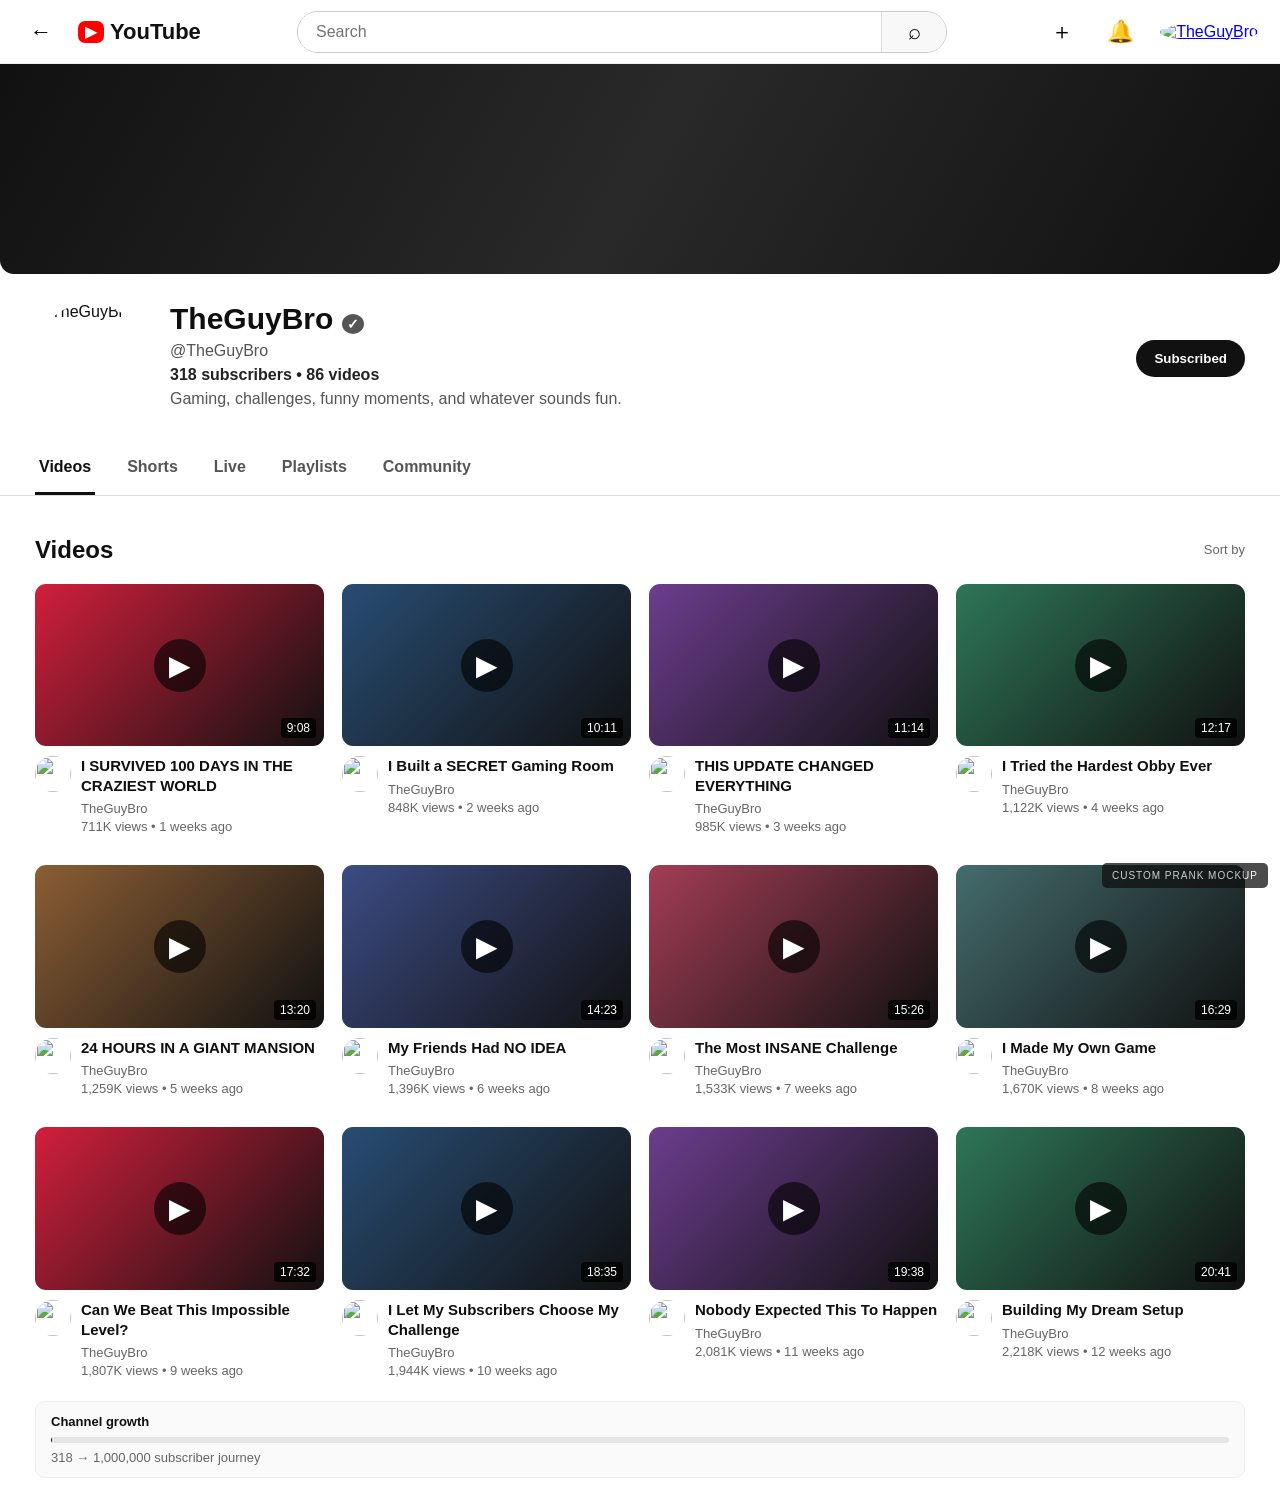
==== channel.html @ ee5c88f4 "Add files via upload" ====
<!doctype html>
<html lang="en">
<head>
  <meta charset="utf-8">
  <meta name="viewport" content="width=device-width,initial-scale=1">
  <title>TheGuyBro — Channel</title>
  <link rel="stylesheet" href="style.css">
</head>
<body>
<header class="topbar">
  <button class="icon-btn" onclick="history.back()">←</button>
  <a class="logo" href="index.html"><span class="yt-mark">▶</span><span>YouTube</span></a>
  <div class="search"><input placeholder="Search"><button>⌕</button></div>
  <button class="icon-btn">＋</button><button class="icon-btn">🔔</button>
  <a class="avatar-link" href="channel.html"><img src="assets/profile.jpeg" class="avatar" alt="TheGuyBro"></a>
</header>

<main class="channel-page">
  <div class="banner"></div>
  <section class="channel-head">
    <img src="assets/profile.jpeg" class="channel-avatar" alt="TheGuyBro">
    <div class="channel-info">
      <h1>TheGuyBro <span class="verified">✓</span></h1>
      <p>@TheGuyBro</p>
      <p class="subcount"><span id="subCount">142</span> subscribers • 86 videos</p>
      <p class="bio">Gaming, challenges, funny moments, and whatever sounds fun.</p>
    </div>
    <button class="subscribe">Subscribed</button>
  </section>
  <nav class="tabs"><a class="selected" href="#videos">Videos</a><a href="#">Shorts</a><a href="#">Live</a><a href="#">Playlists</a><a href="#">Community</a></nav>

  <section id="videos">
    <div class="section-title"><h2>Videos</h2><span>Sort by</span></div>
    <div class="grid" id="channelGrid"></div>
  </section>
</main>

<div class="growth-panel">
  <strong>Channel growth</strong>
  <div class="growth-track"><div id="growthBar"></div></div>
  <span id="growthText">142 → 1,000,000 subscriber journey</span>
</div>

<div class="prank-badge">CUSTOM PRANK MOCKUP</div>

<script>
const milestones=[142, 318, 1270, 8420, 27600, 91400, 247000, 615000, 1000000];
let step=Number(localStorage.getItem("theGuyBroGrowthStep")||0);
if(step < milestones.length-1){
  step++;
  localStorage.setItem("theGuyBroGrowthStep", step);
}
const displayed=milestones[step];
document.getElementById("subCount").textContent=displayed.toLocaleString();
document.getElementById("growthText").textContent =
  `${displayed.toLocaleString()} → 1,000,000 subscriber journey`;
document.getElementById("growthBar").style.width =
  `${(displayed/1000000)*100}%`;

const videos=[
"I SURVIVED 100 DAYS IN THE CRAZIEST WORLD",
"I Built a SECRET Gaming Room",
"THIS UPDATE CHANGED EVERYTHING",
"I Tried the Hardest Obby Ever",
"24 HOURS IN A GIANT MANSION",
"My Friends Had NO IDEA",
"The Most INSANE Challenge",
"I Made My Own Game",
"Can We Beat This Impossible Level?",
"I Let My Subscribers Choose My Challenge",
"Nobody Expected This To Happen",
"Building My Dream Setup"
];
const colors=["#d21f3c","#284d73","#6c3d8e","#2e7658","#8b5e34","#3c4c84","#a33d55","#446c6d"];
const grid=document.getElementById("channelGrid");
videos.forEach((title,i)=>{
 const card=document.createElement("article");
 card.className="video-card";
 card.innerHTML=`<button class="thumb" style="--c:${colors[i%colors.length]}"><span class="play">▶</span><span class="duration">${9+i}:${String(8+i*3).padStart(2,"0")}</span></button>
 <div class="video-row"><img src="assets/profile.jpeg" class="mini-avatar"><div><h3>${title}</h3><p>TheGuyBro</p><p>${(711+i*137).toLocaleString()}K views • ${i+1} weeks ago</p></div></div>`;
 card.querySelector(".thumb").onclick=()=>alert("Video playback is disabled in this prank mockup.");
 grid.appendChild(card);
});
</script>
</body>
</html>
---- style.css ----
*{box-sizing:border-box}body{margin:0;font-family:Arial,Helvetica,sans-serif;background:#fff;color:#0f0f0f}.topbar{height:64px;border-bottom:1px solid #eee;display:flex;align-items:center;gap:18px;padding:0 22px;position:sticky;top:0;background:#fff;z-index:5}.icon-btn{border:0;background:none;font-size:22px;cursor:pointer;padding:8px}.logo{font-weight:700;font-size:22px;text-decoration:none;color:#111;display:flex;align-items:center;gap:6px}.yt-mark{background:#f00;color:#fff;border-radius:7px;padding:2px 7px;font-size:15px}.search{height:42px;border:1px solid #ccc;border-radius:22px;display:flex;max-width:650px;flex:1;margin:auto}.search input{border:0;outline:0;border-radius:22px 0 0 22px;padding:0 18px;font-size:16px;flex:1}.search button{width:65px;border:0;border-left:1px solid #ddd;border-radius:0 22px 22px 0;background:#f8f8f8;font-size:22px}.avatar-link{display:block}.avatar,.mini-avatar,.channel-avatar,.hero-avatar{object-fit:cover;border-radius:50%}.avatar{width:38px;height:38px}.sidebar{position:fixed;top:64px;bottom:0;width:220px;padding:14px 10px;background:#fff;border-right:1px solid #eee;z-index:4;transition:.2s}.sidebar.collapsed{width:0;overflow:hidden;padding:0}.side{display:flex;gap:20px;align-items:center;padding:12px;border-radius:10px;text-decoration:none;color:#111}.side:hover,.side.active{background:#f2f2f2}.sidebar hr{border:0;border-top:1px solid #eee;margin:12px 0}.sidebar-note{font-size:12px;color:#777;padding:12px}.content{margin-left:220px;padding:24px 30px}.chips{display:flex;gap:10px;overflow:auto;margin-bottom:25px}.chip{border:0;background:#f2f2f2;border-radius:9px;padding:9px 15px;font-weight:600;white-space:nowrap}.chip.active{background:#111;color:#fff}.hero-card{border-radius:18px;background:linear-gradient(110deg,#f4f4f4,#fafafa);padding:28px;display:flex;align-items:center;justify-content:space-between;margin-bottom:30px}.hero-card h1{font-size:40px;margin:5px 0}.eyebrow{font-size:12px;font-weight:700;letter-spacing:1.5px}.hero-card p{color:#666}.hero-avatar{width:110px;height:110px;margin-right:8%}.primary,.subscribe{display:inline-block;background:#0f0f0f;color:#fff;padding:11px 18px;border-radius:22px;text-decoration:none;font-weight:700}.grid{display:grid;grid-template-columns:repeat(4,minmax(0,1fr));gap:28px 18px}.video-card{min-width:0}.thumb{width:100%;aspect-ratio:16/9;border:0;border-radius:11px;background:linear-gradient(135deg,var(--c),#111);position:relative;cursor:pointer;display:flex;align-items:center;justify-content:center;color:#fff}.play{font-size:28px;background:#0009;border-radius:50%;padding:10px 15px}.duration{position:absolute;right:8px;bottom:8px;background:#000c;color:#fff;padding:3px 6px;border-radius:4px;font-size:12px}.video-row{display:flex;gap:10px;margin-top:10px}.mini-avatar{width:36px;height:36px;flex:none}.video-card h3{font-size:15px;line-height:1.3;margin:0 0 6px}.video-card p{font-size:13px;color:#666;margin:3px 0}.channel-page{max-width:1300px;margin:auto}.banner{height:210px;background:linear-gradient(120deg,#111,#292929,#101010);border-radius:0 0 14px 14px}.channel-head{display:flex;align-items:center;gap:25px;padding:28px 35px}.channel-avatar{width:110px;height:110px}.channel-info{flex:1}.channel-info h1{font-size:30px;margin:0 0 6px}.channel-info p{margin:6px 0;color:#555}.channel-info .subcount{font-weight:600;color:#222}.verified{font-size:14px;background:#555;color:#fff;border-radius:50%;padding:2px 5px}.subscribe{background:#111;border:0;cursor:pointer}.tabs{display:flex;gap:28px;border-bottom:1px solid #ddd;padding:0 35px}.tabs a{padding:16px 4px;text-decoration:none;color:#555;font-weight:600}.tabs .selected{color:#111;border-bottom:3px solid #111}.channel-page #videos{padding:20px 35px}.section-title{display:flex;justify-content:space-between;align-items:center}.section-title span{font-size:13px;color:#666}.prank-badge{position:fixed;bottom:12px;right:12px;background:#111;color:#fff;padding:7px 10px;border-radius:5px;font-size:10px;letter-spacing:1px;opacity:.75}@media(max-width:900px){.grid{grid-template-columns:repeat(2,1fr)}.sidebar{width:72px}.side span,.sidebar-note{display:none}.content{margin-left:72px}.side{justify-content:center}.channel-head{padding:20px}.channel-page #videos{padding:15px 20px}}@media(max-width:600px){.topbar{gap:7px;padding:0 10px}.logo span:last-child{display:none}.grid{grid-template-columns:1fr}.hero-avatar{width:75px;height:75px;margin-right:0}.hero-card h1{font-size:28px}.banner{height:130px}.channel-head{flex-wrap:wrap}.channel-avatar{width:80px;height:80px}.subscribe{margin-left:105px}.tabs{overflow:auto}.search{max-width:none}.icon-btn{font-size:18px}}
.growth-panel{margin:0 35px 8px;padding:12px 15px;border:1px solid #eee;border-radius:10px;font-size:13px;background:#fafafa}
.growth-panel strong{display:block;margin-bottom:8px}
.growth-track{height:6px;background:#e5e5e5;border-radius:99px;overflow:hidden}
.growth-track div{height:100%;background:#111;width:0;transition:width .7s}
.growth-panel span{display:block;margin-top:7px;color:#666}
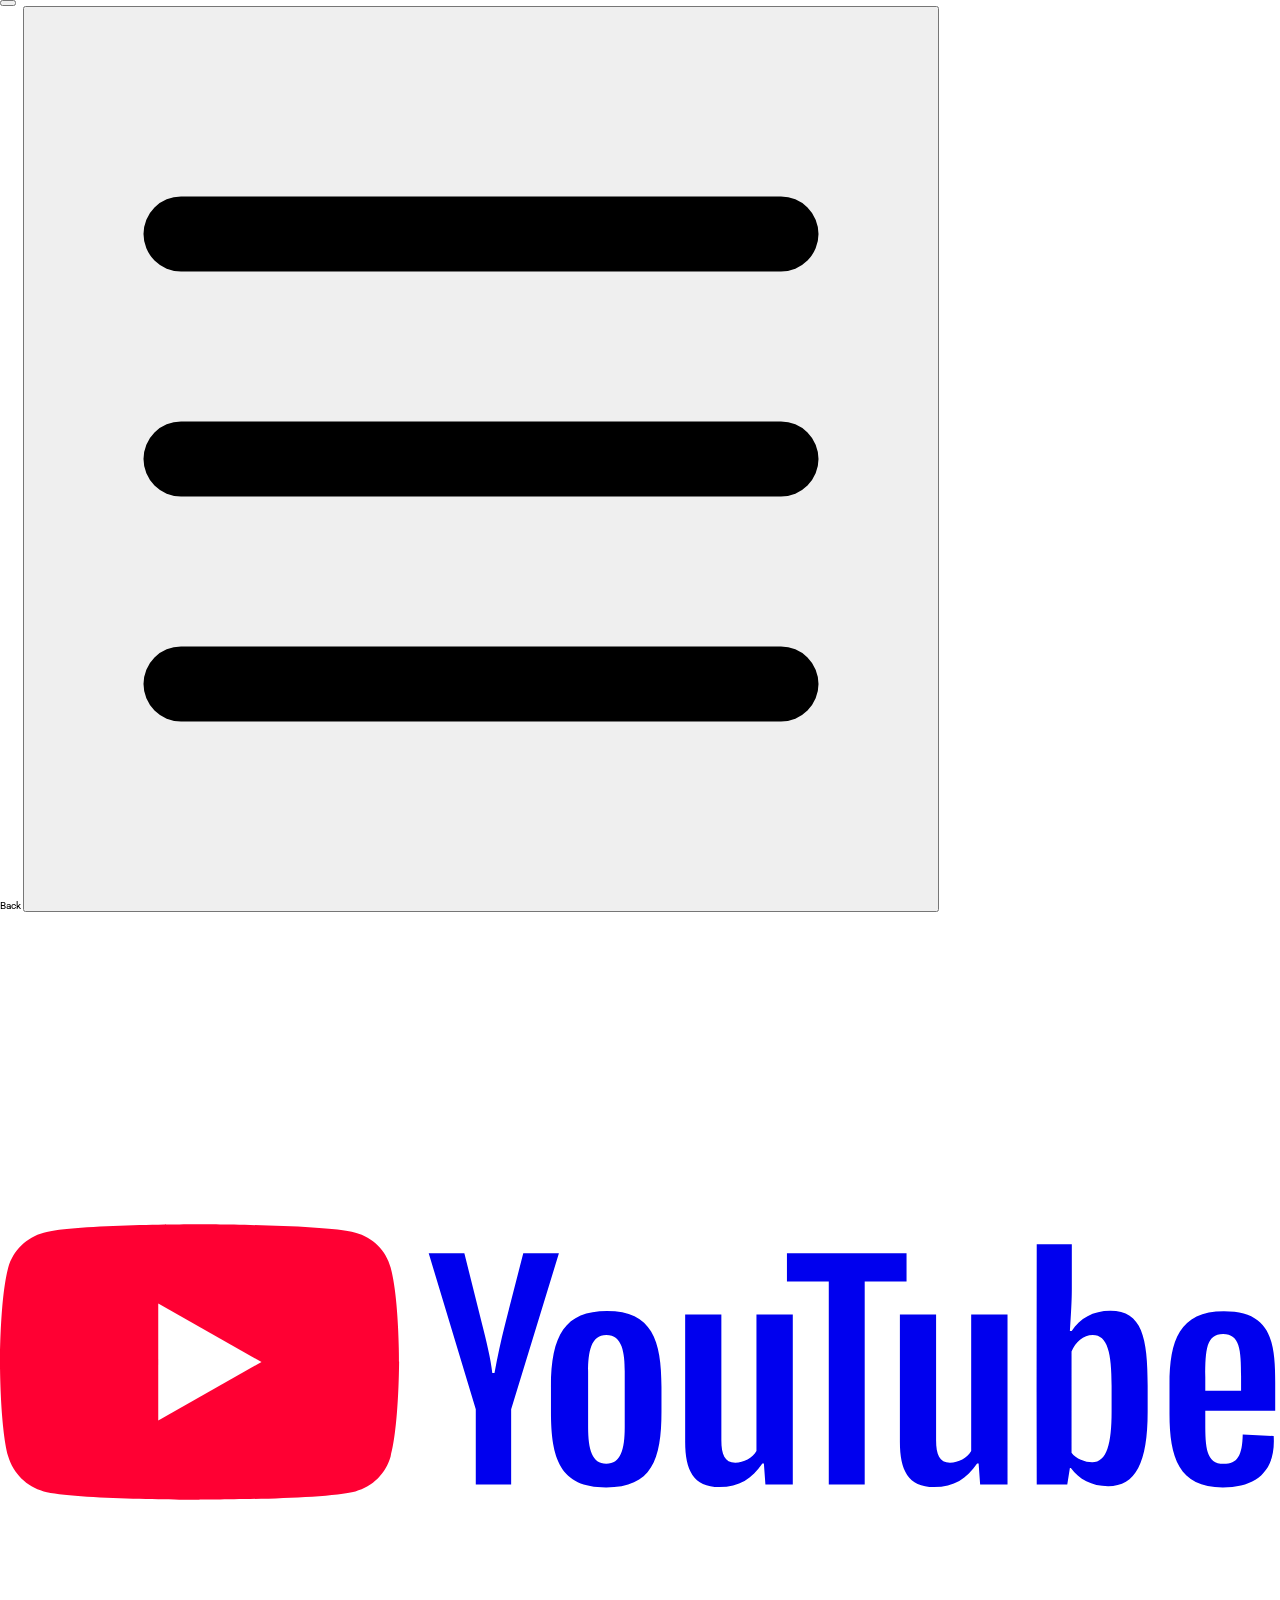
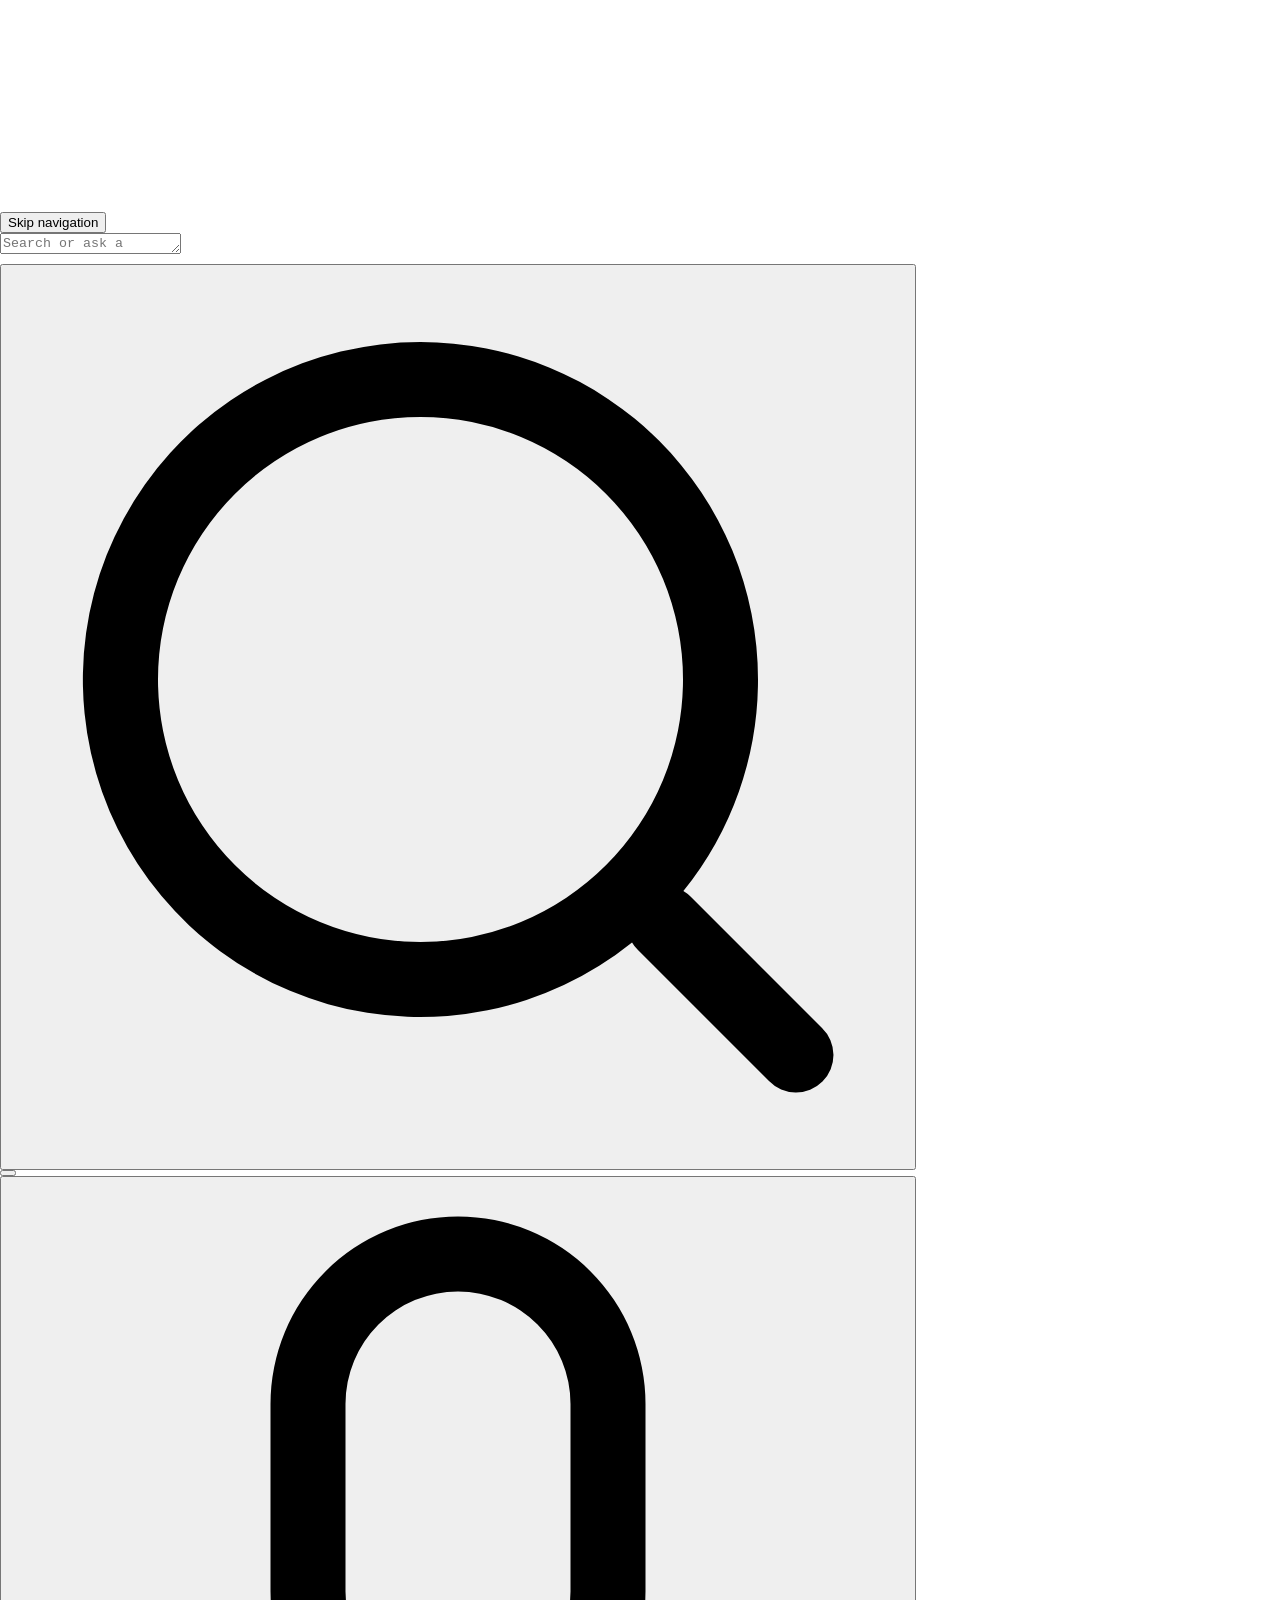
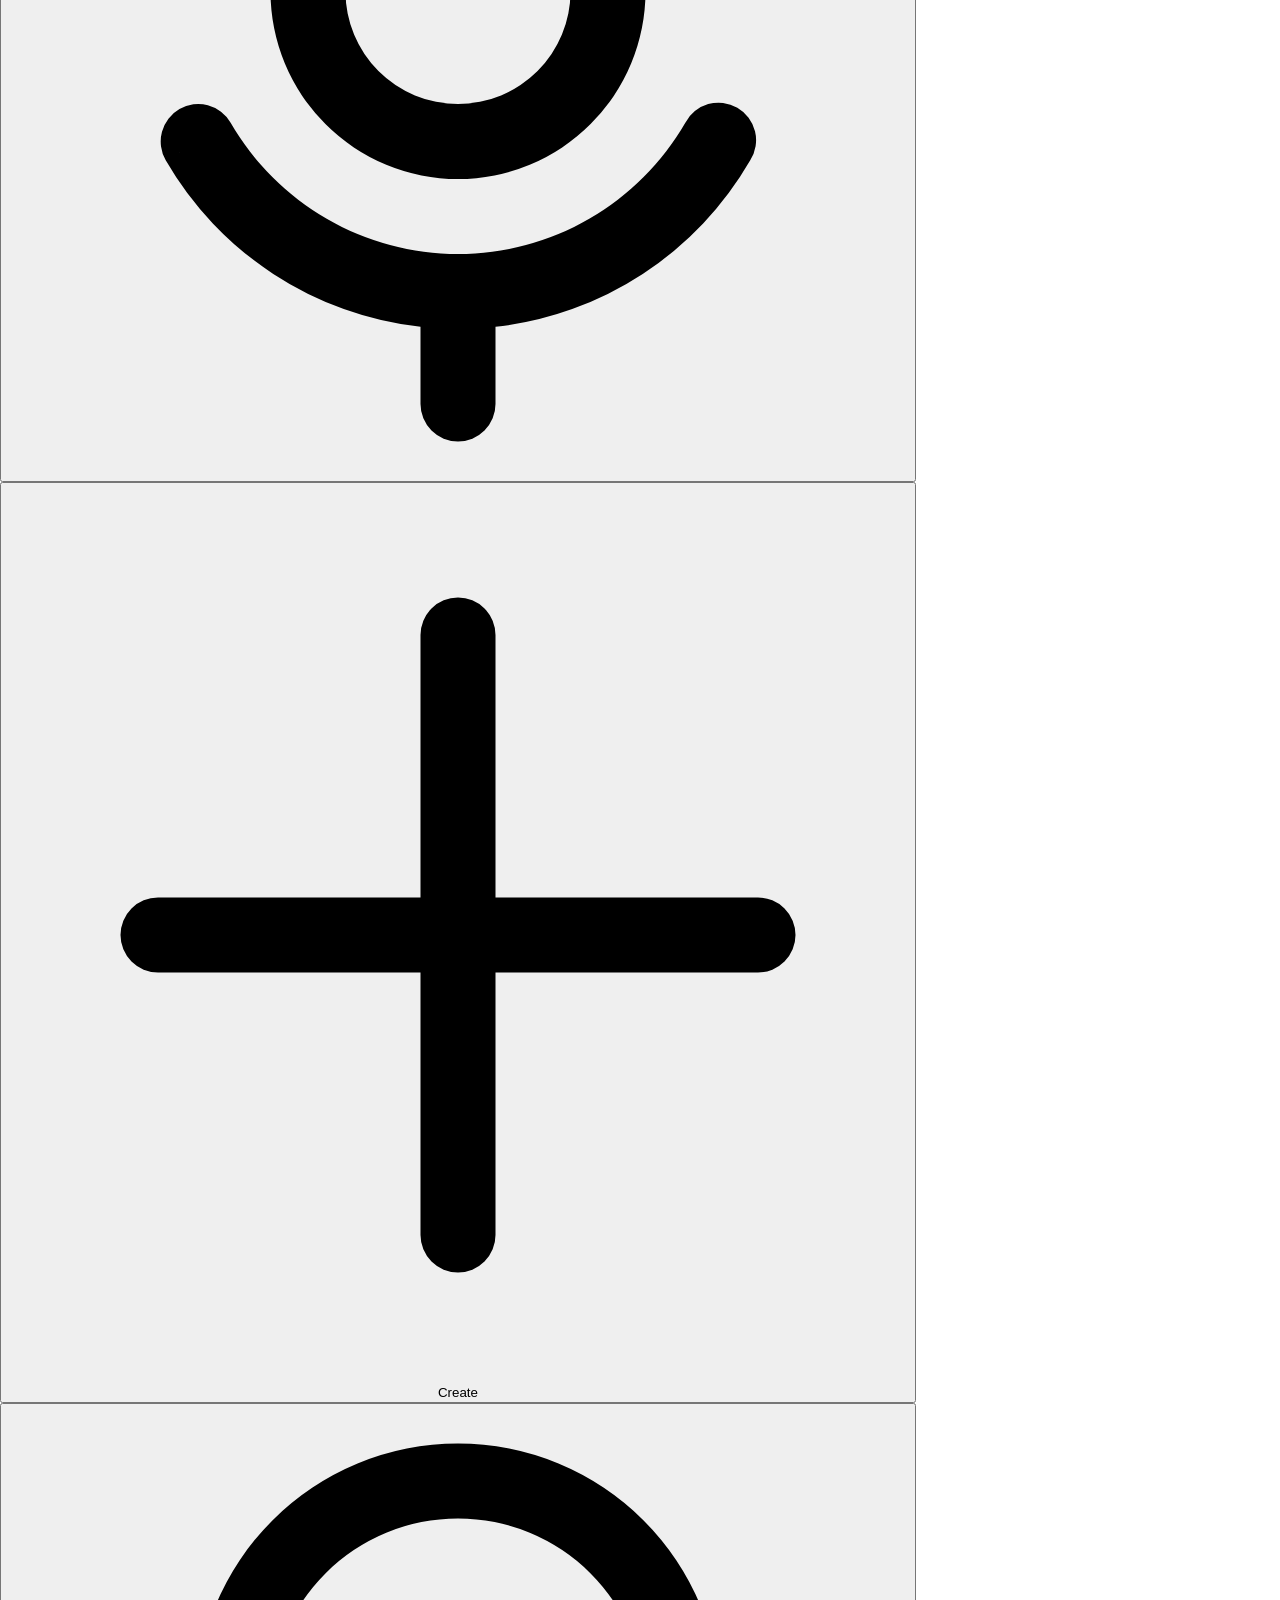
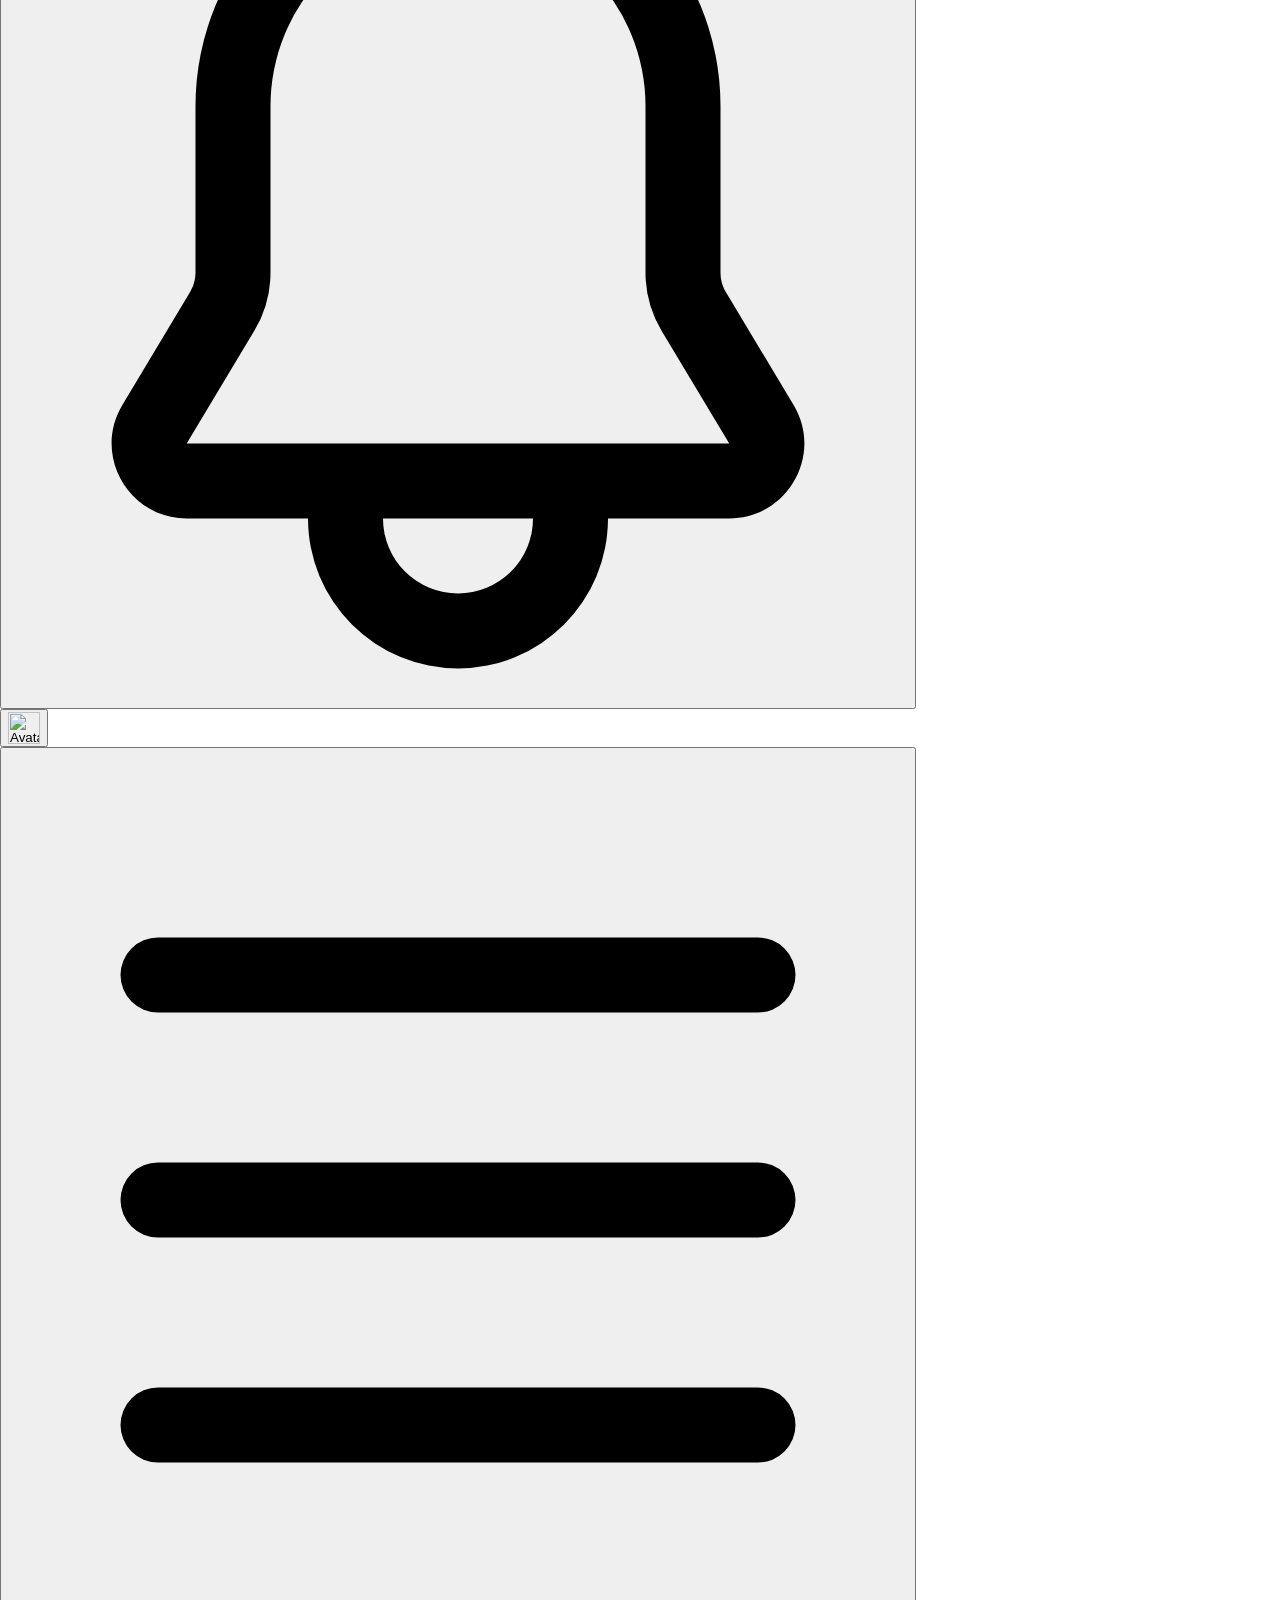
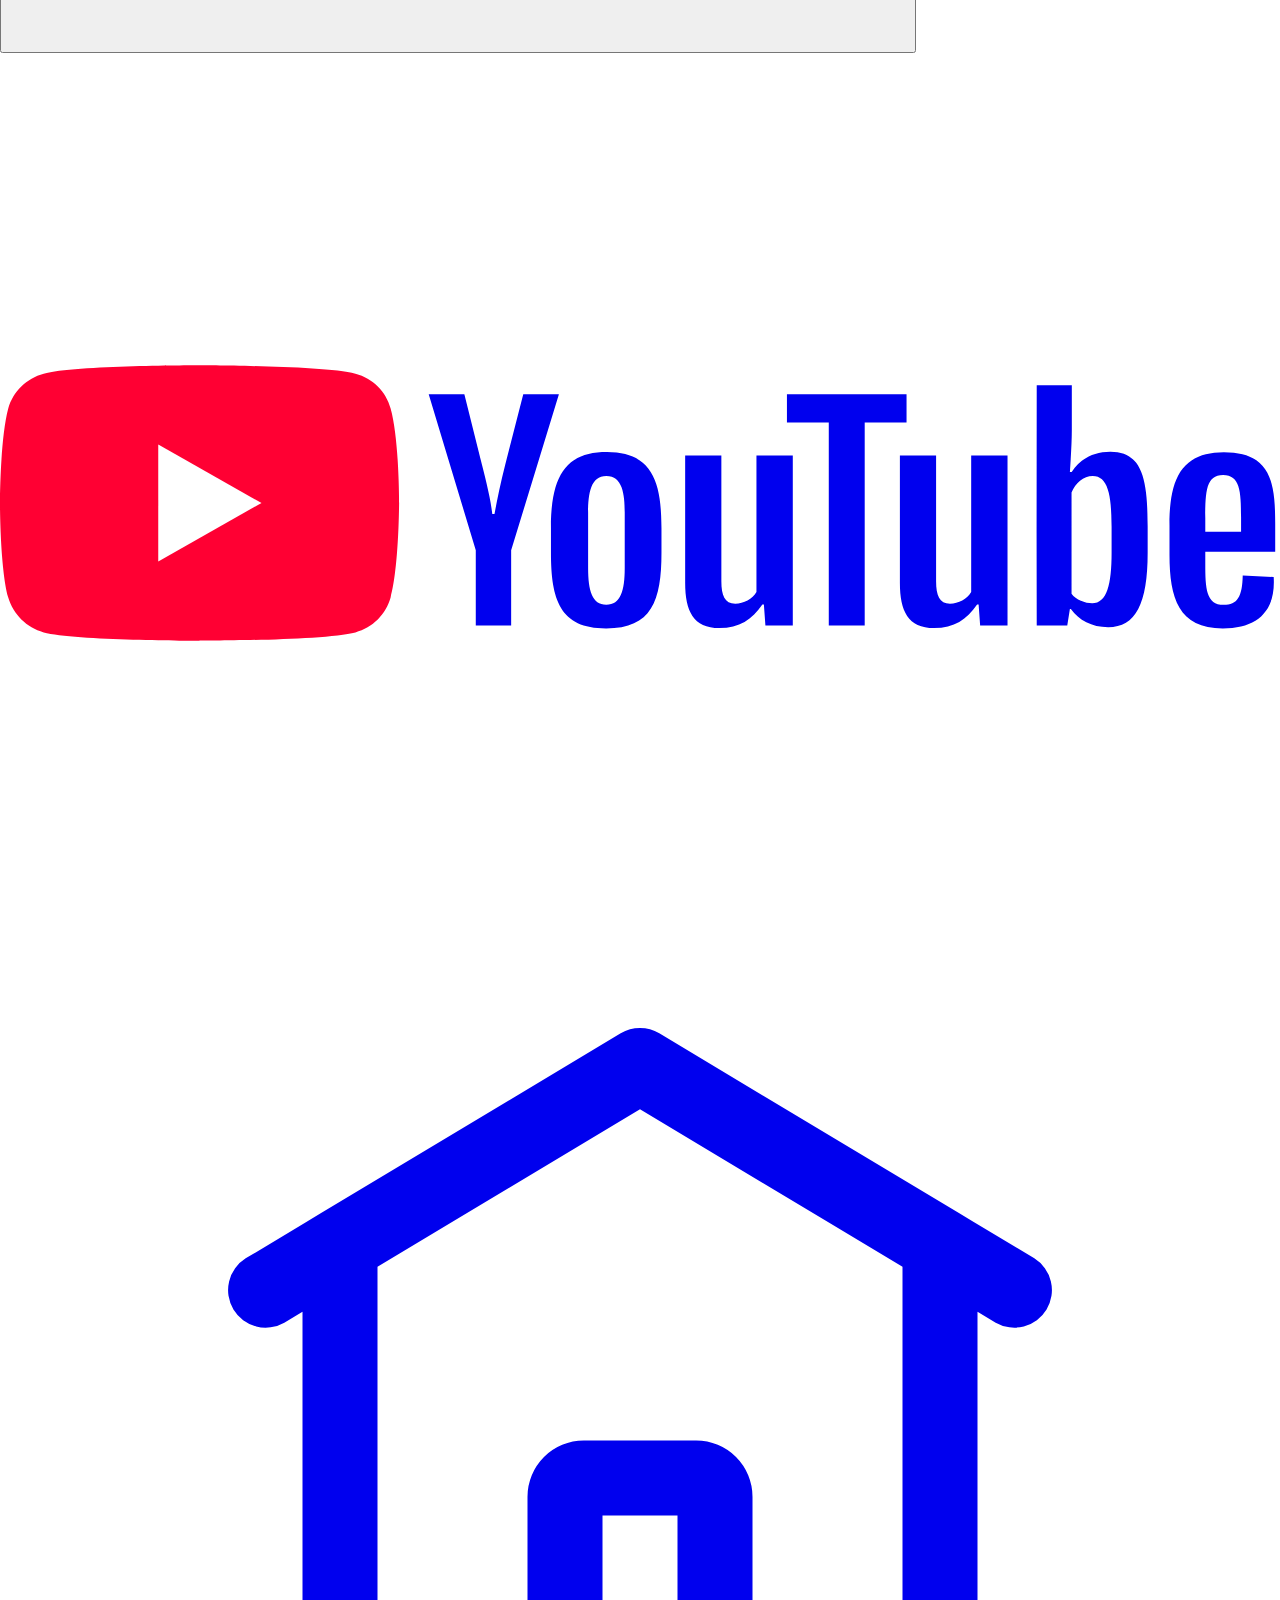
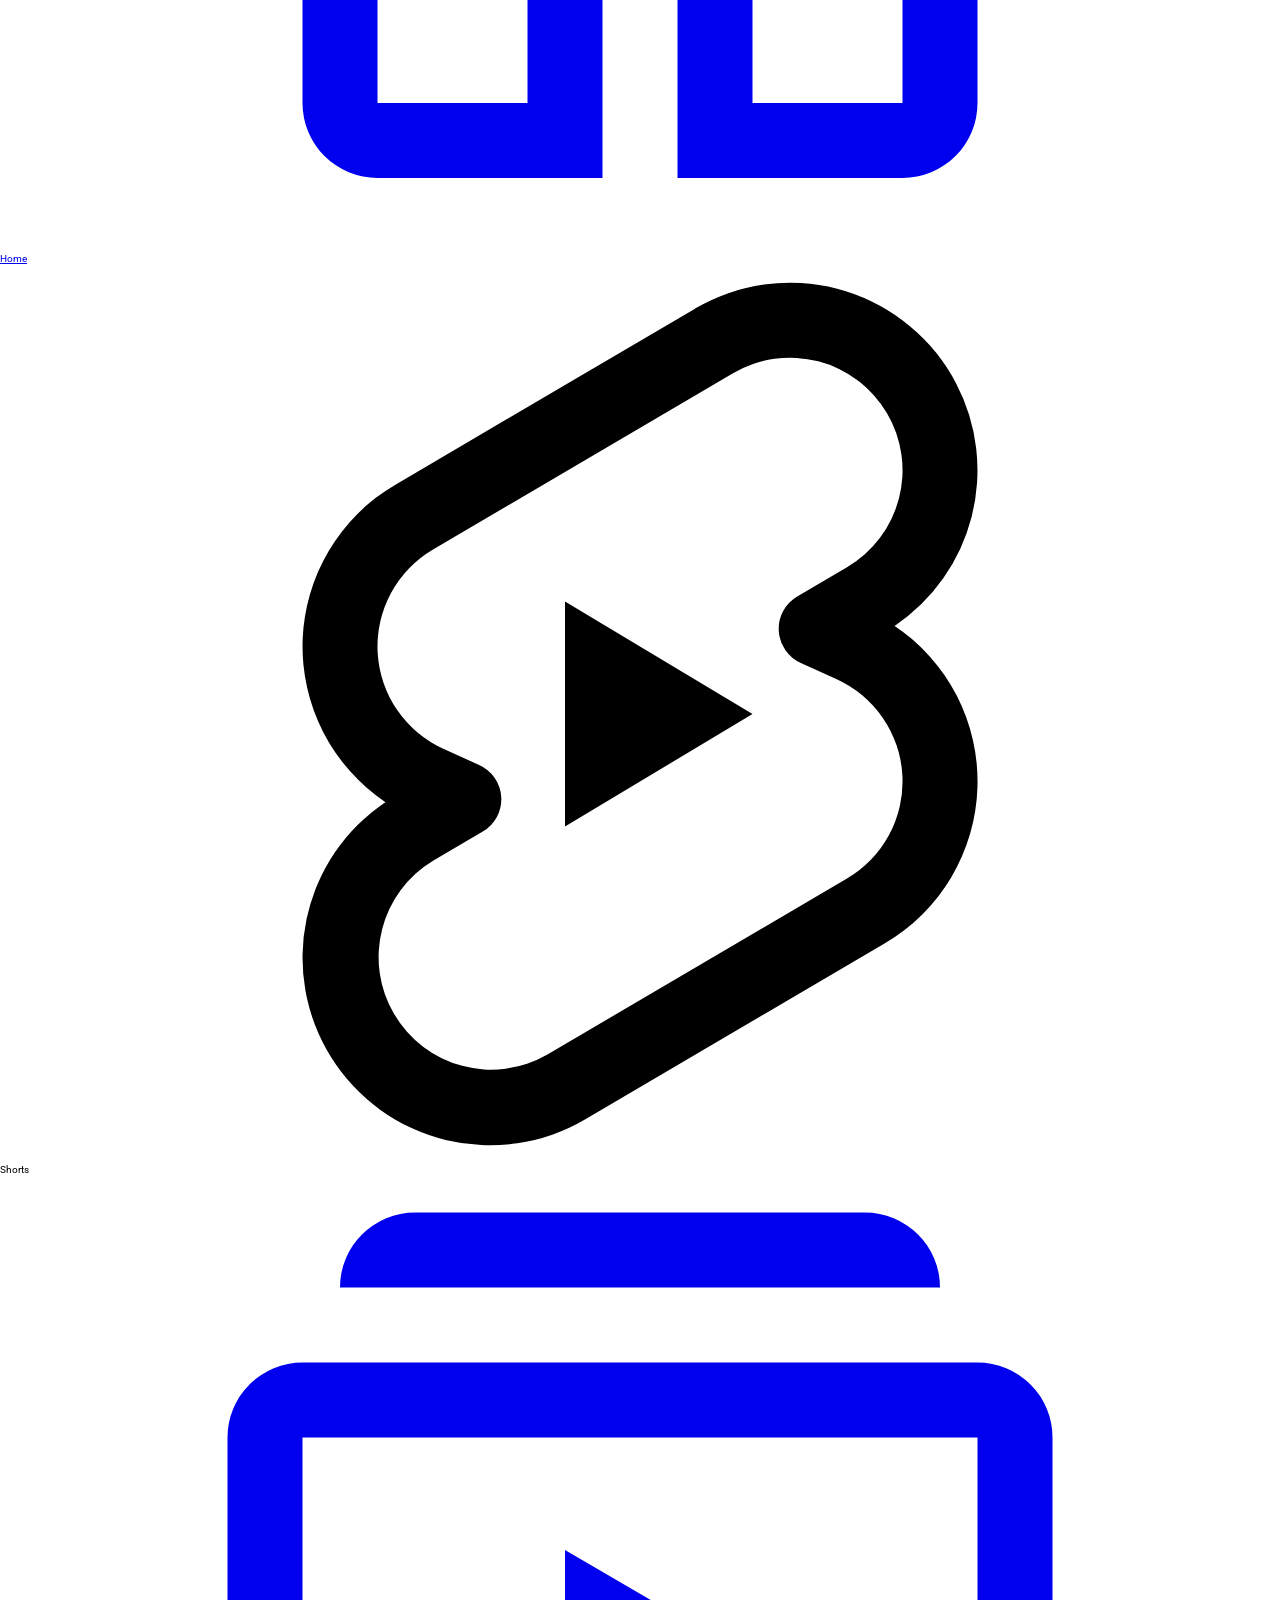
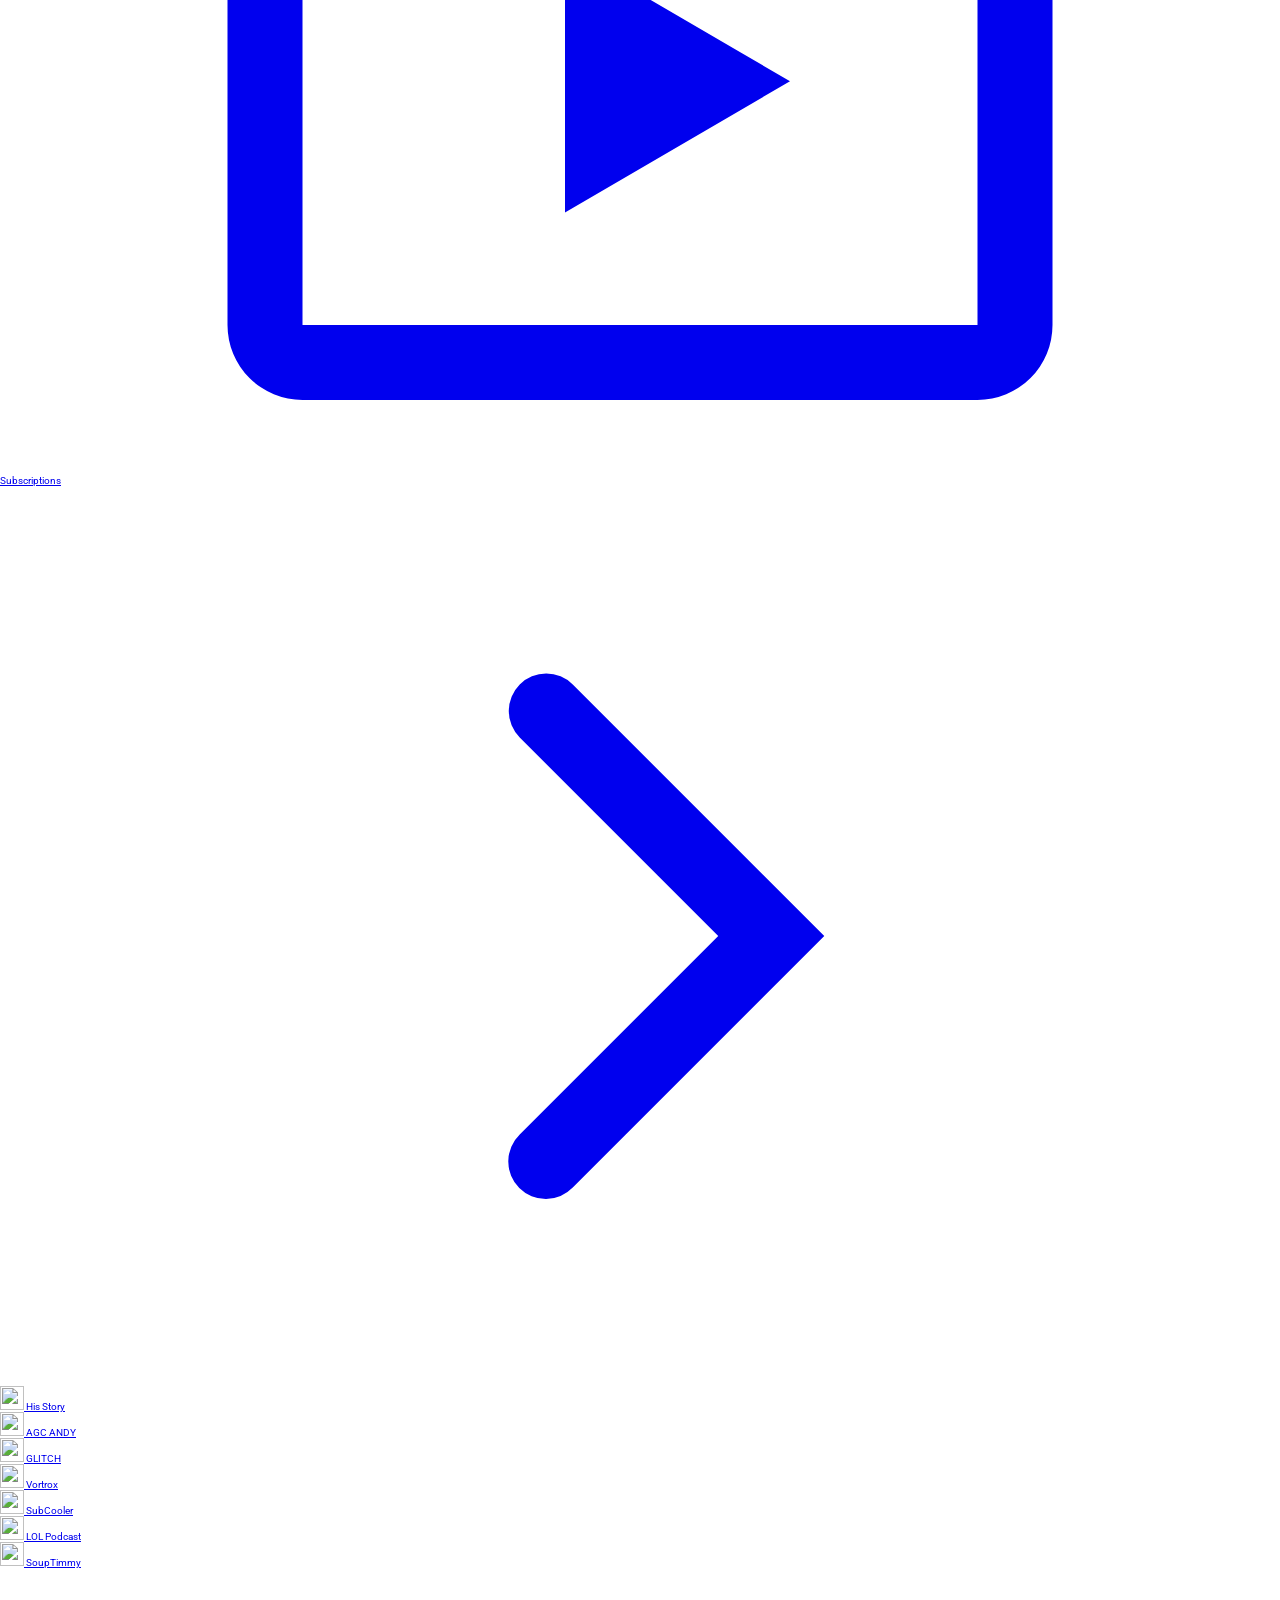
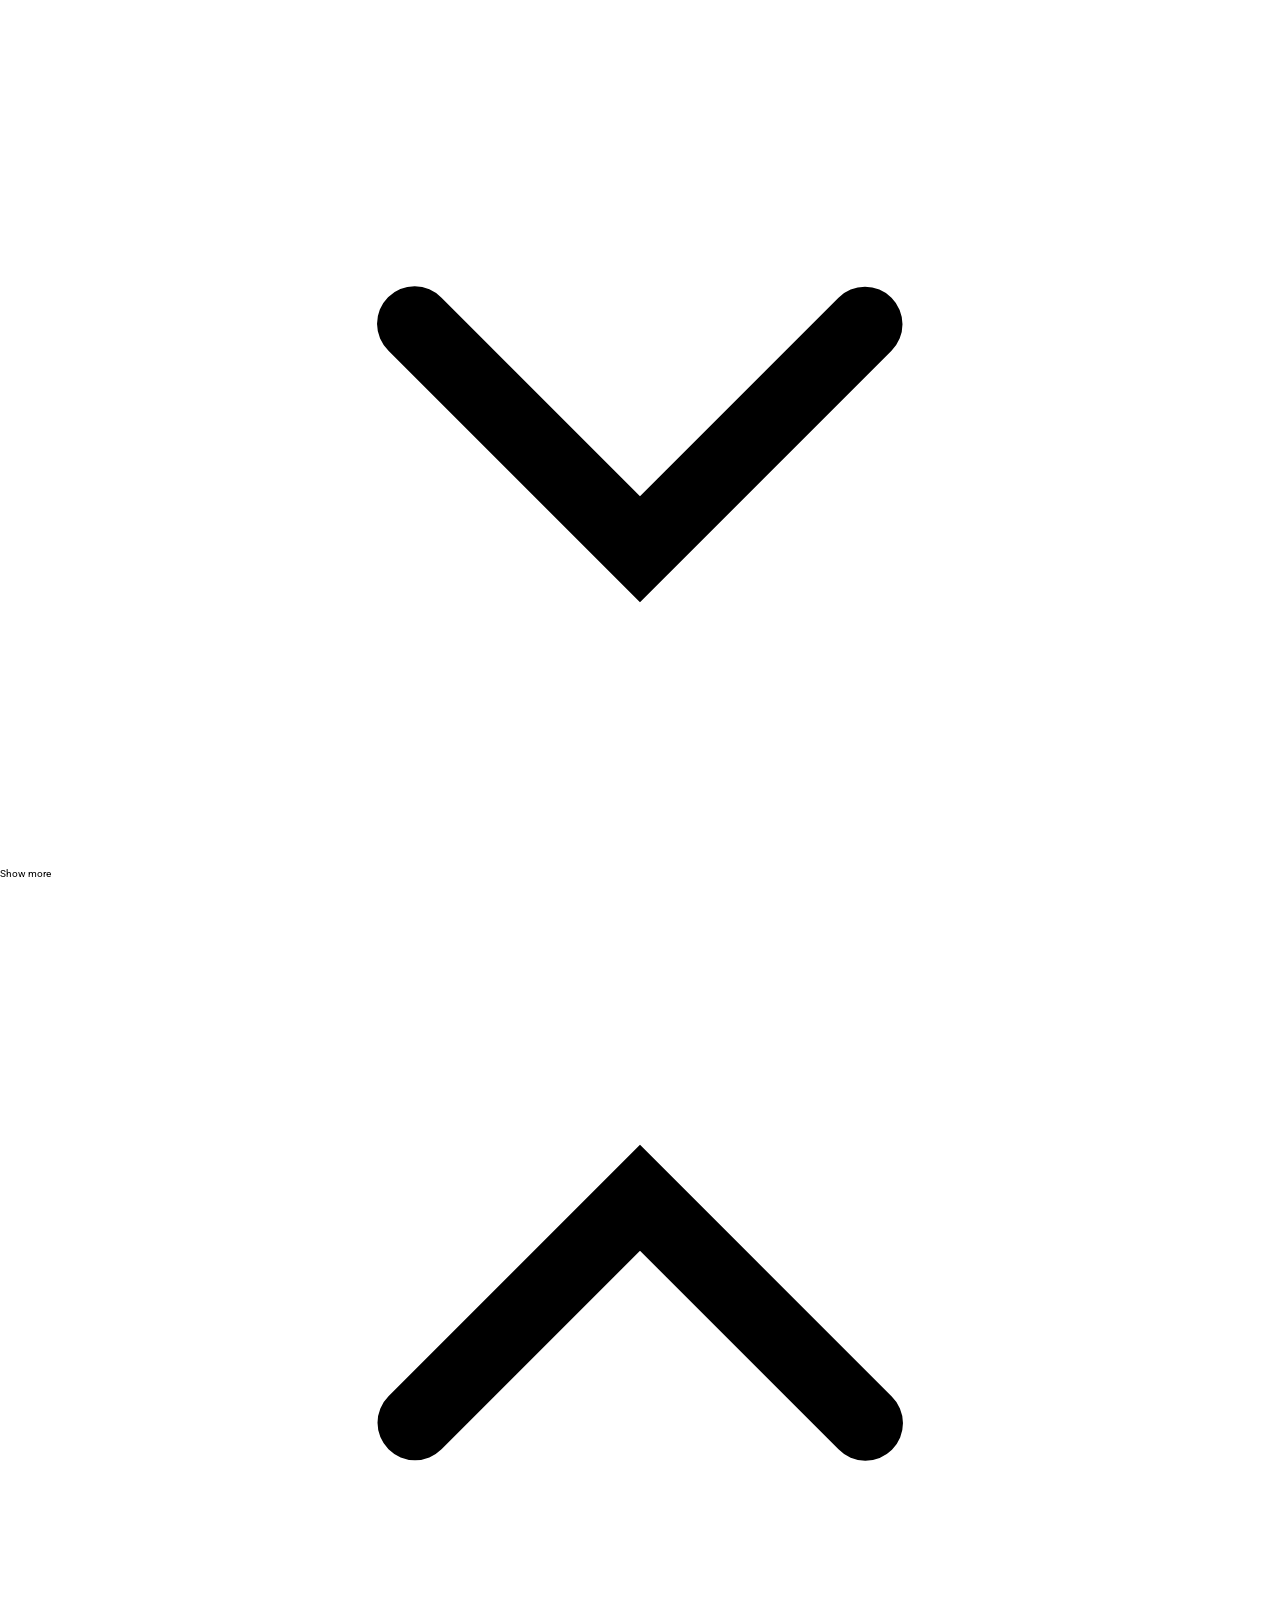
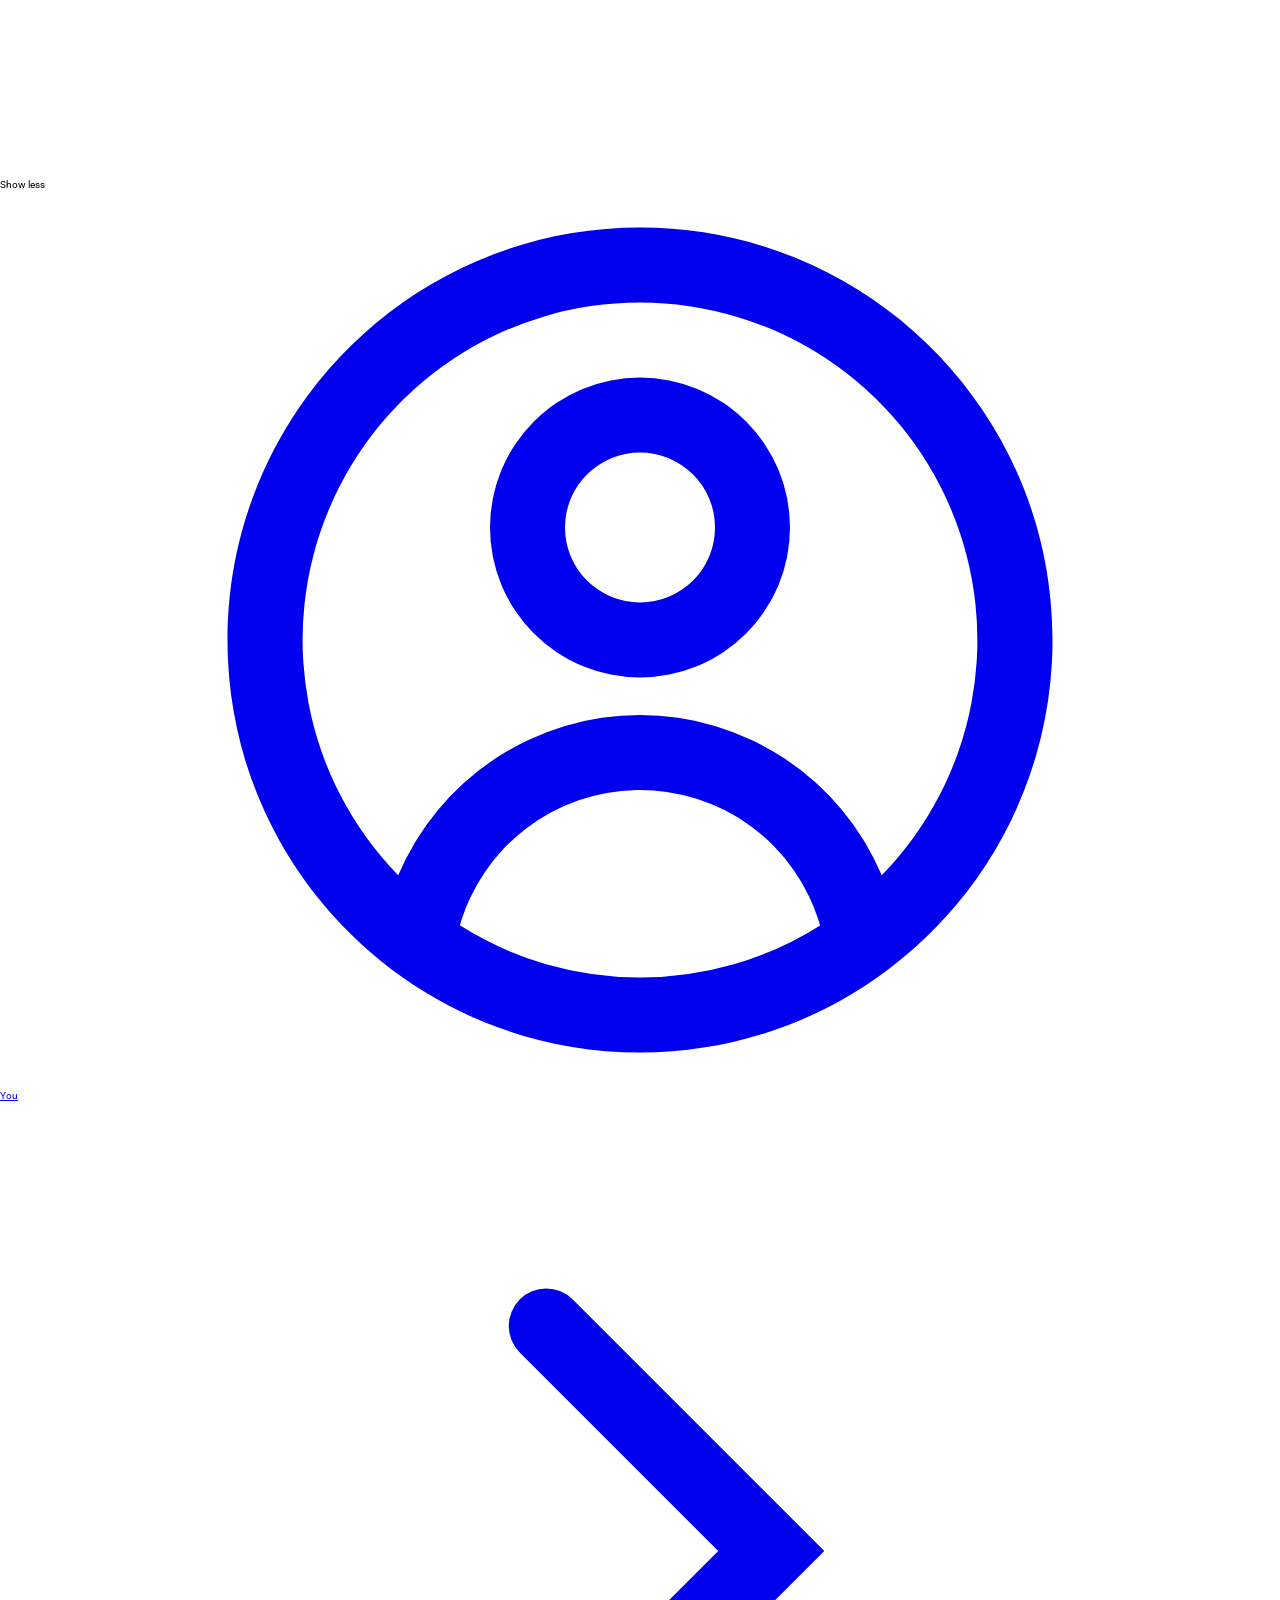
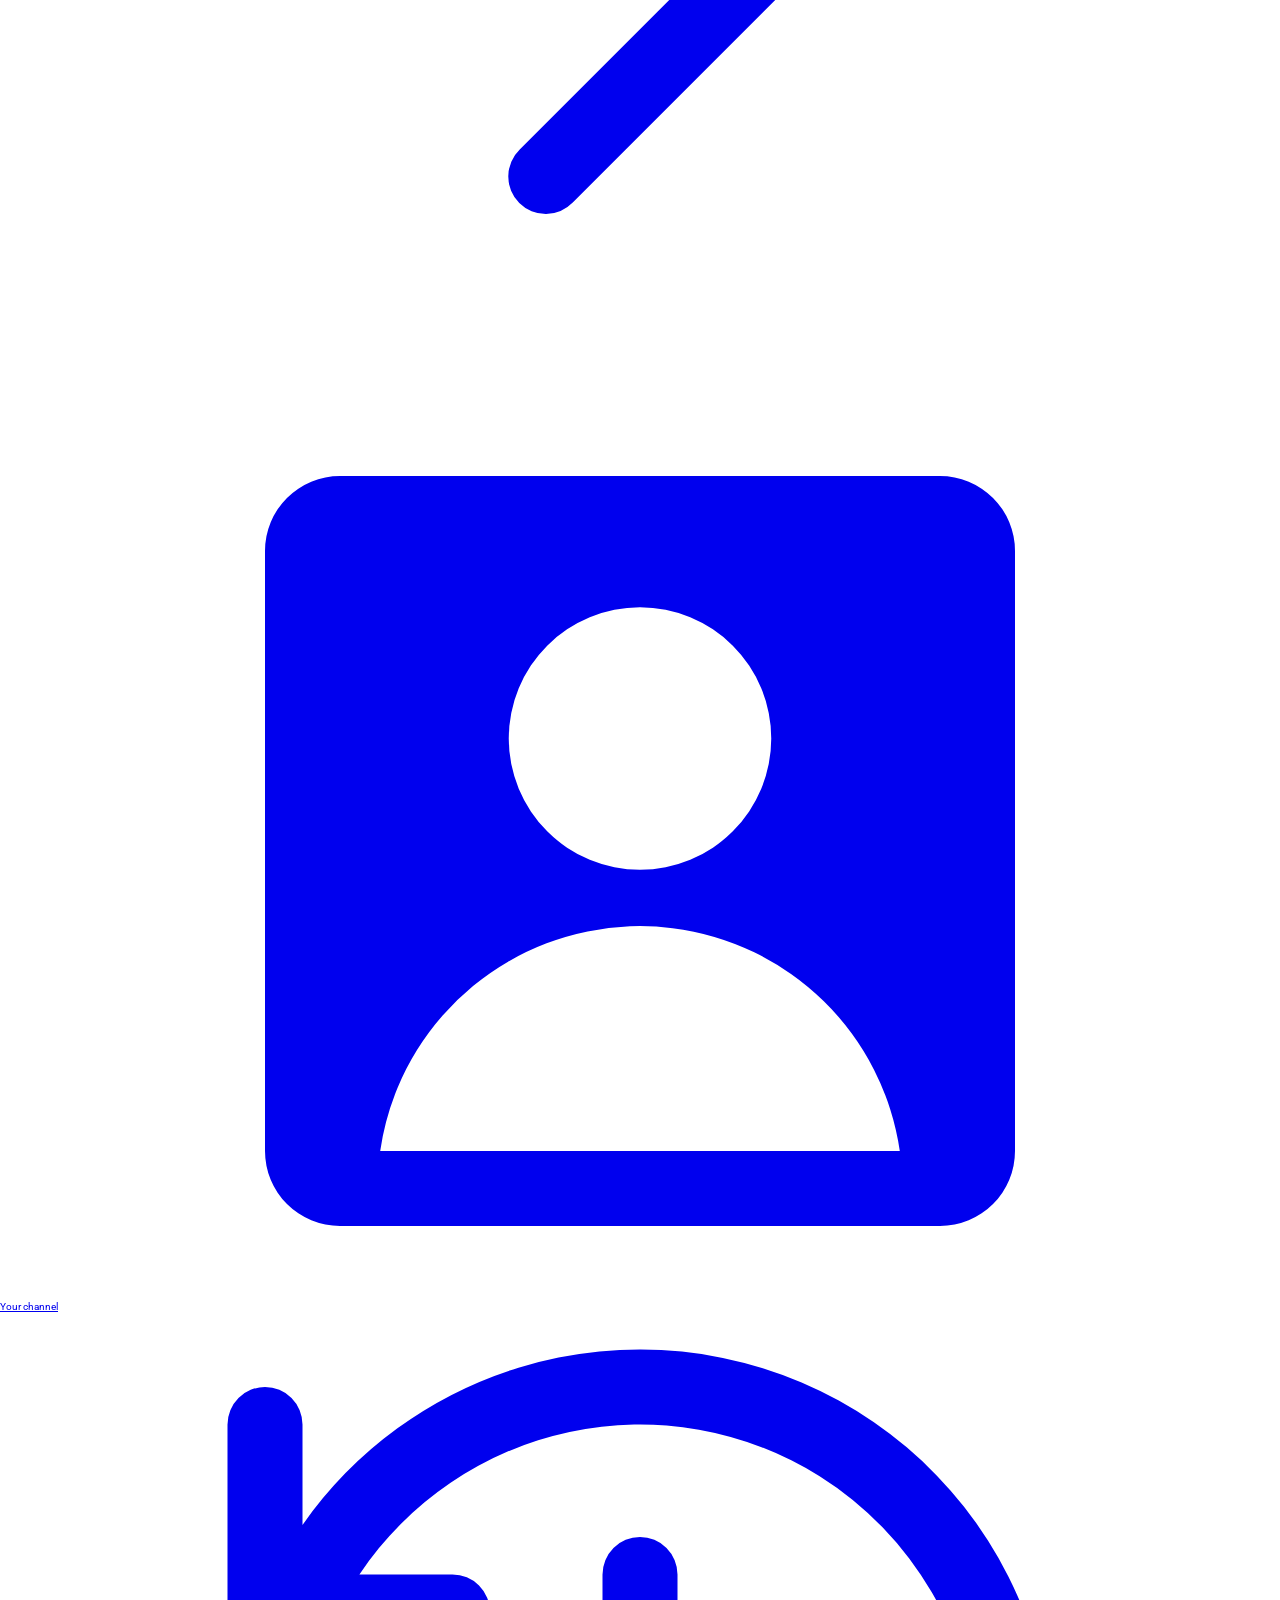
==== commit 80adbddc: "Update channel.html" ====
--- a/channel.html
+++ b/channel.html
@@ -1,86 +1,2154 @@
-<!doctype html>
-<html lang="en">
-<head>
-  <meta charset="utf-8">
-  <meta name="viewport" content="width=device-width,initial-scale=1">
-  <title>TheGuyBro — Channel</title>
-  <link rel="stylesheet" href="style.css">
-</head>
-<body>
-<header class="topbar">
-  <button class="icon-btn" onclick="history.back()">←</button>
-  <a class="logo" href="index.html"><span class="yt-mark">▶</span><span>YouTube</span></a>
-  <div class="search"><input placeholder="Search"><button>⌕</button></div>
-  <button class="icon-btn">＋</button><button class="icon-btn">🔔</button>
-  <a class="avatar-link" href="channel.html"><img src="assets/profile.jpeg" class="avatar" alt="TheGuyBro"></a>
-</header>
-
-<main class="channel-page">
-  <div class="banner"></div>
-  <section class="channel-head">
-    <img src="assets/profile.jpeg" class="channel-avatar" alt="TheGuyBro">
-    <div class="channel-info">
-      <h1>TheGuyBro <span class="verified">✓</span></h1>
-      <p>@TheGuyBro</p>
-      <p class="subcount"><span id="subCount">142</span> subscribers • 86 videos</p>
-      <p class="bio">Gaming, challenges, funny moments, and whatever sounds fun.</p>
-    </div>
-    <button class="subscribe">Subscribed</button>
-  </section>
-  <nav class="tabs"><a class="selected" href="#videos">Videos</a><a href="#">Shorts</a><a href="#">Live</a><a href="#">Playlists</a><a href="#">Community</a></nav>
-
-  <section id="videos">
-    <div class="section-title"><h2>Videos</h2><span>Sort by</span></div>
-    <div class="grid" id="channelGrid"></div>
-  </section>
-</main>
-
-<div class="growth-panel">
-  <strong>Channel growth</strong>
-  <div class="growth-track"><div id="growthBar"></div></div>
-  <span id="growthText">142 → 1,000,000 subscriber journey</span>
-</div>
-
-<div class="prank-badge">CUSTOM PRANK MOCKUP</div>
-
-<script>
-const milestones=[142, 318, 1270, 8420, 27600, 91400, 247000, 615000, 1000000];
-let step=Number(localStorage.getItem("theGuyBroGrowthStep")||0);
-if(step < milestones.length-1){
-  step++;
-  localStorage.setItem("theGuyBroGrowthStep", step);
-}
-const displayed=milestones[step];
-document.getElementById("subCount").textContent=displayed.toLocaleString();
-document.getElementById("growthText").textContent =
-  `${displayed.toLocaleString()} → 1,000,000 subscriber journey`;
-document.getElementById("growthBar").style.width =
-  `${(displayed/1000000)*100}%`;
-
-const videos=[
-"I SURVIVED 100 DAYS IN THE CRAZIEST WORLD",
-"I Built a SECRET Gaming Room",
-"THIS UPDATE CHANGED EVERYTHING",
-"I Tried the Hardest Obby Ever",
-"24 HOURS IN A GIANT MANSION",
-"My Friends Had NO IDEA",
-"The Most INSANE Challenge",
-"I Made My Own Game",
-"Can We Beat This Impossible Level?",
-"I Let My Subscribers Choose My Challenge",
-"Nobody Expected This To Happen",
-"Building My Dream Setup"
-];
-const colors=["#d21f3c","#284d73","#6c3d8e","#2e7658","#8b5e34","#3c4c84","#a33d55","#446c6d"];
-const grid=document.getElementById("channelGrid");
-videos.forEach((title,i)=>{
- const card=document.createElement("article");
- card.className="video-card";
- card.innerHTML=`<button class="thumb" style="--c:${colors[i%colors.length]}"><span class="play">▶</span><span class="duration">${9+i}:${String(8+i*3).padStart(2,"0")}</span></button>
- <div class="video-row"><img src="assets/profile.jpeg" class="mini-avatar"><div><h3>${title}</h3><p>TheGuyBro</p><p>${(711+i*137).toLocaleString()}K views • ${i+1} weeks ago</p></div></div>`;
- card.querySelector(".thumb").onclick=()=>alert("Video playback is disabled in this prank mockup.");
- grid.appendChild(card);
-});
-</script>
-</body>
-</html>+<html style="font-size: 62.5%; font-family: Roboto, Arial, sans-serif; --ytd-vtm-exit-ms: 50ms; --ytd-vtm-wait-ms: 50ms; --ytd-vtm-delay-ms: 100ms; --ytd-vtm-enter-ms: 200ms; --ytd-vtm-watch-exit-ms: 50ms; --ytd-vtm-watch-wait-ms: 50ms; --ytd-vtm-watch-enter-ms: 50ms; --ytd-vtm-watch-next-exit-ms: 50ms; --ytd-vtm-watch-next-wait-ms: 50ms; --ytd-vtm-watch-next-delay-ms: 100ms; --ytd-vtm-watch-next-enter-ms: 200ms;" lang="en" darker-dark-theme="" darker-dark-theme-deprecate="" system-icons="" color-version="v2_0" typography="" typography-spacing=""><head><script id="js-1065286052" src="https://www.gstatic.com/cv/js/sender/v1/cast_sender.js" nonce="" data-loaded="true"></script><script data-original-src="/s/player/854a788e/player_es6.vflset/en_US/miniplayer.js" nonce="" src="/s/player/854a788e/player_es6.vflset/en_US/miniplayer.js"></script><script data-original-src="/s/player/854a788e/player_es6.vflset/en_US/remote.js" nonce="" src="/s/player/854a788e/player_es6.vflset/en_US/remote.js"></script><script data-original-src="/s/player/854a788e/player_es6.vflset/en_US/offline.js" nonce="" src="/s/player/854a788e/player_es6.vflset/en_US/offline.js"></script><script id="js-1124342058" nonce="" src="https://static.doubleclick.net/instream/ad_status.js" data-loaded="true"></script><script data-original-src="/s/player/854a788e/player_es6.vflset/en_US/captions.js" nonce="" src="/s/player/854a788e/player_es6.vflset/en_US/captions.js" class="js-httpswwwyoutubecomsplayer854a788eplayer_es6vflseten_UScaptionsjs"></script><script data-id="_gd" nonce="">window.WIZ_global_data = {"AfY8Hf":true,"FL1an":false,"HiPsbb":0,"MUE6Ne":"youtube_web","MuJWjd":false,"UUFaWc":"%.@.null,1000,2]","cfb2h":"youtube.web-front-end-critical_20260802.05_p0","fPDxwd":[],"hsFLT":"%.@.null,10,3]","iCzhFc":false,"nQyAE":{},"oxN3nb":{"1":false,"0":false,"610401301":false,"899588437":false,"772657768":true,"513659523":false,"568333945":true,"1331761403":true,"651175828":false,"722764542":false,"748402145":false,"748402146":false,"748402147":true,"1602613185":false,"861377723":false,"861377724":false,"869336903":false,"882674507":false,"869336904":false,"869336905":false,"283953155":false,"919444824":false,"931468047":false,"928875398":false,"683749201":false},"u4g7r":"%.@.null,1,3]","xnI9P":true,"xwAfE":true,"yFnxrf":2486};</script><meta http-equiv="origin-trial" content="ApvK67ociHgr2egd6c2ZjrfPuRs8BHcvSggogIOPQNH7GJ3cVlyJ1NOq/COCdj0+zxskqHt9HgLLETc8qqD+vwsAAABteyJvcmlnaW4iOiJodHRwczovL3lvdXR1YmUuY29tOjQ0MyIsImZlYXR1cmUiOiJQcml2YWN5U2FuZGJveEFkc0FQSXMiLCJleHBpcnkiOjE2OTUxNjc5OTksImlzU3ViZG9tYWluIjp0cnVlfQ=="><meta name="apple-itunes-app" content="app-id=544007664, app-argument=https://www.youtube.com/shorts/nsy7qjQpaLY?referring_app=com.apple.mobilesafari-smartbanner, affiliate-data=ct=smart_app_banner_polymer&amp;pt=9008"><script nonce="">var ytcfg={d:function(){return window.yt&&yt.config_||ytcfg.data_||(ytcfg.data_={})},get:function(k,o){return k in ytcfg.d()?ytcfg.d()[k]:o},set:function(){var a=arguments;if(a.length>1)ytcfg.d()[a[0]]=a[1];else{var k;for(k in a[0])ytcfg.d()[k]=a[0][k]}}};
+window.ytcfg.set('EMERGENCY_BASE_URL', '\/error_204?t\x3djserror\x26level\x3dERROR\x26client.name\x3d1\x26client.version\x3d2.20260807.00.00');</script><script nonce="">(function(){window.yterr=window.yterr||true;window.unhandledErrorMessages={};window.unhandledErrorCount=0;
+window.onerror=function(msg,url,line,columnNumber,error){var err;if(error)err=error;else{err=new Error;err.stack="";err.message=msg;err.fileName=url;err.lineNumber=line;if(!isNaN(columnNumber))err["columnNumber"]=columnNumber}var message=String(err.message);if(!err.message||message in window.unhandledErrorMessages||window.unhandledErrorCount>=5)return;window.unhandledErrorCount+=1;window.unhandledErrorMessages[message]=true;var img=new Image;window.emergencyTimeoutImg=img;img.onload=img.onerror=function(){delete window.emergencyTimeoutImg};
+var combinedLineAndColumn=err.lineNumber;if(!isNaN(err["columnNumber"]))combinedLineAndColumn=combinedLineAndColumn+(":"+err["columnNumber"]);var stack=err.stack||"";var values={"msg":message,"type":err.name,"client.params":"unhandled window error","file":err.fileName,"line":combinedLineAndColumn,"stack":stack.substr(0,500)};var thirdPartyScript=!err.fileName||err.fileName==="<anonymous>"||stack.indexOf("extension://")>=0;var replaced=stack.replace(/https:\/\/www.youtube.com\//g,"");if(replaced.match(/https?:\/\/[^/]+\//))thirdPartyScript=
+true;else if(stack.indexOf("trapProp")>=0&&stack.indexOf("trapChain")>=0)thirdPartyScript=true;else if(message.indexOf("redefine non-configurable")>=0)thirdPartyScript=true;var baseUrl=window["ytcfg"].get("EMERGENCY_BASE_URL","https://www.youtube.com/error_204?t=jserror&level=ERROR");var unsupported=message.indexOf("window.customElements is undefined")>=0;if(thirdPartyScript||unsupported)baseUrl=baseUrl.replace("level=ERROR","level=WARNING");var parts=[baseUrl];var key;for(key in values){var value=
+values[key];if(value)parts.push(key+"="+encodeURIComponent(value))}img.src=parts.join("&")};
+(function(){function _getExtendedNativePrototype(tag){var p=this._nativePrototypes[tag];if(!p){p=Object.create(this.getNativePrototype(tag));var p$=Object.getOwnPropertyNames(window["Polymer"].Base);var i=0;var n=void 0;for(;i<p$.length&&(n=p$[i]);i++)if(!window["Polymer"].BaseDescriptors[n])try{p[n]=window["Polymer"].Base[n]}catch(e){throw new Error("Error while copying property: "+n+". Tag is "+tag);}try{Object.defineProperties(p,window["Polymer"].BaseDescriptors)}catch(e){throw new Error("Polymer define property failed for "+
+Object.keys(p));}this._nativePrototypes[tag]=p}return p}function handlePolymerError(msg){window.onerror(msg,window.location.href,0,0,new Error(Array.prototype.join.call(arguments,",")))}var origPolymer=window["Polymer"];var newPolymer=function(config){if(!origPolymer._ytIntercepted&&window["Polymer"].Base){origPolymer._ytIntercepted=true;window["Polymer"].Base._getExtendedNativePrototype=_getExtendedNativePrototype;window["Polymer"].Base._error=handlePolymerError;window["Polymer"].Base._warn=handlePolymerError}return origPolymer.apply(this,
+arguments)};var origDescriptor=Object.getOwnPropertyDescriptor(window,"Polymer");Object.defineProperty(window,"Polymer",{set:function(p){if(origDescriptor&&origDescriptor.set&&origDescriptor.get){origDescriptor.set(p);origPolymer=origDescriptor.get()}else origPolymer=p;if(typeof origPolymer==="function")Object.defineProperty(window,"Polymer",{value:origPolymer,configurable:true,enumerable:true,writable:true})},get:function(){return typeof origPolymer==="function"?newPolymer:origPolymer},configurable:true,
+enumerable:true})})();}).call(this);
+</script><script nonce="">window.Polymer=window.Polymer||{};window.Polymer.legacyOptimizations=true;window.Polymer.setPassiveTouchGestures=true;window.ShadyDOM={force:true,preferPerformance:true,noPatch:true};
+window.polymerSkipLoadingFontRoboto = true;window.ShadyCSS = {disableRuntime: true};</script><link rel="shortcut icon" href="https://www.youtube.com/s/desktop/7330833b/img/favicon.ico" type="image/x-icon"><link rel="icon" href="https://www.youtube.com/s/desktop/7330833b/img/favicon_32x32.png" sizes="32x32"><link rel="icon" href="https://www.youtube.com/s/desktop/7330833b/img/favicon_48x48.png" sizes="48x48"><link rel="icon" href="https://www.youtube.com/s/desktop/7330833b/img/favicon_96x96.png" sizes="96x96"><link rel="icon" href="https://www.youtube.com/s/desktop/7330833b/img/favicon_144x144.png" sizes="144x144"><script nonce="">if ('undefined' == typeof Symbol || 'undefined' == typeof Symbol.iterator) {delete Array.prototype.entries;}</script><script nonce="">var ytcsi={gt:function(n){n=(n||"")+"data_";return ytcsi[n]||(ytcsi[n]={tick:{},info:{},gel:{preLoggedGelInfos:[]}})},now:window.performance&&window.performance.timing&&window.performance.now&&window.performance.timing.navigationStart?function(){return window.performance.timing.navigationStart+window.performance.now()}:function(){return(new Date).getTime()},tick:function(l,t,n){var ticks=ytcsi.gt(n).tick;var v=t||ytcsi.now();if(ticks[l]){ticks["_"+l]=ticks["_"+l]||[ticks[l]];ticks["_"+l].push(v)}ticks[l]=
+v},info:function(k,v,n){ytcsi.gt(n).info[k]=v},infoGel:function(p,n){ytcsi.gt(n).gel.preLoggedGelInfos.push(p)},setStart:function(t,n){ytcsi.tick("_start",t,n)}};
+(function(w,d){function isGecko(){if(!w.navigator)return false;try{if(w.navigator.userAgentData&&w.navigator.userAgentData.brands&&w.navigator.userAgentData.brands.length){var brands=w.navigator.userAgentData.brands;var i=0;for(;i<brands.length;i++)if(brands[i]&&brands[i].brand==="Firefox")return true;return false}}catch(e){setTimeout(function(){throw e;})}if(!w.navigator.userAgent)return false;var ua=w.navigator.userAgent;return ua.indexOf("Gecko")>0&&ua.toLowerCase().indexOf("webkit")<0&&ua.indexOf("Edge")<
+0&&ua.indexOf("Trident")<0&&ua.indexOf("MSIE")<0}ytcsi.setStart(w.performance?w.performance.timing.responseStart:null);var isPrerender=(d.visibilityState||d.webkitVisibilityState)=="prerender";var vName=!d.visibilityState&&d.webkitVisibilityState?"webkitvisibilitychange":"visibilitychange";if(isPrerender){var startTick=function(){ytcsi.setStart();d.removeEventListener(vName,startTick)};d.addEventListener(vName,startTick,false)}if(d.addEventListener)d.addEventListener(vName,function(){ytcsi.tick("vc")},
+false);if(isGecko()){var isHidden=(d.visibilityState||d.webkitVisibilityState)=="hidden";if(isHidden)ytcsi.tick("vc")}var slt=function(el,t){setTimeout(function(){var n=ytcsi.now();el.loadTime=n;if(el.slt)el.slt()},t)};w.__ytRIL=function(el){if(!el.getAttribute("data-thumb"))if(w.requestAnimationFrame)w.requestAnimationFrame(function(){slt(el,0)});else slt(el,16)}})(window,document);
+</script><link rel="preload" href="https://i.ytimg.com/generate_204" as="fetch"><link rel="preconnect" href="https://i.ytimg.com"><link rel="dns-prefetch" href="https://i.ytimg.com"><link as="script" rel="preload" href="https://www.youtube.com/s/_/ytmainappweb/_/js/k=ytmainappweb.kevlar_base.en_US.H1MFdOkUQog.es5.O/am=AAAAAAEAEAASAw/d=1/br=1/rs=AGKMywF6jQfbGPmRvuIQ5x9DMaRbpIAizw/m=kevlar_base_module,kevlar_main_module,kevlar_base_sync_mod_chunk" nonce=""><script src="https://www.youtube.com/s/desktop/7330833b/jsbin/web-animations-next-lite.min.vflset/web-animations-next-lite.min.js" nonce="" class="js-httpswwwyoutubecomsdesktop7330833bjsbinwebanimationsnextliteminvflsetwebanimationsnextliteminjs"></script><script src="https://www.youtube.com/s/desktop/7330833b/jsbin/custom-elements-es5-adapter.vflset/custom-elements-es5-adapter.js" nonce="" class="js-httpswwwyoutubecomsdesktop7330833bjsbincustomelementses5adaptervflsetcustomelementses5adapterjs"></script><script src="https://www.youtube.com/s/desktop/7330833b/jsbin/webcomponents-sd.vflset/webcomponents-sd.js" nonce="" class="js-httpswwwyoutubecomsdesktop7330833bjsbinwebcomponentssdvflsetwebcomponentssdjs"></script><script src="https://www.youtube.com/s/desktop/7330833b/jsbin/intersection-observer.min.vflset/intersection-observer.min.js" nonce="" class="js-httpswwwyoutubecomsdesktop7330833bjsbinintersectionobserverminvflsetintersectionobserverminjs"></script><script nonce="">if (window.ytcsi) {window.ytcsi.tick('lpcs', null, '');}</script><script nonce="">(function() {window.ytplayer={};
+ytcfg.set({"CLIENT_CANARY_STATE":"none","DEVICE":"cbr\u003dChrome\u0026cbrand\u003dgoogle\u0026cbrver\u003d150.0.0.0\u0026ceng\u003dWebKit\u0026cengver\u003d537.36\u0026cmodel\u003dchromebook\u0026cos\u003dCrOS\u0026cosver\u003d14541.0.0\u0026cplatform\u003dDESKTOP","DISABLE_YT_IMG_DELAY_LOADING":false,"ELEMENT_POOL_DEFAULT_CAP":75,"EVENT_ID":"jZ12ar7AC6zO7rcP2f-GkAU","EXPERIMENT_FLAGS":{"PremiumClientSharedConfig__enable_att_context_processor":true,"PremiumClientSharedConfig__enable_att_for_get_download_action_on_web_client":true,"PremiumClientSharedConfig__enable_att_for_get_premium_on_web_client":true,"ab_det_apm":true,"ab_det_el_h":true,"ab_fk_sk_cl":true,"action_companion_center_align_description":true,"align_ask_youtube_input_on_focus":true,"allow_skip_networkless":true,"ask_youtube_horizontal_action_buttons_searchbox":true,"ask_youtube_search_button_in_unfocused_searchbox":true,"ask_youtube_search_icon_searchbox_button":true,"ask_youtube_voice_button_outside_searchbox":true,"att_web_record_metrics":true,"attmusi":true,"attmusiw":true,"bg_st_hr":true,"browse_next_continuations_migration_playlist":true,"browse_reload_continuations_migration_home":true,"c3_enable_button_impression_logging":true,"c3_watch_page_component":true,"cancel_pending_navs":true,"channel_details_shelf_resize_observer":true,"check_user_lact_at_prompt_shown_time_on_web":true,"client_respect_autoplay_switch_button_renderer":true,"client_ui_enable_multi_track_audio_on_web_embedded_player":true,"cold_missing_history":true,"compress_gel":true,"course_hide_playlist_panel_shuffle_and_loop_buttons":true,"cow_optimize_idom_compat":true,"csi_on_gel":true,"dedupping_server_ve":true,"defer_menus":true,"defer_overlays":true,"delay_sheet_open_killswitch":true,"delhi_modern_web_player_compact_video_actions_controls":true,"delhi_modern_web_player_disable_frosted_glass":true,"delhi_modern_web_player_icons":true,"delhi_mweb_colorful_sd":true,"delhi_mweb_colorful_sd_v2":true,"delhi_web_player_use_external_playlist_panel":true,"deprecate_pair_servlet_enabled":true,"desktop_add_to_playlist_renderer_dialog_popup":true,"desktop_delay_player_resizing":true,"desktop_enable_dmpanel_click_drag_scroll":true,"desktop_enable_dmpanel_scroll":true,"desktop_enable_dmpanel_wheel_scroll":true,"desktop_enable_entity_suggest":true,"desktop_enable_new_video_metadata":true,"desktop_enable_scrollable_suggestions_panel":true,"desktop_enable_single_suggestion_highlight":true,"desktop_enable_suggestions_panel_padding":true,"desktop_enable_visual_suggest":true,"desktop_keyboard_capture_keydown_killswitch":true,"desktop_mix_use_sampled_color_for_bottom_bar":true,"desktop_mix_use_sampled_color_for_bottom_bar_search":true,"desktop_mix_use_sampled_color_for_bottom_bar_watch_next":true,"desktop_shorts_v2_anchored_panel":true,"desktop_shorts_v2_persistent_anchored_panel":true,"desktop_show_ios_smart_banner":true,"desktop_sparkles_light_cta_button":true,"desktop_use_new_history_manager":true,"disable_ask_youtube_button_animation":true,"disable_child_node_auto_formatted_strings":true,"disable_features_for_supex":true,"disable_legacy_desktop_remote_queue":true,"disable_log_to_visitor_layer":true,"disable_mention_encoded_channel_handle_in_post":true,"disable_mini_app_container_web_view_insets":true,"disable_pacf_logging_for_memory_limited_tv":true,"disable_super_chat_buy_button":true,"download_invalid_policy_error_handling":true,"embeds_desktop_enable_volume_slider":true,"enable_a11y_focus_fix_for_mac_panel_on_desktop":true,"enable_access_code_service_rpc":true,"enable_active_view_display_ad_renderer_web_home":true,"enable_ads_web_ep_buenos_aires_and_padding_fix":true,"enable_ai_disclosure_for_compact_landscape_image_web":true,"enable_ai_disclosure_for_compact_landscape_image_web_innertube":true,"enable_ai_disclosure_for_compact_landscape_no_button_web":true,"enable_ai_disclosure_for_compact_landscape_no_button_web_innertube":true,"enable_ai_disclosure_for_text_image_no_button_web":true,"enable_ai_disclosure_for_text_image_no_button_web_innertube":true,"enable_ai_disclosure_for_top_landscape_image_web":true,"enable_ai_disclosure_for_top_landscape_image_web_innertube":true,"enable_ai_disclosure_for_video_display_billboard_buttoned_web":true,"enable_ai_disclosure_for_video_display_billboard_buttoned_web_innertube":true,"enable_ai_disclosure_for_video_display_button_group_web":true,"enable_ai_disclosure_for_video_display_button_group_web_innertube":true,"enable_ai_disclosure_for_video_display_compact_button_group_web":true,"enable_ai_disclosure_for_video_display_compact_button_group_web_innertube":true,"enable_ai_disclosure_for_video_display_compact_buttoned_web":true,"enable_ai_disclosure_for_video_display_compact_buttoned_web_innertube":true,"enable_ai_disclosure_for_video_display_compact_carousel_button_group_web":true,"enable_ai_disclosure_for_video_display_compact_carousel_button_group_web_innertube":true,"enable_ai_disclosure_for_video_display_compact_web":true,"enable_ai_disclosure_for_video_display_compact_web_innertube":true,"enable_ai_disclosure_for_video_display_full_web":true,"enable_ai_disclosure_for_video_display_full_web_innertube":true,"enable_ai_mode_searchbox_entrypoint":true,"enable_ai_search_innertube_m0_fixes":true,"enable_ai_search_insert_section_operation":true,"enable_ai_search_sticky_chips":true,"enable_ai_search_ui":true,"enable_ai_search_web_m0_fixes":true,"enable_ai_search_web_m1_features":true,"enable_ai_searchbox_client_changes":true,"enable_ai_searchbox_hidden_state":true,"enable_ai_searchbox_suggest_jumping_fix":true,"enable_ai_searchbox_ux":true,"enable_ai_suggest_chip_ui":true,"enable_android_web_view_top_insets_bugfix":true,"enable_att_for_transcript_request_on_web_client":true,"enable_attention_logging_measure_on_shown":true,"enable_au_u16_verify_age_page":true,"enable_automotive_form_factor_check":true,"enable_button_behavior_reuse":true,"enable_client_only_wiz_tooltips":true,"enable_client_sli_logging":true,"enable_client_streamz_web":true,"enable_client_ve_spec":true,"enable_cloud_save_error_popup_after_retry":true,"enable_command_handler_screen_manager":true,"enable_community_page_on_desktop":true,"enable_connect_icon_update_web":true,"enable_creator_details_shelf_m2":true,"enable_custom_scrubber_v2":true,"enable_dai_sdf_h5_preroll":true,"enable_datasync_id_header_in_web_vss_pings":true,"enable_default_mono_cta_migration_web_client":true,"enable_description_content_list_support":true,"enable_desktop_amsterdam_info_panels":true,"enable_desktop_search_bigger_thumbs":true,"enable_desktop_search_bigger_thumbs_square":true,"enable_desktop_vdc_components":true,"enable_docked_chat_messages":true,"enable_drop_shadow_experiment":true,"enable_embeds_new_caption_language_picker":true,"enable_endemic_high_ccv_smearing_h5":true,"enable_entity_store_from_dependency_injection":true,"enable_force_imp_autoplay_on_desktop_search":true,"enable_form_data_in_search_request":true,"enable_full_length_inline_playback_desktop_search_shorts":true,"enable_gaia_reauthentication":true,"enable_gel_log_commands":true,"enable_google_payments_buyflow_material2_style_web":true,"enable_grid_shelf_view_model_for_desktop_shorts_grid":true,"enable_handle_search_on_channel_switcher":true,"enable_handles_account_menu_switcher":true,"enable_handles_in_mention_suggest_posts":true,"enable_hlp_client_icon_pick":true,"enable_image_poll_post_creation":true,"enable_inline_muted_playback_on_web_search":true,"enable_inline_muted_playback_on_web_search_for_vdc":true,"enable_inline_muted_playback_on_web_search_for_vdcb":true,"enable_inline_shorts_on_wn":true,"enable_interstitial_entity_check":true,"enable_ios_webview_radio_button_responsiveness":true,"enable_lcr_emoji_fountain":true,"enable_logging_first_user_action_after_game_ready":true,"enable_ltc_param_fetch_from_innertube":true,"enable_lwe_web_mute":true,"enable_m0_logging_fixes":true,"enable_main_app_watch_redux":true,"enable_masthead_quartile_ping_fix":true,"enable_memberships_and_purchases":true,"enable_mentions_in_reposts":true,"enable_menu_renderer_button_in_mweb_hclr":true,"enable_microformat_data":true,"enable_mini_app_command_handler_mweb_fix":true,"enable_mixed_direction_formatted_strings":true,"enable_multi_image_post_creation":true,"enable_multi_line_search_input":true,"enable_mweb_audio_track_picker":true,"enable_mweb_keyboard_shortcuts":true,"enable_names_handles_account_switcher":true,"enable_native_bridge_view_saved_playables":true,"enable_neon_buttons":true,"enable_network_request_logging_on_game_events":true,"enable_new_channel_creation_for_id4all":true,"enable_new_paid_product_placement":true,"enable_new_shield_moderator_badge":true,"enable_on_visibility_change_commands_for_panels":true,"enable_open_in_new_tab_icon_for_short_dr_for_desktop_search":true,"enable_open_yt_content":true,"enable_origin_query_parameter_bugfix":true,"enable_page_scrolling_for_list_mutations":true,"enable_page_type_in_search_request":true,"enable_pause_ads_on_ytv_html5":true,"enable_payments_purchase_manager":true,"enable_pdp_icon_prefetch":true,"enable_place_pivot_page_entry_point":true,"enable_place_pivot_url":true,"enable_playable_container_save_button":true,"enable_playable_entity_save_menu_item":true,"enable_playables_builder_polling_recovery":true,"enable_player_resize_transition":true,"enable_polymer_resin":true,"enable_polymer_resin_migration":true,"enable_post_cct_links":true,"enable_post_scheduling":true,"enable_premium_voluntary_pause":true,"enable_profile_cards_on_comments":true,"enable_programmed_playlist_color_sample":true,"enable_programmed_playlist_redesign":true,"enable_ptc_home_location_on_web":true,"enable_purchase_activity_in_paid_memberships":true,"enable_pv_screen_modern_text":true,"enable_quiz_creation":true,"enable_redirect_linking_for_desktop_web_client":true,"enable_reel_action_bar_view_model":true,"enable_reel_watch_sequence":true,"enable_rfa_external_links":true,"enable_rfa_rate_limits":true,"enable_rta_manager":true,"enable_screen_manager_layer_separation":true,"enable_sdf_companion_h5":true,"enable_sdf_dai_h5_midroll":true,"enable_sdf_h5_endemic_mid_post_roll":true,"enable_sdf_on_h5_unplugged_vod_midroll":true,"enable_sdf_shorts_player_bytes_h5":true,"enable_seedless_shorts_url":true,"enable_sending_unwrapped_game_audio_as_serialized_metadata":true,"enable_server_stitched_dai":true,"enable_service_ajax_csn":true,"enable_set_video_id_in_shorts_lockup_view_model":true,"enable_sfv_audio_pivot_url":true,"enable_sfv_effect_pivot_url":true,"enable_shadydom_free_scoped_node_methods":true,"enable_shadydom_free_scoped_query_methods":true,"enable_shadydom_free_scoped_readonly_properties_batch_one":true,"enable_share_panel_navigation_logging_fix_on_web":true,"enable_short_dr_for_desktop_launchable":true,"enable_shorts_grid_on_desktop_serp":true,"enable_shorts_heart_icon_in_shorts_watch_page":true,"enable_shorts_new_carousel":true,"enable_shorts_poll_stickers_web":true,"enable_show_more_button_for_desktop_shorts_grid":true,"enable_skip_ad_guidance_prompt":true,"enable_skippable_ads_for_unplugged_ad_pod":true,"enable_smearing_expansion_dai":true,"enable_structured_description_shorts_web_mweb":true,"enable_structured_text_list_group_parsing":true,"enable_tectonic_ad_ux_for_halftime":true,"enable_time_out_messages":true,"enable_timeline_view_modern_transcript_fe":true,"enable_topsoil_wta_for_halftime_live_infra":true,"enable_unified_cancellation_for_premium":true,"enable_unified_cancellation_for_premium_immediate_refunds":true,"enable_variable_timeout_web":true,"enable_video_display_compact_button_group_for_desktop_search":true,"enable_video_display_full_on_wn_web_expansion":true,"enable_view_pronouns_on_main_app":true,"enable_web_animated_like_fix":true,"enable_web_delhi_icons":true,"enable_web_home_top_landscape_image_layout_level_click":true,"enable_web_ketchup_hero_animation":true,"enable_web_premium_varispeed":true,"enable_web_premium_varispeed_upsell":true,"enable_web_shorts_audio_track":true,"enable_web_shorts_mention_pivot":true,"enable_web_tiered_gel":true,"enable_web_watch_fullscreen_overflow_menu_fixes":true,"enable_window_constrained_buy_flow_dialog":true,"enable_wiz_queue_effect_and_on_init_initial_runs":true,"enable_yoodle":true,"enable_youchat_latex_rendering":true,"enable_your_playables_feed_entrypoint":true,"enable_ypc_spinners":true,"enable_yt_ata_iframe_authuser":true,"enable_ytc_refunds_submit_form_signal_action":true,"enable_ytc_self_serve_refunds":true,"enable_zero_prefix_mention_suggestion_web":true,"endpoint_handler_logging_cleanup_killswitch":true,"export_networkless_options":true,"export_player_version_to_ytconfig":true,"external_fullscreen":true,"fill_single_video_with_notify_to_lasr":true,"fix_ads_tracking_for_swf_config_deprecation_mweb":true,"fix_alignment_search_desktop_text_image_ads_small_screens":true,"fix_masthead_player_on_imp":true,"fix_masthead_player_on_scroll":true,"global_spacebar_pause":true,"h5_companion_enable_adcpn_macro_substitution_for_click_pings":true,"h5_inplayer_enable_adcpn_macro_substitution_for_click_pings":true,"h5_reset_cache_and_filter_before_update_masthead":true,"handles_in_mention_suggest_posts":true,"hide_channel_creation_title_for_mweb":true,"hide_live_chat_button_when_collapsed":true,"high_ccv_client_side_caching_h5":true,"html5_disable_airplay_button_for_mweb":true,"html5_log_trigger_events_with_debug_data":true,"html5_offline_playback_position_sync":true,"html5_recognize_predict_start_cue_point":true,"html5_server_stitched_dai_group":true,"html5_ssdai_enable_media_end_cue_range":true,"idb_immediate_commit":true,"il_attach_cache_limit":true,"il_use_view_model_logging_context":true,"include_autoplay_count_in_playlists":true,"increase_masthead_ad_height_web":true,"is_browser_support_for_webcam_streaming":true,"is_part_of_any_user_engagement_experiment":true,"json_condensed_response":true,"kevlar_a11y_font_fix":true,"kevlar_appshell_service_worker":true,"kevlar_autonav_popup_filtering":true,"kevlar_cache_cold_load_response":true,"kevlar_cache_on_ttl_player":true,"kevlar_cancel_scheduled_comment_jobs_on_navigate":true,"kevlar_channel_trailer_multi_attach":true,"kevlar_check_current_page_on_stop_old_player":true,"kevlar_clear_duplicate_pref_cookie":true,"kevlar_clear_non_displayable_url_params":true,"kevlar_client_enable_shorts_player_bootstrap":true,"kevlar_client_side_screens":true,"kevlar_command_handler":true,"kevlar_command_handler_formatted_string":true,"kevlar_command_url":true,"kevlar_continue_playback_without_player_response":true,"kevlar_decorate_endpoint_with_onesie_config":true,"kevlar_defer_app_js":true,"kevlar_disable_background_prefetch":true,"kevlar_droppable_prefetchable_requests":true,"kevlar_early_popup_close":true,"kevlar_enable_download_upsell_type_a":true,"kevlar_enable_editable_playlists":true,"kevlar_enable_reorderable_playlists":true,"kevlar_enable_shorts_prefetch_in_sequence":true,"kevlar_exit_fullscreen_leaving_watch":true,"kevlar_filter_unknown_source":true,"kevlar_flexible_menu":true,"kevlar_gel_error_routing":true,"kevlar_help_use_locale":true,"kevlar_hide_pp_url_param":true,"kevlar_hide_time_continue_url_param":true,"kevlar_home_skeleton":true,"kevlar_js_fixes":true,"kevlar_keyboard_button_focus":true,"kevlar_lazy_list_resume_for_autofill":true,"kevlar_log_updated_time_for_smart_downloads":true,"kevlar_macro_markers_keyboard_shortcut":true,"kevlar_mealbar_above_player":true,"kevlar_miniplayer_expand_top":true,"kevlar_miniplayer_play_pause_on_scrim":true,"kevlar_mix_handle_first_endpoint_different":true,"kevlar_op_infra":true,"kevlar_op_warm_pages":true,"kevlar_passive_event_listeners":true,"kevlar_playback_associated_queue":true,"kevlar_player_check_ad_state_on_stop":true,"kevlar_player_new_bootstrap_adoption":true,"kevlar_player_playlist_use_local_index":true,"kevlar_player_watch_endpoint_navigation":true,"kevlar_playlist_drag_handles":true,"kevlar_playlist_use_x_close_button":true,"kevlar_prefetch":true,"kevlar_prevent_polymer_dynamic_font_load":true,"kevlar_service_command_check":true,"kevlar_shorts_seedless_retry_initial_load":true,"kevlar_show_playlist_dl_btn":true,"kevlar_system_icons":true,"kevlar_thumbnail_fluid":true,"kevlar_touch_feedback":true,"kevlar_trim_player_behavior":true,"kevlar_tuner_should_defer_detach":true,"kevlar_typography_spacing_update":true,"kevlar_typography_update":true,"kevlar_unified_errors_init":true,"kevlar_use_response_ttl_to_invalidate_cache":true,"kevlar_use_vimio_behavior":true,"kevlar_use_wil_icons":true,"kevlar_vimio_use_shared_monitor":true,"kevlar_voice_search_use_yt_endpoint":true,"kevlar_watch_cinematics":true,"kevlar_watch_color_update":true,"kevlar_watch_flexy_comments_manager":true,"kevlar_watch_flexy_gestures_manager":true,"kevlar_watch_flexy_playlist_manager":true,"kevlar_watch_flexy_theater_manager":true,"kevlar_watch_focus_on_engagement_panels":true,"kevlar_watch_hide_comments_while_panel_open":true,"kevlar_watch_js_panel_height":true,"kevlar_watch_metadata_refresh":true,"kevlar_watch_metadata_refresh_no_old_secondary_data":true,"kevlar_watch_no_top_margin":true,"kevlar_watch_reduced_top_margin":true,"kevlar_woffle":true,"kevlar_woffle_fallback_image":true,"kevlar_woffle_log_thumbnail_failure_ve":true,"kevlar_ytb_live_badges":true,"killswitch_toggle_button_behavior_resolve_command":true,"limit_ytcsi_debug_array_size":true,"live_chat_cow_visibility_set_up":true,"live_chat_disable_send_button_in_slow_mode":true,"live_chat_enable_close_for_ticker_item":true,"live_chat_enable_fast_first_poll":true,"live_chat_enable_rta_manager":true,"live_chat_fix_remove_items_by_author_leak":true,"live_chat_gifts_on_classic_web":true,"live_chat_gifts_on_classic_web_for_viewers":true,"live_chat_message_renderer_fix":true,"live_chat_prune_all_participants_char_map":true,"live_chat_relocate_web_banner_update":true,"live_chat_require_space_for_autocomplete_emoji":true,"live_chat_web_debounce_context_menu_requests":true,"live_chat_web_fix_high_speed_autoscroll":true,"live_chat_web_use_emoji_manager_singleton":true,"log_click_with_layer_from_element_in_command_handler":true,"log_gel_compression_latency":true,"log_heartbeat_with_lifecycles":true,"maintain_searchbox_focus":true,"maw_enable_network_machine":true,"maw_network_machine_raw_request":true,"mdx_enable_privacy_disclosure_ui":true,"mdx_load_cast_api_bootstrap_script":true,"medium_progress_bar_modification":true,"mobile_account_menu_refresh":true,"modernize_structured_description_playlist_lockups_v2":true,"music_on_main_open_playlist_recommended_videos_in_miniplayer":true,"mweb_account_linking_noapp":true,"mweb_allow_modern_search_suggest_behavior":true,"mweb_animated_actions":true,"mweb_app_upsell_button_direct_to_app":true,"mweb_badge_shape_defrag":true,"mweb_c3_app_promo_enable_referring_app":true,"mweb_c3_enable_adaptive_signals":true,"mweb_c3_library_page_enable_recent_shelf":true,"mweb_c3_menu_signals_render":true,"mweb_c3_remove_web_navigation_endpoint_data":true,"mweb_c3_toast_use_wiz_reactive_render":true,"mweb_c3_use_canonical_from_player_response":true,"mweb_carve_out_ios_app_store_redirect":true,"mweb_cinematic_watch":true,"mweb_command_handler":true,"mweb_debug_sticky_settings":true,"mweb_delay_watch_initial_data":true,"mweb_disable_searchbar_scroll":true,"mweb_enable_click_to_play_pause":true,"mweb_enable_colorful_ai_summary":true,"mweb_enable_dynamic_double_tap_to_like":true,"mweb_enable_fine_scrubbing_for_recs":true,"mweb_enable_keto_batch_player_fullscreen":true,"mweb_enable_keto_batch_player_progress_bar":true,"mweb_enable_keto_batch_player_tooltips":true,"mweb_enable_keto_content":true,"mweb_enable_lockup_view_model_for_ucp":true,"mweb_enable_mix_panel_title_metadata":true,"mweb_enable_more_chunks":true,"mweb_enable_more_drawer":true,"mweb_enable_optional_fullscreen_landscape_locking":true,"mweb_enable_overlay_touch_manager":true,"mweb_enable_portrait_fullscreen_actions":true,"mweb_enable_premium_carve_out_fix":true,"mweb_enable_refresh_detection":true,"mweb_enable_search_imp":true,"mweb_enable_shorts_heart_new_double_tap":true,"mweb_enable_shorts_video_preload":true,"mweb_enable_two_line_title_on_shorts":true,"mweb_enable_varispeed_controller":true,"mweb_enable_video_loop_toggle":true,"mweb_enable_watch_feed_infinite_scroll":true,"mweb_fix_cold_load_response_actions":true,"mweb_fix_monitor_visibility_after_render":true,"mweb_force_ios_fallback_to_native_control":true,"mweb_fp_auto_fullscreen":true,"mweb_fp_enable_shorts_swipe_logging":true,"mweb_fullscreen_controls":true,"mweb_fullscreen_controls_action_buttons":true,"mweb_fullscreen_watch_system":true,"mweb_fully_reactive_cb":true,"mweb_home_reactive_shorts":true,"mweb_innertube_search_command":true,"mweb_kaios_enable_autoplay_switch_view_model":true,"mweb_lang_in_html":true,"mweb_like_button_synced_with_entities":true,"mweb_logo_use_home_page_ve":true,"mweb_long_press_speedup_vibration":true,"mweb_native_control_in_faux_fullscreen_shared":true,"mweb_player_control_on_hover":true,"mweb_player_delhi_dtts":true,"mweb_player_show_previous_next_buttons_in_playlist":true,"mweb_player_skip_no_op_state_changes":true,"mweb_player_user_select_none":true,"mweb_playlist_engagement_panel":true,"mweb_progress_bar_seek_on_mouse_click":true,"mweb_propagate_player_link_clicks":true,"mweb_pull_2_full":true,"mweb_pull_2_full_enable_touch_handlers":true,"mweb_schedule_warm_watch_response":true,"mweb_search_max_width_limit":true,"mweb_searchbox_legacy_navigation":true,"mweb_see_fewer_shorts":true,"mweb_shorts_comments_panel_id_change":true,"mweb_shorts_early_continuation":true,"mweb_shorts_enable_long_press_speedup":true,"mweb_shorts_overlay_deprecate_kaios_layout":true,"mweb_show_sign_in_button_from_header":true,"mweb_to_native_upsell_cold_load_fix":true,"mweb_use_microformat_title_for_posts":true,"mweb_use_server_url_on_startup":true,"mweb_watch_captions_enable_auto_translate":true,"mweb_watch_captions_set_default_size":true,"mweb_watch_stop_scheduler_on_player_response":true,"mweb_watchfeed_big_thumbnails":true,"mweb_yt_searchbox":true,"network_status_banner_display_none":true,"networkless_logging":true,"offline_error_handling":true,"one_line_ask_youtube_open_searchbox":true,"optimal_reading_width_comments_ep":true,"owl_pl_await":true,"pageid_as_header_web":true,"par_at_ep":true,"pdg_enable_flow_logging_for_super_chat":true,"pdg_enable_flow_logging_for_super_stickers":true,"player_bootstrap_method":true,"player_controls_autonav_fix":true,"player_controls_skip_double_signal_update":true,"player_controls_volume_controls_use_player_props":true,"player_doubletap_to_seek":true,"player_enable_playback_playlist_change":true,"polymer_bad_build_labels":true,"polymer_verifiy_app_state":true,"problem_walkthrough_sd":true,"qoe_send_and_write":true,"record_app_crashed_web":true,"reels_web_use_pbs_first_shorts":true,"remove_chevron_from_ad_disclosure_banner_h5":true,"remove_masthead_channel_banner_on_refresh":true,"remove_slot_id_exited_trigger_for_dai_in_player_slot_expire":true,"rich_grid_enable_dynamic_offset":true,"roscas":true,"scf_enable_input_glow":true,"searchbox_reporting":true,"serve_pdp_at_canonical_url":true,"service_worker_enabled":true,"service_worker_push_enabled":true,"service_worker_push_home_page_prompt":true,"service_worker_push_watch_page_prompt":true,"service_worker_static_routing_exclude_embed":true,"service_worker_static_routing_registration":true,"shell_load_gcf":true,"shorts_desktop_watch_while_sdp":true,"shorts_enable_reel_carousel":true,"shorts_in_playlists_web":true,"shorts_overlay_reshuffle":true,"should_clear_video_data_on_player_cued_unstarted":true,"should_use_yt_voice_endpoint_in_kaios":true,"skip_ls_gel_retry":true,"small_avatars_for_comments":true,"small_avatars_for_comments_ep":true,"smarter_ve_dedupping":true,"sponsorships_enable_redirect_to_membership_tab_desktop":true,"start_client_gcf":true,"stop_handling_click_for_non_rendering_overlay_layout":true,"suppress_error_204_logging":true,"synced_panel_scrolling_controller":true,"tooltip_refactor_for_hotkey":true,"transport_use_scheduler":true,"use_ads_engagement_panel_desktop_footer_cta":true,"use_better_post_dismissals":true,"use_event_time_ms_header":true,"use_fifo_for_networkless":true,"use_not_now_dl_upsell_dismiss_cta":true,"use_request_time_ms_header":true,"use_rta_manager_for_async":true,"use_session_based_sampling":true,"use_skip_survey_text_for_survey_skip_button_on_web_main":true,"use_thumbnail_overlay_time_status_renderer_for_live_badge":true,"use_unified_flag_accessor":true,"use_white_filled_heart_icon_in_shorts_watch_page":true,"use_ytd_player_for_desktop_masthead":true,"vss_final_ping_send_and_write":true,"vss_playback_use_send_and_write":true,"warm_op_csn_cleanup":true,"watch_pubsub_refactor":true,"web_adaptive_repeat_ase":true,"web_always_load_chat_support":true,"web_amsterdam_post_mvp_playlists":true,"web_animated_actions":true,"web_animated_actions_v2":true,"web_api_url":true,"web_appshell_purge_trigger":true,"web_appshell_refresh_trigger":true,"web_atagconfig_pointerdown":true,"web_attention_logging_enabled":true,"web_attention_logging_export_to_gel":true,"web_attributed_string_deep_equal_bugfix":true,"web_autonav_allow_off_by_default":true,"web_badge_shape_defrag":true,"web_button_or_anchor_list_item":true,"web_button_rework":true,"web_button_rework_with_live":true,"web_button_view_model_non_nullish_data":true,"web_button_vm_refactor_disabled":true,"web_c3_log_app_init_finish":true,"web_chat_prevent_chat_header_overflow":true,"web_collect_offline_state":true,"web_comment_continuation_insert_bugfix":true,"web_comment_panel_easy_expand":true,"web_comment_threading_scroll_on_collapse":true,"web_csi_action_sampling_enabled":true,"web_csi_debug_sample_enabled":true,"web_dedupe_ve_grafting":true,"web_delay_scroll_to_top_during_transition":true,"web_delhi_colorful_sd":true,"web_delhi_comment_threads":true,"web_disable_chip_view_model_mutation":true,"web_disable_ep_scrim":true,"web_disable_section_list_scroll_for_search":true,"web_enable_ab_rsp_cl":true,"web_enable_ad_button_style_override":true,"web_enable_adaptive_appl_signal":true,"web_enable_ai_search_streaming":true,"web_enable_ai_search_zero_state_page":true,"web_enable_arrow_key_navigation_in_dropdown":true,"web_enable_ask_disclaimer_update":true,"web_enable_aspect_ratio_fix":true,"web_enable_canonical_url_manager":true,"web_enable_course_icon_update":true,"web_enable_creator_chatbot_client":true,"web_enable_deeper_metadata_highlight_styling":true,"web_enable_effect_pivot_panel":true,"web_enable_entity_upsert_on_update":true,"web_enable_error_204":true,"web_enable_ghost_cards_for_chip_bar":true,"web_enable_invite_collaborators_link":true,"web_enable_keyboard_shortcut_for_timely_actions":true,"web_enable_merch_item_rounding_fix":true,"web_enable_network_machine":true,"web_enable_player_creator_endscreen_manager":true,"web_enable_playlist_panel_renderer_panel_interface":true,"web_enable_rich_item_on_focus_effect":true,"web_enable_rich_item_on_focus_effect_monet":true,"web_enable_rich_item_on_focus_effect_monet_additive":true,"web_enable_shopping_timely_shelf_client":true,"web_enable_shorts_remix_handoff_ep":true,"web_enable_shorts_sequence_refactor":true,"web_enable_thumbnail_overlay_alignment":true,"web_enable_timely_actions":true,"web_enable_utc_time_in_input_composer":true,"web_enable_varispeed_panel":true,"web_enable_voting_animation":true,"web_engagement_panel_renderer_behavior":true,"web_engagement_panel_show_description":true,"web_ep_header_focus_a11y_fix":true,"web_ep_restyling":true,"web_ephemeral_companion_ads":true,"web_fix_fine_scrubbing_false_play":true,"web_fix_missing_action_buttons":true,"web_fix_rolling_numbers_zoom_safari":true,"web_fix_sticky_playlist_header":true,"web_fix_sticky_playlist_header_v2":true,"web_focus_first_element_sheet":true,"web_forward_command_on_pbj":true,"web_frosted_glass":true,"web_frosted_glass_disable_watch":true,"web_fullscreen_components":true,"web_fullscreen_shorts":true,"web_fullscreen_shorts_menu_item":true,"web_gcf_hashes_innertube":true,"web_gel_timeout_cap":true,"web_generate_att_data_for_get_transcript_request":true,"web_get_updated_metadata_fantasy_panel_continuation_params":true,"web_get_updated_metadata_send_params":true,"web_header_eu_about_these_results":true,"web_hide_watch_info_empty":true,"web_hide_your_data_on_automotive":true,"web_home_reflow_options_tuning":true,"web_horizontal_shelf_imp_thumbnail_border_rounding":true,"web_horizontal_shelf_resize_fix":true,"web_hover_effect_refactor":true,"web_image_dont_reload_same_src":true,"web_image_dont_reload_same_src_simulate_load":true,"web_imp_enable_csi_start_tick":true,"web_imp_enable_csi_timer":true,"web_imp_occlusion_tracking_enabled":true,"web_imp_stability_check_enabled":true,"web_imp_theater_bugfix":true,"web_infocards_teaser_show_logging_fix":true,"web_log_memory_total_kbytes":true,"web_log_player_watch_next_ticks":true,"web_log_reels_ticks":true,"web_manual_downloads_only_toast":true,"web_mix_long_byline_from_data":true,"web_modern_buttons":true,"web_modern_collections":true,"web_modern_dialogs":true,"web_modern_official_card_enable_shorts":true,"web_modern_official_card_for_events":true,"web_modern_official_card_for_music_artists":true,"web_modern_official_card_two_column_for_events":true,"web_modern_tabs":true,"web_monomer_web_component_wrapper_handle_errors":true,"web_move_autoplay_video_under_chip":true,"web_no_skip_video_on_verification_checks":true,"web_non_navigating_atag":true,"web_now_playing_badge":true,"web_official_card_concise_lockup_metadata":true,"web_official_card_hide_playlist_tracks":true,"web_official_card_mixed_content_shelf":true,"web_official_card_music_artist_description":true,"web_official_card_rich_imagery":true,"web_open_ai_support_links_external_window":true,"web_parent_target_for_sheets":true,"web_persist_server_autonav_state_on_client":true,"web_playback_associated_ve":true,"web_player_autonav_use_server_provided_state":true,"web_player_enable_featured_product_banner_exclusives_on_desktop":true,"web_player_enable_featured_product_banner_promotion_text_on_desktop":true,"web_player_enable_fullscreen_feature":true,"web_player_enable_premium_hbr_in_h5_api":true,"web_player_enable_premium_hbr_playback_cap":true,"web_player_entities_middleware":true,"web_player_log_click_before_generating_ve_conversion_params":true,"web_player_move_autonav_toggle":true,"web_player_pip_logging_fix":true,"web_player_quick_action_buttons_icon_only":true,"web_player_rtr_ctrls":true,"web_player_updated_entrypoint":true,"web_player_use_new_api_for_quality_pullback":true,"web_prefetch_preload_video":true,"web_progress_bar_draggable":true,"web_propagate_visibility_to_application_state":true,"web_reels_enable_audio_pivot_in_engagement_panel":true,"web_remove_broken_subscribe_endscreen":true,"web_remove_snackbar_actions":true,"web_responsive_current":true,"web_rich_shelf_show_more_button":true,"web_scroll_to_engagement_panel_bugfix":true,"web_search_hide_key_moments":true,"web_section_list_renderer_wrapped_contents":true,"web_service_params_response_processor":true,"web_settings_menu_surface_custom_playback":true,"web_settings_use_input_slider":true,"web_shorts_2_by_3_lockups_study":true,"web_shorts_audio_track_picker":true,"web_shorts_comment_stickers":true,"web_shorts_early_continuation":true,"web_shorts_enable_remove_search_pivot_back_button":true,"web_shorts_fade_overlay":true,"web_shorts_fallback_sticker":true,"web_shorts_fill_lact":true,"web_shorts_fixed_number_of_previous_thumbnails":true,"web_shorts_keyboard_enable_mute_shortcut":true,"web_shorts_panel_caching_bugfix":true,"web_shorts_prefetch_service_enabled":true,"web_shorts_scroll_top":true,"web_shorts_scrubber_bar":true,"web_shorts_shelf_on_search":true,"web_shorts_show_overlay_when_rendering_finished":true,"web_shorts_sound_metadata":true,"web_shorts_surveys":true,"web_shorts_wn_shelf_header_tuning":true,"web_skip_missing_vimio_observer":true,"web_sleep_timer":true,"web_speedmaster_spacebar_control":true,"web_streaming_watch":true,"web_structured_description_show_more":true,"web_supports_animations_api":true,"web_thumbnail_to_watch_transition":true,"web_timeline_view_section_list_renderer":true,"web_tokenize_button_icon_size":true,"web_tooltip_location_fix":true,"web_unified_fetch":true,"web_update_panel_visibility_logging_fix":true,"web_use_cache_for_image_fallback":true,"web_video_companion_modern_transcript":true,"web_video_preview_transparent_loading":true,"web_video_preview_use_intersection_observer":true,"web_watch_add_viewport_meta_tag":true,"web_watch_cinematics_preferred_reduced_motion_default_disabled":true,"web_watch_close_eps_on_fullscreen":true,"web_watch_compact_comments":true,"web_watch_controls_state_signals":true,"web_watch_disable_playlist_auto_miniplayer":true,"web_watch_eligible_to_switch_to_grid":true,"web_watch_enable_fs_squeezeback_panels":true,"web_watch_enable_learning_journey":true,"web_watch_enable_single_column_grid_view":true,"web_watch_enable_tm_esc_key":true,"web_watch_ep_enable_property_observers":true,"web_watch_fill_description_more_text":true,"web_watch_fix_ambient_mode_cutoff":true,"web_watch_fullerscreen_deprecation_ui":true,"web_watch_get_updated_metadata_manager":true,"web_watch_hide_key_moments":true,"web_watch_item_section_renderer_related_chips_caching":true,"web_watch_metadata_visibility_logging":true,"web_watch_move_summary_to_sd":true,"web_watch_next_secondary_results_limit_results":true,"web_watch_next_secondary_results_stamper_cleanup":true,"web_watch_next_secondary_results_stamper_cleanup_round_2":true,"web_watch_no_dividers":true,"web_watch_panel_content_match_theme":true,"web_watch_playlist_after_panels":true,"web_watch_provide_undefined_comments":true,"web_watch_rounded_player_large":true,"web_watch_stop_collapsing_replay_chat":true,"web_watch_stop_scheduler_on_player_response":true,"web_watch_theater_chat":true,"web_watch_transscript_use_parent_max_height":true,"web_watch_typography_title_headline_xs":true,"web_watch_update_panel_fix":true,"web_watch_updated_metadata_server_initial_delay":true,"web_watch_use_secondary_max_width_percent":true,"web_watch_use_sidebar_width_percentage":true,"web_watch_video_details_hide_subtitle":true,"web_watch_video_details_single_line_title":true,"web_watch_video_details_transparent_background":true,"web_yt_searchbox":true,"webfe_mweb_watch_microdata":true,"webfe_preload_attc":true,"webfe_reporting_telemetry_module_enabled":true,"webfe_use_enf_mod":true,"webfe_watch_shorts_canonical_url_fix":true,"webpo_exit_on_net_err":true,"wil_icon_render_when_idle":true,"wiz_diff_overwritable":true,"wiz_wrapper_callback_props_fix":true,"woffle_enable_download_status":true,"woffle_orchestration":true,"woffle_playlist_visitor_fix":true,"wp_lat_b":true,"wug_networking_gzip_request":true,"ww_squeezeback_killswitch":true,"youthere_supported":true,"yt_iron_overlay_click_tap_killswitch":true,"ytd_expander_use_resize_observer":true,"ytpopup_close_sibling_popups_killswitch":true,"H5_async_logging_delay_ms":30000.0,"annotation_module_vast_cards_load_logging_fraction":0.0,"app_shell_asset_log_fraction":0.01,"autoplay_pause_by_lact_sampling_fraction":0.0,"cinematic_watch_effect_letterbox_opacity":0.4,"cinematic_watch_effect_opacity":0.4,"dynamic_metadata_update_interaction_delay_period_sec":5.0,"kevlar_tuner_clamp_device_pixel_ratio":2.0,"kevlar_tuner_thumbnail_factor":1.0,"kevlar_unified_player_logging_threshold":1.0,"kevlar_watch_sidebar_width_percentage":0.275,"log_window_onerror_fraction":0.1,"polymer_property_access_logging_percent":0.0,"polymer_report_client_url_requested_rate":0.001,"polymer_report_missing_web_navigation_endpoint_rate":0.001,"prefetch_coordinator_error_logging_sampling_rate":1.0,"speedmaster_playback_rate":2.0,"web_attention_logging_scroll_throttle":500.0,"web_dead_code_detector_sampling_rate":0.0,"web_flexible_menu_logging_rate_limit":1.0,"web_load_prediction_threshold":0.3,"web_navigation_prediction_threshold":0.1,"web_pbj_log_warning_rate":0.0,"web_session_replay_sample_rate":0.02,"web_shorts_error_logging_threshold":0.001,"web_system_health_fraction":0.01,"web_watch_big_player_wide_screen_aspect_ratio":2.0,"web_watch_responsive_secondary_minimum_visible_items":2.5,"web_watch_secondary_max_width_percent":0.275,"ytidb_transaction_ended_event_rate_limit":0.02,"att_init_delay":200,"autoplay_pause_by_lact_sec":0,"autoplay_time":8000,"autoplay_time_for_fullscreen":3000,"autoplay_time_for_music_content":3000,"botguard_async_snapshot_timeout_ms":3000,"check_navigator_accuracy_timeout_ms":0,"cinematic_watch_css_filter_blur_strength":40,"cinematic_watch_fade_out_duration":500,"cinematic_watch_transition_frame_rate":15,"client_streamz_web_flush_count":100,"client_streamz_web_flush_interval_seconds":60,"close_webview_delay_ms":100,"cloud_save_game_data_rate_limit_ms":3000,"compression_disable_point":10,"custom_active_view_tos_timeout_ms":3600000,"delayed_cta_on_web_delay_milliseconds":1000,"desktop_fountain_emoji_size_px":20,"desktop_search_suggestion_tap_target":0,"desktop_suggestions_panel_row_height":44,"endemic_high_ccv_smearing_max_window_seconds":60,"exp_shorts_ads_mvp_filtering_hex_value_web":0,"external_fullscreen_button_click_threshold":2,"external_fullscreen_button_shown_threshold":10,"gel_min_batch_size":3,"gel_queue_timeout_max_ms":300000,"get_async_timeout_ms":60000,"h5_fetch_ad_pings_initial_delay_ms":0,"h5_fetch_ad_pings_max_retries":0,"html5_byterate_soft_cap":0,"initial_gel_batch_timeout":2000,"kevlar_lockup_hover_delay":32,"kevlar_mini_guide_width_threshold":791,"kevlar_persistent_guide_width_threshold":1312,"kevlar_time_caching_end_threshold":15,"kevlar_time_caching_start_threshold":15,"kevlar_tooltip_impression_cap":2,"kevlar_tuner_scheduler_soft_state_timer_ms":800,"kevlar_tuner_visibility_time_between_jobs_ms":100,"kevlar_watch_flexy_metadata_height":92,"kevlar_watch_max_player_width":1840,"kevlar_watch_page_columns_top_padding":12,"kevlar_watch_page_horizontal_margin":16,"kevlar_watch_secondary_max_width":560,"kevlar_watch_secondary_width":402,"kevlar_watch_sidebar_min_width":320,"kevlar_watch_two_column_width_threshold":1000,"live_chat_chunk_rendering":0,"live_chat_chunking_qps_threshold":-1,"live_chat_cold_load_smoothing_duration_sec":0,"live_chat_cold_load_smoothing_viewership_threshold":2000000,"max_body_size_to_compress":500000,"max_num_images_per_post_web_ui":10,"max_prefetch_window_sec_for_livestream_optimization":10,"min_prefetch_offset_sec_for_livestream_optimization":20,"mini_app_container_iframe_src_update_delay_ms":0,"multiple_preview_news_duration_time":11000,"mweb_c3_toast_duration_ms":11000,"mweb_deep_link_fallback_timeout_ms":10000,"mweb_delay_response_received_actions":100,"mweb_dwell_delay_ms":500,"mweb_fp_dpad_rate_limit_ms":0,"mweb_fp_dpad_watch_title_clamp_lines":0,"mweb_history_manager_cache_size":100,"mweb_ios_fullscreen_playback_transition_delay_ms":500,"mweb_ios_fullscreen_system_pause_epilson_ms":0,"mweb_override_response_store_expiration_ms":0,"mweb_report_form_focus_behavior":0,"mweb_shorts_early_continuation_trigger_threshold":4,"mweb_shorts_number_of_thumbnails_shown":2,"mweb_w2w_max_age_seconds":0,"mweb_watch_captions_default_size":2,"neon_dark_launch_gradient_count":0,"network_polling_interval":30000,"pbj_navigate_limit":-1,"play_ping_interval_ms":10000,"prefetch_coordinator_command_timeout_ms":60000,"prefetch_coordinator_max_inflight_requests":1,"rich_grid_default_max_items_per_row":6,"rich_grid_dynamic_offset_anchor_width":1200,"rich_grid_dynamic_offset_lower_bound":-40,"rich_grid_dynamic_offset_offset_per_100":20,"rich_grid_max_item_width":700,"rich_grid_min_item_width":310,"send_config_hash_timer":0,"service_worker_push_logged_out_prompt_watches":-1,"service_worker_push_prompt_cap":-1,"service_worker_push_prompt_delay_microseconds":3888000000000,"show_mini_app_ad_web_regular_frequency_cap_ms":240000,"show_mini_app_ad_web_rewarded_frequency_cap_ms":0,"slow_compressions_before_abandon_count":4,"speedmaster_cancellation_movement_dp":10,"speedmaster_touch_activation_ms":500,"swatcheroo_provide_all_data_delay_ms":250,"theater_mode_cookie_max_age_seconds":-1,"translate_button_style_on_web":3,"user_engagement_experiments_rate_limit_ms":86400000,"user_mention_suggestions_edu_impression_cap":10,"visibility_time_between_jobs_ms":100,"web_ai_search_rollout_version":1,"web_browse_page_transition_delay_ms":100,"web_cold_open_animation_initial_delay":2000,"web_continuation_handler_margin":0,"web_emulated_idle_callback_delay":0,"web_flexible_menu_logging_update_threshold":1000,"web_foreground_heartbeat_interval_ms":28000,"web_gel_debounce_ms":60000,"web_imp_hover_delay_ms":-1,"web_imp_open_delay_ms":50,"web_live_guide_horizontal_padding":12,"web_live_guide_width":250,"web_logging_max_batch":150,"web_max_tracing_events":50,"web_page_transition_enter_fast_ms":50,"web_page_transition_enter_ms":200,"web_page_transition_exit_ms":50,"web_page_transition_wait_ms":50,"web_page_transition_watch_enter_ms":50,"web_page_transition_watch_exit_ms":50,"web_page_transition_watch_next_delay_ms":100,"web_page_transition_watch_next_enter_fast_ms":50,"web_page_transition_watch_next_enter_ms":200,"web_page_transition_watch_next_exit_ms":50,"web_page_transition_watch_next_wait_ms":50,"web_page_transition_watch_wait_ms":50,"web_rich_grid_row_margin":0,"web_session_replay_mousemove_interval":0,"web_session_replay_scroll_interval":0,"web_session_replay_send_after_timeout":0,"web_shorts_early_continuation_number_prior_to_last_short":2,"web_shorts_number_of_thumbnails_shown":5,"web_tracing_session_replay":0,"web_watch_feed_narrow_threshold":300,"web_watch_hero_list_3_line_title_height_threshold":120,"web_watch_next_secondary_results_initial_items_count":9,"wil_icon_max_concurrent_fetches":9999,"wn_grid_max_item_width":0,"wn_grid_min_item_width":0,"yoodle_end_time_utc":0,"yoodle_start_time_utc":0,"ytcsi_debug_max_size":100,"ytidb_remake_db_retries":3,"ytidb_reopen_db_retries":3,"WebClientReleaseProcessCritical__youtube_web_client_version_override":"","debug_forced_internalcountrycode":"","desktop_search_bigger_thumbs_style":"BIG","enable_web_media_service":"DISABLED","il_payload_scraping":"","kevlar_duplicate_pref_cookie_domain_override":"","kevlar_link_capturing_mode":"","live_chat_unicode_emoji_json_url":"https://www.gstatic.com/youtube/img/emojis/emojis-png-15.1.json","mweb_deep_link_feature_tag_suffix":"51831615","mweb_enable_shorts_innertube_player_prefetch_trigger":"NONE","mweb_fp_dpad":"home,search,browse,channel,create_channel,experiments,settings,trending,oops,404,paid_memberships,sponsorship,premium,shorts","mweb_fp_dpad_linear_navigation":"","mweb_fp_dpad_linear_navigation_visitor":"","mweb_fp_dpad_visitor":"","mweb_preload_video_by_player_vars":"","place_pivot_triggering_container_alternate":"9:trigger:legos","place_pivot_triggering_counterfactual_container_alternate":"","podcast_show_lockup_style_web":"","reels_action_justified_content":"flex-start","reels_metadata_justified_content":"flex-start","search_overview_link_style":"green_track","service_worker_push_force_notification_prompt_tag":"1","service_worker_scope":"/","suggest_exp_str":"","suggest_experiment_str_web_client_override":"","talk_to_recs_question_response_ui":"DEFAULT","web_client_version_override":"","web_enable_animated_like_icon_rive_runtime_variant":"disabled","web_page_transition_type":"slide","web_shorts_expanded_overlay_type":"DEFAULT","web_shorts_overlay_render_priority":"IDLE","web_thumbnail_to_watch_player_transition_type":"fade-in","web_watch_compact_thumbnail_width_string":"55%","yoodle_base_url":"","endemic_high_ccv_smearing_allowed_video_ids":["OJlwIdoFz9A","ArKbAx1K-2U","m_dhMSvUCIc","C1DhpJ07ZuE","Nq2wYlWFucg","JC7f3EUDaqw","vr3XyVCR4T0","gCNeDWCI0vo","kBTudm4geMs","FxsfVX6B1Mk","ylYJSBUgaMA","VWhQ6xspnSc","RHUauMcYlX0","cb12KmMMDJA","WJxEj_hrpSg","euhY-tmg9x8","TlIVI2EW7R0","MINfvOX4BzI","yHmPWzkhcZ8","p3w1vO9Xv24","VlaCnp1fxI8","-OfA04BD4GA","1odY3IYsNno","wiTTrVqRVDw","Dfm2rB-nQ9Y","Qm1Ftz8lVnI","9itAxq_SGDM","yFI3wpXy4zA","Py5JYZXJvzo","b4tE5aKhtlg","5JDxjsAVaGk","eUmfGPazuEM","W8nThq62Vb4","VLjvS3uflXc","BfdLKvJBM_c","weLXdwVjSxs","2Ja-uPOkz7I","A9QBVFEYxOQ","k-ZFQkkHUfc","wuu0D20AZqI","_HviSyC7zSU","__xOz_Q3qR4","w2sB87jLE1I","8rTTEMdMh8Q","-k6mpgmxerU","97cknrJyLWg","2FItVyxLNNc","otnxfcsGE-Y","s9xL1DpBsfQ","wfAGBVgUrro","nXH6TxQ-si8","WiI1Xg_nEu8","3flasGVUrCA","eDY_He92lcU","a47ckXKZjxI","I6WRXeKZK64","T9J5DqP2DKw","Ktk_I0pUpG8","eQ2czGqOCPg","hLmU49hmZ4c","7f7MgaME7Sc","QB5BNdBFujE","AGhtMU_fi70","p2RaQURRAwA","mz__EMYpWPw","6jhLuSQVIxU","rC83v_uuIqo","6DaGdJR_eLg","cm43uXjfvZY","Y1JsPpm2bmQ","z097jPyKeeo","TYVZWUTjkx0","VHaAvenfTDk","tv9OU_5Q0pQ","6oKCvzm6Hmg","BEFUERhT0n0","uTN-eu0-OXE","hbaprhR7zTo","2CV0V-oMNFM","u8dSOKoNJp0","H8MqqwmFsxY","IskkmNPJdUk","X9H_EzpDGXQ"],"guide_business_info_countries":["KR"],"guide_legal_footer_enabled_countries":["NL","ES"],"kevlar_command_handler_command_banlist":[],"kevlar_new_stop_old_player_logic_pages":[],"kevlar_player_cow_player_component_context_ids":[],"live_chat_dynamic_chunking_interval_range":[],"live_chat_dynamic_chunking_traffic_range":[],"mini_app_ids_without_game_ready":["UgkxHHtsak1SC8mRGHMZewc4HzeAY3yhPPmJ","Ugkx7OgzFqE6z_5Mtf4YsotGfQNII1DF_RBm"],"web_op_signal_type_banlist":[],"web_tracing_enabled_spans":["event","command"],"web_watch_variable_sidebar_width_buckets":["0:22.5","1550:27.5","1900:32.5"]},"GAPI_HINT_PARAMS":"m;/_/scs/abc-static/_/js/k\u003dgapi.gapi.en.54_HDveOtkQ.O/d\u003d1/rs\u003dAHpOoo9QufOdPYTRkbTJadTW6smsxlWLMw/m\u003d__features__","GAPI_HOST":"https://apis.google.com","GAPI_LOCALE":"en_US","GL":"US","GOOGLE_FEEDBACK_PRODUCT_ID":"59","GOOGLE_FEEDBACK_PRODUCT_DATA":{"polymer":"active","polymer2":"active","accept_language":"en-US,en;q\u003d0.9"},"HL":"en","HTML_DIR":"ltr","HTML_LANG":"en","ID_TOKEN":"QUM4Zm9rUTNxQ3U3Q3BKTEc4Tk8yM3k2bTlxZXw\u003d","INNERTUBE_API_KEY":"AIzaSyAO_FJ2SlqU8Q4STEHLGCilw_Y9_11qcW8","INNERTUBE_API_VERSION":"v1","INNERTUBE_CLIENT_NAME":"WEB","INNERTUBE_CLIENT_VERSION":"2.20260807.00.00","INNERTUBE_CONTEXT":{"client":{"hl":"en","gl":"US","remoteHost":"65.130.28.75","deviceMake":"Google","deviceModel":"ChromeBook","visitorData":"[base64]%3D%3D","userAgent":"Mozilla/5.0 (X11; CrOS x86_64 14541.0.0) AppleWebKit/537.36 (KHTML, like Gecko) Chrome/150.0.0.0 Safari/537.36,gzip(gfe)","clientName":"WEB","clientVersion":"2.20260807.00.00","osName":"CrOS","osVersion":"14541.0.0","originalUrl":"https://www.youtube.com/shorts/nsy7qjQpaLY","platform":"DESKTOP","clientFormFactor":"UNKNOWN_FORM_FACTOR","windowWidthPoints":1366,"configInfo":{"appInstallData":"[base64]"},"screenDensityFloat":1.0,"userInterfaceTheme":"USER_INTERFACE_THEME_LIGHT","timeZone":"America/Denver","browserName":"Chrome","browserVersion":"150.0.0.0","memoryTotalKbytes":4194304,"acceptHeader":"text/html,application/xhtml+xml,application/xml;q\u003d0.9,image/avif,image/webp,image/apng,*/*;q\u003d0.8,application/signed-exchange;v\u003db3;q\u003d0.7","deviceExperimentId":"ChxOelkzTVRRNU1qSTBORFF5TWpBMU5UZ3pOQT09EI272tMGGI272tMG","rolloutToken":"CJ_4oKaWoouOgQEQ0uK1qYu_lAMYs8nOsoOQlgM%3D"},"user":{"lockedSafetyMode":false},"request":{"useSsl":true},"clickTracking":{"clickTrackingParams":"IhMI/rqu7IaQlgMVLKf7AB3ZvwFS"}},"INNERTUBE_CONTEXT_CLIENT_NAME":1,"INNERTUBE_CONTEXT_CLIENT_VERSION":"2.20260807.00.00","INNERTUBE_CONTEXT_GL":"US","INNERTUBE_CONTEXT_HL":"en","LATEST_ECATCHER_SERVICE_TRACKING_PARAMS":{"client.name":"WEB","client.jsfeat":"es5"},"LOGGED_IN":true,"PAGE_BUILD_LABEL":"youtube.desktop.web_20260807_00_RC00","PAGE_CL":960757793,"scheduler":{"useRaf":true,"timeout":20},"SERVER_NAME":"WebFE","SESSION_INDEX":"0","SIGNIN_URL":"https://accounts.google.com/ServiceLogin?service\u003dyoutube\u0026uilel\u003d3\u0026passive\u003dtrue\u0026continue\u003dhttps%3A%2F%2Fwww.youtube.com%2Fsignin%3Faction_handle_signin%3Dtrue%26app%3Ddesktop%26hl%3Den%26next%3Dhttps%253A%252F%252Fwww.youtube.com%252Fshorts%252Fnsy7qjQpaLY%26feature%3D__FEATURE__\u0026hl\u003den\u0026authuser\u003d0","VISITOR_DATA":"[base64]%3D%3D","WEB_PLAYER_CONTEXT_CONFIGS":{"WEB_PLAYER_CONTEXT_CONFIG_ID_KEVLAR_WATCH":{"transparentBackground":true,"showMiniplayerButton":true,"externalFullscreen":true,"showMiniplayerUiWhenMinimized":true,"rootElementId":"movie_player","jsUrl":"/s/player/854a788e/player_es6.vflset/en_US/base.js","cssUrl":"/s/player/854a788e/www-player.css","contextId":"WEB_PLAYER_CONTEXT_CONFIG_ID_KEVLAR_WATCH","eventLabel":"detailpage","contentRegion":"US","hl":"en_US","hostLanguage":"en","playerStyle":"desktop-polymer","innertubeApiKey":"AIzaSyAO_FJ2SlqU8Q4STEHLGCilw_Y9_11qcW8","innertubeApiVersion":"v1","innertubeContextClientVersion":"2.20260807.00.00","device":{"brand":"google","model":"chromebook","browser":"Chrome","browserVersion":"150.0.0.0","os":"CrOS","osVersion":"14541.0.0","platform":"DESKTOP","interfaceName":"WEB","interfaceVersion":"2.20260807.00.00"},"serializedExperimentIds":"24004644,24499534,39325854,51063643,51072748,51095478,51098299,51222973,51300176,51300241,51314158,51340662,51349914,51353393,51366423,51389629,51399993,51459470,51467676,51470301,51472205,51490331,51493209,51505436,51530495,51534669,51547388,51565115,51583821,51605258,51609829,51622844,51638932,51648336,51672162,51681662,51683502,51698285,51708061,51729217,51778340,51798928,51801292,51803127,51803586,51833241,51839732,51842422,51849664,51857838,51860459,51887880,51895404,51895771,51901437,51902353,51902605,51902977,51910735,51927188,51939703,51945056,51954922,51957446,51959694,51959809,51959967,51966383,51971776,51973819,51983367,51984717,51984827,51985305,51985583,51995079,52002806,52003948,52005778,52012523,52013931,52016136,52020031,52023332,52027099,52027751,52027753,52029096,52035644,52042457,52043227,52046519,52047685,52047687,52047690,52063677,52064135,52065018,52065590,52075922,52079162,52079713,52092086,52096506,52103089,52104786,52105543","serializedExperimentFlags":"H5_async_logging_delay_ms\u003d30000.0\u0026a11y_h5_associate_survey_question\u003dtrue\u0026ab_det_apm\u003dtrue\u0026ab_det_el_h\u003dtrue\u0026ab_fk_sk_cl\u003dtrue\u0026action_companion_center_align_description\u003dtrue\u0026ad_pod_disable_companion_persist_ads_quality\u003dtrue\u0026allow_autohide_on_paused_videos\u003dtrue\u0026allow_drm_override\u003dtrue\u0026allow_live_autoplay\u003dtrue\u0026allow_poltergust_autoplay\u003dtrue\u0026allow_skip_networkless\u003dtrue\u0026allow_ustreamer_request_adconfig\u003dtrue\u0026allow_vb_audio_formats\u003dtrue\u0026allow_vb_audio_formats_with_mta\u003dtrue\u0026allow_vp9_1080p_mq_enc\u003dtrue\u0026always_cache_redirect_endpoint\u003dtrue\u0026annotation_module_vast_cards_load_logging_fraction\u003d0.0\u0026assign_drm_family_by_format\u003dtrue\u0026att_web_record_metrics\u003dtrue\u0026attach_experiment_propagation_context_to_config\u003dtrue\u0026attmusi\u003dtrue\u0026attmusiw\u003dtrue\u0026autoplay_time\u003d8000\u0026autoplay_time_for_fullscreen\u003d3000\u0026autoplay_time_for_music_content\u003d3000\u0026bg_st_hr\u003dtrue\u0026bg_vm_reinit_threshold\u003d7200000\u0026block_tvhtml5_simply_embedded\u003dtrue\u0026blocked_packages_for_sps\u003d[]\u0026botguard_async_snapshot_timeout_ms\u003d3000\u0026bypass_license_check_for_inline_muted\u003dtrue\u0026captions_url_add_ei\u003dtrue\u0026check_navigator_accuracy_timeout_ms\u003d0\u0026check_playability_status_in_fillers\u003dtrue\u0026client_respect_autoplay_switch_button_renderer\u003dtrue\u0026client_ui_enable_multi_track_audio_on_web_embedded_player\u003dtrue\u0026compress_gel\u003dtrue\u0026compression_disable_point\u003d10\u0026cow_optimize_idom_compat\u003dtrue\u0026csi_on_gel\u003dtrue\u0026custom_active_view_tos_timeout_ms\u003d3600000\u0026dai_enable_overlap_cuepoints\u003dtrue\u0026dash_manifest_version\u003d5\u0026debug_bandaid_hostname\u003d\u0026debug_bandaid_port\u003d0\u0026debug_sherlog_username\u003d\u0026dedupping_server_ve\u003dtrue\u0026delhi_fast_follow_autonav_toggle\u003dtrue\u0026delhi_modern_player_default_thumbnail_percentage\u003d0.0\u0026delhi_modern_player_faster_autohide_delay_ms\u003d2000\u0026delhi_modern_player_pause_thumbnail_percentage\u003d0.6\u0026delhi_modern_web_player\u003dtrue\u0026delhi_modern_web_player_blending_mode\u003d\u0026delhi_modern_web_player_disable_frosted_glass\u003dtrue\u0026delhi_modern_web_player_horizontal_volume_controls\u003dtrue\u0026delhi_modern_web_player_icons\u003dtrue\u0026delhi_modern_web_player_lhs_volume_controls\u003dtrue\u0026delhi_modern_web_player_responsive_compact_controls_threshold\u003d4000\u0026delhi_web_player_use_external_playlist_panel\u003dtrue\u0026deprecate_captions_track_count_display\u003dtrue\u0026deprecate_delay_ping\u003dtrue\u0026deprecate_pair_servlet_enabled\u003dtrue\u0026desktop_sparkles_light_cta_button\u003dtrue\u0026disable_av1_setting\u003dtrue\u0026disable_child_node_auto_formatted_strings\u003dtrue\u0026disable_features_for_supex\u003dtrue\u0026disable_legacy_desktop_remote_queue\u003dtrue\u0026disable_lifa_in_2k_4k\u003dtrue\u0026disable_log_to_visitor_layer\u003dtrue\u0026disable_pacf_logging_for_memory_limited_tv\u003dtrue\u0026disable_reel_item_watch_format_filtering\u003dtrue\u0026disable_ssdai_on_errors\u003dtrue\u0026disable_touch_events_on_skip_button\u003dtrue\u0026duration_before_pause_ad_break_ms_for_system_pause\u003d5000\u0026edge_encryption_fill_primary_key_version\u003dtrue\u0026embeds_desktoff_enable_ads_top_bar\u003dtrue\u0026embeds_desktop_enable_volume_slider\u003dtrue\u0026embeds_enable_channel_subscribe_deprecation\u003dtrue\u0026embeds_enable_embed_config_for_muted_autoplay\u003dtrue\u0026embeds_enable_innertube_store\u003dtrue\u0026embeds_enable_move_set_center_crop_to_public\u003dtrue\u0026embeds_enable_per_video_embed_config\u003dtrue\u0026embeds_web_lite_mode\u003d1\u0026enable_a11y_focus_fix_for_mac_panel_on_desktop\u003dtrue\u0026enable_abandon_ping_for_ssdai\u003dtrue\u0026enable_access_code_service_rpc\u003dtrue\u0026enable_aci_on_lr_feeds\u003dtrue\u0026enable_active_view_display_ad_renderer_web_home\u003dtrue\u0026enable_active_view_lr_shorts_video\u003dtrue\u0026enable_active_view_web_shorts_video\u003dtrue\u0026enable_ad_cpn_macro_substitution_for_click_pings\u003dtrue\u0026enable_ad_disclosure_banner_a11y_fix\u003dtrue\u0026enable_ai_disclosure_for_compact_landscape_image_web\u003dtrue\u0026enable_ai_disclosure_for_compact_landscape_image_web_innertube\u003dtrue\u0026enable_ai_disclosure_for_compact_landscape_no_button_web\u003dtrue\u0026enable_ai_disclosure_for_compact_landscape_no_button_web_innertube\u003dtrue\u0026enable_ai_disclosure_for_text_image_no_button_web\u003dtrue\u0026enable_ai_disclosure_for_text_image_no_button_web_innertube\u003dtrue\u0026enable_ai_disclosure_for_top_landscape_image_web\u003dtrue\u0026enable_ai_disclosure_for_top_landscape_image_web_innertube\u003dtrue\u0026enable_ai_disclosure_for_video_display_billboard_buttoned_web\u003dtrue\u0026enable_ai_disclosure_for_video_display_billboard_buttoned_web_innertube\u003dtrue\u0026enable_ai_disclosure_for_video_display_button_group_web\u003dtrue\u0026enable_ai_disclosure_for_video_display_button_group_web_innertube\u003dtrue\u0026enable_ai_disclosure_for_video_display_compact_button_group_web\u003dtrue\u0026enable_ai_disclosure_for_video_display_compact_button_group_web_innertube\u003dtrue\u0026enable_ai_disclosure_for_video_display_compact_buttoned_web\u003dtrue\u0026enable_ai_disclosure_for_video_display_compact_buttoned_web_innertube\u003dtrue\u0026enable_ai_disclosure_for_video_display_compact_carousel_button_group_web\u003dtrue\u0026enable_ai_disclosure_for_video_display_compact_carousel_button_group_web_innertube\u003dtrue\u0026enable_ai_disclosure_for_video_display_compact_web\u003dtrue\u0026enable_ai_disclosure_for_video_display_compact_web_innertube\u003dtrue\u0026enable_ai_disclosure_for_video_display_full_web\u003dtrue\u0026enable_ai_disclosure_for_video_display_full_web_innertube\u003dtrue\u0026enable_antiscraping_web_player_expired\u003dtrue\u0026enable_app_promo_endcap_eml_on_tablet\u003dtrue\u0026enable_attention_logging_measure_on_shown\u003dtrue\u0026enable_au_u16_verify_age_page\u003dtrue\u0026enable_automotive_form_factor_check\u003dtrue\u0026enable_av1_for_svod\u003dtrue\u0026enable_batched_cross_device_pings_in_gel_fanout\u003dtrue\u0026enable_capability_format_filter_in_watch_server\u003dtrue\u0026enable_cast_for_web_unplugged\u003dtrue\u0026enable_centered_caption_for_tvfilm_video\u003dtrue\u0026enable_cipher_for_manifest_urls\u003dtrue\u0026enable_cleanup_masthead_autoplay_hack_fix\u003dtrue\u0026enable_client_page_id_header_for_first_party_pings\u003dtrue\u0026enable_client_sli_logging\u003dtrue\u0026enable_client_ve_spec\u003dtrue\u0026enable_courses_player_overlay_purchase\u003dtrue\u0026enable_cta_banner_on_unplugged_lr\u003dtrue\u0026enable_custom_playhead_parsing\u003dtrue\u0026enable_custom_scrubber_v2\u003dtrue\u0026enable_dai_sdf_h5_preroll\u003dtrue\u0026enable_datasync_id_header_in_web_vss_pings\u003dtrue\u0026enable_default_mono_cta_migration_web_client\u003dtrue\u0026enable_dsa_ad_badge_for_action_endcap_on_android\u003dtrue\u0026enable_dsa_ad_badge_for_action_endcap_on_ios\u003dtrue\u0026enable_endemic_high_ccv_smearing_h5\u003dtrue\u0026enable_entity_store_from_dependency_injection\u003dtrue\u0026enable_error_corrections_infocard\u003dtrue\u0026enable_error_corrections_infocard_web_client\u003dtrue\u0026enable_error_corrections_infocard_web_client_check\u003dtrue\u0026enable_error_corrections_infocards_icon_web\u003dtrue\u0026enable_gel_log_commands\u003dtrue\u0026enable_get_reminder_button_on_web\u003dtrue\u0026enable_handles_account_menu_switcher\u003dtrue\u0026enable_inline_muted_playback_on_web_search\u003dtrue\u0026enable_inline_muted_playback_on_web_search_for_vdc\u003dtrue\u0026enable_inline_muted_playback_on_web_search_for_vdcb\u003dtrue\u0026enable_key_press_seek_logging\u003dtrue\u0026enable_ltc_param_fetch_from_innertube\u003dtrue\u0026enable_mixed_direction_formatted_strings\u003dtrue\u0026enable_modern_skip_button_on_web\u003dtrue\u0026enable_mweb_audio_track_picker\u003dtrue\u0026enable_mweb_keyboard_shortcuts\u003dtrue\u0026enable_neon_buttons\u003dtrue\u0026enable_new_paid_product_placement\u003dtrue\u0026enable_open_in_new_tab_icon_for_short_dr_for_desktop_search\u003dtrue\u0026enable_out_of_stock_text_all_surfaces\u003dtrue\u0026enable_paid_content_overlay_bugfix\u003dtrue\u0026enable_pause_ads_on_ytv_html5\u003dtrue\u0026enable_player_captions_persistence_state_machine\u003dtrue\u0026enable_po_decoration_of_forced_tracks\u003dtrue\u0026enable_policy_based_hqa_filter_in_watch_server\u003dtrue\u0026enable_progres_commands_lr_feeds\u003dtrue\u0026enable_progress_commands_el_dai\u003dtrue\u0026enable_progress_commands_lr_shorts\u003dtrue\u0026enable_publishing_region_param_in_sus\u003dtrue\u0026enable_pv_screen_modern_text\u003dtrue\u0026enable_redirect_linking_for_desktop_web_client\u003dtrue\u0026enable_rpr_token_on_ltl_lookup\u003dtrue\u0026enable_sabr_snackbar_message\u003dtrue\u0026enable_screen_manager_layer_separation\u003dtrue\u0026enable_sdf_companion_h5\u003dtrue\u0026enable_sdf_dai_h5_midroll\u003dtrue\u0026enable_sdf_h5_endemic_mid_post_roll\u003dtrue\u0026enable_sdf_on_h5_unplugged_vod_midroll\u003dtrue\u0026enable_sdf_shorts_player_bytes_h5\u003dtrue\u0026enable_server_driven_abr\u003dtrue\u0026enable_server_driven_abr_for_backgroundable\u003dtrue\u0026enable_server_driven_abr_url_generation\u003dtrue\u0026enable_server_driven_readahead\u003dtrue\u0026enable_server_stitched_dai\u003dtrue\u0026enable_shorts_player\u003dtrue\u0026enable_skip_ad_guidance_prompt\u003dtrue\u0026enable_skip_to_next_messaging\u003dtrue\u0026enable_skippable_ads_for_unplugged_ad_pod\u003dtrue\u0026enable_smart_skip_player_controls_shown_on_web\u003dtrue\u0026enable_smart_skip_player_controls_shown_on_web_increased_triggering_sensitivity\u003dtrue\u0026enable_smart_skip_speedmaster_on_web\u003dtrue\u0026enable_smearing_expansion_dai\u003dtrue\u0026enable_split_screen_ad_baseline_experience_endemic_live_h5\u003dtrue\u0026enable_split_screen_ad_on_endemic_live_h5\u003dtrue\u0026enable_subfragmented_caption_filtering\u003dtrue\u0026enable_tectonic_ad_ux_for_halftime\u003dtrue\u0026enable_to_call_playready_backend_directly\u003dtrue\u0026enable_topsoil_wta_for_halftime_live_infra\u003dtrue\u0026enable_unified_action_endcap_on_web\u003dtrue\u0026enable_ustreamer_request_adconfig_for_ll_ull_lifa\u003dtrue\u0026enable_ustreamer_request_adconfig_for_nl_lifa\u003dtrue\u0026enable_venom_notification_cache\u003dtrue\u0026enable_video_display_compact_button_group_for_desktop_search\u003dtrue\u0026enable_voice_boost_feature\u003dtrue\u0026enable_vp9_appletv5_on_server\u003dtrue\u0026enable_web_delhi_icons\u003dtrue\u0026enable_web_home_top_landscape_image_layout_level_click\u003dtrue\u0026enable_web_media_session_metadata_fix\u003dtrue\u0026enable_web_premium_varispeed\u003dtrue\u0026enable_web_premium_varispeed_upsell\u003dtrue\u0026enable_web_shorts_audio_track\u003dtrue\u0026enable_web_tiered_gel\u003dtrue\u0026enable_wiz_queue_effect_and_on_init_initial_runs\u003dtrue\u0026enable_wn_infocards\u003dtrue\u0026enable_yt_ata_iframe_authuser\u003dtrue\u0026enable_ytv_csdai_vp9\u003dtrue\u0026endemic_high_ccv_smearing_allowed_video_ids\u003d[OJlwIdoFz9A, ArKbAx1K-2U, m_dhMSvUCIc, C1DhpJ07ZuE, Nq2wYlWFucg, JC7f3EUDaqw, vr3XyVCR4T0, gCNeDWCI0vo, kBTudm4geMs, FxsfVX6B1Mk, ylYJSBUgaMA, VWhQ6xspnSc, RHUauMcYlX0, cb12KmMMDJA, WJxEj_hrpSg, euhY-tmg9x8, TlIVI2EW7R0, MINfvOX4BzI, yHmPWzkhcZ8, p3w1vO9Xv24, VlaCnp1fxI8, -OfA04BD4GA, 1odY3IYsNno, wiTTrVqRVDw, Dfm2rB-nQ9Y, Qm1Ftz8lVnI, 9itAxq_SGDM, yFI3wpXy4zA, Py5JYZXJvzo, b4tE5aKhtlg, 5JDxjsAVaGk, eUmfGPazuEM, W8nThq62Vb4, VLjvS3uflXc, BfdLKvJBM_c, weLXdwVjSxs, 2Ja-uPOkz7I, A9QBVFEYxOQ, k-ZFQkkHUfc, wuu0D20AZqI, _HviSyC7zSU, __xOz_Q3qR4, w2sB87jLE1I, 8rTTEMdMh8Q, -k6mpgmxerU, 97cknrJyLWg, 2FItVyxLNNc, otnxfcsGE-Y, s9xL1DpBsfQ, wfAGBVgUrro, nXH6TxQ-si8, WiI1Xg_nEu8, 3flasGVUrCA, eDY_He92lcU, a47ckXKZjxI, I6WRXeKZK64, T9J5DqP2DKw, Ktk_I0pUpG8, eQ2czGqOCPg, hLmU49hmZ4c, 7f7MgaME7Sc, QB5BNdBFujE, AGhtMU_fi70, p2RaQURRAwA, mz__EMYpWPw, 6jhLuSQVIxU, rC83v_uuIqo, 6DaGdJR_eLg, cm43uXjfvZY, Y1JsPpm2bmQ, z097jPyKeeo, TYVZWUTjkx0, VHaAvenfTDk, tv9OU_5Q0pQ, 6oKCvzm6Hmg, BEFUERhT0n0, uTN-eu0-OXE, hbaprhR7zTo, 2CV0V-oMNFM, u8dSOKoNJp0, H8MqqwmFsxY, IskkmNPJdUk, X9H_EzpDGXQ]\u0026endemic_high_ccv_smearing_max_window_seconds\u003d60\u0026expand_mediatek_denylist_to_all_live_vp9_in_backend_experiment\u003d[]\u0026export_networkless_options\u003dtrue\u0026export_player_version_to_ytconfig\u003dtrue\u0026fetch_att_independently\u003dtrue\u0026fill_ads_ustreamer_config\u003dtrue\u0026fill_live_request_config_in_ustreamer_config\u003dtrue\u0026fill_single_video_with_notify_to_lasr\u003dtrue\u0026filter_vb_without_non_vb_equivalents\u003dtrue\u0026fix_ad_miniplayer_controls_rendering\u003dtrue\u0026fix_ads_tracking_for_swf_config_deprecation_mweb\u003dtrue\u0026fix_h5_toggle_button_a11y\u003dtrue\u0026fix_survey_color_contrast_on_destop\u003dtrue\u0026fresca_polling_delay_override\u003d0\u0026gab_return_sabr_ssdai_config\u003dtrue\u0026gel_min_batch_size\u003d3\u0026gel_queue_timeout_max_ms\u003d300000\u0026gvi_channel_client_screen\u003dtrue\u0026h5_companion_enable_adcpn_macro_substitution_for_click_pings\u003dtrue\u0026h5_enable_ad_mbs\u003dtrue\u0026h5_fetch_ad_pings_initial_delay_ms\u003d0\u0026h5_fetch_ad_pings_max_retries\u003d0\u0026h5_inplayer_enable_adcpn_macro_substitution_for_click_pings\u003dtrue\u0026h5_reset_cache_and_filter_before_update_masthead\u003dtrue\u0026h5_zero_duration_cue_range_for_dibs\u003dtrue\u0026hfr_dropped_framerate_fallback_threshold\u003d0\u0026high_ccv_client_side_caching_h5\u003dtrue\u0026hls_use_new_codecs_string_api\u003dtrue\u0026html5_account_for_underrun_advance_in_sabr\u003dtrue\u0026html5_ad_timeout_ms\u003d0\u0026html5_adaptation_step_count\u003d0\u0026html5_ads_preroll_lock_timeout_delay_ms\u003d15000\u0026html5_allow_multiview_tile_preload\u003dtrue\u0026html5_allow_preloading_with_idle_only_network_for_sabr\u003dtrue\u0026html5_allow_video_keyframe_without_audio\u003dtrue\u0026html5_apply_constraints_in_client_for_sabr\u003dtrue\u0026html5_apply_min_failures\u003dtrue\u0026html5_apply_start_time_within_ads_for_ssdai_transitions\u003dtrue\u0026html5_atr_disable_force_fallback\u003dtrue\u0026html5_att_playback_timeout_ms\u003d30000\u0026html5_attach_num_random_bytes_to_bandaid\u003d0\u0026html5_attach_po_token_to_bandaid\u003dtrue\u0026html5_autonav_cap_idle_secs\u003d0\u0026html5_autonav_quality_cap\u003d720\u0026html5_autoplay_default_quality_cap\u003d0\u0026html5_auxiliary_estimate_weight\u003d0.0\u0026html5_av1_ordinal_cap\u003d0\u0026html5_bandaid_attach_content_po_token\u003dtrue\u0026html5_block_pip_safari_delay\u003d0\u0026html5_bypass_contention_secs\u003d0.0\u0026html5_byterate_soft_cap\u003d0\u0026html5_check_for_idle_network_interval_ms\u003d1000\u0026html5_chipset_soft_cap\u003d8192\u0026html5_consume_all_buffered_bytes_one_poll\u003dtrue\u0026html5_continuous_goodput_probe_interval_ms\u003d0\u0026html5_cuepoint_list_clear_on_seek\u003dtrue\u0026html5_d6de4_cloud_project_number\u003d868618676952\u0026html5_debug_data_log_probability\u003d0.0\u0026html5_decode_to_texture_cap\u003dtrue\u0026html5_default_ad_gain\u003d0.5\u0026html5_default_av1_threshold\u003d0\u0026html5_default_quality_cap\u003d0\u0026html5_defer_fetch_att_ms\u003d1000\u0026html5_delayed_retry_count\u003d1\u0026html5_delayed_retry_delay_ms\u003d5000\u0026html5_deprecate_adservice\u003dtrue\u0026html5_deprecate_manifestful_fallback\u003dtrue\u0026html5_deprecate_video_tag_pool\u003dtrue\u0026html5_desktop_vr180_allow_panning\u003dtrue\u0026html5_df_downgrade_thresh\u003d0.6\u0026html5_disable_airplay_button_for_mweb\u003dtrue\u0026html5_disable_bandwidth_cofactors_for_sabr_live\u003dtrue\u0026html5_disable_client_autonav_cap_for_onesie\u003dtrue\u0026html5_disable_loop_range_for_shorts_ads\u003dtrue\u0026html5_disable_non_contiguous\u003dtrue\u0026html5_disable_peak_shave_for_onesie\u003dtrue\u0026html5_disable_ustreamer_constraint_for_sabr\u003dtrue\u0026html5_disable_web_safari_dai\u003dtrue\u0026html5_dispatch_tracklist_loaded_event\u003dtrue\u0026html5_displayed_frame_rate_downgrade_threshold\u003d45\u0026html5_drm_byterate_soft_cap\u003d0\u0026html5_drm_check_all_key_error_states\u003dtrue\u0026html5_drm_cpi_license_key\u003dtrue\u0026html5_drm_live_byterate_soft_cap\u003d0\u0026html5_early_media_for_sharper_shorts\u003dtrue\u0026html5_embeds_seek_on_video_frame_stall_delay_ms\u003d1000\u0026html5_enable_ac3\u003dtrue\u0026html5_enable_audio_track_stickiness\u003dtrue\u0026html5_enable_audio_track_stickiness_phase_two\u003dtrue\u0026html5_enable_bandaid_error_screen\u003dtrue\u0026html5_enable_caption_changes_for_mosaic\u003dtrue\u0026html5_enable_composite_embargo\u003dtrue\u0026html5_enable_d6de4\u003dtrue\u0026html5_enable_d6de4_cold_start_and_error\u003dtrue\u0026html5_enable_drc\u003dtrue\u0026html5_enable_drc_toggle_api\u003dtrue\u0026html5_enable_eac3\u003dtrue\u0026html5_enable_embedded_player_visibility_signals\u003dtrue\u0026html5_enable_encrypted_av1\u003dtrue\u0026html5_enable_media_serving_enforcement\u003dtrue\u0026html5_enable_media_serving_enforcement_when_has_preroll_ad\u003dtrue\u0026html5_enable_oduc\u003dtrue\u0026html5_enable_po_token_live_caption\u003dtrue\u0026html5_enable_progress_bar_slide_seek_logging\u003dtrue\u0026html5_enable_sabr_context_from_ump\u003dtrue\u0026html5_enable_sabr_drm_vod_streaming_xhr\u003dtrue\u0026html5_enable_sabr_format_selection\u003dtrue\u0026html5_enable_sabr_from_watch_server\u003dtrue\u0026html5_enable_sabr_host_fallback\u003dtrue\u0026html5_enable_sabr_ssdai_streaming_xhr\u003dtrue\u0026html5_enable_sabr_vod_streaming_xhr\u003dtrue\u0026html5_enable_server_driven_request_cancellation\u003dtrue\u0026html5_enable_sps_rebuffer_logs\u003dtrue\u0026html5_enable_sps_retry_backoff_metadata_requests\u003dtrue\u0026html5_enable_ssdai_transition_with_only_enter_cuerange\u003dtrue\u0026html5_enable_triggering_cuepoint_for_slot\u003dtrue\u0026html5_enable_tvos_dash\u003dtrue\u0026html5_enable_tvos_encrypted_vp9\u003dtrue\u0026html5_enable_voice_boost\u003dtrue\u0026html5_encourage_array_coalescing\u003dtrue\u0026html5_export_sodar_snapshot\u003dtrue\u0026html5_fill_default_mosaic_audio_track_id\u003dtrue\u0026html5_fixed_media_duration_for_request\u003d0\u0026html5_flush_index_on_updated_timestamp_offset\u003dtrue\u0026html5_force_sabr_from_watch_server_for_dfss\u003dtrue\u0026html5_forward_click_tracking_params_on_reload\u003dtrue\u0026html5_gapless_ad_autoplay_on_video_to_ad_only\u003dtrue\u0026html5_gapless_ended_transition_buffer_ms\u003d200\u0026html5_gapless_handoff_close_end_long_rebuffer_cfl\u003dtrue\u0026html5_gapless_handoff_close_end_long_rebuffer_delay_ms\u003d0\u0026html5_gapless_loop_seek_offset_in_milli\u003d0\u0026html5_gapless_slow_seek_cfl\u003dtrue\u0026html5_gapless_slow_seek_delay_ms\u003d0\u0026html5_gapless_slow_start_delay_ms\u003d0\u0026html5_generate_content_po_token\u003dtrue\u0026html5_generate_session_po_token\u003dtrue\u0026html5_gl_fps_threshold\u003d0\u0026html5_hard_cap_max_vertical_resolution_for_shorts\u003d0\u0026html5_hdcp_probing_stream_url\u003d\u0026html5_head_miss_secs\u003d0.0\u0026html5_hfr_quality_cap\u003d0\u0026html5_high_res_logging_percent\u003d0.01\u0026html5_high_res_seek_logging\u003dtrue\u0026html5_honor_caption_availabilities_in_audio_track\u003dtrue\u0026html5_hopeless_secs\u003d0\u0026html5_huli_ssdai_use_playback_state\u003dtrue\u0026html5_idle_rate_limit_ms\u003d0\u0026html5_ignore_partial_segment_from_live_readahead\u003dtrue\u0026html5_ignore_sabrseek_during_adskip\u003dtrue\u0026html5_innertube_heartbeats_for_fairplay\u003dtrue\u0026html5_innertube_heartbeats_for_widevine\u003dtrue\u0026html5_jumbo_mobile_subsegment_readahead_target\u003d3.0\u0026html5_jumbo_ull_nonstreaming_mffa_ms\u003d4000\u0026html5_jumbo_ull_subsegment_readahead_target\u003d1.3\u0026html5_kabuki_drm_live_51_default_off\u003dtrue\u0026html5_license_constraint_delay\u003d5000\u0026html5_live_abr_head_miss_fraction\u003d0.0\u0026html5_live_abr_repredict_fraction\u003d0.0\u0026html5_live_chunk_readahead_proxima_override\u003d0\u0026html5_live_head_playable\u003dtrue\u0026html5_live_low_latency_bandwidth_window\u003d0.0\u0026html5_live_normal_latency_bandwidth_window\u003d0.0\u0026html5_live_quality_cap\u003d0\u0026html5_live_ultra_low_latency_bandwidth_window\u003d0.0\u0026html5_liveness_drift_chunk_override\u003d0\u0026html5_liveness_drift_proxima_override\u003d0\u0026html5_log_audio_abr\u003dtrue\u0026html5_log_experiment_id_from_player_response_to_ctmp\u003d\u0026html5_log_first_ssdai_requests_killswitch\u003dtrue\u0026html5_log_rebuffer_events\u003d5\u0026html5_log_trigger_events_with_debug_data\u003dtrue\u0026html5_log_vss_extra_lr_cparams_freq\u003d\u0026html5_long_rebuffer_jiggle_cmt_delay_ms\u003d0\u0026html5_long_rebuffer_threshold_ms\u003d30000\u0026html5_manifestless_vp9_otf\u003dtrue\u0026html5_max_buffer_health_for_downgrade_prop\u003d0.0\u0026html5_max_buffer_health_for_downgrade_secs\u003d0.0\u0026html5_max_byterate\u003d0\u0026html5_max_discontinuity_rewrite_count\u003d0\u0026html5_max_drift_per_track_secs\u003d0.0\u0026html5_max_headm_for_streaming_xhr\u003d0\u0026html5_max_live_dvr_window_plus_margin_secs\u003d46800.0\u0026html5_max_quality_sel_upgrade\u003d0\u0026html5_max_redirect_response_length\u003d8192\u0026html5_max_selectable_quality_ordinal\u003d0\u0026html5_max_vertical_resolution\u003d0\u0026html5_maximum_readahead_seconds\u003d0.0\u0026html5_media_fullscreen\u003dtrue\u0026html5_media_time_weight\u003dtrue\u0026html5_media_time_weight_prop\u003d0.0\u0026html5_mfc_max_queue_length\u003d1\u0026html5_mfc_min_buffer_health\u003d0\u0026html5_mfc_secs_left_to_start_preload\u003d0\u0026html5_min_failures_to_delay_retry\u003d3\u0026html5_min_media_duration_for_append_prop\u003d0.0\u0026html5_min_media_duration_for_cabr_slice\u003d0.01\u0026html5_min_playback_advance_for_steady_state_secs\u003d0\u0026html5_min_quality_ordinal\u003d0\u0026html5_min_readbehind_cap_secs\u003d60\u0026html5_min_readbehind_secs\u003d0\u0026html5_min_seconds_between_format_selections\u003d0.0\u0026html5_min_selectable_quality_ordinal\u003d0\u0026html5_min_startup_buffered_media_duration_for_live_secs\u003d0.0\u0026html5_min_startup_buffered_media_duration_secs\u003d1.2\u0026html5_min_startup_duration_live_secs\u003d0.25\u0026html5_min_underrun_buffered_pre_steady_state_ms\u003d0\u0026html5_min_upgrade_health_secs\u003d0.0\u0026html5_minimum_readahead_seconds\u003d0.0\u0026html5_mock_content_binding_for_session_token\u003d\u0026html5_move_disable_airplay\u003dtrue\u0026html5_no_placeholder_rollbacks\u003dtrue\u0026html5_non_onesie_attach_po_token\u003dtrue\u0026html5_offline_download_timeout_retry_limit\u003d4\u0026html5_offline_failure_retry_limit\u003d2\u0026html5_offline_playback_position_sync\u003dtrue\u0026html5_offline_prevent_redownload_downloaded_video\u003dtrue\u0026html5_onesie_audio_only_playback\u003dtrue\u0026html5_onesie_check_timeout\u003dtrue\u0026html5_onesie_defer_content_loader_ms\u003d0\u0026html5_onesie_live_ttl_secs\u003d8\u0026html5_onesie_prewarm_interval_ms\u003d0\u0026html5_onesie_prewarm_max_lact_ms\u003d0\u0026html5_onesie_redirector_timeout_ms\u003d0\u0026html5_onesie_send_streamer_context\u003dtrue\u0026html5_override_micro_discontinuities_threshold_ms\u003d-1\u0026html5_paced_poll_min_health_ms\u003d0\u0026html5_paced_poll_ms\u003d0\u0026html5_pause_on_nonforeground_platform_errors\u003dtrue\u0026html5_peak_shave\u003dtrue\u0026html5_perf_cap_override_sticky\u003dtrue\u0026html5_performance_cap_floor\u003d360\u0026html5_perserve_av1_perf_cap\u003dtrue\u0026html5_picture_in_picture_logging_onresize_ratio\u003d0.0\u0026html5_platform_max_buffer_health_oversend_duration_secs\u003d0.0\u0026html5_platform_minimum_readahead_seconds\u003d0.0\u0026html5_platform_whitelisted_for_frame_accurate_seeks\u003dtrue\u0026html5_player_att_initial_delay_ms\u003d1000\u0026html5_player_att_retry_delay_ms\u003d1500\u0026html5_player_autonav_logging\u003dtrue\u0026html5_player_dynamic_bottom_gradient\u003dtrue\u0026html5_player_es6\u003dtrue\u0026html5_player_min_build_cl\u003d-1\u0026html5_player_preload_ad_fix\u003dtrue\u0026html5_post_interrupt_readahead\u003d20\u0026html5_prefer_language_over_codec\u003dtrue\u0026html5_prefer_server_bwe3\u003dtrue\u0026html5_preload_before_initial_seek_with_sabr\u003dtrue\u0026html5_preload_wait_time_secs\u003d0.0\u0026html5_prevent_mobile_background_play_on_event_shared\u003dtrue\u0026html5_prioritize_st_start_seconds\u003dtrue\u0026html5_prioritize_windowed_st_start_seconds\u003dtrue\u0026html5_probe_primary_delay_base_ms\u003d0\u0026html5_process_all_encrypted_events\u003dtrue\u0026html5_qoe_proto_mock_length\u003d0\u0026html5_query_sw_secure_crypto_for_android\u003dtrue\u0026html5_random_playback_cap\u003d0\u0026html5_recognize_predict_start_cue_point\u003dtrue\u0026html5_record_is_offline_on_playback_attempt_start\u003dtrue\u0026html5_record_ump_timing\u003dtrue\u0026html5_reload_by_kabuki_app\u003dtrue\u0026html5_remove_command_triggered_companions\u003dtrue\u0026html5_remove_not_servable_check_killswitch\u003dtrue\u0026html5_remove_ssdai_append_pause\u003dtrue\u0026html5_report_fatal_drm_restricted_error_killswitch\u003dtrue\u0026html5_report_slow_ads_as_error\u003dtrue\u0026html5_repredict_interval_ms\u003d0\u0026html5_request_only_hdr_or_sdr_keys\u003dtrue\u0026html5_request_size_max_kb\u003d0\u0026html5_request_size_min_kb\u003d0\u0026html5_reseek_after_time_jump_cfl\u003dtrue\u0026html5_reseek_after_time_jump_delay_ms\u003d0\u0026html5_resource_bad_status_delay_scaling\u003d1.5\u0026html5_restrict_streaming_xhr_on_sqless_requests\u003dtrue\u0026html5_retry_downloads_for_expiration\u003dtrue\u0026html5_retry_on_drm_key_error\u003dtrue\u0026html5_retry_on_drm_unavailable\u003dtrue\u0026html5_retry_quota_exceeded_via_seek\u003dtrue\u0026html5_return_playback_if_already_preloaded\u003dtrue\u0026html5_sabr_enable_server_xtag_selection\u003dtrue\u0026html5_sabr_fetch_on_idle_network_preloaded_players\u003dtrue\u0026html5_sabr_force_max_network_interruption_duration_ms\u003d0\u0026html5_sabr_live_drm_streaming_xhr\u003dtrue\u0026html5_sabr_live_low_latency_streaming_xhr\u003dtrue\u0026html5_sabr_live_normal_latency_streaming_xhr\u003dtrue\u0026html5_sabr_live_timing\u003dtrue\u0026html5_sabr_live_ultra_low_latency_streaming_xhr\u003dtrue\u0026html5_sabr_log_server_xtag_selection_onesie_mismatch\u003dtrue\u0026html5_sabr_min_media_bytes_factor_to_append_for_stream\u003d0.0\u0026html5_sabr_non_streaming_xhr_request_cancellation_timeout_ms\u003d0\u0026html5_sabr_non_streaming_xhr_timeout_retry_limit\u003d0\u0026html5_sabr_report_partial_segment_estimated_duration\u003dtrue\u0026html5_sabr_report_request_cancellation_info\u003dtrue\u0026html5_sabr_request_limit_per_period\u003d20\u0026html5_sabr_seek_no_shift_tolerance\u003dtrue\u0026html5_sabr_skip_client_audio_init_selection\u003dtrue\u0026html5_sabr_successful_probe_timeout_ms\u003d0\u0026html5_sabr_unused_bloat_size_bytes\u003d0\u0026html5_samsung_kant_limit_max_bitrate\u003d0\u0026html5_seek_jiggle_cmt_delay_ms\u003d8000\u0026html5_seek_new_elem_delay_ms\u003d12000\u0026html5_seek_new_elem_shorts_delay_ms\u003d2000\u0026html5_seek_new_media_element_shorts_reuse_cfl\u003dtrue\u0026html5_seek_new_media_element_shorts_reuse_delay_ms\u003d0\u0026html5_seek_new_media_source_shorts_reuse_cfl\u003dtrue\u0026html5_seek_new_media_source_shorts_reuse_delay_ms\u003d0\u0026html5_seek_set_cmt_delay_ms\u003d2000\u0026html5_seek_timeout_delay_ms\u003d20000\u0026html5_send_cuepoint_id_in_ad_break_request\u003dtrue\u0026html5_send_serialized_one_time_qoe_context_data\u003dtrue\u0026html5_serve_start_seconds_seek_for_post_live_sabr\u003dtrue\u0026html5_server_stitched_dai_decorated_url_retry_limit\u003d5\u0026html5_server_stitched_dai_group\u003dtrue\u0026html5_session_po_token_interval_time_ms\u003d900000\u0026html5_set_video_id_as_expected_content_binding\u003dtrue\u0026html5_shorts_gapless_ad_slow_start_cfl\u003dtrue\u0026html5_shorts_gapless_ad_slow_start_delay_ms\u003d0\u0026html5_shorts_gapless_next_buffer_in_seconds\u003d0\u0026html5_shorts_gapless_no_gllat\u003dtrue\u0026html5_shorts_gapless_slow_start_delay_ms\u003d0\u0026html5_show_drc_toggle\u003dtrue\u0026html5_simplified_backup_timeout_sabr_live\u003dtrue\u0026html5_skip_empty_po_token\u003dtrue\u0026html5_skip_slow_ad_delay_ms\u003d15000\u0026html5_slow_start_no_media_source_delay_ms\u003d0\u0026html5_slow_start_timeout_delay_ms\u003d20000\u0026html5_ssdai_clear_backoff_on_cuepoint_list_resolved\u003dtrue\u0026html5_ssdai_enable_media_end_cue_range\u003dtrue\u0026html5_ssdai_failure_retry_limit\u003d0\u0026html5_ssdai_log_missing_ad_config_reason\u003dtrue\u0026html5_stall_factor\u003d0.0\u0026html5_stateful_audio_normalization\u003dtrue\u0026html5_sticky_duration_mos\u003d0\u0026html5_store_xhr_headers_readable\u003dtrue\u0026html5_streaming_resilience\u003dtrue\u0026html5_streaming_xhr_time_based_consolidation_ms\u003d-1\u0026html5_subsegment_readahead_load_speed_check_interval\u003d0.5\u0026html5_subsegment_readahead_min_buffer_health_secs\u003d0.25\u0026html5_subsegment_readahead_min_buffer_health_secs_on_timeout\u003d0.1\u0026html5_subsegment_readahead_min_load_speed\u003d1.5\u0026html5_subsegment_readahead_seek_latency_fudge\u003d0.5\u0026html5_subsegment_readahead_target_buffer_health_secs\u003d0.5\u0026html5_subsegment_readahead_timeout_secs\u003d2.0\u0026html5_track_overshoot\u003dtrue\u0026html5_transfer_processing_logs_interval\u003d1000\u0026html5_trigger_loader_when_idle_network\u003dtrue\u0026html5_ugc_live_audio_51\u003dtrue\u0026html5_ugc_vod_audio_51\u003dtrue\u0026html5_unreported_seek_reseek_delay_ms\u003d0\u0026html5_update_time_on_seeked\u003dtrue\u0026html5_use_date_now_for_local_storage\u003dtrue\u0026html5_use_init_selected_audio\u003dtrue\u0026html5_use_non_active_broadcast_for_post_live\u003dtrue\u0026html5_use_post_for_media\u003dtrue\u0026html5_use_shared_owl_instance\u003dtrue\u0026html5_use_ump\u003dtrue\u0026html5_use_ump_request_slicer\u003dtrue\u0026html5_use_ump_timing\u003dtrue\u0026html5_use_video_quality_cap_for_ustreamer_constraint\u003dtrue\u0026html5_video_tbd_min_kb\u003d0\u0026html5_viewport_undersend_maximum\u003d0.0\u0026html5_volume_slider_tooltip\u003dtrue\u0026html5_web_po_experiment_ids\u003d[]\u0026html5_web_po_request_key\u003d\u0026html5_web_po_token_disable_caching\u003dtrue\u0026html5_webpo_idle_priority_job\u003dtrue\u0026html5_webpo_kaios_defer_timeout_ms\u003d0\u0026html5_woffle_resume\u003dtrue\u0026html5_workaround_delay_trigger\u003dtrue\u0026idb_immediate_commit\u003dtrue\u0026ignore_overlapping_cue_points_on_endemic_live_html5\u003dtrue\u0026il_attach_cache_limit\u003dtrue\u0026il_payload_scraping\u003d\u0026il_use_view_model_logging_context\u003dtrue\u0026initial_gel_batch_timeout\u003d2000\u0026injected_license_handler_error_code\u003d0\u0026injected_license_handler_license_status\u003d0\u0026ios_and_android_fresca_polling_delay_override\u003d0\u0026itdrm_always_use_widevine_sdk\u003dtrue\u0026itdrm_disable_external_key_rotation_system_ids\u003d[]\u0026itdrm_enable_revocation_reporting\u003dtrue\u0026itdrm_injected_license_service_error_code\u003d0\u0026itdrm_set_sabr_license_constraint\u003dtrue\u0026itdrm_use_fairplay_sdk\u003dtrue\u0026itdrm_use_widevine_sdk_for_premium_content\u003dtrue\u0026itdrm_widevine_hardened_vmp_mode\u003dlog\u0026json_condensed_response\u003dtrue\u0026kevlar_command_handler_command_banlist\u003d[]\u0026kevlar_delhi_modern_web_endscreen_ideal_tile_width_percentage\u003d0.27\u0026kevlar_delhi_modern_web_endscreen_max_rows\u003d2\u0026kevlar_delhi_modern_web_endscreen_max_width\u003d500\u0026kevlar_delhi_modern_web_endscreen_min_width\u003d200\u0026kevlar_gel_error_routing\u003dtrue\u0026kevlar_miniplayer_expand_top\u003dtrue\u0026kevlar_miniplayer_play_pause_on_scrim\u003dtrue\u0026kevlar_playback_associated_queue\u003dtrue\u0026kevlar_use_wil_icons\u003dtrue\u0026kevlar_vimio_use_shared_monitor\u003dtrue\u0026kevlar_woffle\u003dtrue\u0026launch_license_service_all_ott_videos_automatic_fail_open\u003dtrue\u0026limit_ytcsi_debug_array_size\u003dtrue\u0026live_chat_enable_rta_manager\u003dtrue\u0026live_chunk_readahead\u003d3\u0026log_click_with_layer_from_element_in_command_handler\u003dtrue\u0026log_gel_compression_latency\u003dtrue\u0026log_heartbeat_with_lifecycles\u003dtrue\u0026log_ssdai_decoration_failure_if_missing_ad_break_status\u003dtrue\u0026log_window_onerror_fraction\u003d0.1\u0026manifestless_post_live\u003dtrue\u0026manifestless_post_live_ufph\u003dtrue\u0026max_body_size_to_compress\u003d500000\u0026max_cdfe_quality_ordinal\u003d0\u0026max_prefetch_window_sec_for_livestream_optimization\u003d10\u0026max_resolution_for_white_noise\u003d360\u0026mdx_enable_privacy_disclosure_ui\u003dtrue\u0026mdx_load_cast_api_bootstrap_script\u003dtrue\u0026min_prefetch_offset_sec_for_livestream_optimization\u003d20\u0026mta_drc_mutual_exclusion_removal\u003dtrue\u0026music_enable_shared_audio_tier_logic\u003dtrue\u0026mweb_account_linking_noapp\u003dtrue\u0026mweb_debug_sticky_settings\u003dtrue\u0026mweb_enable_click_to_play_pause\u003dtrue\u0026mweb_enable_fine_scrubbing_for_recs\u003dtrue\u0026mweb_enable_more_chunks\u003dtrue\u0026mweb_native_control_in_faux_fullscreen_shared\u003dtrue\u0026mweb_player_control_on_hover\u003dtrue\u0026mweb_progress_bar_seek_on_mouse_click\u003dtrue\u0026mweb_shorts_comments_panel_id_change\u003dtrue\u0026mweb_use_microformat_title_for_posts\u003dtrue\u0026network_polling_interval\u003d30000\u0026networkless_logging\u003dtrue\u0026new_codecs_string_api_uses_legacy_style\u003dtrue\u0026no_filler_video_for_ssa_playbacks\u003dtrue\u0026offline_error_handling\u003dtrue\u0026override_drm_required_playback_policy_channels\u003d[]\u0026pageid_as_header_web\u003dtrue\u0026par_at_ep\u003dtrue\u0026player_ads_set_adformat_on_client\u003dtrue\u0026player_bootstrap_method\u003dtrue\u0026player_controls_volume_controls_use_player_props\u003dtrue\u0026player_destroy_old_version\u003dtrue\u0026player_doubletap_to_seek\u003dtrue\u0026player_enable_playback_playlist_change\u003dtrue\u0026player_new_info_card_format\u003dtrue\u0026player_underlay_min_player_width\u003d768.0\u0026player_underlay_video_width_fraction\u003d0.6\u0026player_web_canary\u003dtrue\u0026player_web_canary_stage\u003d3\u0026player_web_is_canary\u003dtrue\u0026playready_first_play_expiration\u003d-1\u0026podcasts_videostats_default_flush_interval_seconds\u003d0\u0026polymer_bad_build_labels\u003dtrue\u0026polymer_verifiy_app_state\u003dtrue\u0026populate_format_set_info_in_cdfe_formats\u003dtrue\u0026preskip_button_style_ads_backend\u003dcountdown_next_to_thumbnail\u0026proxima_auto_threshold_max_network_interruption_duration_ms\u003d0\u0026proxima_auto_threshold_min_bandwidth_estimate_bytes_per_sec\u003d0\u0026qoe_send_and_write\u003dtrue\u0026quality_cap_for_inline_non_app_ads\u003d0\u0026quality_cap_for_inline_playback\u003d0\u0026quality_cap_for_inline_playback_ads\u003d0\u0026read_ahead_model_name\u003d\u0026record_app_crashed_web\u003dtrue\u0026reject_hidden_live_formats\u003dtrue\u0026reject_live_vp9_mq_clear_with_no_abr_ladder\u003dtrue\u0026relax_bg_notification_throttling\u003dtrue\u0026remove_chevron_from_ad_disclosure_banner_h5\u003dtrue\u0026remove_masthead_channel_banner_on_refresh\u003dtrue\u0026remove_slot_id_exited_trigger_for_dai_in_player_slot_expire\u003dtrue\u0026replace_playability_retriever_in_watch\u003dtrue\u0026roscas\u003dtrue\u0026sabr_enable_host_fallback\u003dtrue\u0026self_podding_header_string_template\u003dself_podding_interstitial_message\u0026self_podding_midroll_choice_string_template\u003dself_podding_midroll_choice\u0026send_config_hash_timer\u003d0\u0026serve_adaptive_fmts_for_live_streams\u003dtrue\u0026set_interstitial_advertisers_question_text\u003dtrue\u0026set_mock_id_as_expected_content_binding\u003d\u0026shell_load_gcf\u003dtrue\u0026shorts_mode_to_player_api\u003dtrue\u0026should_attribute_to_watch_with_source\u003d[]\u0026should_attribute_views_to_watch_with_source\u003dtrue\u0026should_clear_video_data_on_player_cued_unstarted\u003dtrue\u0026simply_embedded_enable_botguard\u003dtrue\u0026skip_ls_gel_retry\u003dtrue\u0026slow_compressions_before_abandon_count\u003d4\u0026small_avatars_for_comments\u003dtrue\u0026smart_skip_web_player_bar_min_hover_length_milliseconds\u003d1000\u0026smarter_ve_dedupping\u003dtrue\u0026speedmaster_cancellation_movement_dp\u003d10\u0026speedmaster_playback_rate\u003d2.0\u0026speedmaster_touch_activation_ms\u003d500\u0026sps_enable_antiscraping_rules\u003dtrue\u0026start_client_gcf\u003dtrue\u0026stop_handling_click_for_non_rendering_overlay_layout\u003dtrue\u0026stop_time_conversion_back_shift\u003dtrue\u0026stop_time_conversion_back_shift_for_windowed_live\u003dtrue\u0026streaming_data_emergency_itag_blacklist\u003d[]\u0026substitute_ad_cpn_macro_in_ssdai\u003dtrue\u0026suppress_error_204_logging\u003dtrue\u0026transport_use_scheduler\u003dtrue\u0026trim_adaptive_formats_signature_cipher_for_sabr_content\u003dtrue\u0026trim_adaptive_formats_url_for_media_barrier\u003dtrue\u0026tvhtml5_unplugged_preload_cache_size\u003d5\u0026unplugged_interpolate_min_max_position_for_windowed_live\u003dtrue\u0026unplugged_interpolate_start_position\u003dtrue\u0026unplugged_interpolate_start_position_for_windowed_live\u003dtrue\u0026unplugged_interpolate_within_same_chunk\u003dtrue\u0026use_cue_range_marker_position\u003dtrue\u0026use_event_time_ms_header\u003dtrue\u0026use_extra_readahead_normal_latency_frame_level_streaming_in_backend_experiment\u003d[45797150]\u0026use_fifo_for_networkless\u003dtrue\u0026use_generated_media_keys_in_fairplay_requests\u003dtrue\u0026use_inlined_player_rpc\u003dtrue\u0026use_new_codecs_string_api\u003dtrue\u0026use_playability_result_for_can_play_status\u003dtrue\u0026use_request_time_ms_header\u003dtrue\u0026use_rta_for_player\u003dtrue\u0026use_rta_for_player_hb\u003dtrue\u0026use_rta_only_for_player\u003dtrue\u0026use_session_based_sampling\u003dtrue\u0026use_thumbnail_overlay_time_status_renderer_for_live_badge\u003dtrue\u0026variable_buffer_timeout_ms\u003d0\u0026vp9_drm_live\u003dtrue\u0026vss_final_ping_send_and_write\u003dtrue\u0026vss_pings_using_networkless\u003dtrue\u0026vss_playback_use_send_and_write\u003dtrue\u0026vss_use_post_request\u003dtrue\u0026web_api_url\u003dtrue\u0026web_attention_logging_enabled\u003dtrue\u0026web_attention_logging_export_to_gel\u003dtrue\u0026web_attention_logging_scroll_throttle\u003d500.0\u0026web_big_boards\u003dtrue\u0026web_big_boards_enable_in_inline\u003dtrue\u0026web_big_boards_enable_in_miniplayer\u003dtrue\u0026web_button_view_model_non_nullish_data\u003dtrue\u0026web_button_vm_refactor_disabled\u003dtrue\u0026web_client_version_override\u003d\u0026web_collect_offline_state\u003dtrue\u0026web_csi_action_sampling_enabled\u003dtrue\u0026web_csi_debug_sample_enabled\u003dtrue\u0026web_dedupe_ve_grafting\u003dtrue\u0026web_disable_caption_opacity_keyboard_shortcuts\u003dtrue\u0026web_disable_chip_view_model_mutation\u003dtrue\u0026web_enable_ab_rsp_cl\u003dtrue\u0026web_enable_course_icon_update\u003dtrue\u0026web_enable_entity_upsert_on_update\u003dtrue\u0026web_enable_error_204\u003dtrue\u0026web_enable_keyboard_shortcut_for_timely_actions\u003dtrue\u0026web_enable_shopping_timely_shelf_client\u003dtrue\u0026web_enable_small_speedmaster\u003dtrue\u0026web_enable_speedmaster\u003dtrue\u0026web_enable_timely_actions\u003dtrue\u0026web_enable_varispeed_panel\u003dtrue\u0026web_fix_fine_scrubbing_false_play\u003dtrue\u0026web_foreground_heartbeat_interval_ms\u003d28000\u0026web_forward_command_on_pbj\u003dtrue\u0026web_fullscreen_shorts\u003dtrue\u0026web_fullscreen_shorts_menu_item\u003dtrue\u0026web_gcf_hashes_innertube\u003dtrue\u0026web_gel_debounce_ms\u003d60000\u0026web_gel_timeout_cap\u003dtrue\u0026web_hide_next_button\u003dtrue\u0026web_hide_watch_info_empty\u003dtrue\u0026web_hide_your_data_on_automotive\u003dtrue\u0026web_infocards_teaser_show_logging_fix\u003dtrue\u0026web_key_moments_markers\u003dtrue\u0026web_l3_storyboard\u003dtrue\u0026web_load_prediction_threshold\u003d0.3\u0026web_log_memory_total_kbytes\u003dtrue\u0026web_logging_max_batch\u003d150\u0026web_max_tracing_events\u003d50\u0026web_modern_buttons\u003dtrue\u0026web_monomer_web_component_wrapper_handle_errors\u003dtrue\u0026web_navigation_prediction_threshold\u003d0.1\u0026web_new_autonav_countdown\u003dtrue\u0026web_non_navigating_atag\u003dtrue\u0026web_op_signal_type_banlist\u003d[]\u0026web_playback_associated_ve\u003dtrue\u0026web_player_api_logging_fraction\u003d0.01\u0026web_player_autonav_use_server_provided_state\u003dtrue\u0026web_player_big_mode_screen_width_cutoff\u003d4001\u0026web_player_default_peeking_px\u003d0\u0026web_player_delhi_dtts\u003dtrue\u0026web_player_disable_grid_on_offline_slate\u003dtrue\u0026web_player_enable_featured_product_banner_exclusives_on_desktop\u003dtrue\u0026web_player_enable_featured_product_banner_promotion_text_on_desktop\u003dtrue\u0026web_player_enable_fullscreen_grid_components\u003dtrue\u0026web_player_enable_premium_hbr_in_h5_api\u003dtrue\u0026web_player_enable_premium_hbr_playback_cap\u003dtrue\u0026web_player_frosted_glass_blur_radius\u003d16\u0026web_player_frosted_glass_blur_radius_float\u003d16.0\u0026web_player_grid_natural_scroll\u003dtrue\u0026web_player_innertube_playlist_update\u003dtrue\u0026web_player_invisible_fullscreen_button\u003dtrue\u0026web_player_ipp_canary_type_for_logging\u003dexperiment\u0026web_player_log_click_before_generating_ve_conversion_params\u003dtrue\u0026web_player_miniplayer_in_context_menu\u003dtrue\u0026web_player_mouse_idle_wait_time_ms\u003d3000\u0026web_player_move_autonav_toggle\u003dtrue\u0026web_player_music_visualizer_treatment\u003dfake\u0026web_player_nitrate_promo_tooltip\u003dtrue\u0026web_player_offline_playlist_auto_refresh\u003dtrue\u0026web_player_overlay_positioned_layout\u003dtrue\u0026web_player_pip_logging_fix\u003dtrue\u0026web_player_playable_sequences_refactor\u003dtrue\u0026web_player_pt_tt\u003dtrue\u0026web_player_quick_hide_timeout_ms\u003d250\u0026web_player_rtr_ctrls\u003dtrue\u0026web_player_seek_chapters_by_shortcut\u003dtrue\u0026web_player_seek_overlay_additional_arrow_threshold\u003d200\u0026web_player_seek_overlay_duration_bump_scale\u003d0.9\u0026web_player_seek_overlay_linger_duration\u003d1000\u0026web_player_sentinel_is_uniplayer\u003dtrue\u0026web_player_show_music_in_this_video_graphic\u003dvideo_thumbnail\u0026web_player_ss_dai_ad_fetching_timeout_ms\u003d15000\u0026web_player_touch_idle_wait_time_ms\u003d4000\u0026web_player_transfer_timeout_threshold_ms\u003d10800000\u0026web_player_updated_entrypoint\u003dtrue\u0026web_player_use_cinematic_label_2\u003dtrue\u0026web_player_use_new_api_for_quality_pullback\u003dtrue\u0026web_player_use_screen_width_for_big_mode\u003dtrue\u0026web_prefetch_preload_video\u003dtrue\u0026web_progress_bar_draggable\u003dtrue\u0026web_propagate_visibility_to_application_state\u003dtrue\u0026web_remix_allow_up_to_3x_playback_rate\u003dtrue\u0026web_remove_broken_subscribe_endscreen\u003dtrue\u0026web_reset_lact_on_media_actions\u003dtrue\u0026web_session_replay_mousemove_interval\u003d0\u0026web_session_replay_sample_rate\u003d0.02\u0026web_session_replay_scroll_interval\u003d0\u0026web_session_replay_send_after_timeout\u003d0\u0026web_settings_menu_icons\u003dtrue\u0026web_settings_menu_surface_custom_playback\u003dtrue\u0026web_settings_use_input_slider\u003dtrue\u0026web_shorts_audio_track_picker\u003dtrue\u0026web_sleep_timer\u003dtrue\u0026web_speedmaster_spacebar_control\u003dtrue\u0026web_tracing_enabled_spans\u003d[event, command]\u0026web_tracing_session_replay\u003d0\u0026web_unified_fetch\u003dtrue\u0026web_watch_disable_account_level_captions_settings\u003dtrue\u0026web_watch_enable_fs_squeezeback_panels\u003dtrue\u0026webpo_exit_on_net_err\u003dtrue\u0026wil_icon_max_concurrent_fetches\u003d9999\u0026wil_icon_render_when_idle\u003dtrue\u0026wiz_diff_overwritable\u003dtrue\u0026wiz_wrapper_callback_props_fix\u003dtrue\u0026woffle_enable_download_status\u003dtrue\u0026woffle_orchestration\u003dtrue\u0026write_reload_player_response_token_to_ustreamer_config_for_vod\u003dtrue\u0026ws_av1_max_height_floor\u003d0\u0026ws_av1_max_width_floor\u003d0\u0026ws_use_centralized_hqa_filter\u003dtrue\u0026wug_networking_gzip_request\u003dtrue\u0026ytcsi_debug_max_size\u003d100\u0026ytidb_remake_db_retries\u003d3\u0026ytidb_reopen_db_retries\u003d3\u0026ytidb_transaction_ended_event_rate_limit\u003d0.02","cspNonce":"I6Yq8GqOvqon_QVjHV0LZw","canaryState":"none","enableCsiLogging":true,"csiPageType":"watch","authorizedUserIndex":0,"datasyncId":"114892986625314252627||","allowWoffleManagement":true,"cinematicSettingsAvailable":true,"canaryStage":"","trustedJsUrl":{"privateDoNotAccessOrElseTrustedResourceUrlWrappedValue":"/s/player/854a788e/player_es6.vflset/en_US/base.js"},"trustedCssUrl":{"privateDoNotAccessOrElseTrustedResourceUrlWrappedValue":"/s/player/854a788e/www-player.css"},"hideTopShareButton":true,"hideTopWatchNextButton":true,"serializedClientExperimentFlags":"45718175\u003d0.0\u002645718176\u003d0.01\u002645725538\u003d0.0\u002645725539\u003d0.0\u002645725540\u003d0.0\u002645725541\u003d0.0\u002645725542\u003d0.0\u002645725543\u003d0.0\u002645728553\u003dtrue\u002645728572\u003dtrue\u002645729215\u003dtrue\u002645732791\u003dtrue\u002645735428\u003d4000.0\u002645737488\u003d0.0\u002645737489\u003d0.0\u002645739198\u003dtrue\u002645741339\u003d0.0\u002645741773\u003d0.0\u002645743228\u003d0.0\u002645745610\u003dtrue\u002645746966\u003d0.0\u002645746967\u003d0.0\u002645750947\u003d10240\u002645756201\u003dtrue\u002645756872\u003d0.0\u002645757426\u003d0.0\u002645757427\u003d0.0\u002645757750\u003d0.0\u002645757957\u003d0.0\u002645758467\u003d0.0\u002645760018\u003dtrue\u002645761760\u003d200\u002645762838\u003d0\u002645764217\u003d0.0\u002645764252\u003d0.0\u002645764523\u003d0.0\u002645764524\u003d0.0\u002645764593\u003d0.0\u002645765077\u003dtrue\u002645765568\u003d0.0\u002645765602\u003d0.0\u002645765680\u003dtrue\u002645766511\u003dtrue\u002645767763\u003d0.0\u002645767943\u003d0.0\u002645768340\u003d0.0\u002645768430\u003d0.0\u002645769119\u003dtrue\u002645769214\u003d0.0\u002645770001\u003d0.0\u002645770002\u003d0.0\u002645770135\u003dtrue\u002645771288\u003dtrue\u002645771890\u003d0.0\u002645773603\u003d0.0\u002645773604\u003d0.0\u002645775757\u003dtrue\u002645775791\u003d0.0\u002645775792\u003d0.0\u002645776190\u003d0.0\u002645778663\u003d0.0\u002645778671\u003d0.0\u002645783875\u003dtrue\u002645784439\u003d0\u002645786443\u003d0.0\u002645787948\u003dtrue\u002645789474\u003dtrue\u002645791117\u003d0.0\u002645791118\u003d0.0\u002645791119\u003d0.0\u002645791326\u003dtrue\u002645793710\u003d0.0\u002645794441\u003d0.0\u002645794868\u003dtrue\u002645797721\u003dtrue\u002645797963\u003d0.0\u002645802123\u003d0.0\u002645802839\u003dtrue\u002645803754\u003d0.0\u002645804771\u003d0.0\u002645805695\u003d0.0\u002645806555\u003d2\u002645807432\u003d0.0\u002645807484\u003d\u002645807771\u003d0.0\u002645807772\u003d0.0\u002645807773\u003d0.0\u002645808762\u003d0\u002645814480\u003dtrue\u002645815011\u003d0.0\u002645815630\u003d0\u002645816888\u003d0.0\u002645818128\u003d0.0\u002645818841\u003d0.0\u002645821541\u003d0","enableFullscreenComponentsFeature":true},"WEB_PLAYER_CONTEXT_CONFIG_ID_KEVLAR_CHANNEL_TRAILER":{"rootElementId":"c4-player","jsUrl":"/s/player/854a788e/player_es6.vflset/en_US/base.js","cssUrl":"/s/player/854a788e/www-player.css","contextId":"WEB_PLAYER_CONTEXT_CONFIG_ID_KEVLAR_CHANNEL_TRAILER","eventLabel":"profilepage","contentRegion":"US","hl":"en_US","hostLanguage":"en","playerStyle":"desktop-polymer","innertubeApiKey":"AIzaSyAO_FJ2SlqU8Q4STEHLGCilw_Y9_11qcW8","innertubeApiVersion":"v1","innertubeContextClientVersion":"2.20260807.00.00","device":{"brand":"google","model":"chromebook","browser":"Chrome","browserVersion":"150.0.0.0","os":"CrOS","osVersion":"14541.0.0","platform":"DESKTOP","interfaceName":"WEB","interfaceVersion":"2.20260807.00.00"},"serializedExperimentIds":"24004644,24499534,39325854,51063643,51072748,51095478,51098299,51222973,51300176,51300241,51314158,51340662,51349914,51353393,51366423,51389629,51399993,51459470,51467676,51470301,51472205,51490331,51493209,51505436,51530495,51534669,51547388,51565115,51583821,51605258,51609829,51622844,51638932,51648336,51672162,51681662,51683502,51698285,51708061,51729217,51778340,51798928,51801292,51803127,51803586,51833241,51839732,51842422,51849664,51857838,51860459,51887880,51895404,51895771,51901437,51902353,51902605,51902977,51910735,51927188,51939703,51945056,51954922,51957446,51959694,51959809,51959967,51966383,51971776,51973819,51983367,51984717,51984827,51985305,51985583,51995079,52002806,52003948,52005778,52012523,52013931,52016136,52020031,52023332,52027099,52027751,52027753,52029096,52035644,52042457,52043227,52046519,52047685,52047687,52047690,52063677,52064135,52065018,52065590,52075922,52079162,52079713,52092086,52096506,52103089,52104786,52105543","serializedExperimentFlags":"H5_async_logging_delay_ms\u003d30000.0\u0026a11y_h5_associate_survey_question\u003dtrue\u0026ab_det_apm\u003dtrue\u0026ab_det_el_h\u003dtrue\u0026ab_fk_sk_cl\u003dtrue\u0026action_companion_center_align_description\u003dtrue\u0026ad_pod_disable_companion_persist_ads_quality\u003dtrue\u0026allow_autohide_on_paused_videos\u003dtrue\u0026allow_drm_override\u003dtrue\u0026allow_live_autoplay\u003dtrue\u0026allow_poltergust_autoplay\u003dtrue\u0026allow_skip_networkless\u003dtrue\u0026allow_ustreamer_request_adconfig\u003dtrue\u0026allow_vb_audio_formats\u003dtrue\u0026allow_vb_audio_formats_with_mta\u003dtrue\u0026allow_vp9_1080p_mq_enc\u003dtrue\u0026always_cache_redirect_endpoint\u003dtrue\u0026annotation_module_vast_cards_load_logging_fraction\u003d0.0\u0026assign_drm_family_by_format\u003dtrue\u0026att_web_record_metrics\u003dtrue\u0026attach_experiment_propagation_context_to_config\u003dtrue\u0026attmusi\u003dtrue\u0026attmusiw\u003dtrue\u0026autoplay_time\u003d8000\u0026autoplay_time_for_fullscreen\u003d3000\u0026autoplay_time_for_music_content\u003d3000\u0026bg_st_hr\u003dtrue\u0026bg_vm_reinit_threshold\u003d7200000\u0026block_tvhtml5_simply_embedded\u003dtrue\u0026blocked_packages_for_sps\u003d[]\u0026botguard_async_snapshot_timeout_ms\u003d3000\u0026bypass_license_check_for_inline_muted\u003dtrue\u0026captions_url_add_ei\u003dtrue\u0026check_navigator_accuracy_timeout_ms\u003d0\u0026check_playability_status_in_fillers\u003dtrue\u0026client_respect_autoplay_switch_button_renderer\u003dtrue\u0026client_ui_enable_multi_track_audio_on_web_embedded_player\u003dtrue\u0026compress_gel\u003dtrue\u0026compression_disable_point\u003d10\u0026cow_optimize_idom_compat\u003dtrue\u0026csi_on_gel\u003dtrue\u0026custom_active_view_tos_timeout_ms\u003d3600000\u0026dai_enable_overlap_cuepoints\u003dtrue\u0026dash_manifest_version\u003d5\u0026debug_bandaid_hostname\u003d\u0026debug_bandaid_port\u003d0\u0026debug_sherlog_username\u003d\u0026dedupping_server_ve\u003dtrue\u0026delhi_fast_follow_autonav_toggle\u003dtrue\u0026delhi_modern_player_default_thumbnail_percentage\u003d0.0\u0026delhi_modern_player_faster_autohide_delay_ms\u003d2000\u0026delhi_modern_player_pause_thumbnail_percentage\u003d0.6\u0026delhi_modern_web_player\u003dtrue\u0026delhi_modern_web_player_blending_mode\u003d\u0026delhi_modern_web_player_disable_frosted_glass\u003dtrue\u0026delhi_modern_web_player_horizontal_volume_controls\u003dtrue\u0026delhi_modern_web_player_icons\u003dtrue\u0026delhi_modern_web_player_lhs_volume_controls\u003dtrue\u0026delhi_modern_web_player_responsive_compact_controls_threshold\u003d4000\u0026delhi_web_player_use_external_playlist_panel\u003dtrue\u0026deprecate_captions_track_count_display\u003dtrue\u0026deprecate_delay_ping\u003dtrue\u0026deprecate_pair_servlet_enabled\u003dtrue\u0026desktop_sparkles_light_cta_button\u003dtrue\u0026disable_av1_setting\u003dtrue\u0026disable_child_node_auto_formatted_strings\u003dtrue\u0026disable_features_for_supex\u003dtrue\u0026disable_legacy_desktop_remote_queue\u003dtrue\u0026disable_lifa_in_2k_4k\u003dtrue\u0026disable_log_to_visitor_layer\u003dtrue\u0026disable_pacf_logging_for_memory_limited_tv\u003dtrue\u0026disable_reel_item_watch_format_filtering\u003dtrue\u0026disable_ssdai_on_errors\u003dtrue\u0026disable_touch_events_on_skip_button\u003dtrue\u0026duration_before_pause_ad_break_ms_for_system_pause\u003d5000\u0026edge_encryption_fill_primary_key_version\u003dtrue\u0026embeds_desktoff_enable_ads_top_bar\u003dtrue\u0026embeds_desktop_enable_volume_slider\u003dtrue\u0026embeds_enable_channel_subscribe_deprecation\u003dtrue\u0026embeds_enable_embed_config_for_muted_autoplay\u003dtrue\u0026embeds_enable_innertube_store\u003dtrue\u0026embeds_enable_move_set_center_crop_to_public\u003dtrue\u0026embeds_enable_per_video_embed_config\u003dtrue\u0026embeds_web_lite_mode\u003d1\u0026enable_a11y_focus_fix_for_mac_panel_on_desktop\u003dtrue\u0026enable_abandon_ping_for_ssdai\u003dtrue\u0026enable_access_code_service_rpc\u003dtrue\u0026enable_aci_on_lr_feeds\u003dtrue\u0026enable_active_view_display_ad_renderer_web_home\u003dtrue\u0026enable_active_view_lr_shorts_video\u003dtrue\u0026enable_active_view_web_shorts_video\u003dtrue\u0026enable_ad_cpn_macro_substitution_for_click_pings\u003dtrue\u0026enable_ad_disclosure_banner_a11y_fix\u003dtrue\u0026enable_ai_disclosure_for_compact_landscape_image_web\u003dtrue\u0026enable_ai_disclosure_for_compact_landscape_image_web_innertube\u003dtrue\u0026enable_ai_disclosure_for_compact_landscape_no_button_web\u003dtrue\u0026enable_ai_disclosure_for_compact_landscape_no_button_web_innertube\u003dtrue\u0026enable_ai_disclosure_for_text_image_no_button_web\u003dtrue\u0026enable_ai_disclosure_for_text_image_no_button_web_innertube\u003dtrue\u0026enable_ai_disclosure_for_top_landscape_image_web\u003dtrue\u0026enable_ai_disclosure_for_top_landscape_image_web_innertube\u003dtrue\u0026enable_ai_disclosure_for_video_display_billboard_buttoned_web\u003dtrue\u0026enable_ai_disclosure_for_video_display_billboard_buttoned_web_innertube\u003dtrue\u0026enable_ai_disclosure_for_video_display_button_group_web\u003dtrue\u0026enable_ai_disclosure_for_video_display_button_group_web_innertube\u003dtrue\u0026enable_ai_disclosure_for_video_display_compact_button_group_web\u003dtrue\u0026enable_ai_disclosure_for_video_display_compact_button_group_web_innertube\u003dtrue\u0026enable_ai_disclosure_for_video_display_compact_buttoned_web\u003dtrue\u0026enable_ai_disclosure_for_video_display_compact_buttoned_web_innertube\u003dtrue\u0026enable_ai_disclosure_for_video_display_compact_carousel_button_group_web\u003dtrue\u0026enable_ai_disclosure_for_video_display_compact_carousel_button_group_web_innertube\u003dtrue\u0026enable_ai_disclosure_for_video_display_compact_web\u003dtrue\u0026enable_ai_disclosure_for_video_display_compact_web_innertube\u003dtrue\u0026enable_ai_disclosure_for_video_display_full_web\u003dtrue\u0026enable_ai_disclosure_for_video_display_full_web_innertube\u003dtrue\u0026enable_antiscraping_web_player_expired\u003dtrue\u0026enable_app_promo_endcap_eml_on_tablet\u003dtrue\u0026enable_attention_logging_measure_on_shown\u003dtrue\u0026enable_au_u16_verify_age_page\u003dtrue\u0026enable_automotive_form_factor_check\u003dtrue\u0026enable_av1_for_svod\u003dtrue\u0026enable_batched_cross_device_pings_in_gel_fanout\u003dtrue\u0026enable_capability_format_filter_in_watch_server\u003dtrue\u0026enable_cast_for_web_unplugged\u003dtrue\u0026enable_centered_caption_for_tvfilm_video\u003dtrue\u0026enable_cipher_for_manifest_urls\u003dtrue\u0026enable_cleanup_masthead_autoplay_hack_fix\u003dtrue\u0026enable_client_page_id_header_for_first_party_pings\u003dtrue\u0026enable_client_sli_logging\u003dtrue\u0026enable_client_ve_spec\u003dtrue\u0026enable_courses_player_overlay_purchase\u003dtrue\u0026enable_cta_banner_on_unplugged_lr\u003dtrue\u0026enable_custom_playhead_parsing\u003dtrue\u0026enable_custom_scrubber_v2\u003dtrue\u0026enable_dai_sdf_h5_preroll\u003dtrue\u0026enable_datasync_id_header_in_web_vss_pings\u003dtrue\u0026enable_default_mono_cta_migration_web_client\u003dtrue\u0026enable_dsa_ad_badge_for_action_endcap_on_android\u003dtrue\u0026enable_dsa_ad_badge_for_action_endcap_on_ios\u003dtrue\u0026enable_endemic_high_ccv_smearing_h5\u003dtrue\u0026enable_entity_store_from_dependency_injection\u003dtrue\u0026enable_error_corrections_infocard\u003dtrue\u0026enable_error_corrections_infocard_web_client\u003dtrue\u0026enable_error_corrections_infocard_web_client_check\u003dtrue\u0026enable_error_corrections_infocards_icon_web\u003dtrue\u0026enable_gel_log_commands\u003dtrue\u0026enable_get_reminder_button_on_web\u003dtrue\u0026enable_handles_account_menu_switcher\u003dtrue\u0026enable_inline_muted_playback_on_web_search\u003dtrue\u0026enable_inline_muted_playback_on_web_search_for_vdc\u003dtrue\u0026enable_inline_muted_playback_on_web_search_for_vdcb\u003dtrue\u0026enable_key_press_seek_logging\u003dtrue\u0026enable_ltc_param_fetch_from_innertube\u003dtrue\u0026enable_mixed_direction_formatted_strings\u003dtrue\u0026enable_modern_skip_button_on_web\u003dtrue\u0026enable_mweb_audio_track_picker\u003dtrue\u0026enable_mweb_keyboard_shortcuts\u003dtrue\u0026enable_neon_buttons\u003dtrue\u0026enable_new_paid_product_placement\u003dtrue\u0026enable_open_in_new_tab_icon_for_short_dr_for_desktop_search\u003dtrue\u0026enable_out_of_stock_text_all_surfaces\u003dtrue\u0026enable_paid_content_overlay_bugfix\u003dtrue\u0026enable_pause_ads_on_ytv_html5\u003dtrue\u0026enable_player_captions_persistence_state_machine\u003dtrue\u0026enable_po_decoration_of_forced_tracks\u003dtrue\u0026enable_policy_based_hqa_filter_in_watch_server\u003dtrue\u0026enable_progres_commands_lr_feeds\u003dtrue\u0026enable_progress_commands_el_dai\u003dtrue\u0026enable_progress_commands_lr_shorts\u003dtrue\u0026enable_publishing_region_param_in_sus\u003dtrue\u0026enable_pv_screen_modern_text\u003dtrue\u0026enable_redirect_linking_for_desktop_web_client\u003dtrue\u0026enable_rpr_token_on_ltl_lookup\u003dtrue\u0026enable_sabr_snackbar_message\u003dtrue\u0026enable_screen_manager_layer_separation\u003dtrue\u0026enable_sdf_companion_h5\u003dtrue\u0026enable_sdf_dai_h5_midroll\u003dtrue\u0026enable_sdf_h5_endemic_mid_post_roll\u003dtrue\u0026enable_sdf_on_h5_unplugged_vod_midroll\u003dtrue\u0026enable_sdf_shorts_player_bytes_h5\u003dtrue\u0026enable_server_driven_abr\u003dtrue\u0026enable_server_driven_abr_for_backgroundable\u003dtrue\u0026enable_server_driven_abr_url_generation\u003dtrue\u0026enable_server_driven_readahead\u003dtrue\u0026enable_server_stitched_dai\u003dtrue\u0026enable_shorts_player\u003dtrue\u0026enable_skip_ad_guidance_prompt\u003dtrue\u0026enable_skip_to_next_messaging\u003dtrue\u0026enable_skippable_ads_for_unplugged_ad_pod\u003dtrue\u0026enable_smart_skip_player_controls_shown_on_web\u003dtrue\u0026enable_smart_skip_player_controls_shown_on_web_increased_triggering_sensitivity\u003dtrue\u0026enable_smart_skip_speedmaster_on_web\u003dtrue\u0026enable_smearing_expansion_dai\u003dtrue\u0026enable_split_screen_ad_baseline_experience_endemic_live_h5\u003dtrue\u0026enable_split_screen_ad_on_endemic_live_h5\u003dtrue\u0026enable_subfragmented_caption_filtering\u003dtrue\u0026enable_tectonic_ad_ux_for_halftime\u003dtrue\u0026enable_to_call_playready_backend_directly\u003dtrue\u0026enable_topsoil_wta_for_halftime_live_infra\u003dtrue\u0026enable_unified_action_endcap_on_web\u003dtrue\u0026enable_ustreamer_request_adconfig_for_ll_ull_lifa\u003dtrue\u0026enable_ustreamer_request_adconfig_for_nl_lifa\u003dtrue\u0026enable_venom_notification_cache\u003dtrue\u0026enable_video_display_compact_button_group_for_desktop_search\u003dtrue\u0026enable_voice_boost_feature\u003dtrue\u0026enable_vp9_appletv5_on_server\u003dtrue\u0026enable_web_delhi_icons\u003dtrue\u0026enable_web_home_top_landscape_image_layout_level_click\u003dtrue\u0026enable_web_media_session_metadata_fix\u003dtrue\u0026enable_web_premium_varispeed\u003dtrue\u0026enable_web_premium_varispeed_upsell\u003dtrue\u0026enable_web_shorts_audio_track\u003dtrue\u0026enable_web_tiered_gel\u003dtrue\u0026enable_wiz_queue_effect_and_on_init_initial_runs\u003dtrue\u0026enable_wn_infocards\u003dtrue\u0026enable_yt_ata_iframe_authuser\u003dtrue\u0026enable_ytv_csdai_vp9\u003dtrue\u0026endemic_high_ccv_smearing_allowed_video_ids\u003d[OJlwIdoFz9A, ArKbAx1K-2U, m_dhMSvUCIc, C1DhpJ07ZuE, Nq2wYlWFucg, JC7f3EUDaqw, vr3XyVCR4T0, gCNeDWCI0vo, kBTudm4geMs, FxsfVX6B1Mk, ylYJSBUgaMA, VWhQ6xspnSc, RHUauMcYlX0, cb12KmMMDJA, WJxEj_hrpSg, euhY-tmg9x8, TlIVI2EW7R0, MINfvOX4BzI, yHmPWzkhcZ8, p3w1vO9Xv24, VlaCnp1fxI8, -OfA04BD4GA, 1odY3IYsNno, wiTTrVqRVDw, Dfm2rB-nQ9Y, Qm1Ftz8lVnI, 9itAxq_SGDM, yFI3wpXy4zA, Py5JYZXJvzo, b4tE5aKhtlg, 5JDxjsAVaGk, eUmfGPazuEM, W8nThq62Vb4, VLjvS3uflXc, BfdLKvJBM_c, weLXdwVjSxs, 2Ja-uPOkz7I, A9QBVFEYxOQ, k-ZFQkkHUfc, wuu0D20AZqI, _HviSyC7zSU, __xOz_Q3qR4, w2sB87jLE1I, 8rTTEMdMh8Q, -k6mpgmxerU, 97cknrJyLWg, 2FItVyxLNNc, otnxfcsGE-Y, s9xL1DpBsfQ, wfAGBVgUrro, nXH6TxQ-si8, WiI1Xg_nEu8, 3flasGVUrCA, eDY_He92lcU, a47ckXKZjxI, I6WRXeKZK64, T9J5DqP2DKw, Ktk_I0pUpG8, eQ2czGqOCPg, hLmU49hmZ4c, 7f7MgaME7Sc, QB5BNdBFujE, AGhtMU_fi70, p2RaQURRAwA, mz__EMYpWPw, 6jhLuSQVIxU, rC83v_uuIqo, 6DaGdJR_eLg, cm43uXjfvZY, Y1JsPpm2bmQ, z097jPyKeeo, TYVZWUTjkx0, VHaAvenfTDk, tv9OU_5Q0pQ, 6oKCvzm6Hmg, BEFUERhT0n0, uTN-eu0-OXE, hbaprhR7zTo, 2CV0V-oMNFM, u8dSOKoNJp0, H8MqqwmFsxY, IskkmNPJdUk, X9H_EzpDGXQ]\u0026endemic_high_ccv_smearing_max_window_seconds\u003d60\u0026expand_mediatek_denylist_to_all_live_vp9_in_backend_experiment\u003d[]\u0026export_networkless_options\u003dtrue\u0026export_player_version_to_ytconfig\u003dtrue\u0026fetch_att_independently\u003dtrue\u0026fill_ads_ustreamer_config\u003dtrue\u0026fill_live_request_config_in_ustreamer_config\u003dtrue\u0026fill_single_video_with_notify_to_lasr\u003dtrue\u0026filter_vb_without_non_vb_equivalents\u003dtrue\u0026fix_ad_miniplayer_controls_rendering\u003dtrue\u0026fix_ads_tracking_for_swf_config_deprecation_mweb\u003dtrue\u0026fix_h5_toggle_button_a11y\u003dtrue\u0026fix_survey_color_contrast_on_destop\u003dtrue\u0026fresca_polling_delay_override\u003d0\u0026gab_return_sabr_ssdai_config\u003dtrue\u0026gel_min_batch_size\u003d3\u0026gel_queue_timeout_max_ms\u003d300000\u0026gvi_channel_client_screen\u003dtrue\u0026h5_companion_enable_adcpn_macro_substitution_for_click_pings\u003dtrue\u0026h5_enable_ad_mbs\u003dtrue\u0026h5_fetch_ad_pings_initial_delay_ms\u003d0\u0026h5_fetch_ad_pings_max_retries\u003d0\u0026h5_inplayer_enable_adcpn_macro_substitution_for_click_pings\u003dtrue\u0026h5_reset_cache_and_filter_before_update_masthead\u003dtrue\u0026h5_zero_duration_cue_range_for_dibs\u003dtrue\u0026hfr_dropped_framerate_fallback_threshold\u003d0\u0026high_ccv_client_side_caching_h5\u003dtrue\u0026hls_use_new_codecs_string_api\u003dtrue\u0026html5_account_for_underrun_advance_in_sabr\u003dtrue\u0026html5_ad_timeout_ms\u003d0\u0026html5_adaptation_step_count\u003d0\u0026html5_ads_preroll_lock_timeout_delay_ms\u003d15000\u0026html5_allow_multiview_tile_preload\u003dtrue\u0026html5_allow_preloading_with_idle_only_network_for_sabr\u003dtrue\u0026html5_allow_video_keyframe_without_audio\u003dtrue\u0026html5_apply_constraints_in_client_for_sabr\u003dtrue\u0026html5_apply_min_failures\u003dtrue\u0026html5_apply_start_time_within_ads_for_ssdai_transitions\u003dtrue\u0026html5_atr_disable_force_fallback\u003dtrue\u0026html5_att_playback_timeout_ms\u003d30000\u0026html5_attach_num_random_bytes_to_bandaid\u003d0\u0026html5_attach_po_token_to_bandaid\u003dtrue\u0026html5_autonav_cap_idle_secs\u003d0\u0026html5_autonav_quality_cap\u003d720\u0026html5_autoplay_default_quality_cap\u003d0\u0026html5_auxiliary_estimate_weight\u003d0.0\u0026html5_av1_ordinal_cap\u003d0\u0026html5_bandaid_attach_content_po_token\u003dtrue\u0026html5_block_pip_safari_delay\u003d0\u0026html5_bypass_contention_secs\u003d0.0\u0026html5_byterate_soft_cap\u003d0\u0026html5_check_for_idle_network_interval_ms\u003d1000\u0026html5_chipset_soft_cap\u003d8192\u0026html5_consume_all_buffered_bytes_one_poll\u003dtrue\u0026html5_continuous_goodput_probe_interval_ms\u003d0\u0026html5_cuepoint_list_clear_on_seek\u003dtrue\u0026html5_d6de4_cloud_project_number\u003d868618676952\u0026html5_debug_data_log_probability\u003d0.0\u0026html5_decode_to_texture_cap\u003dtrue\u0026html5_default_ad_gain\u003d0.5\u0026html5_default_av1_threshold\u003d0\u0026html5_default_quality_cap\u003d0\u0026html5_defer_fetch_att_ms\u003d1000\u0026html5_delayed_retry_count\u003d1\u0026html5_delayed_retry_delay_ms\u003d5000\u0026html5_deprecate_adservice\u003dtrue\u0026html5_deprecate_manifestful_fallback\u003dtrue\u0026html5_deprecate_video_tag_pool\u003dtrue\u0026html5_desktop_vr180_allow_panning\u003dtrue\u0026html5_df_downgrade_thresh\u003d0.6\u0026html5_disable_airplay_button_for_mweb\u003dtrue\u0026html5_disable_bandwidth_cofactors_for_sabr_live\u003dtrue\u0026html5_disable_client_autonav_cap_for_onesie\u003dtrue\u0026html5_disable_loop_range_for_shorts_ads\u003dtrue\u0026html5_disable_non_contiguous\u003dtrue\u0026html5_disable_peak_shave_for_onesie\u003dtrue\u0026html5_disable_ustreamer_constraint_for_sabr\u003dtrue\u0026html5_disable_web_safari_dai\u003dtrue\u0026html5_dispatch_tracklist_loaded_event\u003dtrue\u0026html5_displayed_frame_rate_downgrade_threshold\u003d45\u0026html5_drm_byterate_soft_cap\u003d0\u0026html5_drm_check_all_key_error_states\u003dtrue\u0026html5_drm_cpi_license_key\u003dtrue\u0026html5_drm_live_byterate_soft_cap\u003d0\u0026html5_early_media_for_sharper_shorts\u003dtrue\u0026html5_embeds_seek_on_video_frame_stall_delay_ms\u003d1000\u0026html5_enable_ac3\u003dtrue\u0026html5_enable_audio_track_stickiness\u003dtrue\u0026html5_enable_audio_track_stickiness_phase_two\u003dtrue\u0026html5_enable_bandaid_error_screen\u003dtrue\u0026html5_enable_caption_changes_for_mosaic\u003dtrue\u0026html5_enable_composite_embargo\u003dtrue\u0026html5_enable_d6de4\u003dtrue\u0026html5_enable_d6de4_cold_start_and_error\u003dtrue\u0026html5_enable_drc\u003dtrue\u0026html5_enable_drc_toggle_api\u003dtrue\u0026html5_enable_eac3\u003dtrue\u0026html5_enable_embedded_player_visibility_signals\u003dtrue\u0026html5_enable_encrypted_av1\u003dtrue\u0026html5_enable_media_serving_enforcement\u003dtrue\u0026html5_enable_media_serving_enforcement_when_has_preroll_ad\u003dtrue\u0026html5_enable_oduc\u003dtrue\u0026html5_enable_po_token_live_caption\u003dtrue\u0026html5_enable_progress_bar_slide_seek_logging\u003dtrue\u0026html5_enable_sabr_context_from_ump\u003dtrue\u0026html5_enable_sabr_drm_vod_streaming_xhr\u003dtrue\u0026html5_enable_sabr_format_selection\u003dtrue\u0026html5_enable_sabr_from_watch_server\u003dtrue\u0026html5_enable_sabr_host_fallback\u003dtrue\u0026html5_enable_sabr_ssdai_streaming_xhr\u003dtrue\u0026html5_enable_sabr_vod_streaming_xhr\u003dtrue\u0026html5_enable_server_driven_request_cancellation\u003dtrue\u0026html5_enable_sps_rebuffer_logs\u003dtrue\u0026html5_enable_sps_retry_backoff_metadata_requests\u003dtrue\u0026html5_enable_ssdai_transition_with_only_enter_cuerange\u003dtrue\u0026html5_enable_triggering_cuepoint_for_slot\u003dtrue\u0026html5_enable_tvos_dash\u003dtrue\u0026html5_enable_tvos_encrypted_vp9\u003dtrue\u0026html5_enable_voice_boost\u003dtrue\u0026html5_encourage_array_coalescing\u003dtrue\u0026html5_export_sodar_snapshot\u003dtrue\u0026html5_fill_default_mosaic_audio_track_id\u003dtrue\u0026html5_fixed_media_duration_for_request\u003d0\u0026html5_flush_index_on_updated_timestamp_offset\u003dtrue\u0026html5_force_sabr_from_watch_server_for_dfss\u003dtrue\u0026html5_forward_click_tracking_params_on_reload\u003dtrue\u0026html5_gapless_ad_autoplay_on_video_to_ad_only\u003dtrue\u0026html5_gapless_ended_transition_buffer_ms\u003d200\u0026html5_gapless_handoff_close_end_long_rebuffer_cfl\u003dtrue\u0026html5_gapless_handoff_close_end_long_rebuffer_delay_ms\u003d0\u0026html5_gapless_loop_seek_offset_in_milli\u003d0\u0026html5_gapless_slow_seek_cfl\u003dtrue\u0026html5_gapless_slow_seek_delay_ms\u003d0\u0026html5_gapless_slow_start_delay_ms\u003d0\u0026html5_generate_content_po_token\u003dtrue\u0026html5_generate_session_po_token\u003dtrue\u0026html5_gl_fps_threshold\u003d0\u0026html5_hard_cap_max_vertical_resolution_for_shorts\u003d0\u0026html5_hdcp_probing_stream_url\u003d\u0026html5_head_miss_secs\u003d0.0\u0026html5_hfr_quality_cap\u003d0\u0026html5_high_res_logging_percent\u003d0.01\u0026html5_high_res_seek_logging\u003dtrue\u0026html5_honor_caption_availabilities_in_audio_track\u003dtrue\u0026html5_hopeless_secs\u003d0\u0026html5_huli_ssdai_use_playback_state\u003dtrue\u0026html5_idle_rate_limit_ms\u003d0\u0026html5_ignore_partial_segment_from_live_readahead\u003dtrue\u0026html5_ignore_sabrseek_during_adskip\u003dtrue\u0026html5_innertube_heartbeats_for_fairplay\u003dtrue\u0026html5_innertube_heartbeats_for_widevine\u003dtrue\u0026html5_jumbo_mobile_subsegment_readahead_target\u003d3.0\u0026html5_jumbo_ull_nonstreaming_mffa_ms\u003d4000\u0026html5_jumbo_ull_subsegment_readahead_target\u003d1.3\u0026html5_kabuki_drm_live_51_default_off\u003dtrue\u0026html5_license_constraint_delay\u003d5000\u0026html5_live_abr_head_miss_fraction\u003d0.0\u0026html5_live_abr_repredict_fraction\u003d0.0\u0026html5_live_chunk_readahead_proxima_override\u003d0\u0026html5_live_head_playable\u003dtrue\u0026html5_live_low_latency_bandwidth_window\u003d0.0\u0026html5_live_normal_latency_bandwidth_window\u003d0.0\u0026html5_live_quality_cap\u003d0\u0026html5_live_ultra_low_latency_bandwidth_window\u003d0.0\u0026html5_liveness_drift_chunk_override\u003d0\u0026html5_liveness_drift_proxima_override\u003d0\u0026html5_log_audio_abr\u003dtrue\u0026html5_log_experiment_id_from_player_response_to_ctmp\u003d\u0026html5_log_first_ssdai_requests_killswitch\u003dtrue\u0026html5_log_rebuffer_events\u003d5\u0026html5_log_trigger_events_with_debug_data\u003dtrue\u0026html5_log_vss_extra_lr_cparams_freq\u003d\u0026html5_long_rebuffer_jiggle_cmt_delay_ms\u003d0\u0026html5_long_rebuffer_threshold_ms\u003d30000\u0026html5_manifestless_vp9_otf\u003dtrue\u0026html5_max_buffer_health_for_downgrade_prop\u003d0.0\u0026html5_max_buffer_health_for_downgrade_secs\u003d0.0\u0026html5_max_byterate\u003d0\u0026html5_max_discontinuity_rewrite_count\u003d0\u0026html5_max_drift_per_track_secs\u003d0.0\u0026html5_max_headm_for_streaming_xhr\u003d0\u0026html5_max_live_dvr_window_plus_margin_secs\u003d46800.0\u0026html5_max_quality_sel_upgrade\u003d0\u0026html5_max_redirect_response_length\u003d8192\u0026html5_max_selectable_quality_ordinal\u003d0\u0026html5_max_vertical_resolution\u003d0\u0026html5_maximum_readahead_seconds\u003d0.0\u0026html5_media_fullscreen\u003dtrue\u0026html5_media_time_weight\u003dtrue\u0026html5_media_time_weight_prop\u003d0.0\u0026html5_mfc_max_queue_length\u003d1\u0026html5_mfc_min_buffer_health\u003d0\u0026html5_mfc_secs_left_to_start_preload\u003d0\u0026html5_min_failures_to_delay_retry\u003d3\u0026html5_min_media_duration_for_append_prop\u003d0.0\u0026html5_min_media_duration_for_cabr_slice\u003d0.01\u0026html5_min_playback_advance_for_steady_state_secs\u003d0\u0026html5_min_quality_ordinal\u003d0\u0026html5_min_readbehind_cap_secs\u003d60\u0026html5_min_readbehind_secs\u003d0\u0026html5_min_seconds_between_format_selections\u003d0.0\u0026html5_min_selectable_quality_ordinal\u003d0\u0026html5_min_startup_buffered_media_duration_for_live_secs\u003d0.0\u0026html5_min_startup_buffered_media_duration_secs\u003d1.2\u0026html5_min_startup_duration_live_secs\u003d0.25\u0026html5_min_underrun_buffered_pre_steady_state_ms\u003d0\u0026html5_min_upgrade_health_secs\u003d0.0\u0026html5_minimum_readahead_seconds\u003d0.0\u0026html5_mock_content_binding_for_session_token\u003d\u0026html5_move_disable_airplay\u003dtrue\u0026html5_no_placeholder_rollbacks\u003dtrue\u0026html5_non_onesie_attach_po_token\u003dtrue\u0026html5_offline_download_timeout_retry_limit\u003d4\u0026html5_offline_failure_retry_limit\u003d2\u0026html5_offline_playback_position_sync\u003dtrue\u0026html5_offline_prevent_redownload_downloaded_video\u003dtrue\u0026html5_onesie_audio_only_playback\u003dtrue\u0026html5_onesie_check_timeout\u003dtrue\u0026html5_onesie_defer_content_loader_ms\u003d0\u0026html5_onesie_live_ttl_secs\u003d8\u0026html5_onesie_prewarm_interval_ms\u003d0\u0026html5_onesie_prewarm_max_lact_ms\u003d0\u0026html5_onesie_redirector_timeout_ms\u003d0\u0026html5_onesie_send_streamer_context\u003dtrue\u0026html5_override_micro_discontinuities_threshold_ms\u003d-1\u0026html5_paced_poll_min_health_ms\u003d0\u0026html5_paced_poll_ms\u003d0\u0026html5_pause_on_nonforeground_platform_errors\u003dtrue\u0026html5_peak_shave\u003dtrue\u0026html5_perf_cap_override_sticky\u003dtrue\u0026html5_performance_cap_floor\u003d360\u0026html5_perserve_av1_perf_cap\u003dtrue\u0026html5_picture_in_picture_logging_onresize_ratio\u003d0.0\u0026html5_platform_max_buffer_health_oversend_duration_secs\u003d0.0\u0026html5_platform_minimum_readahead_seconds\u003d0.0\u0026html5_platform_whitelisted_for_frame_accurate_seeks\u003dtrue\u0026html5_player_att_initial_delay_ms\u003d1000\u0026html5_player_att_retry_delay_ms\u003d1500\u0026html5_player_autonav_logging\u003dtrue\u0026html5_player_dynamic_bottom_gradient\u003dtrue\u0026html5_player_es6\u003dtrue\u0026html5_player_min_build_cl\u003d-1\u0026html5_player_preload_ad_fix\u003dtrue\u0026html5_post_interrupt_readahead\u003d20\u0026html5_prefer_language_over_codec\u003dtrue\u0026html5_prefer_server_bwe3\u003dtrue\u0026html5_preload_before_initial_seek_with_sabr\u003dtrue\u0026html5_preload_wait_time_secs\u003d0.0\u0026html5_prevent_mobile_background_play_on_event_shared\u003dtrue\u0026html5_prioritize_st_start_seconds\u003dtrue\u0026html5_prioritize_windowed_st_start_seconds\u003dtrue\u0026html5_probe_primary_delay_base_ms\u003d0\u0026html5_process_all_encrypted_events\u003dtrue\u0026html5_qoe_proto_mock_length\u003d0\u0026html5_query_sw_secure_crypto_for_android\u003dtrue\u0026html5_random_playback_cap\u003d0\u0026html5_recognize_predict_start_cue_point\u003dtrue\u0026html5_record_is_offline_on_playback_attempt_start\u003dtrue\u0026html5_record_ump_timing\u003dtrue\u0026html5_reload_by_kabuki_app\u003dtrue\u0026html5_remove_command_triggered_companions\u003dtrue\u0026html5_remove_not_servable_check_killswitch\u003dtrue\u0026html5_remove_ssdai_append_pause\u003dtrue\u0026html5_report_fatal_drm_restricted_error_killswitch\u003dtrue\u0026html5_report_slow_ads_as_error\u003dtrue\u0026html5_repredict_interval_ms\u003d0\u0026html5_request_only_hdr_or_sdr_keys\u003dtrue\u0026html5_request_size_max_kb\u003d0\u0026html5_request_size_min_kb\u003d0\u0026html5_reseek_after_time_jump_cfl\u003dtrue\u0026html5_reseek_after_time_jump_delay_ms\u003d0\u0026html5_resource_bad_status_delay_scaling\u003d1.5\u0026html5_restrict_streaming_xhr_on_sqless_requests\u003dtrue\u0026html5_retry_downloads_for_expiration\u003dtrue\u0026html5_retry_on_drm_key_error\u003dtrue\u0026html5_retry_on_drm_unavailable\u003dtrue\u0026html5_retry_quota_exceeded_via_seek\u003dtrue\u0026html5_return_playback_if_already_preloaded\u003dtrue\u0026html5_sabr_enable_server_xtag_selection\u003dtrue\u0026html5_sabr_fetch_on_idle_network_preloaded_players\u003dtrue\u0026html5_sabr_force_max_network_interruption_duration_ms\u003d0\u0026html5_sabr_live_drm_streaming_xhr\u003dtrue\u0026html5_sabr_live_low_latency_streaming_xhr\u003dtrue\u0026html5_sabr_live_normal_latency_streaming_xhr\u003dtrue\u0026html5_sabr_live_timing\u003dtrue\u0026html5_sabr_live_ultra_low_latency_streaming_xhr\u003dtrue\u0026html5_sabr_log_server_xtag_selection_onesie_mismatch\u003dtrue\u0026html5_sabr_min_media_bytes_factor_to_append_for_stream\u003d0.0\u0026html5_sabr_non_streaming_xhr_request_cancellation_timeout_ms\u003d0\u0026html5_sabr_non_streaming_xhr_timeout_retry_limit\u003d0\u0026html5_sabr_report_partial_segment_estimated_duration\u003dtrue\u0026html5_sabr_report_request_cancellation_info\u003dtrue\u0026html5_sabr_request_limit_per_period\u003d20\u0026html5_sabr_seek_no_shift_tolerance\u003dtrue\u0026html5_sabr_skip_client_audio_init_selection\u003dtrue\u0026html5_sabr_successful_probe_timeout_ms\u003d0\u0026html5_sabr_unused_bloat_size_bytes\u003d0\u0026html5_samsung_kant_limit_max_bitrate\u003d0\u0026html5_seek_jiggle_cmt_delay_ms\u003d8000\u0026html5_seek_new_elem_delay_ms\u003d12000\u0026html5_seek_new_elem_shorts_delay_ms\u003d2000\u0026html5_seek_new_media_element_shorts_reuse_cfl\u003dtrue\u0026html5_seek_new_media_element_shorts_reuse_delay_ms\u003d0\u0026html5_seek_new_media_source_shorts_reuse_cfl\u003dtrue\u0026html5_seek_new_media_source_shorts_reuse_delay_ms\u003d0\u0026html5_seek_set_cmt_delay_ms\u003d2000\u0026html5_seek_timeout_delay_ms\u003d20000\u0026html5_send_cuepoint_id_in_ad_break_request\u003dtrue\u0026html5_send_serialized_one_time_qoe_context_data\u003dtrue\u0026html5_serve_start_seconds_seek_for_post_live_sabr\u003dtrue\u0026html5_server_stitched_dai_decorated_url_retry_limit\u003d5\u0026html5_server_stitched_dai_group\u003dtrue\u0026html5_session_po_token_interval_time_ms\u003d900000\u0026html5_set_video_id_as_expected_content_binding\u003dtrue\u0026html5_shorts_gapless_ad_slow_start_cfl\u003dtrue\u0026html5_shorts_gapless_ad_slow_start_delay_ms\u003d0\u0026html5_shorts_gapless_next_buffer_in_seconds\u003d0\u0026html5_shorts_gapless_no_gllat\u003dtrue\u0026html5_shorts_gapless_slow_start_delay_ms\u003d0\u0026html5_show_drc_toggle\u003dtrue\u0026html5_simplified_backup_timeout_sabr_live\u003dtrue\u0026html5_skip_empty_po_token\u003dtrue\u0026html5_skip_slow_ad_delay_ms\u003d15000\u0026html5_slow_start_no_media_source_delay_ms\u003d0\u0026html5_slow_start_timeout_delay_ms\u003d20000\u0026html5_ssdai_clear_backoff_on_cuepoint_list_resolved\u003dtrue\u0026html5_ssdai_enable_media_end_cue_range\u003dtrue\u0026html5_ssdai_failure_retry_limit\u003d0\u0026html5_ssdai_log_missing_ad_config_reason\u003dtrue\u0026html5_stall_factor\u003d0.0\u0026html5_stateful_audio_normalization\u003dtrue\u0026html5_sticky_duration_mos\u003d0\u0026html5_store_xhr_headers_readable\u003dtrue\u0026html5_streaming_resilience\u003dtrue\u0026html5_streaming_xhr_time_based_consolidation_ms\u003d-1\u0026html5_subsegment_readahead_load_speed_check_interval\u003d0.5\u0026html5_subsegment_readahead_min_buffer_health_secs\u003d0.25\u0026html5_subsegment_readahead_min_buffer_health_secs_on_timeout\u003d0.1\u0026html5_subsegment_readahead_min_load_speed\u003d1.5\u0026html5_subsegment_readahead_seek_latency_fudge\u003d0.5\u0026html5_subsegment_readahead_target_buffer_health_secs\u003d0.5\u0026html5_subsegment_readahead_timeout_secs\u003d2.0\u0026html5_track_overshoot\u003dtrue\u0026html5_transfer_processing_logs_interval\u003d1000\u0026html5_trigger_loader_when_idle_network\u003dtrue\u0026html5_ugc_live_audio_51\u003dtrue\u0026html5_ugc_vod_audio_51\u003dtrue\u0026html5_unreported_seek_reseek_delay_ms\u003d0\u0026html5_update_time_on_seeked\u003dtrue\u0026html5_use_date_now_for_local_storage\u003dtrue\u0026html5_use_init_selected_audio\u003dtrue\u0026html5_use_non_active_broadcast_for_post_live\u003dtrue\u0026html5_use_post_for_media\u003dtrue\u0026html5_use_shared_owl_instance\u003dtrue\u0026html5_use_ump\u003dtrue\u0026html5_use_ump_request_slicer\u003dtrue\u0026html5_use_ump_timing\u003dtrue\u0026html5_use_video_quality_cap_for_ustreamer_constraint\u003dtrue\u0026html5_video_tbd_min_kb\u003d0\u0026html5_viewport_undersend_maximum\u003d0.0\u0026html5_volume_slider_tooltip\u003dtrue\u0026html5_web_po_experiment_ids\u003d[]\u0026html5_web_po_request_key\u003d\u0026html5_web_po_token_disable_caching\u003dtrue\u0026html5_webpo_idle_priority_job\u003dtrue\u0026html5_webpo_kaios_defer_timeout_ms\u003d0\u0026html5_woffle_resume\u003dtrue\u0026html5_workaround_delay_trigger\u003dtrue\u0026idb_immediate_commit\u003dtrue\u0026ignore_overlapping_cue_points_on_endemic_live_html5\u003dtrue\u0026il_attach_cache_limit\u003dtrue\u0026il_payload_scraping\u003d\u0026il_use_view_model_logging_context\u003dtrue\u0026initial_gel_batch_timeout\u003d2000\u0026injected_license_handler_error_code\u003d0\u0026injected_license_handler_license_status\u003d0\u0026ios_and_android_fresca_polling_delay_override\u003d0\u0026itdrm_always_use_widevine_sdk\u003dtrue\u0026itdrm_disable_external_key_rotation_system_ids\u003d[]\u0026itdrm_enable_revocation_reporting\u003dtrue\u0026itdrm_injected_license_service_error_code\u003d0\u0026itdrm_set_sabr_license_constraint\u003dtrue\u0026itdrm_use_fairplay_sdk\u003dtrue\u0026itdrm_use_widevine_sdk_for_premium_content\u003dtrue\u0026itdrm_widevine_hardened_vmp_mode\u003dlog\u0026json_condensed_response\u003dtrue\u0026kevlar_command_handler_command_banlist\u003d[]\u0026kevlar_delhi_modern_web_endscreen_ideal_tile_width_percentage\u003d0.27\u0026kevlar_delhi_modern_web_endscreen_max_rows\u003d2\u0026kevlar_delhi_modern_web_endscreen_max_width\u003d500\u0026kevlar_delhi_modern_web_endscreen_min_width\u003d200\u0026kevlar_gel_error_routing\u003dtrue\u0026kevlar_miniplayer_expand_top\u003dtrue\u0026kevlar_miniplayer_play_pause_on_scrim\u003dtrue\u0026kevlar_playback_associated_queue\u003dtrue\u0026kevlar_use_wil_icons\u003dtrue\u0026kevlar_vimio_use_shared_monitor\u003dtrue\u0026kevlar_woffle\u003dtrue\u0026launch_license_service_all_ott_videos_automatic_fail_open\u003dtrue\u0026limit_ytcsi_debug_array_size\u003dtrue\u0026live_chat_enable_rta_manager\u003dtrue\u0026live_chunk_readahead\u003d3\u0026log_click_with_layer_from_element_in_command_handler\u003dtrue\u0026log_gel_compression_latency\u003dtrue\u0026log_heartbeat_with_lifecycles\u003dtrue\u0026log_ssdai_decoration_failure_if_missing_ad_break_status\u003dtrue\u0026log_window_onerror_fraction\u003d0.1\u0026manifestless_post_live\u003dtrue\u0026manifestless_post_live_ufph\u003dtrue\u0026max_body_size_to_compress\u003d500000\u0026max_cdfe_quality_ordinal\u003d0\u0026max_prefetch_window_sec_for_livestream_optimization\u003d10\u0026max_resolution_for_white_noise\u003d360\u0026mdx_enable_privacy_disclosure_ui\u003dtrue\u0026mdx_load_cast_api_bootstrap_script\u003dtrue\u0026min_prefetch_offset_sec_for_livestream_optimization\u003d20\u0026mta_drc_mutual_exclusion_removal\u003dtrue\u0026music_enable_shared_audio_tier_logic\u003dtrue\u0026mweb_account_linking_noapp\u003dtrue\u0026mweb_debug_sticky_settings\u003dtrue\u0026mweb_enable_click_to_play_pause\u003dtrue\u0026mweb_enable_fine_scrubbing_for_recs\u003dtrue\u0026mweb_enable_more_chunks\u003dtrue\u0026mweb_native_control_in_faux_fullscreen_shared\u003dtrue\u0026mweb_player_control_on_hover\u003dtrue\u0026mweb_progress_bar_seek_on_mouse_click\u003dtrue\u0026mweb_shorts_comments_panel_id_change\u003dtrue\u0026mweb_use_microformat_title_for_posts\u003dtrue\u0026network_polling_interval\u003d30000\u0026networkless_logging\u003dtrue\u0026new_codecs_string_api_uses_legacy_style\u003dtrue\u0026no_filler_video_for_ssa_playbacks\u003dtrue\u0026offline_error_handling\u003dtrue\u0026override_drm_required_playback_policy_channels\u003d[]\u0026pageid_as_header_web\u003dtrue\u0026par_at_ep\u003dtrue\u0026player_ads_set_adformat_on_client\u003dtrue\u0026player_bootstrap_method\u003dtrue\u0026player_controls_volume_controls_use_player_props\u003dtrue\u0026player_destroy_old_version\u003dtrue\u0026player_doubletap_to_seek\u003dtrue\u0026player_enable_playback_playlist_change\u003dtrue\u0026player_new_info_card_format\u003dtrue\u0026player_underlay_min_player_width\u003d768.0\u0026player_underlay_video_width_fraction\u003d0.6\u0026player_web_canary\u003dtrue\u0026player_web_canary_stage\u003d3\u0026player_web_is_canary\u003dtrue\u0026playready_first_play_expiration\u003d-1\u0026podcasts_videostats_default_flush_interval_seconds\u003d0\u0026polymer_bad_build_labels\u003dtrue\u0026polymer_verifiy_app_state\u003dtrue\u0026populate_format_set_info_in_cdfe_formats\u003dtrue\u0026preskip_button_style_ads_backend\u003dcountdown_next_to_thumbnail\u0026proxima_auto_threshold_max_network_interruption_duration_ms\u003d0\u0026proxima_auto_threshold_min_bandwidth_estimate_bytes_per_sec\u003d0\u0026qoe_send_and_write\u003dtrue\u0026quality_cap_for_inline_non_app_ads\u003d0\u0026quality_cap_for_inline_playback\u003d0\u0026quality_cap_for_inline_playback_ads\u003d0\u0026read_ahead_model_name\u003d\u0026record_app_crashed_web\u003dtrue\u0026reject_hidden_live_formats\u003dtrue\u0026reject_live_vp9_mq_clear_with_no_abr_ladder\u003dtrue\u0026relax_bg_notification_throttling\u003dtrue\u0026remove_chevron_from_ad_disclosure_banner_h5\u003dtrue\u0026remove_masthead_channel_banner_on_refresh\u003dtrue\u0026remove_slot_id_exited_trigger_for_dai_in_player_slot_expire\u003dtrue\u0026replace_playability_retriever_in_watch\u003dtrue\u0026roscas\u003dtrue\u0026sabr_enable_host_fallback\u003dtrue\u0026self_podding_header_string_template\u003dself_podding_interstitial_message\u0026self_podding_midroll_choice_string_template\u003dself_podding_midroll_choice\u0026send_config_hash_timer\u003d0\u0026serve_adaptive_fmts_for_live_streams\u003dtrue\u0026set_interstitial_advertisers_question_text\u003dtrue\u0026set_mock_id_as_expected_content_binding\u003d\u0026shell_load_gcf\u003dtrue\u0026shorts_mode_to_player_api\u003dtrue\u0026should_attribute_to_watch_with_source\u003d[]\u0026should_attribute_views_to_watch_with_source\u003dtrue\u0026should_clear_video_data_on_player_cued_unstarted\u003dtrue\u0026simply_embedded_enable_botguard\u003dtrue\u0026skip_ls_gel_retry\u003dtrue\u0026slow_compressions_before_abandon_count\u003d4\u0026small_avatars_for_comments\u003dtrue\u0026smart_skip_web_player_bar_min_hover_length_milliseconds\u003d1000\u0026smarter_ve_dedupping\u003dtrue\u0026speedmaster_cancellation_movement_dp\u003d10\u0026speedmaster_playback_rate\u003d2.0\u0026speedmaster_touch_activation_ms\u003d500\u0026sps_enable_antiscraping_rules\u003dtrue\u0026start_client_gcf\u003dtrue\u0026stop_handling_click_for_non_rendering_overlay_layout\u003dtrue\u0026stop_time_conversion_back_shift\u003dtrue\u0026stop_time_conversion_back_shift_for_windowed_live\u003dtrue\u0026streaming_data_emergency_itag_blacklist\u003d[]\u0026substitute_ad_cpn_macro_in_ssdai\u003dtrue\u0026suppress_error_204_logging\u003dtrue\u0026transport_use_scheduler\u003dtrue\u0026trim_adaptive_formats_signature_cipher_for_sabr_content\u003dtrue\u0026trim_adaptive_formats_url_for_media_barrier\u003dtrue\u0026tvhtml5_unplugged_preload_cache_size\u003d5\u0026unplugged_interpolate_min_max_position_for_windowed_live\u003dtrue\u0026unplugged_interpolate_start_position\u003dtrue\u0026unplugged_interpolate_start_position_for_windowed_live\u003dtrue\u0026unplugged_interpolate_within_same_chunk\u003dtrue\u0026use_cue_range_marker_position\u003dtrue\u0026use_event_time_ms_header\u003dtrue\u0026use_extra_readahead_normal_latency_frame_level_streaming_in_backend_experiment\u003d[45797150]\u0026use_fifo_for_networkless\u003dtrue\u0026use_generated_media_keys_in_fairplay_requests\u003dtrue\u0026use_inlined_player_rpc\u003dtrue\u0026use_new_codecs_string_api\u003dtrue\u0026use_playability_result_for_can_play_status\u003dtrue\u0026use_request_time_ms_header\u003dtrue\u0026use_rta_for_player\u003dtrue\u0026use_rta_for_player_hb\u003dtrue\u0026use_rta_only_for_player\u003dtrue\u0026use_session_based_sampling\u003dtrue\u0026use_thumbnail_overlay_time_status_renderer_for_live_badge\u003dtrue\u0026variable_buffer_timeout_ms\u003d0\u0026vp9_drm_live\u003dtrue\u0026vss_final_ping_send_and_write\u003dtrue\u0026vss_pings_using_networkless\u003dtrue\u0026vss_playback_use_send_and_write\u003dtrue\u0026vss_use_post_request\u003dtrue\u0026web_api_url\u003dtrue\u0026web_attention_logging_enabled\u003dtrue\u0026web_attention_logging_export_to_gel\u003dtrue\u0026web_attention_logging_scroll_throttle\u003d500.0\u0026web_big_boards\u003dtrue\u0026web_big_boards_enable_in_inline\u003dtrue\u0026web_big_boards_enable_in_miniplayer\u003dtrue\u0026web_button_view_model_non_nullish_data\u003dtrue\u0026web_button_vm_refactor_disabled\u003dtrue\u0026web_client_version_override\u003d\u0026web_collect_offline_state\u003dtrue\u0026web_csi_action_sampling_enabled\u003dtrue\u0026web_csi_debug_sample_enabled\u003dtrue\u0026web_dedupe_ve_grafting\u003dtrue\u0026web_disable_caption_opacity_keyboard_shortcuts\u003dtrue\u0026web_disable_chip_view_model_mutation\u003dtrue\u0026web_enable_ab_rsp_cl\u003dtrue\u0026web_enable_course_icon_update\u003dtrue\u0026web_enable_entity_upsert_on_update\u003dtrue\u0026web_enable_error_204\u003dtrue\u0026web_enable_keyboard_shortcut_for_timely_actions\u003dtrue\u0026web_enable_shopping_timely_shelf_client\u003dtrue\u0026web_enable_small_speedmaster\u003dtrue\u0026web_enable_speedmaster\u003dtrue\u0026web_enable_timely_actions\u003dtrue\u0026web_enable_varispeed_panel\u003dtrue\u0026web_fix_fine_scrubbing_false_play\u003dtrue\u0026web_foreground_heartbeat_interval_ms\u003d28000\u0026web_forward_command_on_pbj\u003dtrue\u0026web_fullscreen_shorts\u003dtrue\u0026web_fullscreen_shorts_menu_item\u003dtrue\u0026web_gcf_hashes_innertube\u003dtrue\u0026web_gel_debounce_ms\u003d60000\u0026web_gel_timeout_cap\u003dtrue\u0026web_hide_next_button\u003dtrue\u0026web_hide_watch_info_empty\u003dtrue\u0026web_hide_your_data_on_automotive\u003dtrue\u0026web_infocards_teaser_show_logging_fix\u003dtrue\u0026web_key_moments_markers\u003dtrue\u0026web_l3_storyboard\u003dtrue\u0026web_load_prediction_threshold\u003d0.3\u0026web_log_memory_total_kbytes\u003dtrue\u0026web_logging_max_batch\u003d150\u0026web_max_tracing_events\u003d50\u0026web_modern_buttons\u003dtrue\u0026web_monomer_web_component_wrapper_handle_errors\u003dtrue\u0026web_navigation_prediction_threshold\u003d0.1\u0026web_new_autonav_countdown\u003dtrue\u0026web_non_navigating_atag\u003dtrue\u0026web_op_signal_type_banlist\u003d[]\u0026web_playback_associated_ve\u003dtrue\u0026web_player_api_logging_fraction\u003d0.01\u0026web_player_autonav_use_server_provided_state\u003dtrue\u0026web_player_big_mode_screen_width_cutoff\u003d4001\u0026web_player_default_peeking_px\u003d0\u0026web_player_delhi_dtts\u003dtrue\u0026web_player_disable_grid_on_offline_slate\u003dtrue\u0026web_player_enable_featured_product_banner_exclusives_on_desktop\u003dtrue\u0026web_player_enable_featured_product_banner_promotion_text_on_desktop\u003dtrue\u0026web_player_enable_fullscreen_grid_components\u003dtrue\u0026web_player_enable_premium_hbr_in_h5_api\u003dtrue\u0026web_player_enable_premium_hbr_playback_cap\u003dtrue\u0026web_player_frosted_glass_blur_radius\u003d16\u0026web_player_frosted_glass_blur_radius_float\u003d16.0\u0026web_player_grid_natural_scroll\u003dtrue\u0026web_player_innertube_playlist_update\u003dtrue\u0026web_player_invisible_fullscreen_button\u003dtrue\u0026web_player_ipp_canary_type_for_logging\u003dexperiment\u0026web_player_log_click_before_generating_ve_conversion_params\u003dtrue\u0026web_player_miniplayer_in_context_menu\u003dtrue\u0026web_player_mouse_idle_wait_time_ms\u003d3000\u0026web_player_move_autonav_toggle\u003dtrue\u0026web_player_music_visualizer_treatment\u003dfake\u0026web_player_nitrate_promo_tooltip\u003dtrue\u0026web_player_offline_playlist_auto_refresh\u003dtrue\u0026web_player_overlay_positioned_layout\u003dtrue\u0026web_player_pip_logging_fix\u003dtrue\u0026web_player_playable_sequences_refactor\u003dtrue\u0026web_player_pt_tt\u003dtrue\u0026web_player_quick_hide_timeout_ms\u003d250\u0026web_player_rtr_ctrls\u003dtrue\u0026web_player_seek_chapters_by_shortcut\u003dtrue\u0026web_player_seek_overlay_additional_arrow_threshold\u003d200\u0026web_player_seek_overlay_duration_bump_scale\u003d0.9\u0026web_player_seek_overlay_linger_duration\u003d1000\u0026web_player_sentinel_is_uniplayer\u003dtrue\u0026web_player_show_music_in_this_video_graphic\u003dvideo_thumbnail\u0026web_player_ss_dai_ad_fetching_timeout_ms\u003d15000\u0026web_player_touch_idle_wait_time_ms\u003d4000\u0026web_player_transfer_timeout_threshold_ms\u003d10800000\u0026web_player_updated_entrypoint\u003dtrue\u0026web_player_use_cinematic_label_2\u003dtrue\u0026web_player_use_new_api_for_quality_pullback\u003dtrue\u0026web_player_use_screen_width_for_big_mode\u003dtrue\u0026web_prefetch_preload_video\u003dtrue\u0026web_progress_bar_draggable\u003dtrue\u0026web_propagate_visibility_to_application_state\u003dtrue\u0026web_remix_allow_up_to_3x_playback_rate\u003dtrue\u0026web_remove_broken_subscribe_endscreen\u003dtrue\u0026web_reset_lact_on_media_actions\u003dtrue\u0026web_session_replay_mousemove_interval\u003d0\u0026web_session_replay_sample_rate\u003d0.02\u0026web_session_replay_scroll_interval\u003d0\u0026web_session_replay_send_after_timeout\u003d0\u0026web_settings_menu_icons\u003dtrue\u0026web_settings_menu_surface_custom_playback\u003dtrue\u0026web_settings_use_input_slider\u003dtrue\u0026web_shorts_audio_track_picker\u003dtrue\u0026web_sleep_timer\u003dtrue\u0026web_speedmaster_spacebar_control\u003dtrue\u0026web_tracing_enabled_spans\u003d[event, command]\u0026web_tracing_session_replay\u003d0\u0026web_unified_fetch\u003dtrue\u0026web_watch_disable_account_level_captions_settings\u003dtrue\u0026web_watch_enable_fs_squeezeback_panels\u003dtrue\u0026webpo_exit_on_net_err\u003dtrue\u0026wil_icon_max_concurrent_fetches\u003d9999\u0026wil_icon_render_when_idle\u003dtrue\u0026wiz_diff_overwritable\u003dtrue\u0026wiz_wrapper_callback_props_fix\u003dtrue\u0026woffle_enable_download_status\u003dtrue\u0026woffle_orchestration\u003dtrue\u0026write_reload_player_response_token_to_ustreamer_config_for_vod\u003dtrue\u0026ws_av1_max_height_floor\u003d0\u0026ws_av1_max_width_floor\u003d0\u0026ws_use_centralized_hqa_filter\u003dtrue\u0026wug_networking_gzip_request\u003dtrue\u0026ytcsi_debug_max_size\u003d100\u0026ytidb_remake_db_retries\u003d3\u0026ytidb_reopen_db_retries\u003d3\u0026ytidb_transaction_ended_event_rate_limit\u003d0.02","cspNonce":"I6Yq8GqOvqon_QVjHV0LZw","canaryState":"none","enableCsiLogging":true,"csiPageType":"channels","authorizedUserIndex":0,"datasyncId":"114892986625314252627||","canaryStage":"","trustedJsUrl":{"privateDoNotAccessOrElseTrustedResourceUrlWrappedValue":"/s/player/854a788e/player_es6.vflset/en_US/base.js"},"trustedCssUrl":{"privateDoNotAccessOrElseTrustedResourceUrlWrappedValue":"/s/player/854a788e/www-player.css"},"serializedClientExperimentFlags":"45718175\u003d0.0\u002645718176\u003d0.01\u002645725538\u003d0.0\u002645725539\u003d0.0\u002645725540\u003d0.0\u002645725541\u003d0.0\u002645725542\u003d0.0\u002645725543\u003d0.0\u002645728553\u003dtrue\u002645728572\u003dtrue\u002645729215\u003dtrue\u002645732791\u003dtrue\u002645735428\u003d4000.0\u002645737488\u003d0.0\u002645737489\u003d0.0\u002645739198\u003dtrue\u002645741339\u003d0.0\u002645741773\u003d0.0\u002645743228\u003d0.0\u002645745610\u003dtrue\u002645746966\u003d0.0\u002645746967\u003d0.0\u002645750947\u003d10240\u002645756201\u003dtrue\u002645756872\u003d0.0\u002645757426\u003d0.0\u002645757427\u003d0.0\u002645757750\u003d0.0\u002645757957\u003d0.0\u002645758467\u003d0.0\u002645760018\u003dtrue\u002645761760\u003d200\u002645762838\u003d0\u002645764217\u003d0.0\u002645764252\u003d0.0\u002645764523\u003d0.0\u002645764524\u003d0.0\u002645764593\u003d0.0\u002645765077\u003dtrue\u002645765568\u003d0.0\u002645765602\u003d0.0\u002645765680\u003dtrue\u002645766511\u003dtrue\u002645767763\u003d0.0\u002645767943\u003d0.0\u002645768340\u003d0.0\u002645768430\u003d0.0\u002645769119\u003dtrue\u002645769214\u003d0.0\u002645770001\u003d0.0\u002645770002\u003d0.0\u002645770135\u003dtrue\u002645771288\u003dtrue\u002645771890\u003d0.0\u002645773603\u003d0.0\u002645773604\u003d0.0\u002645775757\u003dtrue\u002645775791\u003d0.0\u002645775792\u003d0.0\u002645776190\u003d0.0\u002645778663\u003d0.0\u002645778671\u003d0.0\u002645783875\u003dtrue\u002645784439\u003d0\u002645786443\u003d0.0\u002645787948\u003dtrue\u002645789474\u003dtrue\u002645791117\u003d0.0\u002645791118\u003d0.0\u002645791119\u003d0.0\u002645791326\u003dtrue\u002645793710\u003d0.0\u002645794441\u003d0.0\u002645794868\u003dtrue\u002645797721\u003dtrue\u002645797963\u003d0.0\u002645802123\u003d0.0\u002645802839\u003dtrue\u002645803754\u003d0.0\u002645804771\u003d0.0\u002645805695\u003d0.0\u002645806555\u003d2\u002645807432\u003d0.0\u002645807484\u003d\u002645807771\u003d0.0\u002645807772\u003d0.0\u002645807773\u003d0.0\u002645808762\u003d0\u002645814480\u003dtrue\u002645815011\u003d0.0\u002645815630\u003d0\u002645816888\u003d0.0\u002645818128\u003d0.0\u002645818841\u003d0.0\u002645821541\u003d0"},"WEB_PLAYER_CONTEXT_CONFIG_ID_KEVLAR_PLAYLIST_OVERVIEW":{"rootElementId":"c4-player","jsUrl":"/s/player/854a788e/player_es6.vflset/en_US/base.js","cssUrl":"/s/player/854a788e/www-player.css","contextId":"WEB_PLAYER_CONTEXT_CONFIG_ID_KEVLAR_PLAYLIST_OVERVIEW","eventLabel":"playlistoverview","contentRegion":"US","hl":"en_US","hostLanguage":"en","playerStyle":"desktop-polymer","innertubeApiKey":"AIzaSyAO_FJ2SlqU8Q4STEHLGCilw_Y9_11qcW8","innertubeApiVersion":"v1","innertubeContextClientVersion":"2.20260807.00.00","device":{"brand":"google","model":"chromebook","browser":"Chrome","browserVersion":"150.0.0.0","os":"CrOS","osVersion":"14541.0.0","platform":"DESKTOP","interfaceName":"WEB","interfaceVersion":"2.20260807.00.00"},"serializedExperimentIds":"24004644,24499534,39325854,51063643,51072748,51095478,51098299,51222973,51300176,51300241,51314158,51340662,51349914,51353393,51366423,51389629,51399993,51459470,51467676,51470301,51472205,51490331,51493209,51505436,51530495,51534669,51547388,51565115,51583821,51605258,51609829,51622844,51638932,51648336,51672162,51681662,51683502,51698285,51708061,51729217,51778340,51798928,51801292,51803127,51803586,51833241,51839732,51842422,51849664,51857838,51860459,51887880,51895404,51895771,51901437,51902353,51902605,51902977,51910735,51927188,51939703,51945056,51954922,51957446,51959694,51959809,51959967,51966383,51971776,51973819,51983367,51984717,51984827,51985305,51985583,51995079,52002806,52003948,52005778,52012523,52013931,52016136,52020031,52023332,52027099,52027751,52027753,52029096,52035644,52042457,52043227,52046519,52047685,52047687,52047690,52063677,52064135,52065018,52065590,52075922,52079162,52079713,52092086,52096506,52103089,52104786,52105543","serializedExperimentFlags":"H5_async_logging_delay_ms\u003d30000.0\u0026a11y_h5_associate_survey_question\u003dtrue\u0026ab_det_apm\u003dtrue\u0026ab_det_el_h\u003dtrue\u0026ab_fk_sk_cl\u003dtrue\u0026action_companion_center_align_description\u003dtrue\u0026ad_pod_disable_companion_persist_ads_quality\u003dtrue\u0026allow_autohide_on_paused_videos\u003dtrue\u0026allow_drm_override\u003dtrue\u0026allow_live_autoplay\u003dtrue\u0026allow_poltergust_autoplay\u003dtrue\u0026allow_skip_networkless\u003dtrue\u0026allow_ustreamer_request_adconfig\u003dtrue\u0026allow_vb_audio_formats\u003dtrue\u0026allow_vb_audio_formats_with_mta\u003dtrue\u0026allow_vp9_1080p_mq_enc\u003dtrue\u0026always_cache_redirect_endpoint\u003dtrue\u0026annotation_module_vast_cards_load_logging_fraction\u003d0.0\u0026assign_drm_family_by_format\u003dtrue\u0026att_web_record_metrics\u003dtrue\u0026attach_experiment_propagation_context_to_config\u003dtrue\u0026attmusi\u003dtrue\u0026attmusiw\u003dtrue\u0026autoplay_time\u003d8000\u0026autoplay_time_for_fullscreen\u003d3000\u0026autoplay_time_for_music_content\u003d3000\u0026bg_st_hr\u003dtrue\u0026bg_vm_reinit_threshold\u003d7200000\u0026block_tvhtml5_simply_embedded\u003dtrue\u0026blocked_packages_for_sps\u003d[]\u0026botguard_async_snapshot_timeout_ms\u003d3000\u0026bypass_license_check_for_inline_muted\u003dtrue\u0026captions_url_add_ei\u003dtrue\u0026check_navigator_accuracy_timeout_ms\u003d0\u0026check_playability_status_in_fillers\u003dtrue\u0026client_respect_autoplay_switch_button_renderer\u003dtrue\u0026client_ui_enable_multi_track_audio_on_web_embedded_player\u003dtrue\u0026compress_gel\u003dtrue\u0026compression_disable_point\u003d10\u0026cow_optimize_idom_compat\u003dtrue\u0026csi_on_gel\u003dtrue\u0026custom_active_view_tos_timeout_ms\u003d3600000\u0026dai_enable_overlap_cuepoints\u003dtrue\u0026dash_manifest_version\u003d5\u0026debug_bandaid_hostname\u003d\u0026debug_bandaid_port\u003d0\u0026debug_sherlog_username\u003d\u0026dedupping_server_ve\u003dtrue\u0026delhi_fast_follow_autonav_toggle\u003dtrue\u0026delhi_modern_player_default_thumbnail_percentage\u003d0.0\u0026delhi_modern_player_faster_autohide_delay_ms\u003d2000\u0026delhi_modern_player_pause_thumbnail_percentage\u003d0.6\u0026delhi_modern_web_player\u003dtrue\u0026delhi_modern_web_player_blending_mode\u003d\u0026delhi_modern_web_player_disable_frosted_glass\u003dtrue\u0026delhi_modern_web_player_horizontal_volume_controls\u003dtrue\u0026delhi_modern_web_player_icons\u003dtrue\u0026delhi_modern_web_player_lhs_volume_controls\u003dtrue\u0026delhi_modern_web_player_responsive_compact_controls_threshold\u003d4000\u0026delhi_web_player_use_external_playlist_panel\u003dtrue\u0026deprecate_captions_track_count_display\u003dtrue\u0026deprecate_delay_ping\u003dtrue\u0026deprecate_pair_servlet_enabled\u003dtrue\u0026desktop_sparkles_light_cta_button\u003dtrue\u0026disable_av1_setting\u003dtrue\u0026disable_child_node_auto_formatted_strings\u003dtrue\u0026disable_features_for_supex\u003dtrue\u0026disable_legacy_desktop_remote_queue\u003dtrue\u0026disable_lifa_in_2k_4k\u003dtrue\u0026disable_log_to_visitor_layer\u003dtrue\u0026disable_pacf_logging_for_memory_limited_tv\u003dtrue\u0026disable_reel_item_watch_format_filtering\u003dtrue\u0026disable_ssdai_on_errors\u003dtrue\u0026disable_touch_events_on_skip_button\u003dtrue\u0026duration_before_pause_ad_break_ms_for_system_pause\u003d5000\u0026edge_encryption_fill_primary_key_version\u003dtrue\u0026embeds_desktoff_enable_ads_top_bar\u003dtrue\u0026embeds_desktop_enable_volume_slider\u003dtrue\u0026embeds_enable_channel_subscribe_deprecation\u003dtrue\u0026embeds_enable_embed_config_for_muted_autoplay\u003dtrue\u0026embeds_enable_innertube_store\u003dtrue\u0026embeds_enable_move_set_center_crop_to_public\u003dtrue\u0026embeds_enable_per_video_embed_config\u003dtrue\u0026embeds_web_lite_mode\u003d1\u0026enable_a11y_focus_fix_for_mac_panel_on_desktop\u003dtrue\u0026enable_abandon_ping_for_ssdai\u003dtrue\u0026enable_access_code_service_rpc\u003dtrue\u0026enable_aci_on_lr_feeds\u003dtrue\u0026enable_active_view_display_ad_renderer_web_home\u003dtrue\u0026enable_active_view_lr_shorts_video\u003dtrue\u0026enable_active_view_web_shorts_video\u003dtrue\u0026enable_ad_cpn_macro_substitution_for_click_pings\u003dtrue\u0026enable_ad_disclosure_banner_a11y_fix\u003dtrue\u0026enable_ai_disclosure_for_compact_landscape_image_web\u003dtrue\u0026enable_ai_disclosure_for_compact_landscape_image_web_innertube\u003dtrue\u0026enable_ai_disclosure_for_compact_landscape_no_button_web\u003dtrue\u0026enable_ai_disclosure_for_compact_landscape_no_button_web_innertube\u003dtrue\u0026enable_ai_disclosure_for_text_image_no_button_web\u003dtrue\u0026enable_ai_disclosure_for_text_image_no_button_web_innertube\u003dtrue\u0026enable_ai_disclosure_for_top_landscape_image_web\u003dtrue\u0026enable_ai_disclosure_for_top_landscape_image_web_innertube\u003dtrue\u0026enable_ai_disclosure_for_video_display_billboard_buttoned_web\u003dtrue\u0026enable_ai_disclosure_for_video_display_billboard_buttoned_web_innertube\u003dtrue\u0026enable_ai_disclosure_for_video_display_button_group_web\u003dtrue\u0026enable_ai_disclosure_for_video_display_button_group_web_innertube\u003dtrue\u0026enable_ai_disclosure_for_video_display_compact_button_group_web\u003dtrue\u0026enable_ai_disclosure_for_video_display_compact_button_group_web_innertube\u003dtrue\u0026enable_ai_disclosure_for_video_display_compact_buttoned_web\u003dtrue\u0026enable_ai_disclosure_for_video_display_compact_buttoned_web_innertube\u003dtrue\u0026enable_ai_disclosure_for_video_display_compact_carousel_button_group_web\u003dtrue\u0026enable_ai_disclosure_for_video_display_compact_carousel_button_group_web_innertube\u003dtrue\u0026enable_ai_disclosure_for_video_display_compact_web\u003dtrue\u0026enable_ai_disclosure_for_video_display_compact_web_innertube\u003dtrue\u0026enable_ai_disclosure_for_video_display_full_web\u003dtrue\u0026enable_ai_disclosure_for_video_display_full_web_innertube\u003dtrue\u0026enable_antiscraping_web_player_expired\u003dtrue\u0026enable_app_promo_endcap_eml_on_tablet\u003dtrue\u0026enable_attention_logging_measure_on_shown\u003dtrue\u0026enable_au_u16_verify_age_page\u003dtrue\u0026enable_automotive_form_factor_check\u003dtrue\u0026enable_av1_for_svod\u003dtrue\u0026enable_batched_cross_device_pings_in_gel_fanout\u003dtrue\u0026enable_capability_format_filter_in_watch_server\u003dtrue\u0026enable_cast_for_web_unplugged\u003dtrue\u0026enable_centered_caption_for_tvfilm_video\u003dtrue\u0026enable_cipher_for_manifest_urls\u003dtrue\u0026enable_cleanup_masthead_autoplay_hack_fix\u003dtrue\u0026enable_client_page_id_header_for_first_party_pings\u003dtrue\u0026enable_client_sli_logging\u003dtrue\u0026enable_client_ve_spec\u003dtrue\u0026enable_courses_player_overlay_purchase\u003dtrue\u0026enable_cta_banner_on_unplugged_lr\u003dtrue\u0026enable_custom_playhead_parsing\u003dtrue\u0026enable_custom_scrubber_v2\u003dtrue\u0026enable_dai_sdf_h5_preroll\u003dtrue\u0026enable_datasync_id_header_in_web_vss_pings\u003dtrue\u0026enable_default_mono_cta_migration_web_client\u003dtrue\u0026enable_dsa_ad_badge_for_action_endcap_on_android\u003dtrue\u0026enable_dsa_ad_badge_for_action_endcap_on_ios\u003dtrue\u0026enable_endemic_high_ccv_smearing_h5\u003dtrue\u0026enable_entity_store_from_dependency_injection\u003dtrue\u0026enable_error_corrections_infocard\u003dtrue\u0026enable_error_corrections_infocard_web_client\u003dtrue\u0026enable_error_corrections_infocard_web_client_check\u003dtrue\u0026enable_error_corrections_infocards_icon_web\u003dtrue\u0026enable_gel_log_commands\u003dtrue\u0026enable_get_reminder_button_on_web\u003dtrue\u0026enable_handles_account_menu_switcher\u003dtrue\u0026enable_inline_muted_playback_on_web_search\u003dtrue\u0026enable_inline_muted_playback_on_web_search_for_vdc\u003dtrue\u0026enable_inline_muted_playback_on_web_search_for_vdcb\u003dtrue\u0026enable_key_press_seek_logging\u003dtrue\u0026enable_ltc_param_fetch_from_innertube\u003dtrue\u0026enable_mixed_direction_formatted_strings\u003dtrue\u0026enable_modern_skip_button_on_web\u003dtrue\u0026enable_mweb_audio_track_picker\u003dtrue\u0026enable_mweb_keyboard_shortcuts\u003dtrue\u0026enable_neon_buttons\u003dtrue\u0026enable_new_paid_product_placement\u003dtrue\u0026enable_open_in_new_tab_icon_for_short_dr_for_desktop_search\u003dtrue\u0026enable_out_of_stock_text_all_surfaces\u003dtrue\u0026enable_paid_content_overlay_bugfix\u003dtrue\u0026enable_pause_ads_on_ytv_html5\u003dtrue\u0026enable_player_captions_persistence_state_machine\u003dtrue\u0026enable_po_decoration_of_forced_tracks\u003dtrue\u0026enable_policy_based_hqa_filter_in_watch_server\u003dtrue\u0026enable_progres_commands_lr_feeds\u003dtrue\u0026enable_progress_commands_el_dai\u003dtrue\u0026enable_progress_commands_lr_shorts\u003dtrue\u0026enable_publishing_region_param_in_sus\u003dtrue\u0026enable_pv_screen_modern_text\u003dtrue\u0026enable_redirect_linking_for_desktop_web_client\u003dtrue\u0026enable_rpr_token_on_ltl_lookup\u003dtrue\u0026enable_sabr_snackbar_message\u003dtrue\u0026enable_screen_manager_layer_separation\u003dtrue\u0026enable_sdf_companion_h5\u003dtrue\u0026enable_sdf_dai_h5_midroll\u003dtrue\u0026enable_sdf_h5_endemic_mid_post_roll\u003dtrue\u0026enable_sdf_on_h5_unplugged_vod_midroll\u003dtrue\u0026enable_sdf_shorts_player_bytes_h5\u003dtrue\u0026enable_server_driven_abr\u003dtrue\u0026enable_server_driven_abr_for_backgroundable\u003dtrue\u0026enable_server_driven_abr_url_generation\u003dtrue\u0026enable_server_driven_readahead\u003dtrue\u0026enable_server_stitched_dai\u003dtrue\u0026enable_shorts_player\u003dtrue\u0026enable_skip_ad_guidance_prompt\u003dtrue\u0026enable_skip_to_next_messaging\u003dtrue\u0026enable_skippable_ads_for_unplugged_ad_pod\u003dtrue\u0026enable_smart_skip_player_controls_shown_on_web\u003dtrue\u0026enable_smart_skip_player_controls_shown_on_web_increased_triggering_sensitivity\u003dtrue\u0026enable_smart_skip_speedmaster_on_web\u003dtrue\u0026enable_smearing_expansion_dai\u003dtrue\u0026enable_split_screen_ad_baseline_experience_endemic_live_h5\u003dtrue\u0026enable_split_screen_ad_on_endemic_live_h5\u003dtrue\u0026enable_subfragmented_caption_filtering\u003dtrue\u0026enable_tectonic_ad_ux_for_halftime\u003dtrue\u0026enable_to_call_playready_backend_directly\u003dtrue\u0026enable_topsoil_wta_for_halftime_live_infra\u003dtrue\u0026enable_unified_action_endcap_on_web\u003dtrue\u0026enable_ustreamer_request_adconfig_for_ll_ull_lifa\u003dtrue\u0026enable_ustreamer_request_adconfig_for_nl_lifa\u003dtrue\u0026enable_venom_notification_cache\u003dtrue\u0026enable_video_display_compact_button_group_for_desktop_search\u003dtrue\u0026enable_voice_boost_feature\u003dtrue\u0026enable_vp9_appletv5_on_server\u003dtrue\u0026enable_web_delhi_icons\u003dtrue\u0026enable_web_home_top_landscape_image_layout_level_click\u003dtrue\u0026enable_web_media_session_metadata_fix\u003dtrue\u0026enable_web_premium_varispeed\u003dtrue\u0026enable_web_premium_varispeed_upsell\u003dtrue\u0026enable_web_shorts_audio_track\u003dtrue\u0026enable_web_tiered_gel\u003dtrue\u0026enable_wiz_queue_effect_and_on_init_initial_runs\u003dtrue\u0026enable_wn_infocards\u003dtrue\u0026enable_yt_ata_iframe_authuser\u003dtrue\u0026enable_ytv_csdai_vp9\u003dtrue\u0026endemic_high_ccv_smearing_allowed_video_ids\u003d[OJlwIdoFz9A, ArKbAx1K-2U, m_dhMSvUCIc, C1DhpJ07ZuE, Nq2wYlWFucg, JC7f3EUDaqw, vr3XyVCR4T0, gCNeDWCI0vo, kBTudm4geMs, FxsfVX6B1Mk, ylYJSBUgaMA, VWhQ6xspnSc, RHUauMcYlX0, cb12KmMMDJA, WJxEj_hrpSg, euhY-tmg9x8, TlIVI2EW7R0, MINfvOX4BzI, yHmPWzkhcZ8, p3w1vO9Xv24, VlaCnp1fxI8, -OfA04BD4GA, 1odY3IYsNno, wiTTrVqRVDw, Dfm2rB-nQ9Y, Qm1Ftz8lVnI, 9itAxq_SGDM, yFI3wpXy4zA, Py5JYZXJvzo, b4tE5aKhtlg, 5JDxjsAVaGk, eUmfGPazuEM, W8nThq62Vb4, VLjvS3uflXc, BfdLKvJBM_c, weLXdwVjSxs, 2Ja-uPOkz7I, A9QBVFEYxOQ, k-ZFQkkHUfc, wuu0D20AZqI, _HviSyC7zSU, __xOz_Q3qR4, w2sB87jLE1I, 8rTTEMdMh8Q, -k6mpgmxerU, 97cknrJyLWg, 2FItVyxLNNc, otnxfcsGE-Y, s9xL1DpBsfQ, wfAGBVgUrro, nXH6TxQ-si8, WiI1Xg_nEu8, 3flasGVUrCA, eDY_He92lcU, a47ckXKZjxI, I6WRXeKZK64, T9J5DqP2DKw, Ktk_I0pUpG8, eQ2czGqOCPg, hLmU49hmZ4c, 7f7MgaME7Sc, QB5BNdBFujE, AGhtMU_fi70, p2RaQURRAwA, mz__EMYpWPw, 6jhLuSQVIxU, rC83v_uuIqo, 6DaGdJR_eLg, cm43uXjfvZY, Y1JsPpm2bmQ, z097jPyKeeo, TYVZWUTjkx0, VHaAvenfTDk, tv9OU_5Q0pQ, 6oKCvzm6Hmg, BEFUERhT0n0, uTN-eu0-OXE, hbaprhR7zTo, 2CV0V-oMNFM, u8dSOKoNJp0, H8MqqwmFsxY, IskkmNPJdUk, X9H_EzpDGXQ]\u0026endemic_high_ccv_smearing_max_window_seconds\u003d60\u0026expand_mediatek_denylist_to_all_live_vp9_in_backend_experiment\u003d[]\u0026export_networkless_options\u003dtrue\u0026export_player_version_to_ytconfig\u003dtrue\u0026fetch_att_independently\u003dtrue\u0026fill_ads_ustreamer_config\u003dtrue\u0026fill_live_request_config_in_ustreamer_config\u003dtrue\u0026fill_single_video_with_notify_to_lasr\u003dtrue\u0026filter_vb_without_non_vb_equivalents\u003dtrue\u0026fix_ad_miniplayer_controls_rendering\u003dtrue\u0026fix_ads_tracking_for_swf_config_deprecation_mweb\u003dtrue\u0026fix_h5_toggle_button_a11y\u003dtrue\u0026fix_survey_color_contrast_on_destop\u003dtrue\u0026fresca_polling_delay_override\u003d0\u0026gab_return_sabr_ssdai_config\u003dtrue\u0026gel_min_batch_size\u003d3\u0026gel_queue_timeout_max_ms\u003d300000\u0026gvi_channel_client_screen\u003dtrue\u0026h5_companion_enable_adcpn_macro_substitution_for_click_pings\u003dtrue\u0026h5_enable_ad_mbs\u003dtrue\u0026h5_fetch_ad_pings_initial_delay_ms\u003d0\u0026h5_fetch_ad_pings_max_retries\u003d0\u0026h5_inplayer_enable_adcpn_macro_substitution_for_click_pings\u003dtrue\u0026h5_reset_cache_and_filter_before_update_masthead\u003dtrue\u0026h5_zero_duration_cue_range_for_dibs\u003dtrue\u0026hfr_dropped_framerate_fallback_threshold\u003d0\u0026high_ccv_client_side_caching_h5\u003dtrue\u0026hls_use_new_codecs_string_api\u003dtrue\u0026html5_account_for_underrun_advance_in_sabr\u003dtrue\u0026html5_ad_timeout_ms\u003d0\u0026html5_adaptation_step_count\u003d0\u0026html5_ads_preroll_lock_timeout_delay_ms\u003d15000\u0026html5_allow_multiview_tile_preload\u003dtrue\u0026html5_allow_preloading_with_idle_only_network_for_sabr\u003dtrue\u0026html5_allow_video_keyframe_without_audio\u003dtrue\u0026html5_apply_constraints_in_client_for_sabr\u003dtrue\u0026html5_apply_min_failures\u003dtrue\u0026html5_apply_start_time_within_ads_for_ssdai_transitions\u003dtrue\u0026html5_atr_disable_force_fallback\u003dtrue\u0026html5_att_playback_timeout_ms\u003d30000\u0026html5_attach_num_random_bytes_to_bandaid\u003d0\u0026html5_attach_po_token_to_bandaid\u003dtrue\u0026html5_autonav_cap_idle_secs\u003d0\u0026html5_autonav_quality_cap\u003d720\u0026html5_autoplay_default_quality_cap\u003d0\u0026html5_auxiliary_estimate_weight\u003d0.0\u0026html5_av1_ordinal_cap\u003d0\u0026html5_bandaid_attach_content_po_token\u003dtrue\u0026html5_block_pip_safari_delay\u003d0\u0026html5_bypass_contention_secs\u003d0.0\u0026html5_byterate_soft_cap\u003d0\u0026html5_check_for_idle_network_interval_ms\u003d1000\u0026html5_chipset_soft_cap\u003d8192\u0026html5_consume_all_buffered_bytes_one_poll\u003dtrue\u0026html5_continuous_goodput_probe_interval_ms\u003d0\u0026html5_cuepoint_list_clear_on_seek\u003dtrue\u0026html5_d6de4_cloud_project_number\u003d868618676952\u0026html5_debug_data_log_probability\u003d0.0\u0026html5_decode_to_texture_cap\u003dtrue\u0026html5_default_ad_gain\u003d0.5\u0026html5_default_av1_threshold\u003d0\u0026html5_default_quality_cap\u003d0\u0026html5_defer_fetch_att_ms\u003d1000\u0026html5_delayed_retry_count\u003d1\u0026html5_delayed_retry_delay_ms\u003d5000\u0026html5_deprecate_adservice\u003dtrue\u0026html5_deprecate_manifestful_fallback\u003dtrue\u0026html5_deprecate_video_tag_pool\u003dtrue\u0026html5_desktop_vr180_allow_panning\u003dtrue\u0026html5_df_downgrade_thresh\u003d0.6\u0026html5_disable_airplay_button_for_mweb\u003dtrue\u0026html5_disable_bandwidth_cofactors_for_sabr_live\u003dtrue\u0026html5_disable_client_autonav_cap_for_onesie\u003dtrue\u0026html5_disable_loop_range_for_shorts_ads\u003dtrue\u0026html5_disable_non_contiguous\u003dtrue\u0026html5_disable_peak_shave_for_onesie\u003dtrue\u0026html5_disable_ustreamer_constraint_for_sabr\u003dtrue\u0026html5_disable_web_safari_dai\u003dtrue\u0026html5_dispatch_tracklist_loaded_event\u003dtrue\u0026html5_displayed_frame_rate_downgrade_threshold\u003d45\u0026html5_drm_byterate_soft_cap\u003d0\u0026html5_drm_check_all_key_error_states\u003dtrue\u0026html5_drm_cpi_license_key\u003dtrue\u0026html5_drm_live_byterate_soft_cap\u003d0\u0026html5_early_media_for_sharper_shorts\u003dtrue\u0026html5_embeds_seek_on_video_frame_stall_delay_ms\u003d1000\u0026html5_enable_ac3\u003dtrue\u0026html5_enable_audio_track_stickiness\u003dtrue\u0026html5_enable_audio_track_stickiness_phase_two\u003dtrue\u0026html5_enable_bandaid_error_screen\u003dtrue\u0026html5_enable_caption_changes_for_mosaic\u003dtrue\u0026html5_enable_composite_embargo\u003dtrue\u0026html5_enable_d6de4\u003dtrue\u0026html5_enable_d6de4_cold_start_and_error\u003dtrue\u0026html5_enable_drc\u003dtrue\u0026html5_enable_drc_toggle_api\u003dtrue\u0026html5_enable_eac3\u003dtrue\u0026html5_enable_embedded_player_visibility_signals\u003dtrue\u0026html5_enable_encrypted_av1\u003dtrue\u0026html5_enable_media_serving_enforcement\u003dtrue\u0026html5_enable_media_serving_enforcement_when_has_preroll_ad\u003dtrue\u0026html5_enable_oduc\u003dtrue\u0026html5_enable_po_token_live_caption\u003dtrue\u0026html5_enable_progress_bar_slide_seek_logging\u003dtrue\u0026html5_enable_sabr_context_from_ump\u003dtrue\u0026html5_enable_sabr_drm_vod_streaming_xhr\u003dtrue\u0026html5_enable_sabr_format_selection\u003dtrue\u0026html5_enable_sabr_from_watch_server\u003dtrue\u0026html5_enable_sabr_host_fallback\u003dtrue\u0026html5_enable_sabr_ssdai_streaming_xhr\u003dtrue\u0026html5_enable_sabr_vod_streaming_xhr\u003dtrue\u0026html5_enable_server_driven_request_cancellation\u003dtrue\u0026html5_enable_sps_rebuffer_logs\u003dtrue\u0026html5_enable_sps_retry_backoff_metadata_requests\u003dtrue\u0026html5_enable_ssdai_transition_with_only_enter_cuerange\u003dtrue\u0026html5_enable_triggering_cuepoint_for_slot\u003dtrue\u0026html5_enable_tvos_dash\u003dtrue\u0026html5_enable_tvos_encrypted_vp9\u003dtrue\u0026html5_enable_voice_boost\u003dtrue\u0026html5_encourage_array_coalescing\u003dtrue\u0026html5_export_sodar_snapshot\u003dtrue\u0026html5_fill_default_mosaic_audio_track_id\u003dtrue\u0026html5_fixed_media_duration_for_request\u003d0\u0026html5_flush_index_on_updated_timestamp_offset\u003dtrue\u0026html5_force_sabr_from_watch_server_for_dfss\u003dtrue\u0026html5_forward_click_tracking_params_on_reload\u003dtrue\u0026html5_gapless_ad_autoplay_on_video_to_ad_only\u003dtrue\u0026html5_gapless_ended_transition_buffer_ms\u003d200\u0026html5_gapless_handoff_close_end_long_rebuffer_cfl\u003dtrue\u0026html5_gapless_handoff_close_end_long_rebuffer_delay_ms\u003d0\u0026html5_gapless_loop_seek_offset_in_milli\u003d0\u0026html5_gapless_slow_seek_cfl\u003dtrue\u0026html5_gapless_slow_seek_delay_ms\u003d0\u0026html5_gapless_slow_start_delay_ms\u003d0\u0026html5_generate_content_po_token\u003dtrue\u0026html5_generate_session_po_token\u003dtrue\u0026html5_gl_fps_threshold\u003d0\u0026html5_hard_cap_max_vertical_resolution_for_shorts\u003d0\u0026html5_hdcp_probing_stream_url\u003d\u0026html5_head_miss_secs\u003d0.0\u0026html5_hfr_quality_cap\u003d0\u0026html5_high_res_logging_percent\u003d0.01\u0026html5_high_res_seek_logging\u003dtrue\u0026html5_honor_caption_availabilities_in_audio_track\u003dtrue\u0026html5_hopeless_secs\u003d0\u0026html5_huli_ssdai_use_playback_state\u003dtrue\u0026html5_idle_rate_limit_ms\u003d0\u0026html5_ignore_partial_segment_from_live_readahead\u003dtrue\u0026html5_ignore_sabrseek_during_adskip\u003dtrue\u0026html5_innertube_heartbeats_for_fairplay\u003dtrue\u0026html5_innertube_heartbeats_for_widevine\u003dtrue\u0026html5_jumbo_mobile_subsegment_readahead_target\u003d3.0\u0026html5_jumbo_ull_nonstreaming_mffa_ms\u003d4000\u0026html5_jumbo_ull_subsegment_readahead_target\u003d1.3\u0026html5_kabuki_drm_live_51_default_off\u003dtrue\u0026html5_license_constraint_delay\u003d5000\u0026html5_live_abr_head_miss_fraction\u003d0.0\u0026html5_live_abr_repredict_fraction\u003d0.0\u0026html5_live_chunk_readahead_proxima_override\u003d0\u0026html5_live_head_playable\u003dtrue\u0026html5_live_low_latency_bandwidth_window\u003d0.0\u0026html5_live_normal_latency_bandwidth_window\u003d0.0\u0026html5_live_quality_cap\u003d0\u0026html5_live_ultra_low_latency_bandwidth_window\u003d0.0\u0026html5_liveness_drift_chunk_override\u003d0\u0026html5_liveness_drift_proxima_override\u003d0\u0026html5_log_audio_abr\u003dtrue\u0026html5_log_experiment_id_from_player_response_to_ctmp\u003d\u0026html5_log_first_ssdai_requests_killswitch\u003dtrue\u0026html5_log_rebuffer_events\u003d5\u0026html5_log_trigger_events_with_debug_data\u003dtrue\u0026html5_log_vss_extra_lr_cparams_freq\u003d\u0026html5_long_rebuffer_jiggle_cmt_delay_ms\u003d0\u0026html5_long_rebuffer_threshold_ms\u003d30000\u0026html5_manifestless_vp9_otf\u003dtrue\u0026html5_max_buffer_health_for_downgrade_prop\u003d0.0\u0026html5_max_buffer_health_for_downgrade_secs\u003d0.0\u0026html5_max_byterate\u003d0\u0026html5_max_discontinuity_rewrite_count\u003d0\u0026html5_max_drift_per_track_secs\u003d0.0\u0026html5_max_headm_for_streaming_xhr\u003d0\u0026html5_max_live_dvr_window_plus_margin_secs\u003d46800.0\u0026html5_max_quality_sel_upgrade\u003d0\u0026html5_max_redirect_response_length\u003d8192\u0026html5_max_selectable_quality_ordinal\u003d0\u0026html5_max_vertical_resolution\u003d0\u0026html5_maximum_readahead_seconds\u003d0.0\u0026html5_media_fullscreen\u003dtrue\u0026html5_media_time_weight\u003dtrue\u0026html5_media_time_weight_prop\u003d0.0\u0026html5_mfc_max_queue_length\u003d1\u0026html5_mfc_min_buffer_health\u003d0\u0026html5_mfc_secs_left_to_start_preload\u003d0\u0026html5_min_failures_to_delay_retry\u003d3\u0026html5_min_media_duration_for_append_prop\u003d0.0\u0026html5_min_media_duration_for_cabr_slice\u003d0.01\u0026html5_min_playback_advance_for_steady_state_secs\u003d0\u0026html5_min_quality_ordinal\u003d0\u0026html5_min_readbehind_cap_secs\u003d60\u0026html5_min_readbehind_secs\u003d0\u0026html5_min_seconds_between_format_selections\u003d0.0\u0026html5_min_selectable_quality_ordinal\u003d0\u0026html5_min_startup_buffered_media_duration_for_live_secs\u003d0.0\u0026html5_min_startup_buffered_media_duration_secs\u003d1.2\u0026html5_min_startup_duration_live_secs\u003d0.25\u0026html5_min_underrun_buffered_pre_steady_state_ms\u003d0\u0026html5_min_upgrade_health_secs\u003d0.0\u0026html5_minimum_readahead_seconds\u003d0.0\u0026html5_mock_content_binding_for_session_token\u003d\u0026html5_move_disable_airplay\u003dtrue\u0026html5_no_placeholder_rollbacks\u003dtrue\u0026html5_non_onesie_attach_po_token\u003dtrue\u0026html5_offline_download_timeout_retry_limit\u003d4\u0026html5_offline_failure_retry_limit\u003d2\u0026html5_offline_playback_position_sync\u003dtrue\u0026html5_offline_prevent_redownload_downloaded_video\u003dtrue\u0026html5_onesie_audio_only_playback\u003dtrue\u0026html5_onesie_check_timeout\u003dtrue\u0026html5_onesie_defer_content_loader_ms\u003d0\u0026html5_onesie_live_ttl_secs\u003d8\u0026html5_onesie_prewarm_interval_ms\u003d0\u0026html5_onesie_prewarm_max_lact_ms\u003d0\u0026html5_onesie_redirector_timeout_ms\u003d0\u0026html5_onesie_send_streamer_context\u003dtrue\u0026html5_override_micro_discontinuities_threshold_ms\u003d-1\u0026html5_paced_poll_min_health_ms\u003d0\u0026html5_paced_poll_ms\u003d0\u0026html5_pause_on_nonforeground_platform_errors\u003dtrue\u0026html5_peak_shave\u003dtrue\u0026html5_perf_cap_override_sticky\u003dtrue\u0026html5_performance_cap_floor\u003d360\u0026html5_perserve_av1_perf_cap\u003dtrue\u0026html5_picture_in_picture_logging_onresize_ratio\u003d0.0\u0026html5_platform_max_buffer_health_oversend_duration_secs\u003d0.0\u0026html5_platform_minimum_readahead_seconds\u003d0.0\u0026html5_platform_whitelisted_for_frame_accurate_seeks\u003dtrue\u0026html5_player_att_initial_delay_ms\u003d1000\u0026html5_player_att_retry_delay_ms\u003d1500\u0026html5_player_autonav_logging\u003dtrue\u0026html5_player_dynamic_bottom_gradient\u003dtrue\u0026html5_player_es6\u003dtrue\u0026html5_player_min_build_cl\u003d-1\u0026html5_player_preload_ad_fix\u003dtrue\u0026html5_post_interrupt_readahead\u003d20\u0026html5_prefer_language_over_codec\u003dtrue\u0026html5_prefer_server_bwe3\u003dtrue\u0026html5_preload_before_initial_seek_with_sabr\u003dtrue\u0026html5_preload_wait_time_secs\u003d0.0\u0026html5_prevent_mobile_background_play_on_event_shared\u003dtrue\u0026html5_prioritize_st_start_seconds\u003dtrue\u0026html5_prioritize_windowed_st_start_seconds\u003dtrue\u0026html5_probe_primary_delay_base_ms\u003d0\u0026html5_process_all_encrypted_events\u003dtrue\u0026html5_qoe_proto_mock_length\u003d0\u0026html5_query_sw_secure_crypto_for_android\u003dtrue\u0026html5_random_playback_cap\u003d0\u0026html5_recognize_predict_start_cue_point\u003dtrue\u0026html5_record_is_offline_on_playback_attempt_start\u003dtrue\u0026html5_record_ump_timing\u003dtrue\u0026html5_reload_by_kabuki_app\u003dtrue\u0026html5_remove_command_triggered_companions\u003dtrue\u0026html5_remove_not_servable_check_killswitch\u003dtrue\u0026html5_remove_ssdai_append_pause\u003dtrue\u0026html5_report_fatal_drm_restricted_error_killswitch\u003dtrue\u0026html5_report_slow_ads_as_error\u003dtrue\u0026html5_repredict_interval_ms\u003d0\u0026html5_request_only_hdr_or_sdr_keys\u003dtrue\u0026html5_request_size_max_kb\u003d0\u0026html5_request_size_min_kb\u003d0\u0026html5_reseek_after_time_jump_cfl\u003dtrue\u0026html5_reseek_after_time_jump_delay_ms\u003d0\u0026html5_resource_bad_status_delay_scaling\u003d1.5\u0026html5_restrict_streaming_xhr_on_sqless_requests\u003dtrue\u0026html5_retry_downloads_for_expiration\u003dtrue\u0026html5_retry_on_drm_key_error\u003dtrue\u0026html5_retry_on_drm_unavailable\u003dtrue\u0026html5_retry_quota_exceeded_via_seek\u003dtrue\u0026html5_return_playback_if_already_preloaded\u003dtrue\u0026html5_sabr_enable_server_xtag_selection\u003dtrue\u0026html5_sabr_fetch_on_idle_network_preloaded_players\u003dtrue\u0026html5_sabr_force_max_network_interruption_duration_ms\u003d0\u0026html5_sabr_live_drm_streaming_xhr\u003dtrue\u0026html5_sabr_live_low_latency_streaming_xhr\u003dtrue\u0026html5_sabr_live_normal_latency_streaming_xhr\u003dtrue\u0026html5_sabr_live_timing\u003dtrue\u0026html5_sabr_live_ultra_low_latency_streaming_xhr\u003dtrue\u0026html5_sabr_log_server_xtag_selection_onesie_mismatch\u003dtrue\u0026html5_sabr_min_media_bytes_factor_to_append_for_stream\u003d0.0\u0026html5_sabr_non_streaming_xhr_request_cancellation_timeout_ms\u003d0\u0026html5_sabr_non_streaming_xhr_timeout_retry_limit\u003d0\u0026html5_sabr_report_partial_segment_estimated_duration\u003dtrue\u0026html5_sabr_report_request_cancellation_info\u003dtrue\u0026html5_sabr_request_limit_per_period\u003d20\u0026html5_sabr_seek_no_shift_tolerance\u003dtrue\u0026html5_sabr_skip_client_audio_init_selection\u003dtrue\u0026html5_sabr_successful_probe_timeout_ms\u003d0\u0026html5_sabr_unused_bloat_size_bytes\u003d0\u0026html5_samsung_kant_limit_max_bitrate\u003d0\u0026html5_seek_jiggle_cmt_delay_ms\u003d8000\u0026html5_seek_new_elem_delay_ms\u003d12000\u0026html5_seek_new_elem_shorts_delay_ms\u003d2000\u0026html5_seek_new_media_element_shorts_reuse_cfl\u003dtrue\u0026html5_seek_new_media_element_shorts_reuse_delay_ms\u003d0\u0026html5_seek_new_media_source_shorts_reuse_cfl\u003dtrue\u0026html5_seek_new_media_source_shorts_reuse_delay_ms\u003d0\u0026html5_seek_set_cmt_delay_ms\u003d2000\u0026html5_seek_timeout_delay_ms\u003d20000\u0026html5_send_cuepoint_id_in_ad_break_request\u003dtrue\u0026html5_send_serialized_one_time_qoe_context_data\u003dtrue\u0026html5_serve_start_seconds_seek_for_post_live_sabr\u003dtrue\u0026html5_server_stitched_dai_decorated_url_retry_limit\u003d5\u0026html5_server_stitched_dai_group\u003dtrue\u0026html5_session_po_token_interval_time_ms\u003d900000\u0026html5_set_video_id_as_expected_content_binding\u003dtrue\u0026html5_shorts_gapless_ad_slow_start_cfl\u003dtrue\u0026html5_shorts_gapless_ad_slow_start_delay_ms\u003d0\u0026html5_shorts_gapless_next_buffer_in_seconds\u003d0\u0026html5_shorts_gapless_no_gllat\u003dtrue\u0026html5_shorts_gapless_slow_start_delay_ms\u003d0\u0026html5_show_drc_toggle\u003dtrue\u0026html5_simplified_backup_timeout_sabr_live\u003dtrue\u0026html5_skip_empty_po_token\u003dtrue\u0026html5_skip_slow_ad_delay_ms\u003d15000\u0026html5_slow_start_no_media_source_delay_ms\u003d0\u0026html5_slow_start_timeout_delay_ms\u003d20000\u0026html5_ssdai_clear_backoff_on_cuepoint_list_resolved\u003dtrue\u0026html5_ssdai_enable_media_end_cue_range\u003dtrue\u0026html5_ssdai_failure_retry_limit\u003d0\u0026html5_ssdai_log_missing_ad_config_reason\u003dtrue\u0026html5_stall_factor\u003d0.0\u0026html5_stateful_audio_normalization\u003dtrue\u0026html5_sticky_duration_mos\u003d0\u0026html5_store_xhr_headers_readable\u003dtrue\u0026html5_streaming_resilience\u003dtrue\u0026html5_streaming_xhr_time_based_consolidation_ms\u003d-1\u0026html5_subsegment_readahead_load_speed_check_interval\u003d0.5\u0026html5_subsegment_readahead_min_buffer_health_secs\u003d0.25\u0026html5_subsegment_readahead_min_buffer_health_secs_on_timeout\u003d0.1\u0026html5_subsegment_readahead_min_load_speed\u003d1.5\u0026html5_subsegment_readahead_seek_latency_fudge\u003d0.5\u0026html5_subsegment_readahead_target_buffer_health_secs\u003d0.5\u0026html5_subsegment_readahead_timeout_secs\u003d2.0\u0026html5_track_overshoot\u003dtrue\u0026html5_transfer_processing_logs_interval\u003d1000\u0026html5_trigger_loader_when_idle_network\u003dtrue\u0026html5_ugc_live_audio_51\u003dtrue\u0026html5_ugc_vod_audio_51\u003dtrue\u0026html5_unreported_seek_reseek_delay_ms\u003d0\u0026html5_update_time_on_seeked\u003dtrue\u0026html5_use_date_now_for_local_storage\u003dtrue\u0026html5_use_init_selected_audio\u003dtrue\u0026html5_use_non_active_broadcast_for_post_live\u003dtrue\u0026html5_use_post_for_media\u003dtrue\u0026html5_use_shared_owl_instance\u003dtrue\u0026html5_use_ump\u003dtrue\u0026html5_use_ump_request_slicer\u003dtrue\u0026html5_use_ump_timing\u003dtrue\u0026html5_use_video_quality_cap_for_ustreamer_constraint\u003dtrue\u0026html5_video_tbd_min_kb\u003d0\u0026html5_viewport_undersend_maximum\u003d0.0\u0026html5_volume_slider_tooltip\u003dtrue\u0026html5_web_po_experiment_ids\u003d[]\u0026html5_web_po_request_key\u003d\u0026html5_web_po_token_disable_caching\u003dtrue\u0026html5_webpo_idle_priority_job\u003dtrue\u0026html5_webpo_kaios_defer_timeout_ms\u003d0\u0026html5_woffle_resume\u003dtrue\u0026html5_workaround_delay_trigger\u003dtrue\u0026idb_immediate_commit\u003dtrue\u0026ignore_overlapping_cue_points_on_endemic_live_html5\u003dtrue\u0026il_attach_cache_limit\u003dtrue\u0026il_payload_scraping\u003d\u0026il_use_view_model_logging_context\u003dtrue\u0026initial_gel_batch_timeout\u003d2000\u0026injected_license_handler_error_code\u003d0\u0026injected_license_handler_license_status\u003d0\u0026ios_and_android_fresca_polling_delay_override\u003d0\u0026itdrm_always_use_widevine_sdk\u003dtrue\u0026itdrm_disable_external_key_rotation_system_ids\u003d[]\u0026itdrm_enable_revocation_reporting\u003dtrue\u0026itdrm_injected_license_service_error_code\u003d0\u0026itdrm_set_sabr_license_constraint\u003dtrue\u0026itdrm_use_fairplay_sdk\u003dtrue\u0026itdrm_use_widevine_sdk_for_premium_content\u003dtrue\u0026itdrm_widevine_hardened_vmp_mode\u003dlog\u0026json_condensed_response\u003dtrue\u0026kevlar_command_handler_command_banlist\u003d[]\u0026kevlar_delhi_modern_web_endscreen_ideal_tile_width_percentage\u003d0.27\u0026kevlar_delhi_modern_web_endscreen_max_rows\u003d2\u0026kevlar_delhi_modern_web_endscreen_max_width\u003d500\u0026kevlar_delhi_modern_web_endscreen_min_width\u003d200\u0026kevlar_gel_error_routing\u003dtrue\u0026kevlar_miniplayer_expand_top\u003dtrue\u0026kevlar_miniplayer_play_pause_on_scrim\u003dtrue\u0026kevlar_playback_associated_queue\u003dtrue\u0026kevlar_use_wil_icons\u003dtrue\u0026kevlar_vimio_use_shared_monitor\u003dtrue\u0026kevlar_woffle\u003dtrue\u0026launch_license_service_all_ott_videos_automatic_fail_open\u003dtrue\u0026limit_ytcsi_debug_array_size\u003dtrue\u0026live_chat_enable_rta_manager\u003dtrue\u0026live_chunk_readahead\u003d3\u0026log_click_with_layer_from_element_in_command_handler\u003dtrue\u0026log_gel_compression_latency\u003dtrue\u0026log_heartbeat_with_lifecycles\u003dtrue\u0026log_ssdai_decoration_failure_if_missing_ad_break_status\u003dtrue\u0026log_window_onerror_fraction\u003d0.1\u0026manifestless_post_live\u003dtrue\u0026manifestless_post_live_ufph\u003dtrue\u0026max_body_size_to_compress\u003d500000\u0026max_cdfe_quality_ordinal\u003d0\u0026max_prefetch_window_sec_for_livestream_optimization\u003d10\u0026max_resolution_for_white_noise\u003d360\u0026mdx_enable_privacy_disclosure_ui\u003dtrue\u0026mdx_load_cast_api_bootstrap_script\u003dtrue\u0026min_prefetch_offset_sec_for_livestream_optimization\u003d20\u0026mta_drc_mutual_exclusion_removal\u003dtrue\u0026music_enable_shared_audio_tier_logic\u003dtrue\u0026mweb_account_linking_noapp\u003dtrue\u0026mweb_debug_sticky_settings\u003dtrue\u0026mweb_enable_click_to_play_pause\u003dtrue\u0026mweb_enable_fine_scrubbing_for_recs\u003dtrue\u0026mweb_enable_more_chunks\u003dtrue\u0026mweb_native_control_in_faux_fullscreen_shared\u003dtrue\u0026mweb_player_control_on_hover\u003dtrue\u0026mweb_progress_bar_seek_on_mouse_click\u003dtrue\u0026mweb_shorts_comments_panel_id_change\u003dtrue\u0026mweb_use_microformat_title_for_posts\u003dtrue\u0026network_polling_interval\u003d30000\u0026networkless_logging\u003dtrue\u0026new_codecs_string_api_uses_legacy_style\u003dtrue\u0026no_filler_video_for_ssa_playbacks\u003dtrue\u0026offline_error_handling\u003dtrue\u0026override_drm_required_playback_policy_channels\u003d[]\u0026pageid_as_header_web\u003dtrue\u0026par_at_ep\u003dtrue\u0026player_ads_set_adformat_on_client\u003dtrue\u0026player_bootstrap_method\u003dtrue\u0026player_controls_volume_controls_use_player_props\u003dtrue\u0026player_destroy_old_version\u003dtrue\u0026player_doubletap_to_seek\u003dtrue\u0026player_enable_playback_playlist_change\u003dtrue\u0026player_new_info_card_format\u003dtrue\u0026player_underlay_min_player_width\u003d768.0\u0026player_underlay_video_width_fraction\u003d0.6\u0026player_web_canary\u003dtrue\u0026player_web_canary_stage\u003d3\u0026player_web_is_canary\u003dtrue\u0026playready_first_play_expiration\u003d-1\u0026podcasts_videostats_default_flush_interval_seconds\u003d0\u0026polymer_bad_build_labels\u003dtrue\u0026polymer_verifiy_app_state\u003dtrue\u0026populate_format_set_info_in_cdfe_formats\u003dtrue\u0026preskip_button_style_ads_backend\u003dcountdown_next_to_thumbnail\u0026proxima_auto_threshold_max_network_interruption_duration_ms\u003d0\u0026proxima_auto_threshold_min_bandwidth_estimate_bytes_per_sec\u003d0\u0026qoe_send_and_write\u003dtrue\u0026quality_cap_for_inline_non_app_ads\u003d0\u0026quality_cap_for_inline_playback\u003d0\u0026quality_cap_for_inline_playback_ads\u003d0\u0026read_ahead_model_name\u003d\u0026record_app_crashed_web\u003dtrue\u0026reject_hidden_live_formats\u003dtrue\u0026reject_live_vp9_mq_clear_with_no_abr_ladder\u003dtrue\u0026relax_bg_notification_throttling\u003dtrue\u0026remove_chevron_from_ad_disclosure_banner_h5\u003dtrue\u0026remove_masthead_channel_banner_on_refresh\u003dtrue\u0026remove_slot_id_exited_trigger_for_dai_in_player_slot_expire\u003dtrue\u0026replace_playability_retriever_in_watch\u003dtrue\u0026roscas\u003dtrue\u0026sabr_enable_host_fallback\u003dtrue\u0026self_podding_header_string_template\u003dself_podding_interstitial_message\u0026self_podding_midroll_choice_string_template\u003dself_podding_midroll_choice\u0026send_config_hash_timer\u003d0\u0026serve_adaptive_fmts_for_live_streams\u003dtrue\u0026set_interstitial_advertisers_question_text\u003dtrue\u0026set_mock_id_as_expected_content_binding\u003d\u0026shell_load_gcf\u003dtrue\u0026shorts_mode_to_player_api\u003dtrue\u0026should_attribute_to_watch_with_source\u003d[]\u0026should_attribute_views_to_watch_with_source\u003dtrue\u0026should_clear_video_data_on_player_cued_unstarted\u003dtrue\u0026simply_embedded_enable_botguard\u003dtrue\u0026skip_ls_gel_retry\u003dtrue\u0026slow_compressions_before_abandon_count\u003d4\u0026small_avatars_for_comments\u003dtrue\u0026smart_skip_web_player_bar_min_hover_length_milliseconds\u003d1000\u0026smarter_ve_dedupping\u003dtrue\u0026speedmaster_cancellation_movement_dp\u003d10\u0026speedmaster_playback_rate\u003d2.0\u0026speedmaster_touch_activation_ms\u003d500\u0026sps_enable_antiscraping_rules\u003dtrue\u0026start_client_gcf\u003dtrue\u0026stop_handling_click_for_non_rendering_overlay_layout\u003dtrue\u0026stop_time_conversion_back_shift\u003dtrue\u0026stop_time_conversion_back_shift_for_windowed_live\u003dtrue\u0026streaming_data_emergency_itag_blacklist\u003d[]\u0026substitute_ad_cpn_macro_in_ssdai\u003dtrue\u0026suppress_error_204_logging\u003dtrue\u0026transport_use_scheduler\u003dtrue\u0026trim_adaptive_formats_signature_cipher_for_sabr_content\u003dtrue\u0026trim_adaptive_formats_url_for_media_barrier\u003dtrue\u0026tvhtml5_unplugged_preload_cache_size\u003d5\u0026unplugged_interpolate_min_max_position_for_windowed_live\u003dtrue\u0026unplugged_interpolate_start_position\u003dtrue\u0026unplugged_interpolate_start_position_for_windowed_live\u003dtrue\u0026unplugged_interpolate_within_same_chunk\u003dtrue\u0026use_cue_range_marker_position\u003dtrue\u0026use_event_time_ms_header\u003dtrue\u0026use_extra_readahead_normal_latency_frame_level_streaming_in_backend_experiment\u003d[45797150]\u0026use_fifo_for_networkless\u003dtrue\u0026use_generated_media_keys_in_fairplay_requests\u003dtrue\u0026use_inlined_player_rpc\u003dtrue\u0026use_new_codecs_string_api\u003dtrue\u0026use_playability_result_for_can_play_status\u003dtrue\u0026use_request_time_ms_header\u003dtrue\u0026use_rta_for_player\u003dtrue\u0026use_rta_for_player_hb\u003dtrue\u0026use_rta_only_for_player\u003dtrue\u0026use_session_based_sampling\u003dtrue\u0026use_thumbnail_overlay_time_status_renderer_for_live_badge\u003dtrue\u0026variable_buffer_timeout_ms\u003d0\u0026vp9_drm_live\u003dtrue\u0026vss_final_ping_send_and_write\u003dtrue\u0026vss_pings_using_networkless\u003dtrue\u0026vss_playback_use_send_and_write\u003dtrue\u0026vss_use_post_request\u003dtrue\u0026web_api_url\u003dtrue\u0026web_attention_logging_enabled\u003dtrue\u0026web_attention_logging_export_to_gel\u003dtrue\u0026web_attention_logging_scroll_throttle\u003d500.0\u0026web_big_boards\u003dtrue\u0026web_big_boards_enable_in_inline\u003dtrue\u0026web_big_boards_enable_in_miniplayer\u003dtrue\u0026web_button_view_model_non_nullish_data\u003dtrue\u0026web_button_vm_refactor_disabled\u003dtrue\u0026web_client_version_override\u003d\u0026web_collect_offline_state\u003dtrue\u0026web_csi_action_sampling_enabled\u003dtrue\u0026web_csi_debug_sample_enabled\u003dtrue\u0026web_dedupe_ve_grafting\u003dtrue\u0026web_disable_caption_opacity_keyboard_shortcuts\u003dtrue\u0026web_disable_chip_view_model_mutation\u003dtrue\u0026web_enable_ab_rsp_cl\u003dtrue\u0026web_enable_course_icon_update\u003dtrue\u0026web_enable_entity_upsert_on_update\u003dtrue\u0026web_enable_error_204\u003dtrue\u0026web_enable_keyboard_shortcut_for_timely_actions\u003dtrue\u0026web_enable_shopping_timely_shelf_client\u003dtrue\u0026web_enable_small_speedmaster\u003dtrue\u0026web_enable_speedmaster\u003dtrue\u0026web_enable_timely_actions\u003dtrue\u0026web_enable_varispeed_panel\u003dtrue\u0026web_fix_fine_scrubbing_false_play\u003dtrue\u0026web_foreground_heartbeat_interval_ms\u003d28000\u0026web_forward_command_on_pbj\u003dtrue\u0026web_fullscreen_shorts\u003dtrue\u0026web_fullscreen_shorts_menu_item\u003dtrue\u0026web_gcf_hashes_innertube\u003dtrue\u0026web_gel_debounce_ms\u003d60000\u0026web_gel_timeout_cap\u003dtrue\u0026web_hide_next_button\u003dtrue\u0026web_hide_watch_info_empty\u003dtrue\u0026web_hide_your_data_on_automotive\u003dtrue\u0026web_infocards_teaser_show_logging_fix\u003dtrue\u0026web_key_moments_markers\u003dtrue\u0026web_l3_storyboard\u003dtrue\u0026web_load_prediction_threshold\u003d0.3\u0026web_log_memory_total_kbytes\u003dtrue\u0026web_logging_max_batch\u003d150\u0026web_max_tracing_events\u003d50\u0026web_modern_buttons\u003dtrue\u0026web_monomer_web_component_wrapper_handle_errors\u003dtrue\u0026web_navigation_prediction_threshold\u003d0.1\u0026web_new_autonav_countdown\u003dtrue\u0026web_non_navigating_atag\u003dtrue\u0026web_op_signal_type_banlist\u003d[]\u0026web_playback_associated_ve\u003dtrue\u0026web_player_api_logging_fraction\u003d0.01\u0026web_player_autonav_use_server_provided_state\u003dtrue\u0026web_player_big_mode_screen_width_cutoff\u003d4001\u0026web_player_default_peeking_px\u003d0\u0026web_player_delhi_dtts\u003dtrue\u0026web_player_disable_grid_on_offline_slate\u003dtrue\u0026web_player_enable_featured_product_banner_exclusives_on_desktop\u003dtrue\u0026web_player_enable_featured_product_banner_promotion_text_on_desktop\u003dtrue\u0026web_player_enable_fullscreen_grid_components\u003dtrue\u0026web_player_enable_premium_hbr_in_h5_api\u003dtrue\u0026web_player_enable_premium_hbr_playback_cap\u003dtrue\u0026web_player_frosted_glass_blur_radius\u003d16\u0026web_player_frosted_glass_blur_radius_float\u003d16.0\u0026web_player_grid_natural_scroll\u003dtrue\u0026web_player_innertube_playlist_update\u003dtrue\u0026web_player_invisible_fullscreen_button\u003dtrue\u0026web_player_ipp_canary_type_for_logging\u003dexperiment\u0026web_player_log_click_before_generating_ve_conversion_params\u003dtrue\u0026web_player_miniplayer_in_context_menu\u003dtrue\u0026web_player_mouse_idle_wait_time_ms\u003d3000\u0026web_player_move_autonav_toggle\u003dtrue\u0026web_player_music_visualizer_treatment\u003dfake\u0026web_player_nitrate_promo_tooltip\u003dtrue\u0026web_player_offline_playlist_auto_refresh\u003dtrue\u0026web_player_overlay_positioned_layout\u003dtrue\u0026web_player_pip_logging_fix\u003dtrue\u0026web_player_playable_sequences_refactor\u003dtrue\u0026web_player_pt_tt\u003dtrue\u0026web_player_quick_hide_timeout_ms\u003d250\u0026web_player_rtr_ctrls\u003dtrue\u0026web_player_seek_chapters_by_shortcut\u003dtrue\u0026web_player_seek_overlay_additional_arrow_threshold\u003d200\u0026web_player_seek_overlay_duration_bump_scale\u003d0.9\u0026web_player_seek_overlay_linger_duration\u003d1000\u0026web_player_sentinel_is_uniplayer\u003dtrue\u0026web_player_show_music_in_this_video_graphic\u003dvideo_thumbnail\u0026web_player_ss_dai_ad_fetching_timeout_ms\u003d15000\u0026web_player_touch_idle_wait_time_ms\u003d4000\u0026web_player_transfer_timeout_threshold_ms\u003d10800000\u0026web_player_updated_entrypoint\u003dtrue\u0026web_player_use_cinematic_label_2\u003dtrue\u0026web_player_use_new_api_for_quality_pullback\u003dtrue\u0026web_player_use_screen_width_for_big_mode\u003dtrue\u0026web_prefetch_preload_video\u003dtrue\u0026web_progress_bar_draggable\u003dtrue\u0026web_propagate_visibility_to_application_state\u003dtrue\u0026web_remix_allow_up_to_3x_playback_rate\u003dtrue\u0026web_remove_broken_subscribe_endscreen\u003dtrue\u0026web_reset_lact_on_media_actions\u003dtrue\u0026web_session_replay_mousemove_interval\u003d0\u0026web_session_replay_sample_rate\u003d0.02\u0026web_session_replay_scroll_interval\u003d0\u0026web_session_replay_send_after_timeout\u003d0\u0026web_settings_menu_icons\u003dtrue\u0026web_settings_menu_surface_custom_playback\u003dtrue\u0026web_settings_use_input_slider\u003dtrue\u0026web_shorts_audio_track_picker\u003dtrue\u0026web_sleep_timer\u003dtrue\u0026web_speedmaster_spacebar_control\u003dtrue\u0026web_tracing_enabled_spans\u003d[event, command]\u0026web_tracing_session_replay\u003d0\u0026web_unified_fetch\u003dtrue\u0026web_watch_disable_account_level_captions_settings\u003dtrue\u0026web_watch_enable_fs_squeezeback_panels\u003dtrue\u0026webpo_exit_on_net_err\u003dtrue\u0026wil_icon_max_concurrent_fetches\u003d9999\u0026wil_icon_render_when_idle\u003dtrue\u0026wiz_diff_overwritable\u003dtrue\u0026wiz_wrapper_callback_props_fix\u003dtrue\u0026woffle_enable_download_status\u003dtrue\u0026woffle_orchestration\u003dtrue\u0026write_reload_player_response_token_to_ustreamer_config_for_vod\u003dtrue\u0026ws_av1_max_height_floor\u003d0\u0026ws_av1_max_width_floor\u003d0\u0026ws_use_centralized_hqa_filter\u003dtrue\u0026wug_networking_gzip_request\u003dtrue\u0026ytcsi_debug_max_size\u003d100\u0026ytidb_remake_db_retries\u003d3\u0026ytidb_reopen_db_retries\u003d3\u0026ytidb_transaction_ended_event_rate_limit\u003d0.02","disableSharing":true,"hideInfo":true,"disableWatchLater":true,"cspNonce":"I6Yq8GqOvqon_QVjHV0LZw","canaryState":"none","enableCsiLogging":true,"csiPageType":"playlist_overview","authorizedUserIndex":0,"datasyncId":"114892986625314252627||","canaryStage":"","trustedJsUrl":{"privateDoNotAccessOrElseTrustedResourceUrlWrappedValue":"/s/player/854a788e/player_es6.vflset/en_US/base.js"},"trustedCssUrl":{"privateDoNotAccessOrElseTrustedResourceUrlWrappedValue":"/s/player/854a788e/www-player.css"},"serializedClientExperimentFlags":"45718175\u003d0.0\u002645718176\u003d0.01\u002645725538\u003d0.0\u002645725539\u003d0.0\u002645725540\u003d0.0\u002645725541\u003d0.0\u002645725542\u003d0.0\u002645725543\u003d0.0\u002645728553\u003dtrue\u002645728572\u003dtrue\u002645729215\u003dtrue\u002645732791\u003dtrue\u002645735428\u003d4000.0\u002645737488\u003d0.0\u002645737489\u003d0.0\u002645739198\u003dtrue\u002645741339\u003d0.0\u002645741773\u003d0.0\u002645743228\u003d0.0\u002645745610\u003dtrue\u002645746966\u003d0.0\u002645746967\u003d0.0\u002645750947\u003d10240\u002645756201\u003dtrue\u002645756872\u003d0.0\u002645757426\u003d0.0\u002645757427\u003d0.0\u002645757750\u003d0.0\u002645757957\u003d0.0\u002645758467\u003d0.0\u002645760018\u003dtrue\u002645761760\u003d200\u002645762838\u003d0\u002645764217\u003d0.0\u002645764252\u003d0.0\u002645764523\u003d0.0\u002645764524\u003d0.0\u002645764593\u003d0.0\u002645765077\u003dtrue\u002645765568\u003d0.0\u002645765602\u003d0.0\u002645765680\u003dtrue\u002645766511\u003dtrue\u002645767763\u003d0.0\u002645767943\u003d0.0\u002645768340\u003d0.0\u002645768430\u003d0.0\u002645769119\u003dtrue\u002645769214\u003d0.0\u002645770001\u003d0.0\u002645770002\u003d0.0\u002645770135\u003dtrue\u002645771288\u003dtrue\u002645771890\u003d0.0\u002645773603\u003d0.0\u002645773604\u003d0.0\u002645775757\u003dtrue\u002645775791\u003d0.0\u002645775792\u003d0.0\u002645776190\u003d0.0\u002645778663\u003d0.0\u002645778671\u003d0.0\u002645783875\u003dtrue\u002645784439\u003d0\u002645786443\u003d0.0\u002645787948\u003dtrue\u002645789474\u003dtrue\u002645791117\u003d0.0\u002645791118\u003d0.0\u002645791119\u003d0.0\u002645791326\u003dtrue\u002645793710\u003d0.0\u002645794441\u003d0.0\u002645794868\u003dtrue\u002645797721\u003dtrue\u002645797963\u003d0.0\u002645802123\u003d0.0\u002645802839\u003dtrue\u002645803754\u003d0.0\u002645804771\u003d0.0\u002645805695\u003d0.0\u002645806555\u003d2\u002645807432\u003d0.0\u002645807484\u003d\u002645807771\u003d0.0\u002645807772\u003d0.0\u002645807773\u003d0.0\u002645808762\u003d0\u002645814480\u003dtrue\u002645815011\u003d0.0\u002645815630\u003d0\u002645816888\u003d0.0\u002645818128\u003d0.0\u002645818841\u003d0.0\u002645821541\u003d0"},"WEB_PLAYER_CONTEXT_CONFIG_ID_KEVLAR_VERTICAL_LANDING_PAGE_PROMO":{"rootElementId":"ytd-default-promo-panel-renderer-inline-playback-renderer","jsUrl":"/s/player/854a788e/player_es6.vflset/en_US/base.js","cssUrl":"/s/player/854a788e/www-player.css","contextId":"WEB_PLAYER_CONTEXT_CONFIG_ID_KEVLAR_VERTICAL_LANDING_PAGE_PROMO","eventLabel":"profilepage","contentRegion":"US","hl":"en_US","hostLanguage":"en","playerStyle":"desktop-polymer","innertubeApiKey":"AIzaSyAO_FJ2SlqU8Q4STEHLGCilw_Y9_11qcW8","innertubeApiVersion":"v1","innertubeContextClientVersion":"2.20260807.00.00","controlsType":0,"disableRelatedVideos":true,"annotationsLoadPolicy":3,"device":{"brand":"google","model":"chromebook","browser":"Chrome","browserVersion":"150.0.0.0","os":"CrOS","osVersion":"14541.0.0","platform":"DESKTOP","interfaceName":"WEB","interfaceVersion":"2.20260807.00.00"},"serializedExperimentIds":"24004644,24499534,39325854,51063643,51072748,51095478,51098299,51222973,51300176,51300241,51314158,51340662,51349914,51353393,51366423,51389629,51399993,51459470,51467676,51470301,51472205,51490331,51493209,51505436,51530495,51534669,51547388,51565115,51583821,51605258,51609829,51622844,51638932,51648336,51672162,51681662,51683502,51698285,51708061,51729217,51778340,51798928,51801292,51803127,51803586,51833241,51839732,51842422,51849664,51857838,51860459,51887880,51895404,51895771,51901437,51902353,51902605,51902977,51910735,51927188,51939703,51945056,51954922,51957446,51959694,51959809,51959967,51966383,51971776,51973819,51983367,51984717,51984827,51985305,51985583,51995079,52002806,52003948,52005778,52012523,52013931,52016136,52020031,52023332,52027099,52027751,52027753,52029096,52035644,52042457,52043227,52046519,52047685,52047687,52047690,52063677,52064135,52065018,52065590,52075922,52079162,52079713,52092086,52096506,52103089,52104786,52105543","serializedExperimentFlags":"H5_async_logging_delay_ms\u003d30000.0\u0026a11y_h5_associate_survey_question\u003dtrue\u0026ab_det_apm\u003dtrue\u0026ab_det_el_h\u003dtrue\u0026ab_fk_sk_cl\u003dtrue\u0026action_companion_center_align_description\u003dtrue\u0026ad_pod_disable_companion_persist_ads_quality\u003dtrue\u0026allow_autohide_on_paused_videos\u003dtrue\u0026allow_drm_override\u003dtrue\u0026allow_live_autoplay\u003dtrue\u0026allow_poltergust_autoplay\u003dtrue\u0026allow_skip_networkless\u003dtrue\u0026allow_ustreamer_request_adconfig\u003dtrue\u0026allow_vb_audio_formats\u003dtrue\u0026allow_vb_audio_formats_with_mta\u003dtrue\u0026allow_vp9_1080p_mq_enc\u003dtrue\u0026always_cache_redirect_endpoint\u003dtrue\u0026annotation_module_vast_cards_load_logging_fraction\u003d0.0\u0026assign_drm_family_by_format\u003dtrue\u0026att_web_record_metrics\u003dtrue\u0026attach_experiment_propagation_context_to_config\u003dtrue\u0026attmusi\u003dtrue\u0026attmusiw\u003dtrue\u0026autoplay_time\u003d8000\u0026autoplay_time_for_fullscreen\u003d3000\u0026autoplay_time_for_music_content\u003d3000\u0026bg_st_hr\u003dtrue\u0026bg_vm_reinit_threshold\u003d7200000\u0026block_tvhtml5_simply_embedded\u003dtrue\u0026blocked_packages_for_sps\u003d[]\u0026botguard_async_snapshot_timeout_ms\u003d3000\u0026bypass_license_check_for_inline_muted\u003dtrue\u0026captions_url_add_ei\u003dtrue\u0026check_navigator_accuracy_timeout_ms\u003d0\u0026check_playability_status_in_fillers\u003dtrue\u0026client_respect_autoplay_switch_button_renderer\u003dtrue\u0026client_ui_enable_multi_track_audio_on_web_embedded_player\u003dtrue\u0026compress_gel\u003dtrue\u0026compression_disable_point\u003d10\u0026cow_optimize_idom_compat\u003dtrue\u0026csi_on_gel\u003dtrue\u0026custom_active_view_tos_timeout_ms\u003d3600000\u0026dai_enable_overlap_cuepoints\u003dtrue\u0026dash_manifest_version\u003d5\u0026debug_bandaid_hostname\u003d\u0026debug_bandaid_port\u003d0\u0026debug_sherlog_username\u003d\u0026dedupping_server_ve\u003dtrue\u0026delhi_fast_follow_autonav_toggle\u003dtrue\u0026delhi_modern_player_default_thumbnail_percentage\u003d0.0\u0026delhi_modern_player_faster_autohide_delay_ms\u003d2000\u0026delhi_modern_player_pause_thumbnail_percentage\u003d0.6\u0026delhi_modern_web_player\u003dtrue\u0026delhi_modern_web_player_blending_mode\u003d\u0026delhi_modern_web_player_disable_frosted_glass\u003dtrue\u0026delhi_modern_web_player_horizontal_volume_controls\u003dtrue\u0026delhi_modern_web_player_icons\u003dtrue\u0026delhi_modern_web_player_lhs_volume_controls\u003dtrue\u0026delhi_modern_web_player_responsive_compact_controls_threshold\u003d4000\u0026delhi_web_player_use_external_playlist_panel\u003dtrue\u0026deprecate_captions_track_count_display\u003dtrue\u0026deprecate_delay_ping\u003dtrue\u0026deprecate_pair_servlet_enabled\u003dtrue\u0026desktop_sparkles_light_cta_button\u003dtrue\u0026disable_av1_setting\u003dtrue\u0026disable_child_node_auto_formatted_strings\u003dtrue\u0026disable_features_for_supex\u003dtrue\u0026disable_legacy_desktop_remote_queue\u003dtrue\u0026disable_lifa_in_2k_4k\u003dtrue\u0026disable_log_to_visitor_layer\u003dtrue\u0026disable_pacf_logging_for_memory_limited_tv\u003dtrue\u0026disable_reel_item_watch_format_filtering\u003dtrue\u0026disable_ssdai_on_errors\u003dtrue\u0026disable_touch_events_on_skip_button\u003dtrue\u0026duration_before_pause_ad_break_ms_for_system_pause\u003d5000\u0026edge_encryption_fill_primary_key_version\u003dtrue\u0026embeds_desktoff_enable_ads_top_bar\u003dtrue\u0026embeds_desktop_enable_volume_slider\u003dtrue\u0026embeds_enable_channel_subscribe_deprecation\u003dtrue\u0026embeds_enable_embed_config_for_muted_autoplay\u003dtrue\u0026embeds_enable_innertube_store\u003dtrue\u0026embeds_enable_move_set_center_crop_to_public\u003dtrue\u0026embeds_enable_per_video_embed_config\u003dtrue\u0026embeds_web_lite_mode\u003d1\u0026enable_a11y_focus_fix_for_mac_panel_on_desktop\u003dtrue\u0026enable_abandon_ping_for_ssdai\u003dtrue\u0026enable_access_code_service_rpc\u003dtrue\u0026enable_aci_on_lr_feeds\u003dtrue\u0026enable_active_view_display_ad_renderer_web_home\u003dtrue\u0026enable_active_view_lr_shorts_video\u003dtrue\u0026enable_active_view_web_shorts_video\u003dtrue\u0026enable_ad_cpn_macro_substitution_for_click_pings\u003dtrue\u0026enable_ad_disclosure_banner_a11y_fix\u003dtrue\u0026enable_ai_disclosure_for_compact_landscape_image_web\u003dtrue\u0026enable_ai_disclosure_for_compact_landscape_image_web_innertube\u003dtrue\u0026enable_ai_disclosure_for_compact_landscape_no_button_web\u003dtrue\u0026enable_ai_disclosure_for_compact_landscape_no_button_web_innertube\u003dtrue\u0026enable_ai_disclosure_for_text_image_no_button_web\u003dtrue\u0026enable_ai_disclosure_for_text_image_no_button_web_innertube\u003dtrue\u0026enable_ai_disclosure_for_top_landscape_image_web\u003dtrue\u0026enable_ai_disclosure_for_top_landscape_image_web_innertube\u003dtrue\u0026enable_ai_disclosure_for_video_display_billboard_buttoned_web\u003dtrue\u0026enable_ai_disclosure_for_video_display_billboard_buttoned_web_innertube\u003dtrue\u0026enable_ai_disclosure_for_video_display_button_group_web\u003dtrue\u0026enable_ai_disclosure_for_video_display_button_group_web_innertube\u003dtrue\u0026enable_ai_disclosure_for_video_display_compact_button_group_web\u003dtrue\u0026enable_ai_disclosure_for_video_display_compact_button_group_web_innertube\u003dtrue\u0026enable_ai_disclosure_for_video_display_compact_buttoned_web\u003dtrue\u0026enable_ai_disclosure_for_video_display_compact_buttoned_web_innertube\u003dtrue\u0026enable_ai_disclosure_for_video_display_compact_carousel_button_group_web\u003dtrue\u0026enable_ai_disclosure_for_video_display_compact_carousel_button_group_web_innertube\u003dtrue\u0026enable_ai_disclosure_for_video_display_compact_web\u003dtrue\u0026enable_ai_disclosure_for_video_display_compact_web_innertube\u003dtrue\u0026enable_ai_disclosure_for_video_display_full_web\u003dtrue\u0026enable_ai_disclosure_for_video_display_full_web_innertube\u003dtrue\u0026enable_antiscraping_web_player_expired\u003dtrue\u0026enable_app_promo_endcap_eml_on_tablet\u003dtrue\u0026enable_attention_logging_measure_on_shown\u003dtrue\u0026enable_au_u16_verify_age_page\u003dtrue\u0026enable_automotive_form_factor_check\u003dtrue\u0026enable_av1_for_svod\u003dtrue\u0026enable_batched_cross_device_pings_in_gel_fanout\u003dtrue\u0026enable_capability_format_filter_in_watch_server\u003dtrue\u0026enable_cast_for_web_unplugged\u003dtrue\u0026enable_centered_caption_for_tvfilm_video\u003dtrue\u0026enable_cipher_for_manifest_urls\u003dtrue\u0026enable_cleanup_masthead_autoplay_hack_fix\u003dtrue\u0026enable_client_page_id_header_for_first_party_pings\u003dtrue\u0026enable_client_sli_logging\u003dtrue\u0026enable_client_ve_spec\u003dtrue\u0026enable_courses_player_overlay_purchase\u003dtrue\u0026enable_cta_banner_on_unplugged_lr\u003dtrue\u0026enable_custom_playhead_parsing\u003dtrue\u0026enable_custom_scrubber_v2\u003dtrue\u0026enable_dai_sdf_h5_preroll\u003dtrue\u0026enable_datasync_id_header_in_web_vss_pings\u003dtrue\u0026enable_default_mono_cta_migration_web_client\u003dtrue\u0026enable_dsa_ad_badge_for_action_endcap_on_android\u003dtrue\u0026enable_dsa_ad_badge_for_action_endcap_on_ios\u003dtrue\u0026enable_endemic_high_ccv_smearing_h5\u003dtrue\u0026enable_entity_store_from_dependency_injection\u003dtrue\u0026enable_error_corrections_infocard\u003dtrue\u0026enable_error_corrections_infocard_web_client\u003dtrue\u0026enable_error_corrections_infocard_web_client_check\u003dtrue\u0026enable_error_corrections_infocards_icon_web\u003dtrue\u0026enable_gel_log_commands\u003dtrue\u0026enable_get_reminder_button_on_web\u003dtrue\u0026enable_handles_account_menu_switcher\u003dtrue\u0026enable_inline_muted_playback_on_web_search\u003dtrue\u0026enable_inline_muted_playback_on_web_search_for_vdc\u003dtrue\u0026enable_inline_muted_playback_on_web_search_for_vdcb\u003dtrue\u0026enable_key_press_seek_logging\u003dtrue\u0026enable_ltc_param_fetch_from_innertube\u003dtrue\u0026enable_mixed_direction_formatted_strings\u003dtrue\u0026enable_modern_skip_button_on_web\u003dtrue\u0026enable_mweb_audio_track_picker\u003dtrue\u0026enable_mweb_keyboard_shortcuts\u003dtrue\u0026enable_neon_buttons\u003dtrue\u0026enable_new_paid_product_placement\u003dtrue\u0026enable_open_in_new_tab_icon_for_short_dr_for_desktop_search\u003dtrue\u0026enable_out_of_stock_text_all_surfaces\u003dtrue\u0026enable_paid_content_overlay_bugfix\u003dtrue\u0026enable_pause_ads_on_ytv_html5\u003dtrue\u0026enable_player_captions_persistence_state_machine\u003dtrue\u0026enable_po_decoration_of_forced_tracks\u003dtrue\u0026enable_policy_based_hqa_filter_in_watch_server\u003dtrue\u0026enable_progres_commands_lr_feeds\u003dtrue\u0026enable_progress_commands_el_dai\u003dtrue\u0026enable_progress_commands_lr_shorts\u003dtrue\u0026enable_publishing_region_param_in_sus\u003dtrue\u0026enable_pv_screen_modern_text\u003dtrue\u0026enable_redirect_linking_for_desktop_web_client\u003dtrue\u0026enable_rpr_token_on_ltl_lookup\u003dtrue\u0026enable_sabr_snackbar_message\u003dtrue\u0026enable_screen_manager_layer_separation\u003dtrue\u0026enable_sdf_companion_h5\u003dtrue\u0026enable_sdf_dai_h5_midroll\u003dtrue\u0026enable_sdf_h5_endemic_mid_post_roll\u003dtrue\u0026enable_sdf_on_h5_unplugged_vod_midroll\u003dtrue\u0026enable_sdf_shorts_player_bytes_h5\u003dtrue\u0026enable_server_driven_abr\u003dtrue\u0026enable_server_driven_abr_for_backgroundable\u003dtrue\u0026enable_server_driven_abr_url_generation\u003dtrue\u0026enable_server_driven_readahead\u003dtrue\u0026enable_server_stitched_dai\u003dtrue\u0026enable_shorts_player\u003dtrue\u0026enable_skip_ad_guidance_prompt\u003dtrue\u0026enable_skip_to_next_messaging\u003dtrue\u0026enable_skippable_ads_for_unplugged_ad_pod\u003dtrue\u0026enable_smart_skip_player_controls_shown_on_web\u003dtrue\u0026enable_smart_skip_player_controls_shown_on_web_increased_triggering_sensitivity\u003dtrue\u0026enable_smart_skip_speedmaster_on_web\u003dtrue\u0026enable_smearing_expansion_dai\u003dtrue\u0026enable_split_screen_ad_baseline_experience_endemic_live_h5\u003dtrue\u0026enable_split_screen_ad_on_endemic_live_h5\u003dtrue\u0026enable_subfragmented_caption_filtering\u003dtrue\u0026enable_tectonic_ad_ux_for_halftime\u003dtrue\u0026enable_to_call_playready_backend_directly\u003dtrue\u0026enable_topsoil_wta_for_halftime_live_infra\u003dtrue\u0026enable_unified_action_endcap_on_web\u003dtrue\u0026enable_ustreamer_request_adconfig_for_ll_ull_lifa\u003dtrue\u0026enable_ustreamer_request_adconfig_for_nl_lifa\u003dtrue\u0026enable_venom_notification_cache\u003dtrue\u0026enable_video_display_compact_button_group_for_desktop_search\u003dtrue\u0026enable_voice_boost_feature\u003dtrue\u0026enable_vp9_appletv5_on_server\u003dtrue\u0026enable_web_delhi_icons\u003dtrue\u0026enable_web_home_top_landscape_image_layout_level_click\u003dtrue\u0026enable_web_media_session_metadata_fix\u003dtrue\u0026enable_web_premium_varispeed\u003dtrue\u0026enable_web_premium_varispeed_upsell\u003dtrue\u0026enable_web_shorts_audio_track\u003dtrue\u0026enable_web_tiered_gel\u003dtrue\u0026enable_wiz_queue_effect_and_on_init_initial_runs\u003dtrue\u0026enable_wn_infocards\u003dtrue\u0026enable_yt_ata_iframe_authuser\u003dtrue\u0026enable_ytv_csdai_vp9\u003dtrue\u0026endemic_high_ccv_smearing_allowed_video_ids\u003d[OJlwIdoFz9A, ArKbAx1K-2U, m_dhMSvUCIc, C1DhpJ07ZuE, Nq2wYlWFucg, JC7f3EUDaqw, vr3XyVCR4T0, gCNeDWCI0vo, kBTudm4geMs, FxsfVX6B1Mk, ylYJSBUgaMA, VWhQ6xspnSc, RHUauMcYlX0, cb12KmMMDJA, WJxEj_hrpSg, euhY-tmg9x8, TlIVI2EW7R0, MINfvOX4BzI, yHmPWzkhcZ8, p3w1vO9Xv24, VlaCnp1fxI8, -OfA04BD4GA, 1odY3IYsNno, wiTTrVqRVDw, Dfm2rB-nQ9Y, Qm1Ftz8lVnI, 9itAxq_SGDM, yFI3wpXy4zA, Py5JYZXJvzo, b4tE5aKhtlg, 5JDxjsAVaGk, eUmfGPazuEM, W8nThq62Vb4, VLjvS3uflXc, BfdLKvJBM_c, weLXdwVjSxs, 2Ja-uPOkz7I, A9QBVFEYxOQ, k-ZFQkkHUfc, wuu0D20AZqI, _HviSyC7zSU, __xOz_Q3qR4, w2sB87jLE1I, 8rTTEMdMh8Q, -k6mpgmxerU, 97cknrJyLWg, 2FItVyxLNNc, otnxfcsGE-Y, s9xL1DpBsfQ, wfAGBVgUrro, nXH6TxQ-si8, WiI1Xg_nEu8, 3flasGVUrCA, eDY_He92lcU, a47ckXKZjxI, I6WRXeKZK64, T9J5DqP2DKw, Ktk_I0pUpG8, eQ2czGqOCPg, hLmU49hmZ4c, 7f7MgaME7Sc, QB5BNdBFujE, AGhtMU_fi70, p2RaQURRAwA, mz__EMYpWPw, 6jhLuSQVIxU, rC83v_uuIqo, 6DaGdJR_eLg, cm43uXjfvZY, Y1JsPpm2bmQ, z097jPyKeeo, TYVZWUTjkx0, VHaAvenfTDk, tv9OU_5Q0pQ, 6oKCvzm6Hmg, BEFUERhT0n0, uTN-eu0-OXE, hbaprhR7zTo, 2CV0V-oMNFM, u8dSOKoNJp0, H8MqqwmFsxY, IskkmNPJdUk, X9H_EzpDGXQ]\u0026endemic_high_ccv_smearing_max_window_seconds\u003d60\u0026expand_mediatek_denylist_to_all_live_vp9_in_backend_experiment\u003d[]\u0026export_networkless_options\u003dtrue\u0026export_player_version_to_ytconfig\u003dtrue\u0026fetch_att_independently\u003dtrue\u0026fill_ads_ustreamer_config\u003dtrue\u0026fill_live_request_config_in_ustreamer_config\u003dtrue\u0026fill_single_video_with_notify_to_lasr\u003dtrue\u0026filter_vb_without_non_vb_equivalents\u003dtrue\u0026fix_ad_miniplayer_controls_rendering\u003dtrue\u0026fix_ads_tracking_for_swf_config_deprecation_mweb\u003dtrue\u0026fix_h5_toggle_button_a11y\u003dtrue\u0026fix_survey_color_contrast_on_destop\u003dtrue\u0026fresca_polling_delay_override\u003d0\u0026gab_return_sabr_ssdai_config\u003dtrue\u0026gel_min_batch_size\u003d3\u0026gel_queue_timeout_max_ms\u003d300000\u0026gvi_channel_client_screen\u003dtrue\u0026h5_companion_enable_adcpn_macro_substitution_for_click_pings\u003dtrue\u0026h5_enable_ad_mbs\u003dtrue\u0026h5_fetch_ad_pings_initial_delay_ms\u003d0\u0026h5_fetch_ad_pings_max_retries\u003d0\u0026h5_inplayer_enable_adcpn_macro_substitution_for_click_pings\u003dtrue\u0026h5_reset_cache_and_filter_before_update_masthead\u003dtrue\u0026h5_zero_duration_cue_range_for_dibs\u003dtrue\u0026hfr_dropped_framerate_fallback_threshold\u003d0\u0026high_ccv_client_side_caching_h5\u003dtrue\u0026hls_use_new_codecs_string_api\u003dtrue\u0026html5_account_for_underrun_advance_in_sabr\u003dtrue\u0026html5_ad_timeout_ms\u003d0\u0026html5_adaptation_step_count\u003d0\u0026html5_ads_preroll_lock_timeout_delay_ms\u003d15000\u0026html5_allow_multiview_tile_preload\u003dtrue\u0026html5_allow_preloading_with_idle_only_network_for_sabr\u003dtrue\u0026html5_allow_video_keyframe_without_audio\u003dtrue\u0026html5_apply_constraints_in_client_for_sabr\u003dtrue\u0026html5_apply_min_failures\u003dtrue\u0026html5_apply_start_time_within_ads_for_ssdai_transitions\u003dtrue\u0026html5_atr_disable_force_fallback\u003dtrue\u0026html5_att_playback_timeout_ms\u003d30000\u0026html5_attach_num_random_bytes_to_bandaid\u003d0\u0026html5_attach_po_token_to_bandaid\u003dtrue\u0026html5_autonav_cap_idle_secs\u003d0\u0026html5_autonav_quality_cap\u003d720\u0026html5_autoplay_default_quality_cap\u003d0\u0026html5_auxiliary_estimate_weight\u003d0.0\u0026html5_av1_ordinal_cap\u003d0\u0026html5_bandaid_attach_content_po_token\u003dtrue\u0026html5_block_pip_safari_delay\u003d0\u0026html5_bypass_contention_secs\u003d0.0\u0026html5_byterate_soft_cap\u003d0\u0026html5_check_for_idle_network_interval_ms\u003d1000\u0026html5_chipset_soft_cap\u003d8192\u0026html5_consume_all_buffered_bytes_one_poll\u003dtrue\u0026html5_continuous_goodput_probe_interval_ms\u003d0\u0026html5_cuepoint_list_clear_on_seek\u003dtrue\u0026html5_d6de4_cloud_project_number\u003d868618676952\u0026html5_debug_data_log_probability\u003d0.0\u0026html5_decode_to_texture_cap\u003dtrue\u0026html5_default_ad_gain\u003d0.5\u0026html5_default_av1_threshold\u003d0\u0026html5_default_quality_cap\u003d0\u0026html5_defer_fetch_att_ms\u003d1000\u0026html5_delayed_retry_count\u003d1\u0026html5_delayed_retry_delay_ms\u003d5000\u0026html5_deprecate_adservice\u003dtrue\u0026html5_deprecate_manifestful_fallback\u003dtrue\u0026html5_deprecate_video_tag_pool\u003dtrue\u0026html5_desktop_vr180_allow_panning\u003dtrue\u0026html5_df_downgrade_thresh\u003d0.6\u0026html5_disable_airplay_button_for_mweb\u003dtrue\u0026html5_disable_bandwidth_cofactors_for_sabr_live\u003dtrue\u0026html5_disable_client_autonav_cap_for_onesie\u003dtrue\u0026html5_disable_loop_range_for_shorts_ads\u003dtrue\u0026html5_disable_non_contiguous\u003dtrue\u0026html5_disable_peak_shave_for_onesie\u003dtrue\u0026html5_disable_ustreamer_constraint_for_sabr\u003dtrue\u0026html5_disable_web_safari_dai\u003dtrue\u0026html5_dispatch_tracklist_loaded_event\u003dtrue\u0026html5_displayed_frame_rate_downgrade_threshold\u003d45\u0026html5_drm_byterate_soft_cap\u003d0\u0026html5_drm_check_all_key_error_states\u003dtrue\u0026html5_drm_cpi_license_key\u003dtrue\u0026html5_drm_live_byterate_soft_cap\u003d0\u0026html5_early_media_for_sharper_shorts\u003dtrue\u0026html5_embeds_seek_on_video_frame_stall_delay_ms\u003d1000\u0026html5_enable_ac3\u003dtrue\u0026html5_enable_audio_track_stickiness\u003dtrue\u0026html5_enable_audio_track_stickiness_phase_two\u003dtrue\u0026html5_enable_bandaid_error_screen\u003dtrue\u0026html5_enable_caption_changes_for_mosaic\u003dtrue\u0026html5_enable_composite_embargo\u003dtrue\u0026html5_enable_d6de4\u003dtrue\u0026html5_enable_d6de4_cold_start_and_error\u003dtrue\u0026html5_enable_drc\u003dtrue\u0026html5_enable_drc_toggle_api\u003dtrue\u0026html5_enable_eac3\u003dtrue\u0026html5_enable_embedded_player_visibility_signals\u003dtrue\u0026html5_enable_encrypted_av1\u003dtrue\u0026html5_enable_media_serving_enforcement\u003dtrue\u0026html5_enable_media_serving_enforcement_when_has_preroll_ad\u003dtrue\u0026html5_enable_oduc\u003dtrue\u0026html5_enable_po_token_live_caption\u003dtrue\u0026html5_enable_progress_bar_slide_seek_logging\u003dtrue\u0026html5_enable_sabr_context_from_ump\u003dtrue\u0026html5_enable_sabr_drm_vod_streaming_xhr\u003dtrue\u0026html5_enable_sabr_format_selection\u003dtrue\u0026html5_enable_sabr_from_watch_server\u003dtrue\u0026html5_enable_sabr_host_fallback\u003dtrue\u0026html5_enable_sabr_ssdai_streaming_xhr\u003dtrue\u0026html5_enable_sabr_vod_streaming_xhr\u003dtrue\u0026html5_enable_server_driven_request_cancellation\u003dtrue\u0026html5_enable_sps_rebuffer_logs\u003dtrue\u0026html5_enable_sps_retry_backoff_metadata_requests\u003dtrue\u0026html5_enable_ssdai_transition_with_only_enter_cuerange\u003dtrue\u0026html5_enable_triggering_cuepoint_for_slot\u003dtrue\u0026html5_enable_tvos_dash\u003dtrue\u0026html5_enable_tvos_encrypted_vp9\u003dtrue\u0026html5_enable_voice_boost\u003dtrue\u0026html5_encourage_array_coalescing\u003dtrue\u0026html5_export_sodar_snapshot\u003dtrue\u0026html5_fill_default_mosaic_audio_track_id\u003dtrue\u0026html5_fixed_media_duration_for_request\u003d0\u0026html5_flush_index_on_updated_timestamp_offset\u003dtrue\u0026html5_force_sabr_from_watch_server_for_dfss\u003dtrue\u0026html5_forward_click_tracking_params_on_reload\u003dtrue\u0026html5_gapless_ad_autoplay_on_video_to_ad_only\u003dtrue\u0026html5_gapless_ended_transition_buffer_ms\u003d200\u0026html5_gapless_handoff_close_end_long_rebuffer_cfl\u003dtrue\u0026html5_gapless_handoff_close_end_long_rebuffer_delay_ms\u003d0\u0026html5_gapless_loop_seek_offset_in_milli\u003d0\u0026html5_gapless_slow_seek_cfl\u003dtrue\u0026html5_gapless_slow_seek_delay_ms\u003d0\u0026html5_gapless_slow_start_delay_ms\u003d0\u0026html5_generate_content_po_token\u003dtrue\u0026html5_generate_session_po_token\u003dtrue\u0026html5_gl_fps_threshold\u003d0\u0026html5_hard_cap_max_vertical_resolution_for_shorts\u003d0\u0026html5_hdcp_probing_stream_url\u003d\u0026html5_head_miss_secs\u003d0.0\u0026html5_hfr_quality_cap\u003d0\u0026html5_high_res_logging_percent\u003d0.01\u0026html5_high_res_seek_logging\u003dtrue\u0026html5_honor_caption_availabilities_in_audio_track\u003dtrue\u0026html5_hopeless_secs\u003d0\u0026html5_huli_ssdai_use_playback_state\u003dtrue\u0026html5_idle_rate_limit_ms\u003d0\u0026html5_ignore_partial_segment_from_live_readahead\u003dtrue\u0026html5_ignore_sabrseek_during_adskip\u003dtrue\u0026html5_innertube_heartbeats_for_fairplay\u003dtrue\u0026html5_innertube_heartbeats_for_widevine\u003dtrue\u0026html5_jumbo_mobile_subsegment_readahead_target\u003d3.0\u0026html5_jumbo_ull_nonstreaming_mffa_ms\u003d4000\u0026html5_jumbo_ull_subsegment_readahead_target\u003d1.3\u0026html5_kabuki_drm_live_51_default_off\u003dtrue\u0026html5_license_constraint_delay\u003d5000\u0026html5_live_abr_head_miss_fraction\u003d0.0\u0026html5_live_abr_repredict_fraction\u003d0.0\u0026html5_live_chunk_readahead_proxima_override\u003d0\u0026html5_live_head_playable\u003dtrue\u0026html5_live_low_latency_bandwidth_window\u003d0.0\u0026html5_live_normal_latency_bandwidth_window\u003d0.0\u0026html5_live_quality_cap\u003d0\u0026html5_live_ultra_low_latency_bandwidth_window\u003d0.0\u0026html5_liveness_drift_chunk_override\u003d0\u0026html5_liveness_drift_proxima_override\u003d0\u0026html5_log_audio_abr\u003dtrue\u0026html5_log_experiment_id_from_player_response_to_ctmp\u003d\u0026html5_log_first_ssdai_requests_killswitch\u003dtrue\u0026html5_log_rebuffer_events\u003d5\u0026html5_log_trigger_events_with_debug_data\u003dtrue\u0026html5_log_vss_extra_lr_cparams_freq\u003d\u0026html5_long_rebuffer_jiggle_cmt_delay_ms\u003d0\u0026html5_long_rebuffer_threshold_ms\u003d30000\u0026html5_manifestless_vp9_otf\u003dtrue\u0026html5_max_buffer_health_for_downgrade_prop\u003d0.0\u0026html5_max_buffer_health_for_downgrade_secs\u003d0.0\u0026html5_max_byterate\u003d0\u0026html5_max_discontinuity_rewrite_count\u003d0\u0026html5_max_drift_per_track_secs\u003d0.0\u0026html5_max_headm_for_streaming_xhr\u003d0\u0026html5_max_live_dvr_window_plus_margin_secs\u003d46800.0\u0026html5_max_quality_sel_upgrade\u003d0\u0026html5_max_redirect_response_length\u003d8192\u0026html5_max_selectable_quality_ordinal\u003d0\u0026html5_max_vertical_resolution\u003d0\u0026html5_maximum_readahead_seconds\u003d0.0\u0026html5_media_fullscreen\u003dtrue\u0026html5_media_time_weight\u003dtrue\u0026html5_media_time_weight_prop\u003d0.0\u0026html5_mfc_max_queue_length\u003d1\u0026html5_mfc_min_buffer_health\u003d0\u0026html5_mfc_secs_left_to_start_preload\u003d0\u0026html5_min_failures_to_delay_retry\u003d3\u0026html5_min_media_duration_for_append_prop\u003d0.0\u0026html5_min_media_duration_for_cabr_slice\u003d0.01\u0026html5_min_playback_advance_for_steady_state_secs\u003d0\u0026html5_min_quality_ordinal\u003d0\u0026html5_min_readbehind_cap_secs\u003d60\u0026html5_min_readbehind_secs\u003d0\u0026html5_min_seconds_between_format_selections\u003d0.0\u0026html5_min_selectable_quality_ordinal\u003d0\u0026html5_min_startup_buffered_media_duration_for_live_secs\u003d0.0\u0026html5_min_startup_buffered_media_duration_secs\u003d1.2\u0026html5_min_startup_duration_live_secs\u003d0.25\u0026html5_min_underrun_buffered_pre_steady_state_ms\u003d0\u0026html5_min_upgrade_health_secs\u003d0.0\u0026html5_minimum_readahead_seconds\u003d0.0\u0026html5_mock_content_binding_for_session_token\u003d\u0026html5_move_disable_airplay\u003dtrue\u0026html5_no_placeholder_rollbacks\u003dtrue\u0026html5_non_onesie_attach_po_token\u003dtrue\u0026html5_offline_download_timeout_retry_limit\u003d4\u0026html5_offline_failure_retry_limit\u003d2\u0026html5_offline_playback_position_sync\u003dtrue\u0026html5_offline_prevent_redownload_downloaded_video\u003dtrue\u0026html5_onesie_audio_only_playback\u003dtrue\u0026html5_onesie_check_timeout\u003dtrue\u0026html5_onesie_defer_content_loader_ms\u003d0\u0026html5_onesie_live_ttl_secs\u003d8\u0026html5_onesie_prewarm_interval_ms\u003d0\u0026html5_onesie_prewarm_max_lact_ms\u003d0\u0026html5_onesie_redirector_timeout_ms\u003d0\u0026html5_onesie_send_streamer_context\u003dtrue\u0026html5_override_micro_discontinuities_threshold_ms\u003d-1\u0026html5_paced_poll_min_health_ms\u003d0\u0026html5_paced_poll_ms\u003d0\u0026html5_pause_on_nonforeground_platform_errors\u003dtrue\u0026html5_peak_shave\u003dtrue\u0026html5_perf_cap_override_sticky\u003dtrue\u0026html5_performance_cap_floor\u003d360\u0026html5_perserve_av1_perf_cap\u003dtrue\u0026html5_picture_in_picture_logging_onresize_ratio\u003d0.0\u0026html5_platform_max_buffer_health_oversend_duration_secs\u003d0.0\u0026html5_platform_minimum_readahead_seconds\u003d0.0\u0026html5_platform_whitelisted_for_frame_accurate_seeks\u003dtrue\u0026html5_player_att_initial_delay_ms\u003d1000\u0026html5_player_att_retry_delay_ms\u003d1500\u0026html5_player_autonav_logging\u003dtrue\u0026html5_player_dynamic_bottom_gradient\u003dtrue\u0026html5_player_es6\u003dtrue\u0026html5_player_min_build_cl\u003d-1\u0026html5_player_preload_ad_fix\u003dtrue\u0026html5_post_interrupt_readahead\u003d20\u0026html5_prefer_language_over_codec\u003dtrue\u0026html5_prefer_server_bwe3\u003dtrue\u0026html5_preload_before_initial_seek_with_sabr\u003dtrue\u0026html5_preload_wait_time_secs\u003d0.0\u0026html5_prevent_mobile_background_play_on_event_shared\u003dtrue\u0026html5_prioritize_st_start_seconds\u003dtrue\u0026html5_prioritize_windowed_st_start_seconds\u003dtrue\u0026html5_probe_primary_delay_base_ms\u003d0\u0026html5_process_all_encrypted_events\u003dtrue\u0026html5_qoe_proto_mock_length\u003d0\u0026html5_query_sw_secure_crypto_for_android\u003dtrue\u0026html5_random_playback_cap\u003d0\u0026html5_recognize_predict_start_cue_point\u003dtrue\u0026html5_record_is_offline_on_playback_attempt_start\u003dtrue\u0026html5_record_ump_timing\u003dtrue\u0026html5_reload_by_kabuki_app\u003dtrue\u0026html5_remove_command_triggered_companions\u003dtrue\u0026html5_remove_not_servable_check_killswitch\u003dtrue\u0026html5_remove_ssdai_append_pause\u003dtrue\u0026html5_report_fatal_drm_restricted_error_killswitch\u003dtrue\u0026html5_report_slow_ads_as_error\u003dtrue\u0026html5_repredict_interval_ms\u003d0\u0026html5_request_only_hdr_or_sdr_keys\u003dtrue\u0026html5_request_size_max_kb\u003d0\u0026html5_request_size_min_kb\u003d0\u0026html5_reseek_after_time_jump_cfl\u003dtrue\u0026html5_reseek_after_time_jump_delay_ms\u003d0\u0026html5_resource_bad_status_delay_scaling\u003d1.5\u0026html5_restrict_streaming_xhr_on_sqless_requests\u003dtrue\u0026html5_retry_downloads_for_expiration\u003dtrue\u0026html5_retry_on_drm_key_error\u003dtrue\u0026html5_retry_on_drm_unavailable\u003dtrue\u0026html5_retry_quota_exceeded_via_seek\u003dtrue\u0026html5_return_playback_if_already_preloaded\u003dtrue\u0026html5_sabr_enable_server_xtag_selection\u003dtrue\u0026html5_sabr_fetch_on_idle_network_preloaded_players\u003dtrue\u0026html5_sabr_force_max_network_interruption_duration_ms\u003d0\u0026html5_sabr_live_drm_streaming_xhr\u003dtrue\u0026html5_sabr_live_low_latency_streaming_xhr\u003dtrue\u0026html5_sabr_live_normal_latency_streaming_xhr\u003dtrue\u0026html5_sabr_live_timing\u003dtrue\u0026html5_sabr_live_ultra_low_latency_streaming_xhr\u003dtrue\u0026html5_sabr_log_server_xtag_selection_onesie_mismatch\u003dtrue\u0026html5_sabr_min_media_bytes_factor_to_append_for_stream\u003d0.0\u0026html5_sabr_non_streaming_xhr_request_cancellation_timeout_ms\u003d0\u0026html5_sabr_non_streaming_xhr_timeout_retry_limit\u003d0\u0026html5_sabr_report_partial_segment_estimated_duration\u003dtrue\u0026html5_sabr_report_request_cancellation_info\u003dtrue\u0026html5_sabr_request_limit_per_period\u003d20\u0026html5_sabr_seek_no_shift_tolerance\u003dtrue\u0026html5_sabr_skip_client_audio_init_selection\u003dtrue\u0026html5_sabr_successful_probe_timeout_ms\u003d0\u0026html5_sabr_unused_bloat_size_bytes\u003d0\u0026html5_samsung_kant_limit_max_bitrate\u003d0\u0026html5_seek_jiggle_cmt_delay_ms\u003d8000\u0026html5_seek_new_elem_delay_ms\u003d12000\u0026html5_seek_new_elem_shorts_delay_ms\u003d2000\u0026html5_seek_new_media_element_shorts_reuse_cfl\u003dtrue\u0026html5_seek_new_media_element_shorts_reuse_delay_ms\u003d0\u0026html5_seek_new_media_source_shorts_reuse_cfl\u003dtrue\u0026html5_seek_new_media_source_shorts_reuse_delay_ms\u003d0\u0026html5_seek_set_cmt_delay_ms\u003d2000\u0026html5_seek_timeout_delay_ms\u003d20000\u0026html5_send_cuepoint_id_in_ad_break_request\u003dtrue\u0026html5_send_serialized_one_time_qoe_context_data\u003dtrue\u0026html5_serve_start_seconds_seek_for_post_live_sabr\u003dtrue\u0026html5_server_stitched_dai_decorated_url_retry_limit\u003d5\u0026html5_server_stitched_dai_group\u003dtrue\u0026html5_session_po_token_interval_time_ms\u003d900000\u0026html5_set_video_id_as_expected_content_binding\u003dtrue\u0026html5_shorts_gapless_ad_slow_start_cfl\u003dtrue\u0026html5_shorts_gapless_ad_slow_start_delay_ms\u003d0\u0026html5_shorts_gapless_next_buffer_in_seconds\u003d0\u0026html5_shorts_gapless_no_gllat\u003dtrue\u0026html5_shorts_gapless_slow_start_delay_ms\u003d0\u0026html5_show_drc_toggle\u003dtrue\u0026html5_simplified_backup_timeout_sabr_live\u003dtrue\u0026html5_skip_empty_po_token\u003dtrue\u0026html5_skip_slow_ad_delay_ms\u003d15000\u0026html5_slow_start_no_media_source_delay_ms\u003d0\u0026html5_slow_start_timeout_delay_ms\u003d20000\u0026html5_ssdai_clear_backoff_on_cuepoint_list_resolved\u003dtrue\u0026html5_ssdai_enable_media_end_cue_range\u003dtrue\u0026html5_ssdai_failure_retry_limit\u003d0\u0026html5_ssdai_log_missing_ad_config_reason\u003dtrue\u0026html5_stall_factor\u003d0.0\u0026html5_stateful_audio_normalization\u003dtrue\u0026html5_sticky_duration_mos\u003d0\u0026html5_store_xhr_headers_readable\u003dtrue\u0026html5_streaming_resilience\u003dtrue\u0026html5_streaming_xhr_time_based_consolidation_ms\u003d-1\u0026html5_subsegment_readahead_load_speed_check_interval\u003d0.5\u0026html5_subsegment_readahead_min_buffer_health_secs\u003d0.25\u0026html5_subsegment_readahead_min_buffer_health_secs_on_timeout\u003d0.1\u0026html5_subsegment_readahead_min_load_speed\u003d1.5\u0026html5_subsegment_readahead_seek_latency_fudge\u003d0.5\u0026html5_subsegment_readahead_target_buffer_health_secs\u003d0.5\u0026html5_subsegment_readahead_timeout_secs\u003d2.0\u0026html5_track_overshoot\u003dtrue\u0026html5_transfer_processing_logs_interval\u003d1000\u0026html5_trigger_loader_when_idle_network\u003dtrue\u0026html5_ugc_live_audio_51\u003dtrue\u0026html5_ugc_vod_audio_51\u003dtrue\u0026html5_unreported_seek_reseek_delay_ms\u003d0\u0026html5_update_time_on_seeked\u003dtrue\u0026html5_use_date_now_for_local_storage\u003dtrue\u0026html5_use_init_selected_audio\u003dtrue\u0026html5_use_non_active_broadcast_for_post_live\u003dtrue\u0026html5_use_post_for_media\u003dtrue\u0026html5_use_shared_owl_instance\u003dtrue\u0026html5_use_ump\u003dtrue\u0026html5_use_ump_request_slicer\u003dtrue\u0026html5_use_ump_timing\u003dtrue\u0026html5_use_video_quality_cap_for_ustreamer_constraint\u003dtrue\u0026html5_video_tbd_min_kb\u003d0\u0026html5_viewport_undersend_maximum\u003d0.0\u0026html5_volume_slider_tooltip\u003dtrue\u0026html5_web_po_experiment_ids\u003d[]\u0026html5_web_po_request_key\u003d\u0026html5_web_po_token_disable_caching\u003dtrue\u0026html5_webpo_idle_priority_job\u003dtrue\u0026html5_webpo_kaios_defer_timeout_ms\u003d0\u0026html5_woffle_resume\u003dtrue\u0026html5_workaround_delay_trigger\u003dtrue\u0026idb_immediate_commit\u003dtrue\u0026ignore_overlapping_cue_points_on_endemic_live_html5\u003dtrue\u0026il_attach_cache_limit\u003dtrue\u0026il_payload_scraping\u003d\u0026il_use_view_model_logging_context\u003dtrue\u0026initial_gel_batch_timeout\u003d2000\u0026injected_license_handler_error_code\u003d0\u0026injected_license_handler_license_status\u003d0\u0026ios_and_android_fresca_polling_delay_override\u003d0\u0026itdrm_always_use_widevine_sdk\u003dtrue\u0026itdrm_disable_external_key_rotation_system_ids\u003d[]\u0026itdrm_enable_revocation_reporting\u003dtrue\u0026itdrm_injected_license_service_error_code\u003d0\u0026itdrm_set_sabr_license_constraint\u003dtrue\u0026itdrm_use_fairplay_sdk\u003dtrue\u0026itdrm_use_widevine_sdk_for_premium_content\u003dtrue\u0026itdrm_widevine_hardened_vmp_mode\u003dlog\u0026json_condensed_response\u003dtrue\u0026kevlar_command_handler_command_banlist\u003d[]\u0026kevlar_delhi_modern_web_endscreen_ideal_tile_width_percentage\u003d0.27\u0026kevlar_delhi_modern_web_endscreen_max_rows\u003d2\u0026kevlar_delhi_modern_web_endscreen_max_width\u003d500\u0026kevlar_delhi_modern_web_endscreen_min_width\u003d200\u0026kevlar_gel_error_routing\u003dtrue\u0026kevlar_miniplayer_expand_top\u003dtrue\u0026kevlar_miniplayer_play_pause_on_scrim\u003dtrue\u0026kevlar_playback_associated_queue\u003dtrue\u0026kevlar_use_wil_icons\u003dtrue\u0026kevlar_vimio_use_shared_monitor\u003dtrue\u0026kevlar_woffle\u003dtrue\u0026launch_license_service_all_ott_videos_automatic_fail_open\u003dtrue\u0026limit_ytcsi_debug_array_size\u003dtrue\u0026live_chat_enable_rta_manager\u003dtrue\u0026live_chunk_readahead\u003d3\u0026log_click_with_layer_from_element_in_command_handler\u003dtrue\u0026log_gel_compression_latency\u003dtrue\u0026log_heartbeat_with_lifecycles\u003dtrue\u0026log_ssdai_decoration_failure_if_missing_ad_break_status\u003dtrue\u0026log_window_onerror_fraction\u003d0.1\u0026manifestless_post_live\u003dtrue\u0026manifestless_post_live_ufph\u003dtrue\u0026max_body_size_to_compress\u003d500000\u0026max_cdfe_quality_ordinal\u003d0\u0026max_prefetch_window_sec_for_livestream_optimization\u003d10\u0026max_resolution_for_white_noise\u003d360\u0026mdx_enable_privacy_disclosure_ui\u003dtrue\u0026mdx_load_cast_api_bootstrap_script\u003dtrue\u0026min_prefetch_offset_sec_for_livestream_optimization\u003d20\u0026mta_drc_mutual_exclusion_removal\u003dtrue\u0026music_enable_shared_audio_tier_logic\u003dtrue\u0026mweb_account_linking_noapp\u003dtrue\u0026mweb_debug_sticky_settings\u003dtrue\u0026mweb_enable_click_to_play_pause\u003dtrue\u0026mweb_enable_fine_scrubbing_for_recs\u003dtrue\u0026mweb_enable_more_chunks\u003dtrue\u0026mweb_native_control_in_faux_fullscreen_shared\u003dtrue\u0026mweb_player_control_on_hover\u003dtrue\u0026mweb_progress_bar_seek_on_mouse_click\u003dtrue\u0026mweb_shorts_comments_panel_id_change\u003dtrue\u0026mweb_use_microformat_title_for_posts\u003dtrue\u0026network_polling_interval\u003d30000\u0026networkless_logging\u003dtrue\u0026new_codecs_string_api_uses_legacy_style\u003dtrue\u0026no_filler_video_for_ssa_playbacks\u003dtrue\u0026offline_error_handling\u003dtrue\u0026override_drm_required_playback_policy_channels\u003d[]\u0026pageid_as_header_web\u003dtrue\u0026par_at_ep\u003dtrue\u0026player_ads_set_adformat_on_client\u003dtrue\u0026player_bootstrap_method\u003dtrue\u0026player_controls_volume_controls_use_player_props\u003dtrue\u0026player_destroy_old_version\u003dtrue\u0026player_doubletap_to_seek\u003dtrue\u0026player_enable_playback_playlist_change\u003dtrue\u0026player_new_info_card_format\u003dtrue\u0026player_underlay_min_player_width\u003d768.0\u0026player_underlay_video_width_fraction\u003d0.6\u0026player_web_canary\u003dtrue\u0026player_web_canary_stage\u003d3\u0026player_web_is_canary\u003dtrue\u0026playready_first_play_expiration\u003d-1\u0026podcasts_videostats_default_flush_interval_seconds\u003d0\u0026polymer_bad_build_labels\u003dtrue\u0026polymer_verifiy_app_state\u003dtrue\u0026populate_format_set_info_in_cdfe_formats\u003dtrue\u0026preskip_button_style_ads_backend\u003dcountdown_next_to_thumbnail\u0026proxima_auto_threshold_max_network_interruption_duration_ms\u003d0\u0026proxima_auto_threshold_min_bandwidth_estimate_bytes_per_sec\u003d0\u0026qoe_send_and_write\u003dtrue\u0026quality_cap_for_inline_non_app_ads\u003d0\u0026quality_cap_for_inline_playback\u003d0\u0026quality_cap_for_inline_playback_ads\u003d0\u0026read_ahead_model_name\u003d\u0026record_app_crashed_web\u003dtrue\u0026reject_hidden_live_formats\u003dtrue\u0026reject_live_vp9_mq_clear_with_no_abr_ladder\u003dtrue\u0026relax_bg_notification_throttling\u003dtrue\u0026remove_chevron_from_ad_disclosure_banner_h5\u003dtrue\u0026remove_masthead_channel_banner_on_refresh\u003dtrue\u0026remove_slot_id_exited_trigger_for_dai_in_player_slot_expire\u003dtrue\u0026replace_playability_retriever_in_watch\u003dtrue\u0026roscas\u003dtrue\u0026sabr_enable_host_fallback\u003dtrue\u0026self_podding_header_string_template\u003dself_podding_interstitial_message\u0026self_podding_midroll_choice_string_template\u003dself_podding_midroll_choice\u0026send_config_hash_timer\u003d0\u0026serve_adaptive_fmts_for_live_streams\u003dtrue\u0026set_interstitial_advertisers_question_text\u003dtrue\u0026set_mock_id_as_expected_content_binding\u003d\u0026shell_load_gcf\u003dtrue\u0026shorts_mode_to_player_api\u003dtrue\u0026should_attribute_to_watch_with_source\u003d[]\u0026should_attribute_views_to_watch_with_source\u003dtrue\u0026should_clear_video_data_on_player_cued_unstarted\u003dtrue\u0026simply_embedded_enable_botguard\u003dtrue\u0026skip_ls_gel_retry\u003dtrue\u0026slow_compressions_before_abandon_count\u003d4\u0026small_avatars_for_comments\u003dtrue\u0026smart_skip_web_player_bar_min_hover_length_milliseconds\u003d1000\u0026smarter_ve_dedupping\u003dtrue\u0026speedmaster_cancellation_movement_dp\u003d10\u0026speedmaster_playback_rate\u003d2.0\u0026speedmaster_touch_activation_ms\u003d500\u0026sps_enable_antiscraping_rules\u003dtrue\u0026start_client_gcf\u003dtrue\u0026stop_handling_click_for_non_rendering_overlay_layout\u003dtrue\u0026stop_time_conversion_back_shift\u003dtrue\u0026stop_time_conversion_back_shift_for_windowed_live\u003dtrue\u0026streaming_data_emergency_itag_blacklist\u003d[]\u0026substitute_ad_cpn_macro_in_ssdai\u003dtrue\u0026suppress_error_204_logging\u003dtrue\u0026transport_use_scheduler\u003dtrue\u0026trim_adaptive_formats_signature_cipher_for_sabr_content\u003dtrue\u0026trim_adaptive_formats_url_for_media_barrier\u003dtrue\u0026tvhtml5_unplugged_preload_cache_size\u003d5\u0026unplugged_interpolate_min_max_position_for_windowed_live\u003dtrue\u0026unplugged_interpolate_start_position\u003dtrue\u0026unplugged_interpolate_start_position_for_windowed_live\u003dtrue\u0026unplugged_interpolate_within_same_chunk\u003dtrue\u0026use_cue_range_marker_position\u003dtrue\u0026use_event_time_ms_header\u003dtrue\u0026use_extra_readahead_normal_latency_frame_level_streaming_in_backend_experiment\u003d[45797150]\u0026use_fifo_for_networkless\u003dtrue\u0026use_generated_media_keys_in_fairplay_requests\u003dtrue\u0026use_inlined_player_rpc\u003dtrue\u0026use_new_codecs_string_api\u003dtrue\u0026use_playability_result_for_can_play_status\u003dtrue\u0026use_request_time_ms_header\u003dtrue\u0026use_rta_for_player\u003dtrue\u0026use_rta_for_player_hb\u003dtrue\u0026use_rta_only_for_player\u003dtrue\u0026use_session_based_sampling\u003dtrue\u0026use_thumbnail_overlay_time_status_renderer_for_live_badge\u003dtrue\u0026variable_buffer_timeout_ms\u003d0\u0026vp9_drm_live\u003dtrue\u0026vss_final_ping_send_and_write\u003dtrue\u0026vss_pings_using_networkless\u003dtrue\u0026vss_playback_use_send_and_write\u003dtrue\u0026vss_use_post_request\u003dtrue\u0026web_api_url\u003dtrue\u0026web_attention_logging_enabled\u003dtrue\u0026web_attention_logging_export_to_gel\u003dtrue\u0026web_attention_logging_scroll_throttle\u003d500.0\u0026web_big_boards\u003dtrue\u0026web_big_boards_enable_in_inline\u003dtrue\u0026web_big_boards_enable_in_miniplayer\u003dtrue\u0026web_button_view_model_non_nullish_data\u003dtrue\u0026web_button_vm_refactor_disabled\u003dtrue\u0026web_client_version_override\u003d\u0026web_collect_offline_state\u003dtrue\u0026web_csi_action_sampling_enabled\u003dtrue\u0026web_csi_debug_sample_enabled\u003dtrue\u0026web_dedupe_ve_grafting\u003dtrue\u0026web_disable_caption_opacity_keyboard_shortcuts\u003dtrue\u0026web_disable_chip_view_model_mutation\u003dtrue\u0026web_enable_ab_rsp_cl\u003dtrue\u0026web_enable_course_icon_update\u003dtrue\u0026web_enable_entity_upsert_on_update\u003dtrue\u0026web_enable_error_204\u003dtrue\u0026web_enable_keyboard_shortcut_for_timely_actions\u003dtrue\u0026web_enable_shopping_timely_shelf_client\u003dtrue\u0026web_enable_small_speedmaster\u003dtrue\u0026web_enable_speedmaster\u003dtrue\u0026web_enable_timely_actions\u003dtrue\u0026web_enable_varispeed_panel\u003dtrue\u0026web_fix_fine_scrubbing_false_play\u003dtrue\u0026web_foreground_heartbeat_interval_ms\u003d28000\u0026web_forward_command_on_pbj\u003dtrue\u0026web_fullscreen_shorts\u003dtrue\u0026web_fullscreen_shorts_menu_item\u003dtrue\u0026web_gcf_hashes_innertube\u003dtrue\u0026web_gel_debounce_ms\u003d60000\u0026web_gel_timeout_cap\u003dtrue\u0026web_hide_next_button\u003dtrue\u0026web_hide_watch_info_empty\u003dtrue\u0026web_hide_your_data_on_automotive\u003dtrue\u0026web_infocards_teaser_show_logging_fix\u003dtrue\u0026web_key_moments_markers\u003dtrue\u0026web_l3_storyboard\u003dtrue\u0026web_load_prediction_threshold\u003d0.3\u0026web_log_memory_total_kbytes\u003dtrue\u0026web_logging_max_batch\u003d150\u0026web_max_tracing_events\u003d50\u0026web_modern_buttons\u003dtrue\u0026web_monomer_web_component_wrapper_handle_errors\u003dtrue\u0026web_navigation_prediction_threshold\u003d0.1\u0026web_new_autonav_countdown\u003dtrue\u0026web_non_navigating_atag\u003dtrue\u0026web_op_signal_type_banlist\u003d[]\u0026web_playback_associated_ve\u003dtrue\u0026web_player_api_logging_fraction\u003d0.01\u0026web_player_autonav_use_server_provided_state\u003dtrue\u0026web_player_big_mode_screen_width_cutoff\u003d4001\u0026web_player_default_peeking_px\u003d0\u0026web_player_delhi_dtts\u003dtrue\u0026web_player_disable_grid_on_offline_slate\u003dtrue\u0026web_player_enable_featured_product_banner_exclusives_on_desktop\u003dtrue\u0026web_player_enable_featured_product_banner_promotion_text_on_desktop\u003dtrue\u0026web_player_enable_fullscreen_grid_components\u003dtrue\u0026web_player_enable_premium_hbr_in_h5_api\u003dtrue\u0026web_player_enable_premium_hbr_playback_cap\u003dtrue\u0026web_player_frosted_glass_blur_radius\u003d16\u0026web_player_frosted_glass_blur_radius_float\u003d16.0\u0026web_player_grid_natural_scroll\u003dtrue\u0026web_player_innertube_playlist_update\u003dtrue\u0026web_player_invisible_fullscreen_button\u003dtrue\u0026web_player_ipp_canary_type_for_logging\u003dexperiment\u0026web_player_log_click_before_generating_ve_conversion_params\u003dtrue\u0026web_player_miniplayer_in_context_menu\u003dtrue\u0026web_player_mouse_idle_wait_time_ms\u003d3000\u0026web_player_move_autonav_toggle\u003dtrue\u0026web_player_music_visualizer_treatment\u003dfake\u0026web_player_nitrate_promo_tooltip\u003dtrue\u0026web_player_offline_playlist_auto_refresh\u003dtrue\u0026web_player_overlay_positioned_layout\u003dtrue\u0026web_player_pip_logging_fix\u003dtrue\u0026web_player_playable_sequences_refactor\u003dtrue\u0026web_player_pt_tt\u003dtrue\u0026web_player_quick_hide_timeout_ms\u003d250\u0026web_player_rtr_ctrls\u003dtrue\u0026web_player_seek_chapters_by_shortcut\u003dtrue\u0026web_player_seek_overlay_additional_arrow_threshold\u003d200\u0026web_player_seek_overlay_duration_bump_scale\u003d0.9\u0026web_player_seek_overlay_linger_duration\u003d1000\u0026web_player_sentinel_is_uniplayer\u003dtrue\u0026web_player_show_music_in_this_video_graphic\u003dvideo_thumbnail\u0026web_player_ss_dai_ad_fetching_timeout_ms\u003d15000\u0026web_player_touch_idle_wait_time_ms\u003d4000\u0026web_player_transfer_timeout_threshold_ms\u003d10800000\u0026web_player_updated_entrypoint\u003dtrue\u0026web_player_use_cinematic_label_2\u003dtrue\u0026web_player_use_new_api_for_quality_pullback\u003dtrue\u0026web_player_use_screen_width_for_big_mode\u003dtrue\u0026web_prefetch_preload_video\u003dtrue\u0026web_progress_bar_draggable\u003dtrue\u0026web_propagate_visibility_to_application_state\u003dtrue\u0026web_remix_allow_up_to_3x_playback_rate\u003dtrue\u0026web_remove_broken_subscribe_endscreen\u003dtrue\u0026web_reset_lact_on_media_actions\u003dtrue\u0026web_session_replay_mousemove_interval\u003d0\u0026web_session_replay_sample_rate\u003d0.02\u0026web_session_replay_scroll_interval\u003d0\u0026web_session_replay_send_after_timeout\u003d0\u0026web_settings_menu_icons\u003dtrue\u0026web_settings_menu_surface_custom_playback\u003dtrue\u0026web_settings_use_input_slider\u003dtrue\u0026web_shorts_audio_track_picker\u003dtrue\u0026web_sleep_timer\u003dtrue\u0026web_speedmaster_spacebar_control\u003dtrue\u0026web_tracing_enabled_spans\u003d[event, command]\u0026web_tracing_session_replay\u003d0\u0026web_unified_fetch\u003dtrue\u0026web_watch_disable_account_level_captions_settings\u003dtrue\u0026web_watch_enable_fs_squeezeback_panels\u003dtrue\u0026webpo_exit_on_net_err\u003dtrue\u0026wil_icon_max_concurrent_fetches\u003d9999\u0026wil_icon_render_when_idle\u003dtrue\u0026wiz_diff_overwritable\u003dtrue\u0026wiz_wrapper_callback_props_fix\u003dtrue\u0026woffle_enable_download_status\u003dtrue\u0026woffle_orchestration\u003dtrue\u0026write_reload_player_response_token_to_ustreamer_config_for_vod\u003dtrue\u0026ws_av1_max_height_floor\u003d0\u0026ws_av1_max_width_floor\u003d0\u0026ws_use_centralized_hqa_filter\u003dtrue\u0026wug_networking_gzip_request\u003dtrue\u0026ytcsi_debug_max_size\u003d100\u0026ytidb_remake_db_retries\u003d3\u0026ytidb_reopen_db_retries\u003d3\u0026ytidb_transaction_ended_event_rate_limit\u003d0.02","hideInfo":true,"startMuted":true,"enableMutedAutoplay":true,"cspNonce":"I6Yq8GqOvqon_QVjHV0LZw","canaryState":"none","enableCsiLogging":true,"csiPageType":"channels","authorizedUserIndex":0,"datasyncId":"114892986625314252627||","canaryStage":"","trustedJsUrl":{"privateDoNotAccessOrElseTrustedResourceUrlWrappedValue":"/s/player/854a788e/player_es6.vflset/en_US/base.js"},"trustedCssUrl":{"privateDoNotAccessOrElseTrustedResourceUrlWrappedValue":"/s/player/854a788e/www-player.css"},"serializedClientExperimentFlags":"45718175\u003d0.0\u002645718176\u003d0.01\u002645725538\u003d0.0\u002645725539\u003d0.0\u002645725540\u003d0.0\u002645725541\u003d0.0\u002645725542\u003d0.0\u002645725543\u003d0.0\u002645728553\u003dtrue\u002645728572\u003dtrue\u002645729215\u003dtrue\u002645732791\u003dtrue\u002645735428\u003d4000.0\u002645737488\u003d0.0\u002645737489\u003d0.0\u002645739198\u003dtrue\u002645741339\u003d0.0\u002645741773\u003d0.0\u002645743228\u003d0.0\u002645745610\u003dtrue\u002645746966\u003d0.0\u002645746967\u003d0.0\u002645750947\u003d10240\u002645756201\u003dtrue\u002645756872\u003d0.0\u002645757426\u003d0.0\u002645757427\u003d0.0\u002645757750\u003d0.0\u002645757957\u003d0.0\u002645758467\u003d0.0\u002645760018\u003dtrue\u002645761760\u003d200\u002645762838\u003d0\u002645764217\u003d0.0\u002645764252\u003d0.0\u002645764523\u003d0.0\u002645764524\u003d0.0\u002645764593\u003d0.0\u002645765077\u003dtrue\u002645765568\u003d0.0\u002645765602\u003d0.0\u002645765680\u003dtrue\u002645766511\u003dtrue\u002645767763\u003d0.0\u002645767943\u003d0.0\u002645768340\u003d0.0\u002645768430\u003d0.0\u002645769119\u003dtrue\u002645769214\u003d0.0\u002645770001\u003d0.0\u002645770002\u003d0.0\u002645770135\u003dtrue\u002645771288\u003dtrue\u002645771890\u003d0.0\u002645773603\u003d0.0\u002645773604\u003d0.0\u002645775757\u003dtrue\u002645775791\u003d0.0\u002645775792\u003d0.0\u002645776190\u003d0.0\u002645778663\u003d0.0\u002645778671\u003d0.0\u002645783875\u003dtrue\u002645784439\u003d0\u002645786443\u003d0.0\u002645787948\u003dtrue\u002645789474\u003dtrue\u002645791117\u003d0.0\u002645791118\u003d0.0\u002645791119\u003d0.0\u002645791326\u003dtrue\u002645793710\u003d0.0\u002645794441\u003d0.0\u002645794868\u003dtrue\u002645797721\u003dtrue\u002645797963\u003d0.0\u002645802123\u003d0.0\u002645802839\u003dtrue\u002645803754\u003d0.0\u002645804771\u003d0.0\u002645805695\u003d0.0\u002645806555\u003d2\u002645807432\u003d0.0\u002645807484\u003d\u002645807771\u003d0.0\u002645807772\u003d0.0\u002645807773\u003d0.0\u002645808762\u003d0\u002645814480\u003dtrue\u002645815011\u003d0.0\u002645815630\u003d0\u002645816888\u003d0.0\u002645818128\u003d0.0\u002645818841\u003d0.0\u002645821541\u003d0"},"WEB_PLAYER_CONTEXT_CONFIG_ID_KEVLAR_SHORTS":{"rootElementId":"shorts-player","jsUrl":"/s/player/854a788e/player_es6.vflset/en_US/base.js","cssUrl":"/s/player/854a788e/www-player.css","contextId":"WEB_PLAYER_CONTEXT_CONFIG_ID_KEVLAR_SHORTS","eventLabel":"shortspage","contentRegion":"US","hl":"en_US","hostLanguage":"en","playerStyle":"desktop-polymer","innertubeApiKey":"AIzaSyAO_FJ2SlqU8Q4STEHLGCilw_Y9_11qcW8","innertubeApiVersion":"v1","innertubeContextClientVersion":"2.20260807.00.00","controlsType":0,"disableKeyboardControls":true,"disableRelatedVideos":true,"annotationsLoadPolicy":3,"device":{"brand":"google","model":"chromebook","browser":"Chrome","browserVersion":"150.0.0.0","os":"CrOS","osVersion":"14541.0.0","platform":"DESKTOP","interfaceName":"WEB","interfaceVersion":"2.20260807.00.00"},"serializedExperimentIds":"24004644,24499534,39325854,51063643,51072748,51095478,51098299,51222973,51300176,51300241,51314158,51340662,51349914,51353393,51366423,51389629,51399993,51459470,51467676,51470301,51472205,51490331,51493209,51505436,51530495,51534669,51547388,51565115,51583821,51605258,51609829,51622844,51638932,51648336,51672162,51681662,51683502,51698285,51708061,51729217,51778340,51798928,51801292,51803127,51803586,51833241,51839732,51842422,51849664,51857838,51860459,51887880,51895404,51895771,51901437,51902353,51902605,51902977,51910735,51927188,51939703,51945056,51954922,51957446,51959694,51959809,51959967,51966383,51971776,51973819,51983367,51984717,51984827,51985305,51985583,51995079,52002806,52003948,52005778,52012523,52013931,52016136,52020031,52023332,52027099,52027751,52027753,52029096,52035644,52042457,52043227,52046519,52047685,52047687,52047690,52063677,52064135,52065018,52065590,52075922,52079162,52079713,52092086,52096506,52103089,52104786,52105543","serializedExperimentFlags":"H5_async_logging_delay_ms\u003d30000.0\u0026a11y_h5_associate_survey_question\u003dtrue\u0026ab_det_apm\u003dtrue\u0026ab_det_el_h\u003dtrue\u0026ab_fk_sk_cl\u003dtrue\u0026action_companion_center_align_description\u003dtrue\u0026ad_pod_disable_companion_persist_ads_quality\u003dtrue\u0026allow_autohide_on_paused_videos\u003dtrue\u0026allow_drm_override\u003dtrue\u0026allow_live_autoplay\u003dtrue\u0026allow_poltergust_autoplay\u003dtrue\u0026allow_skip_networkless\u003dtrue\u0026allow_ustreamer_request_adconfig\u003dtrue\u0026allow_vb_audio_formats\u003dtrue\u0026allow_vb_audio_formats_with_mta\u003dtrue\u0026allow_vp9_1080p_mq_enc\u003dtrue\u0026always_cache_redirect_endpoint\u003dtrue\u0026annotation_module_vast_cards_load_logging_fraction\u003d0.0\u0026assign_drm_family_by_format\u003dtrue\u0026att_web_record_metrics\u003dtrue\u0026attach_experiment_propagation_context_to_config\u003dtrue\u0026attmusi\u003dtrue\u0026attmusiw\u003dtrue\u0026autoplay_time\u003d8000\u0026autoplay_time_for_fullscreen\u003d3000\u0026autoplay_time_for_music_content\u003d3000\u0026bg_st_hr\u003dtrue\u0026bg_vm_reinit_threshold\u003d7200000\u0026block_tvhtml5_simply_embedded\u003dtrue\u0026blocked_packages_for_sps\u003d[]\u0026botguard_async_snapshot_timeout_ms\u003d3000\u0026bypass_license_check_for_inline_muted\u003dtrue\u0026captions_url_add_ei\u003dtrue\u0026check_navigator_accuracy_timeout_ms\u003d0\u0026check_playability_status_in_fillers\u003dtrue\u0026client_respect_autoplay_switch_button_renderer\u003dtrue\u0026client_ui_enable_multi_track_audio_on_web_embedded_player\u003dtrue\u0026compress_gel\u003dtrue\u0026compression_disable_point\u003d10\u0026cow_optimize_idom_compat\u003dtrue\u0026csi_on_gel\u003dtrue\u0026custom_active_view_tos_timeout_ms\u003d3600000\u0026dai_enable_overlap_cuepoints\u003dtrue\u0026dash_manifest_version\u003d5\u0026debug_bandaid_hostname\u003d\u0026debug_bandaid_port\u003d0\u0026debug_sherlog_username\u003d\u0026dedupping_server_ve\u003dtrue\u0026delhi_fast_follow_autonav_toggle\u003dtrue\u0026delhi_modern_player_default_thumbnail_percentage\u003d0.0\u0026delhi_modern_player_faster_autohide_delay_ms\u003d2000\u0026delhi_modern_player_pause_thumbnail_percentage\u003d0.6\u0026delhi_modern_web_player\u003dtrue\u0026delhi_modern_web_player_blending_mode\u003d\u0026delhi_modern_web_player_disable_frosted_glass\u003dtrue\u0026delhi_modern_web_player_horizontal_volume_controls\u003dtrue\u0026delhi_modern_web_player_icons\u003dtrue\u0026delhi_modern_web_player_lhs_volume_controls\u003dtrue\u0026delhi_modern_web_player_responsive_compact_controls_threshold\u003d4000\u0026delhi_web_player_use_external_playlist_panel\u003dtrue\u0026deprecate_captions_track_count_display\u003dtrue\u0026deprecate_delay_ping\u003dtrue\u0026deprecate_pair_servlet_enabled\u003dtrue\u0026desktop_sparkles_light_cta_button\u003dtrue\u0026disable_av1_setting\u003dtrue\u0026disable_child_node_auto_formatted_strings\u003dtrue\u0026disable_features_for_supex\u003dtrue\u0026disable_legacy_desktop_remote_queue\u003dtrue\u0026disable_lifa_in_2k_4k\u003dtrue\u0026disable_log_to_visitor_layer\u003dtrue\u0026disable_pacf_logging_for_memory_limited_tv\u003dtrue\u0026disable_reel_item_watch_format_filtering\u003dtrue\u0026disable_ssdai_on_errors\u003dtrue\u0026disable_touch_events_on_skip_button\u003dtrue\u0026duration_before_pause_ad_break_ms_for_system_pause\u003d5000\u0026edge_encryption_fill_primary_key_version\u003dtrue\u0026embeds_desktoff_enable_ads_top_bar\u003dtrue\u0026embeds_desktop_enable_volume_slider\u003dtrue\u0026embeds_enable_channel_subscribe_deprecation\u003dtrue\u0026embeds_enable_embed_config_for_muted_autoplay\u003dtrue\u0026embeds_enable_innertube_store\u003dtrue\u0026embeds_enable_move_set_center_crop_to_public\u003dtrue\u0026embeds_enable_per_video_embed_config\u003dtrue\u0026embeds_web_lite_mode\u003d1\u0026enable_a11y_focus_fix_for_mac_panel_on_desktop\u003dtrue\u0026enable_abandon_ping_for_ssdai\u003dtrue\u0026enable_access_code_service_rpc\u003dtrue\u0026enable_aci_on_lr_feeds\u003dtrue\u0026enable_active_view_display_ad_renderer_web_home\u003dtrue\u0026enable_active_view_lr_shorts_video\u003dtrue\u0026enable_active_view_web_shorts_video\u003dtrue\u0026enable_ad_cpn_macro_substitution_for_click_pings\u003dtrue\u0026enable_ad_disclosure_banner_a11y_fix\u003dtrue\u0026enable_ai_disclosure_for_compact_landscape_image_web\u003dtrue\u0026enable_ai_disclosure_for_compact_landscape_image_web_innertube\u003dtrue\u0026enable_ai_disclosure_for_compact_landscape_no_button_web\u003dtrue\u0026enable_ai_disclosure_for_compact_landscape_no_button_web_innertube\u003dtrue\u0026enable_ai_disclosure_for_text_image_no_button_web\u003dtrue\u0026enable_ai_disclosure_for_text_image_no_button_web_innertube\u003dtrue\u0026enable_ai_disclosure_for_top_landscape_image_web\u003dtrue\u0026enable_ai_disclosure_for_top_landscape_image_web_innertube\u003dtrue\u0026enable_ai_disclosure_for_video_display_billboard_buttoned_web\u003dtrue\u0026enable_ai_disclosure_for_video_display_billboard_buttoned_web_innertube\u003dtrue\u0026enable_ai_disclosure_for_video_display_button_group_web\u003dtrue\u0026enable_ai_disclosure_for_video_display_button_group_web_innertube\u003dtrue\u0026enable_ai_disclosure_for_video_display_compact_button_group_web\u003dtrue\u0026enable_ai_disclosure_for_video_display_compact_button_group_web_innertube\u003dtrue\u0026enable_ai_disclosure_for_video_display_compact_buttoned_web\u003dtrue\u0026enable_ai_disclosure_for_video_display_compact_buttoned_web_innertube\u003dtrue\u0026enable_ai_disclosure_for_video_display_compact_carousel_button_group_web\u003dtrue\u0026enable_ai_disclosure_for_video_display_compact_carousel_button_group_web_innertube\u003dtrue\u0026enable_ai_disclosure_for_video_display_compact_web\u003dtrue\u0026enable_ai_disclosure_for_video_display_compact_web_innertube\u003dtrue\u0026enable_ai_disclosure_for_video_display_full_web\u003dtrue\u0026enable_ai_disclosure_for_video_display_full_web_innertube\u003dtrue\u0026enable_antiscraping_web_player_expired\u003dtrue\u0026enable_app_promo_endcap_eml_on_tablet\u003dtrue\u0026enable_attention_logging_measure_on_shown\u003dtrue\u0026enable_au_u16_verify_age_page\u003dtrue\u0026enable_automotive_form_factor_check\u003dtrue\u0026enable_av1_for_svod\u003dtrue\u0026enable_batched_cross_device_pings_in_gel_fanout\u003dtrue\u0026enable_capability_format_filter_in_watch_server\u003dtrue\u0026enable_cast_for_web_unplugged\u003dtrue\u0026enable_centered_caption_for_tvfilm_video\u003dtrue\u0026enable_cipher_for_manifest_urls\u003dtrue\u0026enable_cleanup_masthead_autoplay_hack_fix\u003dtrue\u0026enable_client_page_id_header_for_first_party_pings\u003dtrue\u0026enable_client_sli_logging\u003dtrue\u0026enable_client_ve_spec\u003dtrue\u0026enable_courses_player_overlay_purchase\u003dtrue\u0026enable_cta_banner_on_unplugged_lr\u003dtrue\u0026enable_custom_playhead_parsing\u003dtrue\u0026enable_custom_scrubber_v2\u003dtrue\u0026enable_dai_sdf_h5_preroll\u003dtrue\u0026enable_datasync_id_header_in_web_vss_pings\u003dtrue\u0026enable_default_mono_cta_migration_web_client\u003dtrue\u0026enable_dsa_ad_badge_for_action_endcap_on_android\u003dtrue\u0026enable_dsa_ad_badge_for_action_endcap_on_ios\u003dtrue\u0026enable_endemic_high_ccv_smearing_h5\u003dtrue\u0026enable_entity_store_from_dependency_injection\u003dtrue\u0026enable_error_corrections_infocard\u003dtrue\u0026enable_error_corrections_infocard_web_client\u003dtrue\u0026enable_error_corrections_infocard_web_client_check\u003dtrue\u0026enable_error_corrections_infocards_icon_web\u003dtrue\u0026enable_gel_log_commands\u003dtrue\u0026enable_get_reminder_button_on_web\u003dtrue\u0026enable_handles_account_menu_switcher\u003dtrue\u0026enable_inline_muted_playback_on_web_search\u003dtrue\u0026enable_inline_muted_playback_on_web_search_for_vdc\u003dtrue\u0026enable_inline_muted_playback_on_web_search_for_vdcb\u003dtrue\u0026enable_key_press_seek_logging\u003dtrue\u0026enable_ltc_param_fetch_from_innertube\u003dtrue\u0026enable_mixed_direction_formatted_strings\u003dtrue\u0026enable_modern_skip_button_on_web\u003dtrue\u0026enable_mweb_audio_track_picker\u003dtrue\u0026enable_mweb_keyboard_shortcuts\u003dtrue\u0026enable_neon_buttons\u003dtrue\u0026enable_new_paid_product_placement\u003dtrue\u0026enable_open_in_new_tab_icon_for_short_dr_for_desktop_search\u003dtrue\u0026enable_out_of_stock_text_all_surfaces\u003dtrue\u0026enable_paid_content_overlay_bugfix\u003dtrue\u0026enable_pause_ads_on_ytv_html5\u003dtrue\u0026enable_player_captions_persistence_state_machine\u003dtrue\u0026enable_po_decoration_of_forced_tracks\u003dtrue\u0026enable_policy_based_hqa_filter_in_watch_server\u003dtrue\u0026enable_progres_commands_lr_feeds\u003dtrue\u0026enable_progress_commands_el_dai\u003dtrue\u0026enable_progress_commands_lr_shorts\u003dtrue\u0026enable_publishing_region_param_in_sus\u003dtrue\u0026enable_pv_screen_modern_text\u003dtrue\u0026enable_redirect_linking_for_desktop_web_client\u003dtrue\u0026enable_rpr_token_on_ltl_lookup\u003dtrue\u0026enable_sabr_snackbar_message\u003dtrue\u0026enable_screen_manager_layer_separation\u003dtrue\u0026enable_sdf_companion_h5\u003dtrue\u0026enable_sdf_dai_h5_midroll\u003dtrue\u0026enable_sdf_h5_endemic_mid_post_roll\u003dtrue\u0026enable_sdf_on_h5_unplugged_vod_midroll\u003dtrue\u0026enable_sdf_shorts_player_bytes_h5\u003dtrue\u0026enable_server_driven_abr\u003dtrue\u0026enable_server_driven_abr_for_backgroundable\u003dtrue\u0026enable_server_driven_abr_url_generation\u003dtrue\u0026enable_server_driven_readahead\u003dtrue\u0026enable_server_stitched_dai\u003dtrue\u0026enable_shorts_player\u003dtrue\u0026enable_skip_ad_guidance_prompt\u003dtrue\u0026enable_skip_to_next_messaging\u003dtrue\u0026enable_skippable_ads_for_unplugged_ad_pod\u003dtrue\u0026enable_smart_skip_player_controls_shown_on_web\u003dtrue\u0026enable_smart_skip_player_controls_shown_on_web_increased_triggering_sensitivity\u003dtrue\u0026enable_smart_skip_speedmaster_on_web\u003dtrue\u0026enable_smearing_expansion_dai\u003dtrue\u0026enable_split_screen_ad_baseline_experience_endemic_live_h5\u003dtrue\u0026enable_split_screen_ad_on_endemic_live_h5\u003dtrue\u0026enable_subfragmented_caption_filtering\u003dtrue\u0026enable_tectonic_ad_ux_for_halftime\u003dtrue\u0026enable_to_call_playready_backend_directly\u003dtrue\u0026enable_topsoil_wta_for_halftime_live_infra\u003dtrue\u0026enable_unified_action_endcap_on_web\u003dtrue\u0026enable_ustreamer_request_adconfig_for_ll_ull_lifa\u003dtrue\u0026enable_ustreamer_request_adconfig_for_nl_lifa\u003dtrue\u0026enable_venom_notification_cache\u003dtrue\u0026enable_video_display_compact_button_group_for_desktop_search\u003dtrue\u0026enable_voice_boost_feature\u003dtrue\u0026enable_vp9_appletv5_on_server\u003dtrue\u0026enable_web_delhi_icons\u003dtrue\u0026enable_web_home_top_landscape_image_layout_level_click\u003dtrue\u0026enable_web_media_session_metadata_fix\u003dtrue\u0026enable_web_premium_varispeed\u003dtrue\u0026enable_web_premium_varispeed_upsell\u003dtrue\u0026enable_web_shorts_audio_track\u003dtrue\u0026enable_web_tiered_gel\u003dtrue\u0026enable_wiz_queue_effect_and_on_init_initial_runs\u003dtrue\u0026enable_wn_infocards\u003dtrue\u0026enable_yt_ata_iframe_authuser\u003dtrue\u0026enable_ytv_csdai_vp9\u003dtrue\u0026endemic_high_ccv_smearing_allowed_video_ids\u003d[OJlwIdoFz9A, ArKbAx1K-2U, m_dhMSvUCIc, C1DhpJ07ZuE, Nq2wYlWFucg, JC7f3EUDaqw, vr3XyVCR4T0, gCNeDWCI0vo, kBTudm4geMs, FxsfVX6B1Mk, ylYJSBUgaMA, VWhQ6xspnSc, RHUauMcYlX0, cb12KmMMDJA, WJxEj_hrpSg, euhY-tmg9x8, TlIVI2EW7R0, MINfvOX4BzI, yHmPWzkhcZ8, p3w1vO9Xv24, VlaCnp1fxI8, -OfA04BD4GA, 1odY3IYsNno, wiTTrVqRVDw, Dfm2rB-nQ9Y, Qm1Ftz8lVnI, 9itAxq_SGDM, yFI3wpXy4zA, Py5JYZXJvzo, b4tE5aKhtlg, 5JDxjsAVaGk, eUmfGPazuEM, W8nThq62Vb4, VLjvS3uflXc, BfdLKvJBM_c, weLXdwVjSxs, 2Ja-uPOkz7I, A9QBVFEYxOQ, k-ZFQkkHUfc, wuu0D20AZqI, _HviSyC7zSU, __xOz_Q3qR4, w2sB87jLE1I, 8rTTEMdMh8Q, -k6mpgmxerU, 97cknrJyLWg, 2FItVyxLNNc, otnxfcsGE-Y, s9xL1DpBsfQ, wfAGBVgUrro, nXH6TxQ-si8, WiI1Xg_nEu8, 3flasGVUrCA, eDY_He92lcU, a47ckXKZjxI, I6WRXeKZK64, T9J5DqP2DKw, Ktk_I0pUpG8, eQ2czGqOCPg, hLmU49hmZ4c, 7f7MgaME7Sc, QB5BNdBFujE, AGhtMU_fi70, p2RaQURRAwA, mz__EMYpWPw, 6jhLuSQVIxU, rC83v_uuIqo, 6DaGdJR_eLg, cm43uXjfvZY, Y1JsPpm2bmQ, z097jPyKeeo, TYVZWUTjkx0, VHaAvenfTDk, tv9OU_5Q0pQ, 6oKCvzm6Hmg, BEFUERhT0n0, uTN-eu0-OXE, hbaprhR7zTo, 2CV0V-oMNFM, u8dSOKoNJp0, H8MqqwmFsxY, IskkmNPJdUk, X9H_EzpDGXQ]\u0026endemic_high_ccv_smearing_max_window_seconds\u003d60\u0026expand_mediatek_denylist_to_all_live_vp9_in_backend_experiment\u003d[]\u0026export_networkless_options\u003dtrue\u0026export_player_version_to_ytconfig\u003dtrue\u0026fetch_att_independently\u003dtrue\u0026fill_ads_ustreamer_config\u003dtrue\u0026fill_live_request_config_in_ustreamer_config\u003dtrue\u0026fill_single_video_with_notify_to_lasr\u003dtrue\u0026filter_vb_without_non_vb_equivalents\u003dtrue\u0026fix_ad_miniplayer_controls_rendering\u003dtrue\u0026fix_ads_tracking_for_swf_config_deprecation_mweb\u003dtrue\u0026fix_h5_toggle_button_a11y\u003dtrue\u0026fix_survey_color_contrast_on_destop\u003dtrue\u0026fresca_polling_delay_override\u003d0\u0026gab_return_sabr_ssdai_config\u003dtrue\u0026gel_min_batch_size\u003d3\u0026gel_queue_timeout_max_ms\u003d300000\u0026gvi_channel_client_screen\u003dtrue\u0026h5_companion_enable_adcpn_macro_substitution_for_click_pings\u003dtrue\u0026h5_enable_ad_mbs\u003dtrue\u0026h5_fetch_ad_pings_initial_delay_ms\u003d0\u0026h5_fetch_ad_pings_max_retries\u003d0\u0026h5_inplayer_enable_adcpn_macro_substitution_for_click_pings\u003dtrue\u0026h5_reset_cache_and_filter_before_update_masthead\u003dtrue\u0026h5_zero_duration_cue_range_for_dibs\u003dtrue\u0026hfr_dropped_framerate_fallback_threshold\u003d0\u0026high_ccv_client_side_caching_h5\u003dtrue\u0026hls_use_new_codecs_string_api\u003dtrue\u0026html5_account_for_underrun_advance_in_sabr\u003dtrue\u0026html5_ad_timeout_ms\u003d0\u0026html5_adaptation_step_count\u003d0\u0026html5_ads_preroll_lock_timeout_delay_ms\u003d15000\u0026html5_allow_multiview_tile_preload\u003dtrue\u0026html5_allow_preloading_with_idle_only_network_for_sabr\u003dtrue\u0026html5_allow_video_keyframe_without_audio\u003dtrue\u0026html5_apply_constraints_in_client_for_sabr\u003dtrue\u0026html5_apply_min_failures\u003dtrue\u0026html5_apply_start_time_within_ads_for_ssdai_transitions\u003dtrue\u0026html5_atr_disable_force_fallback\u003dtrue\u0026html5_att_playback_timeout_ms\u003d30000\u0026html5_attach_num_random_bytes_to_bandaid\u003d0\u0026html5_attach_po_token_to_bandaid\u003dtrue\u0026html5_autonav_cap_idle_secs\u003d0\u0026html5_autonav_quality_cap\u003d720\u0026html5_autoplay_default_quality_cap\u003d0\u0026html5_auxiliary_estimate_weight\u003d0.0\u0026html5_av1_ordinal_cap\u003d0\u0026html5_bandaid_attach_content_po_token\u003dtrue\u0026html5_block_pip_safari_delay\u003d0\u0026html5_bypass_contention_secs\u003d0.0\u0026html5_byterate_soft_cap\u003d0\u0026html5_check_for_idle_network_interval_ms\u003d1000\u0026html5_chipset_soft_cap\u003d8192\u0026html5_consume_all_buffered_bytes_one_poll\u003dtrue\u0026html5_continuous_goodput_probe_interval_ms\u003d0\u0026html5_cuepoint_list_clear_on_seek\u003dtrue\u0026html5_d6de4_cloud_project_number\u003d868618676952\u0026html5_debug_data_log_probability\u003d0.0\u0026html5_decode_to_texture_cap\u003dtrue\u0026html5_default_ad_gain\u003d0.5\u0026html5_default_av1_threshold\u003d0\u0026html5_default_quality_cap\u003d0\u0026html5_defer_fetch_att_ms\u003d1000\u0026html5_delayed_retry_count\u003d1\u0026html5_delayed_retry_delay_ms\u003d5000\u0026html5_deprecate_adservice\u003dtrue\u0026html5_deprecate_manifestful_fallback\u003dtrue\u0026html5_deprecate_video_tag_pool\u003dtrue\u0026html5_desktop_vr180_allow_panning\u003dtrue\u0026html5_df_downgrade_thresh\u003d0.6\u0026html5_disable_airplay_button_for_mweb\u003dtrue\u0026html5_disable_bandwidth_cofactors_for_sabr_live\u003dtrue\u0026html5_disable_client_autonav_cap_for_onesie\u003dtrue\u0026html5_disable_loop_range_for_shorts_ads\u003dtrue\u0026html5_disable_non_contiguous\u003dtrue\u0026html5_disable_peak_shave_for_onesie\u003dtrue\u0026html5_disable_ustreamer_constraint_for_sabr\u003dtrue\u0026html5_disable_web_safari_dai\u003dtrue\u0026html5_dispatch_tracklist_loaded_event\u003dtrue\u0026html5_displayed_frame_rate_downgrade_threshold\u003d45\u0026html5_drm_byterate_soft_cap\u003d0\u0026html5_drm_check_all_key_error_states\u003dtrue\u0026html5_drm_cpi_license_key\u003dtrue\u0026html5_drm_live_byterate_soft_cap\u003d0\u0026html5_early_media_for_sharper_shorts\u003dtrue\u0026html5_embeds_seek_on_video_frame_stall_delay_ms\u003d1000\u0026html5_enable_ac3\u003dtrue\u0026html5_enable_audio_track_stickiness\u003dtrue\u0026html5_enable_audio_track_stickiness_phase_two\u003dtrue\u0026html5_enable_bandaid_error_screen\u003dtrue\u0026html5_enable_caption_changes_for_mosaic\u003dtrue\u0026html5_enable_composite_embargo\u003dtrue\u0026html5_enable_d6de4\u003dtrue\u0026html5_enable_d6de4_cold_start_and_error\u003dtrue\u0026html5_enable_drc\u003dtrue\u0026html5_enable_drc_toggle_api\u003dtrue\u0026html5_enable_eac3\u003dtrue\u0026html5_enable_embedded_player_visibility_signals\u003dtrue\u0026html5_enable_encrypted_av1\u003dtrue\u0026html5_enable_media_serving_enforcement\u003dtrue\u0026html5_enable_media_serving_enforcement_when_has_preroll_ad\u003dtrue\u0026html5_enable_oduc\u003dtrue\u0026html5_enable_po_token_live_caption\u003dtrue\u0026html5_enable_progress_bar_slide_seek_logging\u003dtrue\u0026html5_enable_sabr_context_from_ump\u003dtrue\u0026html5_enable_sabr_drm_vod_streaming_xhr\u003dtrue\u0026html5_enable_sabr_format_selection\u003dtrue\u0026html5_enable_sabr_from_watch_server\u003dtrue\u0026html5_enable_sabr_host_fallback\u003dtrue\u0026html5_enable_sabr_ssdai_streaming_xhr\u003dtrue\u0026html5_enable_sabr_vod_streaming_xhr\u003dtrue\u0026html5_enable_server_driven_request_cancellation\u003dtrue\u0026html5_enable_sps_rebuffer_logs\u003dtrue\u0026html5_enable_sps_retry_backoff_metadata_requests\u003dtrue\u0026html5_enable_ssdai_transition_with_only_enter_cuerange\u003dtrue\u0026html5_enable_triggering_cuepoint_for_slot\u003dtrue\u0026html5_enable_tvos_dash\u003dtrue\u0026html5_enable_tvos_encrypted_vp9\u003dtrue\u0026html5_enable_voice_boost\u003dtrue\u0026html5_encourage_array_coalescing\u003dtrue\u0026html5_export_sodar_snapshot\u003dtrue\u0026html5_fill_default_mosaic_audio_track_id\u003dtrue\u0026html5_fixed_media_duration_for_request\u003d0\u0026html5_flush_index_on_updated_timestamp_offset\u003dtrue\u0026html5_force_sabr_from_watch_server_for_dfss\u003dtrue\u0026html5_forward_click_tracking_params_on_reload\u003dtrue\u0026html5_gapless_ad_autoplay_on_video_to_ad_only\u003dtrue\u0026html5_gapless_ended_transition_buffer_ms\u003d200\u0026html5_gapless_handoff_close_end_long_rebuffer_cfl\u003dtrue\u0026html5_gapless_handoff_close_end_long_rebuffer_delay_ms\u003d0\u0026html5_gapless_loop_seek_offset_in_milli\u003d0\u0026html5_gapless_slow_seek_cfl\u003dtrue\u0026html5_gapless_slow_seek_delay_ms\u003d0\u0026html5_gapless_slow_start_delay_ms\u003d0\u0026html5_generate_content_po_token\u003dtrue\u0026html5_generate_session_po_token\u003dtrue\u0026html5_gl_fps_threshold\u003d0\u0026html5_hard_cap_max_vertical_resolution_for_shorts\u003d0\u0026html5_hdcp_probing_stream_url\u003d\u0026html5_head_miss_secs\u003d0.0\u0026html5_hfr_quality_cap\u003d0\u0026html5_high_res_logging_percent\u003d0.01\u0026html5_high_res_seek_logging\u003dtrue\u0026html5_honor_caption_availabilities_in_audio_track\u003dtrue\u0026html5_hopeless_secs\u003d0\u0026html5_huli_ssdai_use_playback_state\u003dtrue\u0026html5_idle_rate_limit_ms\u003d0\u0026html5_ignore_partial_segment_from_live_readahead\u003dtrue\u0026html5_ignore_sabrseek_during_adskip\u003dtrue\u0026html5_innertube_heartbeats_for_fairplay\u003dtrue\u0026html5_innertube_heartbeats_for_widevine\u003dtrue\u0026html5_jumbo_mobile_subsegment_readahead_target\u003d3.0\u0026html5_jumbo_ull_nonstreaming_mffa_ms\u003d4000\u0026html5_jumbo_ull_subsegment_readahead_target\u003d1.3\u0026html5_kabuki_drm_live_51_default_off\u003dtrue\u0026html5_license_constraint_delay\u003d5000\u0026html5_live_abr_head_miss_fraction\u003d0.0\u0026html5_live_abr_repredict_fraction\u003d0.0\u0026html5_live_chunk_readahead_proxima_override\u003d0\u0026html5_live_head_playable\u003dtrue\u0026html5_live_low_latency_bandwidth_window\u003d0.0\u0026html5_live_normal_latency_bandwidth_window\u003d0.0\u0026html5_live_quality_cap\u003d0\u0026html5_live_ultra_low_latency_bandwidth_window\u003d0.0\u0026html5_liveness_drift_chunk_override\u003d0\u0026html5_liveness_drift_proxima_override\u003d0\u0026html5_log_audio_abr\u003dtrue\u0026html5_log_experiment_id_from_player_response_to_ctmp\u003d\u0026html5_log_first_ssdai_requests_killswitch\u003dtrue\u0026html5_log_rebuffer_events\u003d5\u0026html5_log_trigger_events_with_debug_data\u003dtrue\u0026html5_log_vss_extra_lr_cparams_freq\u003d\u0026html5_long_rebuffer_jiggle_cmt_delay_ms\u003d0\u0026html5_long_rebuffer_threshold_ms\u003d30000\u0026html5_manifestless_vp9_otf\u003dtrue\u0026html5_max_buffer_health_for_downgrade_prop\u003d0.0\u0026html5_max_buffer_health_for_downgrade_secs\u003d0.0\u0026html5_max_byterate\u003d0\u0026html5_max_discontinuity_rewrite_count\u003d0\u0026html5_max_drift_per_track_secs\u003d0.0\u0026html5_max_headm_for_streaming_xhr\u003d0\u0026html5_max_live_dvr_window_plus_margin_secs\u003d46800.0\u0026html5_max_quality_sel_upgrade\u003d0\u0026html5_max_redirect_response_length\u003d8192\u0026html5_max_selectable_quality_ordinal\u003d0\u0026html5_max_vertical_resolution\u003d0\u0026html5_maximum_readahead_seconds\u003d0.0\u0026html5_media_fullscreen\u003dtrue\u0026html5_media_time_weight\u003dtrue\u0026html5_media_time_weight_prop\u003d0.0\u0026html5_mfc_max_queue_length\u003d1\u0026html5_mfc_min_buffer_health\u003d0\u0026html5_mfc_secs_left_to_start_preload\u003d0\u0026html5_min_failures_to_delay_retry\u003d3\u0026html5_min_media_duration_for_append_prop\u003d0.0\u0026html5_min_media_duration_for_cabr_slice\u003d0.01\u0026html5_min_playback_advance_for_steady_state_secs\u003d0\u0026html5_min_quality_ordinal\u003d0\u0026html5_min_readbehind_cap_secs\u003d60\u0026html5_min_readbehind_secs\u003d0\u0026html5_min_seconds_between_format_selections\u003d0.0\u0026html5_min_selectable_quality_ordinal\u003d0\u0026html5_min_startup_buffered_media_duration_for_live_secs\u003d0.0\u0026html5_min_startup_buffered_media_duration_secs\u003d1.2\u0026html5_min_startup_duration_live_secs\u003d0.25\u0026html5_min_underrun_buffered_pre_steady_state_ms\u003d0\u0026html5_min_upgrade_health_secs\u003d0.0\u0026html5_minimum_readahead_seconds\u003d0.0\u0026html5_mock_content_binding_for_session_token\u003d\u0026html5_move_disable_airplay\u003dtrue\u0026html5_no_placeholder_rollbacks\u003dtrue\u0026html5_non_onesie_attach_po_token\u003dtrue\u0026html5_offline_download_timeout_retry_limit\u003d4\u0026html5_offline_failure_retry_limit\u003d2\u0026html5_offline_playback_position_sync\u003dtrue\u0026html5_offline_prevent_redownload_downloaded_video\u003dtrue\u0026html5_onesie_audio_only_playback\u003dtrue\u0026html5_onesie_check_timeout\u003dtrue\u0026html5_onesie_defer_content_loader_ms\u003d0\u0026html5_onesie_live_ttl_secs\u003d8\u0026html5_onesie_prewarm_interval_ms\u003d0\u0026html5_onesie_prewarm_max_lact_ms\u003d0\u0026html5_onesie_redirector_timeout_ms\u003d0\u0026html5_onesie_send_streamer_context\u003dtrue\u0026html5_override_micro_discontinuities_threshold_ms\u003d-1\u0026html5_paced_poll_min_health_ms\u003d0\u0026html5_paced_poll_ms\u003d0\u0026html5_pause_on_nonforeground_platform_errors\u003dtrue\u0026html5_peak_shave\u003dtrue\u0026html5_perf_cap_override_sticky\u003dtrue\u0026html5_performance_cap_floor\u003d360\u0026html5_perserve_av1_perf_cap\u003dtrue\u0026html5_picture_in_picture_logging_onresize_ratio\u003d0.0\u0026html5_platform_max_buffer_health_oversend_duration_secs\u003d0.0\u0026html5_platform_minimum_readahead_seconds\u003d0.0\u0026html5_platform_whitelisted_for_frame_accurate_seeks\u003dtrue\u0026html5_player_att_initial_delay_ms\u003d1000\u0026html5_player_att_retry_delay_ms\u003d1500\u0026html5_player_autonav_logging\u003dtrue\u0026html5_player_dynamic_bottom_gradient\u003dtrue\u0026html5_player_es6\u003dtrue\u0026html5_player_min_build_cl\u003d-1\u0026html5_player_preload_ad_fix\u003dtrue\u0026html5_post_interrupt_readahead\u003d20\u0026html5_prefer_language_over_codec\u003dtrue\u0026html5_prefer_server_bwe3\u003dtrue\u0026html5_preload_before_initial_seek_with_sabr\u003dtrue\u0026html5_preload_wait_time_secs\u003d0.0\u0026html5_prevent_mobile_background_play_on_event_shared\u003dtrue\u0026html5_prioritize_st_start_seconds\u003dtrue\u0026html5_prioritize_windowed_st_start_seconds\u003dtrue\u0026html5_probe_primary_delay_base_ms\u003d0\u0026html5_process_all_encrypted_events\u003dtrue\u0026html5_qoe_proto_mock_length\u003d0\u0026html5_query_sw_secure_crypto_for_android\u003dtrue\u0026html5_random_playback_cap\u003d0\u0026html5_recognize_predict_start_cue_point\u003dtrue\u0026html5_record_is_offline_on_playback_attempt_start\u003dtrue\u0026html5_record_ump_timing\u003dtrue\u0026html5_reload_by_kabuki_app\u003dtrue\u0026html5_remove_command_triggered_companions\u003dtrue\u0026html5_remove_not_servable_check_killswitch\u003dtrue\u0026html5_remove_ssdai_append_pause\u003dtrue\u0026html5_report_fatal_drm_restricted_error_killswitch\u003dtrue\u0026html5_report_slow_ads_as_error\u003dtrue\u0026html5_repredict_interval_ms\u003d0\u0026html5_request_only_hdr_or_sdr_keys\u003dtrue\u0026html5_request_size_max_kb\u003d0\u0026html5_request_size_min_kb\u003d0\u0026html5_reseek_after_time_jump_cfl\u003dtrue\u0026html5_reseek_after_time_jump_delay_ms\u003d0\u0026html5_resource_bad_status_delay_scaling\u003d1.5\u0026html5_restrict_streaming_xhr_on_sqless_requests\u003dtrue\u0026html5_retry_downloads_for_expiration\u003dtrue\u0026html5_retry_on_drm_key_error\u003dtrue\u0026html5_retry_on_drm_unavailable\u003dtrue\u0026html5_retry_quota_exceeded_via_seek\u003dtrue\u0026html5_return_playback_if_already_preloaded\u003dtrue\u0026html5_sabr_enable_server_xtag_selection\u003dtrue\u0026html5_sabr_fetch_on_idle_network_preloaded_players\u003dtrue\u0026html5_sabr_force_max_network_interruption_duration_ms\u003d0\u0026html5_sabr_live_drm_streaming_xhr\u003dtrue\u0026html5_sabr_live_low_latency_streaming_xhr\u003dtrue\u0026html5_sabr_live_normal_latency_streaming_xhr\u003dtrue\u0026html5_sabr_live_timing\u003dtrue\u0026html5_sabr_live_ultra_low_latency_streaming_xhr\u003dtrue\u0026html5_sabr_log_server_xtag_selection_onesie_mismatch\u003dtrue\u0026html5_sabr_min_media_bytes_factor_to_append_for_stream\u003d0.0\u0026html5_sabr_non_streaming_xhr_request_cancellation_timeout_ms\u003d0\u0026html5_sabr_non_streaming_xhr_timeout_retry_limit\u003d0\u0026html5_sabr_report_partial_segment_estimated_duration\u003dtrue\u0026html5_sabr_report_request_cancellation_info\u003dtrue\u0026html5_sabr_request_limit_per_period\u003d20\u0026html5_sabr_seek_no_shift_tolerance\u003dtrue\u0026html5_sabr_skip_client_audio_init_selection\u003dtrue\u0026html5_sabr_successful_probe_timeout_ms\u003d0\u0026html5_sabr_unused_bloat_size_bytes\u003d0\u0026html5_samsung_kant_limit_max_bitrate\u003d0\u0026html5_seek_jiggle_cmt_delay_ms\u003d8000\u0026html5_seek_new_elem_delay_ms\u003d12000\u0026html5_seek_new_elem_shorts_delay_ms\u003d2000\u0026html5_seek_new_media_element_shorts_reuse_cfl\u003dtrue\u0026html5_seek_new_media_element_shorts_reuse_delay_ms\u003d0\u0026html5_seek_new_media_source_shorts_reuse_cfl\u003dtrue\u0026html5_seek_new_media_source_shorts_reuse_delay_ms\u003d0\u0026html5_seek_set_cmt_delay_ms\u003d2000\u0026html5_seek_timeout_delay_ms\u003d20000\u0026html5_send_cuepoint_id_in_ad_break_request\u003dtrue\u0026html5_send_serialized_one_time_qoe_context_data\u003dtrue\u0026html5_serve_start_seconds_seek_for_post_live_sabr\u003dtrue\u0026html5_server_stitched_dai_decorated_url_retry_limit\u003d5\u0026html5_server_stitched_dai_group\u003dtrue\u0026html5_session_po_token_interval_time_ms\u003d900000\u0026html5_set_video_id_as_expected_content_binding\u003dtrue\u0026html5_shorts_gapless_ad_slow_start_cfl\u003dtrue\u0026html5_shorts_gapless_ad_slow_start_delay_ms\u003d0\u0026html5_shorts_gapless_next_buffer_in_seconds\u003d0\u0026html5_shorts_gapless_no_gllat\u003dtrue\u0026html5_shorts_gapless_slow_start_delay_ms\u003d0\u0026html5_show_drc_toggle\u003dtrue\u0026html5_simplified_backup_timeout_sabr_live\u003dtrue\u0026html5_skip_empty_po_token\u003dtrue\u0026html5_skip_slow_ad_delay_ms\u003d15000\u0026html5_slow_start_no_media_source_delay_ms\u003d0\u0026html5_slow_start_timeout_delay_ms\u003d20000\u0026html5_ssdai_clear_backoff_on_cuepoint_list_resolved\u003dtrue\u0026html5_ssdai_enable_media_end_cue_range\u003dtrue\u0026html5_ssdai_failure_retry_limit\u003d0\u0026html5_ssdai_log_missing_ad_config_reason\u003dtrue\u0026html5_stall_factor\u003d0.0\u0026html5_stateful_audio_normalization\u003dtrue\u0026html5_sticky_duration_mos\u003d0\u0026html5_store_xhr_headers_readable\u003dtrue\u0026html5_streaming_resilience\u003dtrue\u0026html5_streaming_xhr_time_based_consolidation_ms\u003d-1\u0026html5_subsegment_readahead_load_speed_check_interval\u003d0.5\u0026html5_subsegment_readahead_min_buffer_health_secs\u003d0.25\u0026html5_subsegment_readahead_min_buffer_health_secs_on_timeout\u003d0.1\u0026html5_subsegment_readahead_min_load_speed\u003d1.5\u0026html5_subsegment_readahead_seek_latency_fudge\u003d0.5\u0026html5_subsegment_readahead_target_buffer_health_secs\u003d0.5\u0026html5_subsegment_readahead_timeout_secs\u003d2.0\u0026html5_track_overshoot\u003dtrue\u0026html5_transfer_processing_logs_interval\u003d1000\u0026html5_trigger_loader_when_idle_network\u003dtrue\u0026html5_ugc_live_audio_51\u003dtrue\u0026html5_ugc_vod_audio_51\u003dtrue\u0026html5_unreported_seek_reseek_delay_ms\u003d0\u0026html5_update_time_on_seeked\u003dtrue\u0026html5_use_date_now_for_local_storage\u003dtrue\u0026html5_use_init_selected_audio\u003dtrue\u0026html5_use_non_active_broadcast_for_post_live\u003dtrue\u0026html5_use_post_for_media\u003dtrue\u0026html5_use_shared_owl_instance\u003dtrue\u0026html5_use_ump\u003dtrue\u0026html5_use_ump_request_slicer\u003dtrue\u0026html5_use_ump_timing\u003dtrue\u0026html5_use_video_quality_cap_for_ustreamer_constraint\u003dtrue\u0026html5_video_tbd_min_kb\u003d0\u0026html5_viewport_undersend_maximum\u003d0.0\u0026html5_volume_slider_tooltip\u003dtrue\u0026html5_web_po_experiment_ids\u003d[]\u0026html5_web_po_request_key\u003d\u0026html5_web_po_token_disable_caching\u003dtrue\u0026html5_webpo_idle_priority_job\u003dtrue\u0026html5_webpo_kaios_defer_timeout_ms\u003d0\u0026html5_woffle_resume\u003dtrue\u0026html5_workaround_delay_trigger\u003dtrue\u0026idb_immediate_commit\u003dtrue\u0026ignore_overlapping_cue_points_on_endemic_live_html5\u003dtrue\u0026il_attach_cache_limit\u003dtrue\u0026il_payload_scraping\u003d\u0026il_use_view_model_logging_context\u003dtrue\u0026initial_gel_batch_timeout\u003d2000\u0026injected_license_handler_error_code\u003d0\u0026injected_license_handler_license_status\u003d0\u0026ios_and_android_fresca_polling_delay_override\u003d0\u0026itdrm_always_use_widevine_sdk\u003dtrue\u0026itdrm_disable_external_key_rotation_system_ids\u003d[]\u0026itdrm_enable_revocation_reporting\u003dtrue\u0026itdrm_injected_license_service_error_code\u003d0\u0026itdrm_set_sabr_license_constraint\u003dtrue\u0026itdrm_use_fairplay_sdk\u003dtrue\u0026itdrm_use_widevine_sdk_for_premium_content\u003dtrue\u0026itdrm_widevine_hardened_vmp_mode\u003dlog\u0026json_condensed_response\u003dtrue\u0026kevlar_command_handler_command_banlist\u003d[]\u0026kevlar_delhi_modern_web_endscreen_ideal_tile_width_percentage\u003d0.27\u0026kevlar_delhi_modern_web_endscreen_max_rows\u003d2\u0026kevlar_delhi_modern_web_endscreen_max_width\u003d500\u0026kevlar_delhi_modern_web_endscreen_min_width\u003d200\u0026kevlar_gel_error_routing\u003dtrue\u0026kevlar_miniplayer_expand_top\u003dtrue\u0026kevlar_miniplayer_play_pause_on_scrim\u003dtrue\u0026kevlar_playback_associated_queue\u003dtrue\u0026kevlar_use_wil_icons\u003dtrue\u0026kevlar_vimio_use_shared_monitor\u003dtrue\u0026kevlar_woffle\u003dtrue\u0026launch_license_service_all_ott_videos_automatic_fail_open\u003dtrue\u0026limit_ytcsi_debug_array_size\u003dtrue\u0026live_chat_enable_rta_manager\u003dtrue\u0026live_chunk_readahead\u003d3\u0026log_click_with_layer_from_element_in_command_handler\u003dtrue\u0026log_gel_compression_latency\u003dtrue\u0026log_heartbeat_with_lifecycles\u003dtrue\u0026log_ssdai_decoration_failure_if_missing_ad_break_status\u003dtrue\u0026log_window_onerror_fraction\u003d0.1\u0026manifestless_post_live\u003dtrue\u0026manifestless_post_live_ufph\u003dtrue\u0026max_body_size_to_compress\u003d500000\u0026max_cdfe_quality_ordinal\u003d0\u0026max_prefetch_window_sec_for_livestream_optimization\u003d10\u0026max_resolution_for_white_noise\u003d360\u0026mdx_enable_privacy_disclosure_ui\u003dtrue\u0026mdx_load_cast_api_bootstrap_script\u003dtrue\u0026min_prefetch_offset_sec_for_livestream_optimization\u003d20\u0026mta_drc_mutual_exclusion_removal\u003dtrue\u0026music_enable_shared_audio_tier_logic\u003dtrue\u0026mweb_account_linking_noapp\u003dtrue\u0026mweb_debug_sticky_settings\u003dtrue\u0026mweb_enable_click_to_play_pause\u003dtrue\u0026mweb_enable_fine_scrubbing_for_recs\u003dtrue\u0026mweb_enable_more_chunks\u003dtrue\u0026mweb_native_control_in_faux_fullscreen_shared\u003dtrue\u0026mweb_player_control_on_hover\u003dtrue\u0026mweb_progress_bar_seek_on_mouse_click\u003dtrue\u0026mweb_shorts_comments_panel_id_change\u003dtrue\u0026mweb_use_microformat_title_for_posts\u003dtrue\u0026network_polling_interval\u003d30000\u0026networkless_logging\u003dtrue\u0026new_codecs_string_api_uses_legacy_style\u003dtrue\u0026no_filler_video_for_ssa_playbacks\u003dtrue\u0026offline_error_handling\u003dtrue\u0026override_drm_required_playback_policy_channels\u003d[]\u0026pageid_as_header_web\u003dtrue\u0026par_at_ep\u003dtrue\u0026player_ads_set_adformat_on_client\u003dtrue\u0026player_bootstrap_method\u003dtrue\u0026player_controls_volume_controls_use_player_props\u003dtrue\u0026player_destroy_old_version\u003dtrue\u0026player_doubletap_to_seek\u003dtrue\u0026player_enable_playback_playlist_change\u003dtrue\u0026player_new_info_card_format\u003dtrue\u0026player_underlay_min_player_width\u003d768.0\u0026player_underlay_video_width_fraction\u003d0.6\u0026player_web_canary\u003dtrue\u0026player_web_canary_stage\u003d3\u0026player_web_is_canary\u003dtrue\u0026playready_first_play_expiration\u003d-1\u0026podcasts_videostats_default_flush_interval_seconds\u003d0\u0026polymer_bad_build_labels\u003dtrue\u0026polymer_verifiy_app_state\u003dtrue\u0026populate_format_set_info_in_cdfe_formats\u003dtrue\u0026preskip_button_style_ads_backend\u003dcountdown_next_to_thumbnail\u0026proxima_auto_threshold_max_network_interruption_duration_ms\u003d0\u0026proxima_auto_threshold_min_bandwidth_estimate_bytes_per_sec\u003d0\u0026qoe_send_and_write\u003dtrue\u0026quality_cap_for_inline_non_app_ads\u003d0\u0026quality_cap_for_inline_playback\u003d0\u0026quality_cap_for_inline_playback_ads\u003d0\u0026read_ahead_model_name\u003d\u0026record_app_crashed_web\u003dtrue\u0026reject_hidden_live_formats\u003dtrue\u0026reject_live_vp9_mq_clear_with_no_abr_ladder\u003dtrue\u0026relax_bg_notification_throttling\u003dtrue\u0